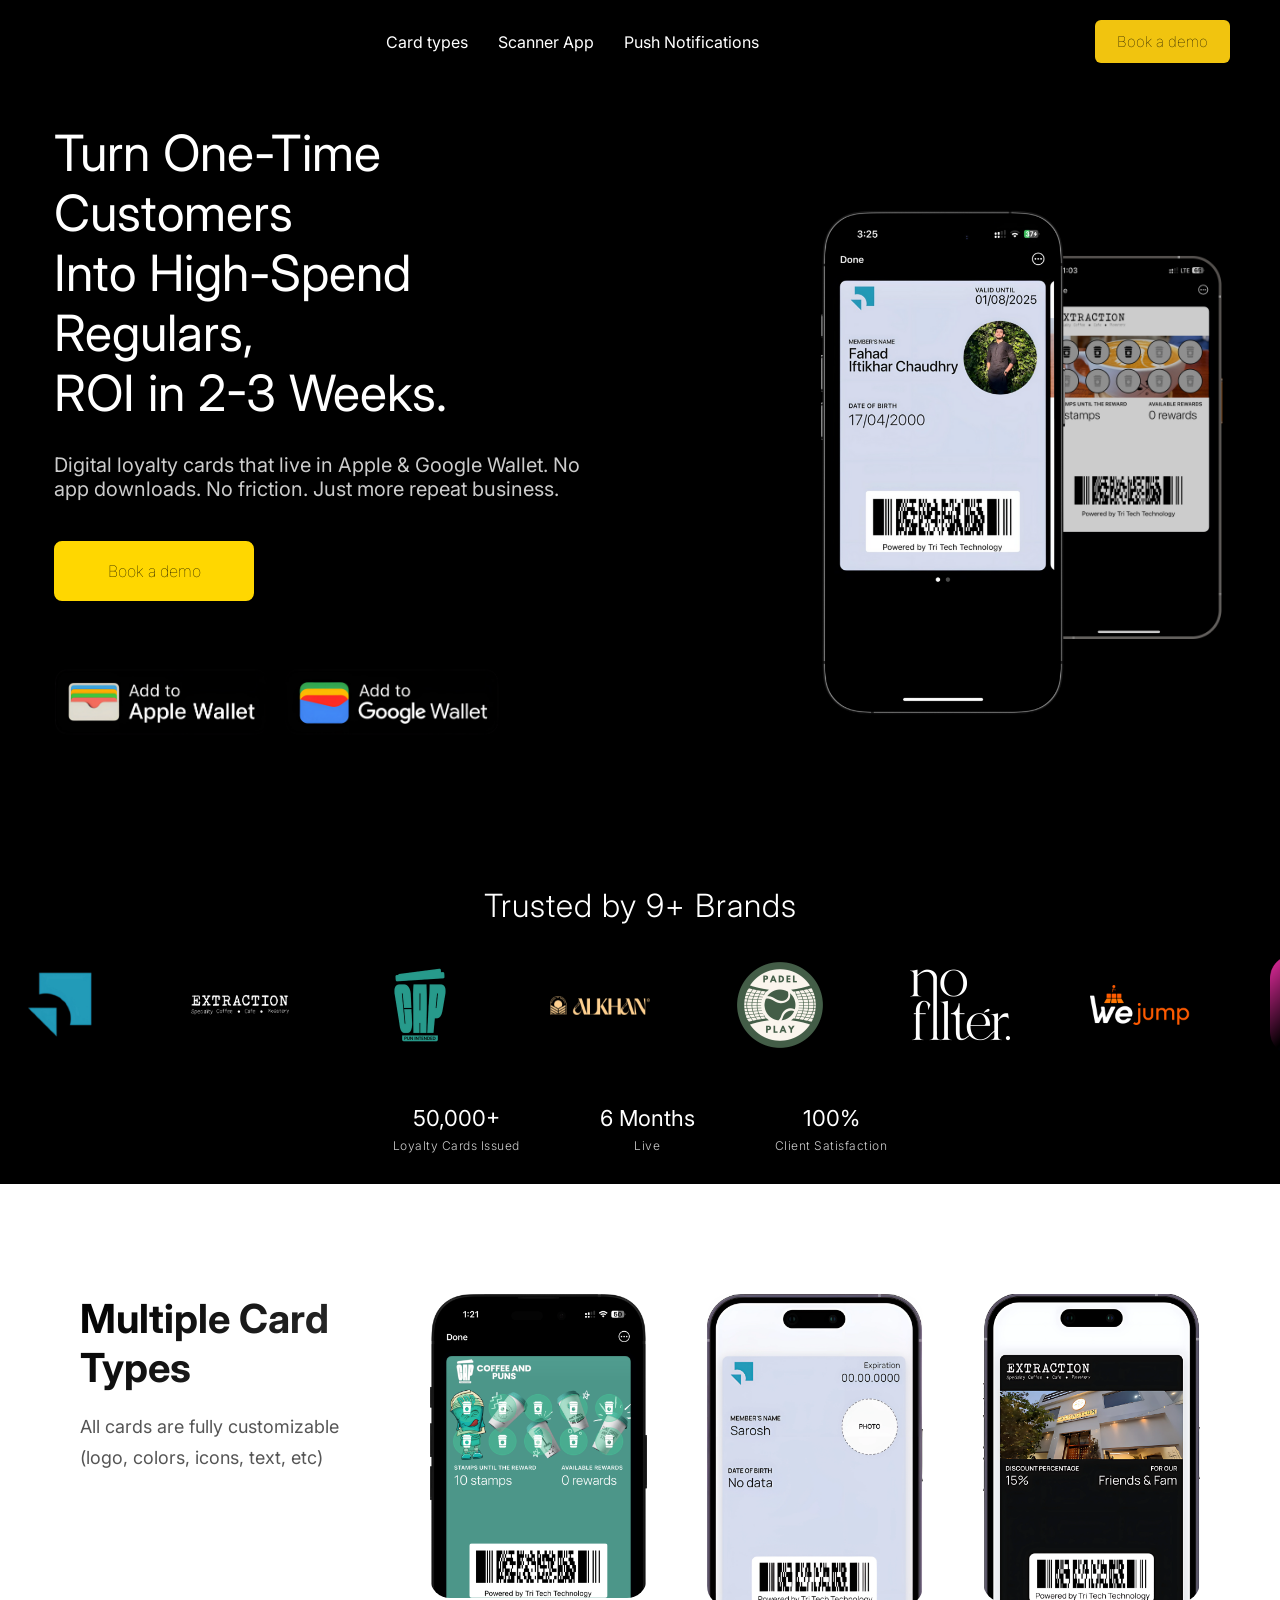
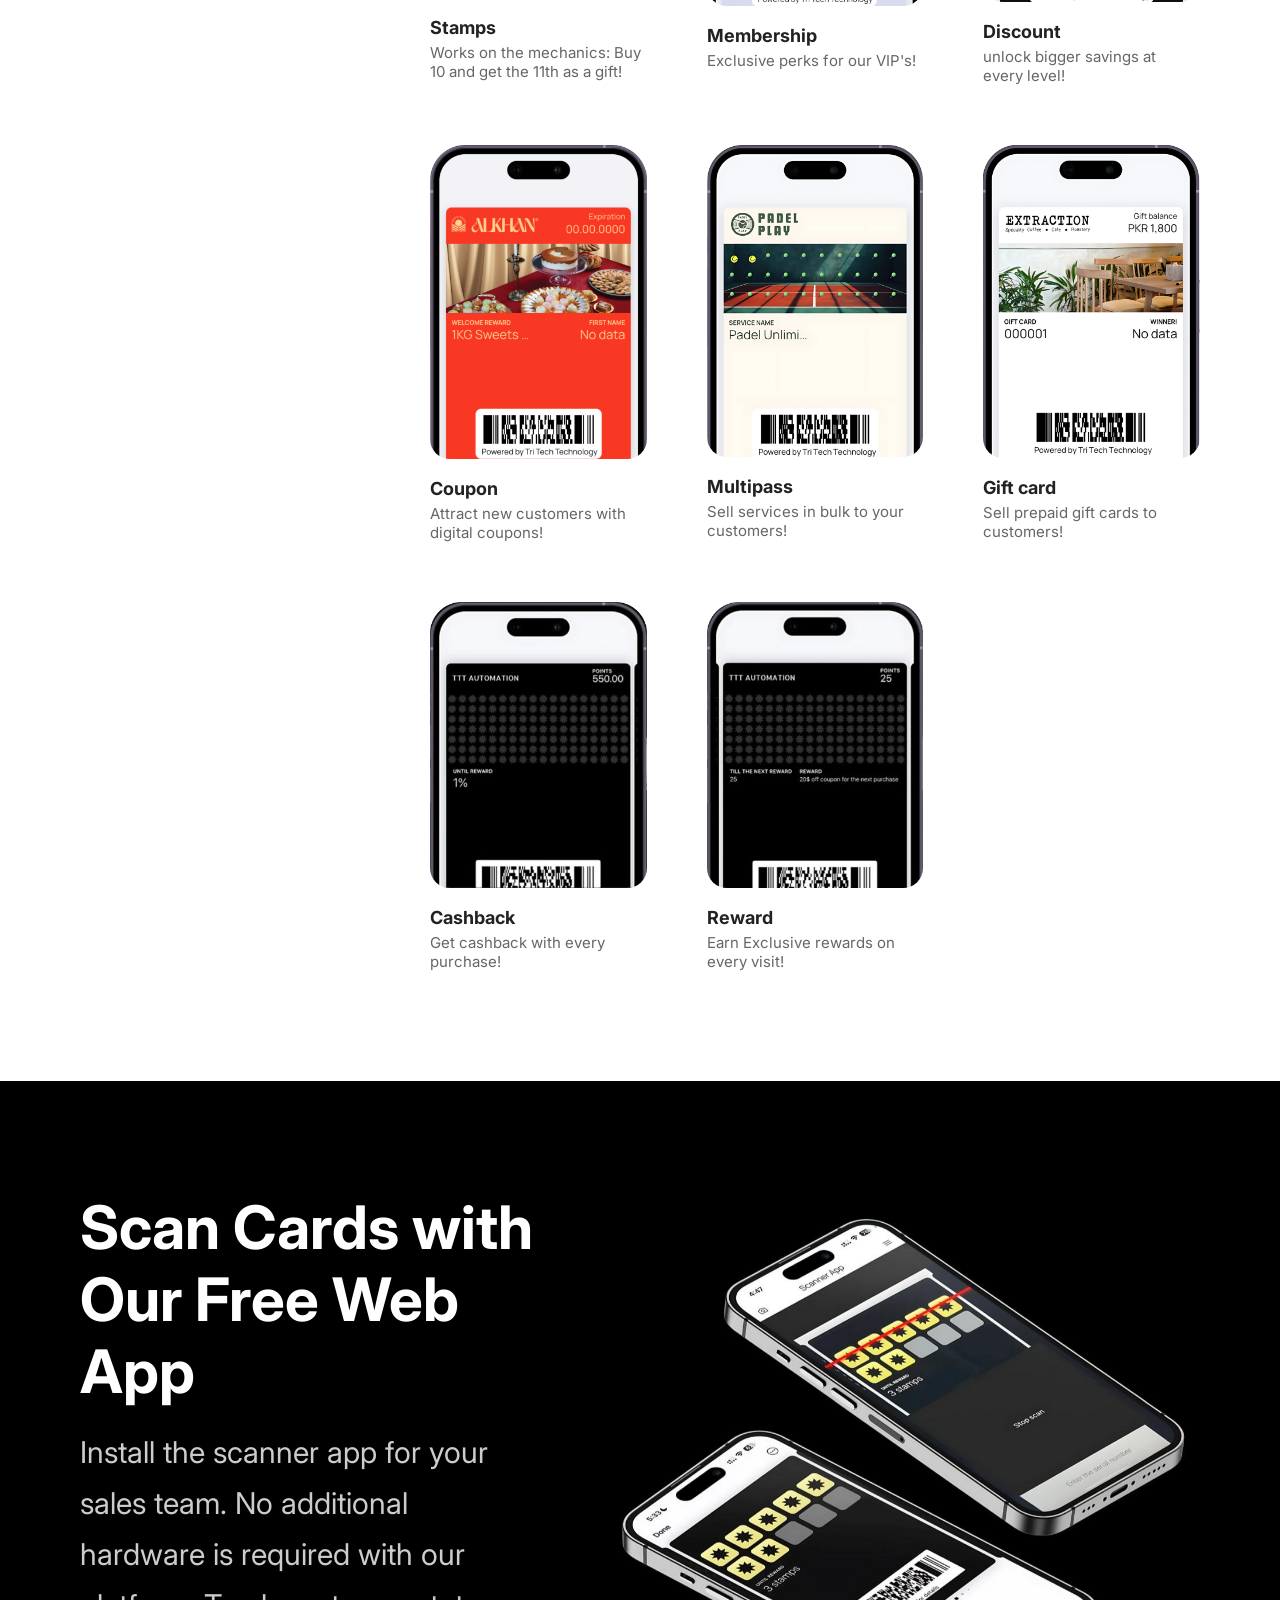
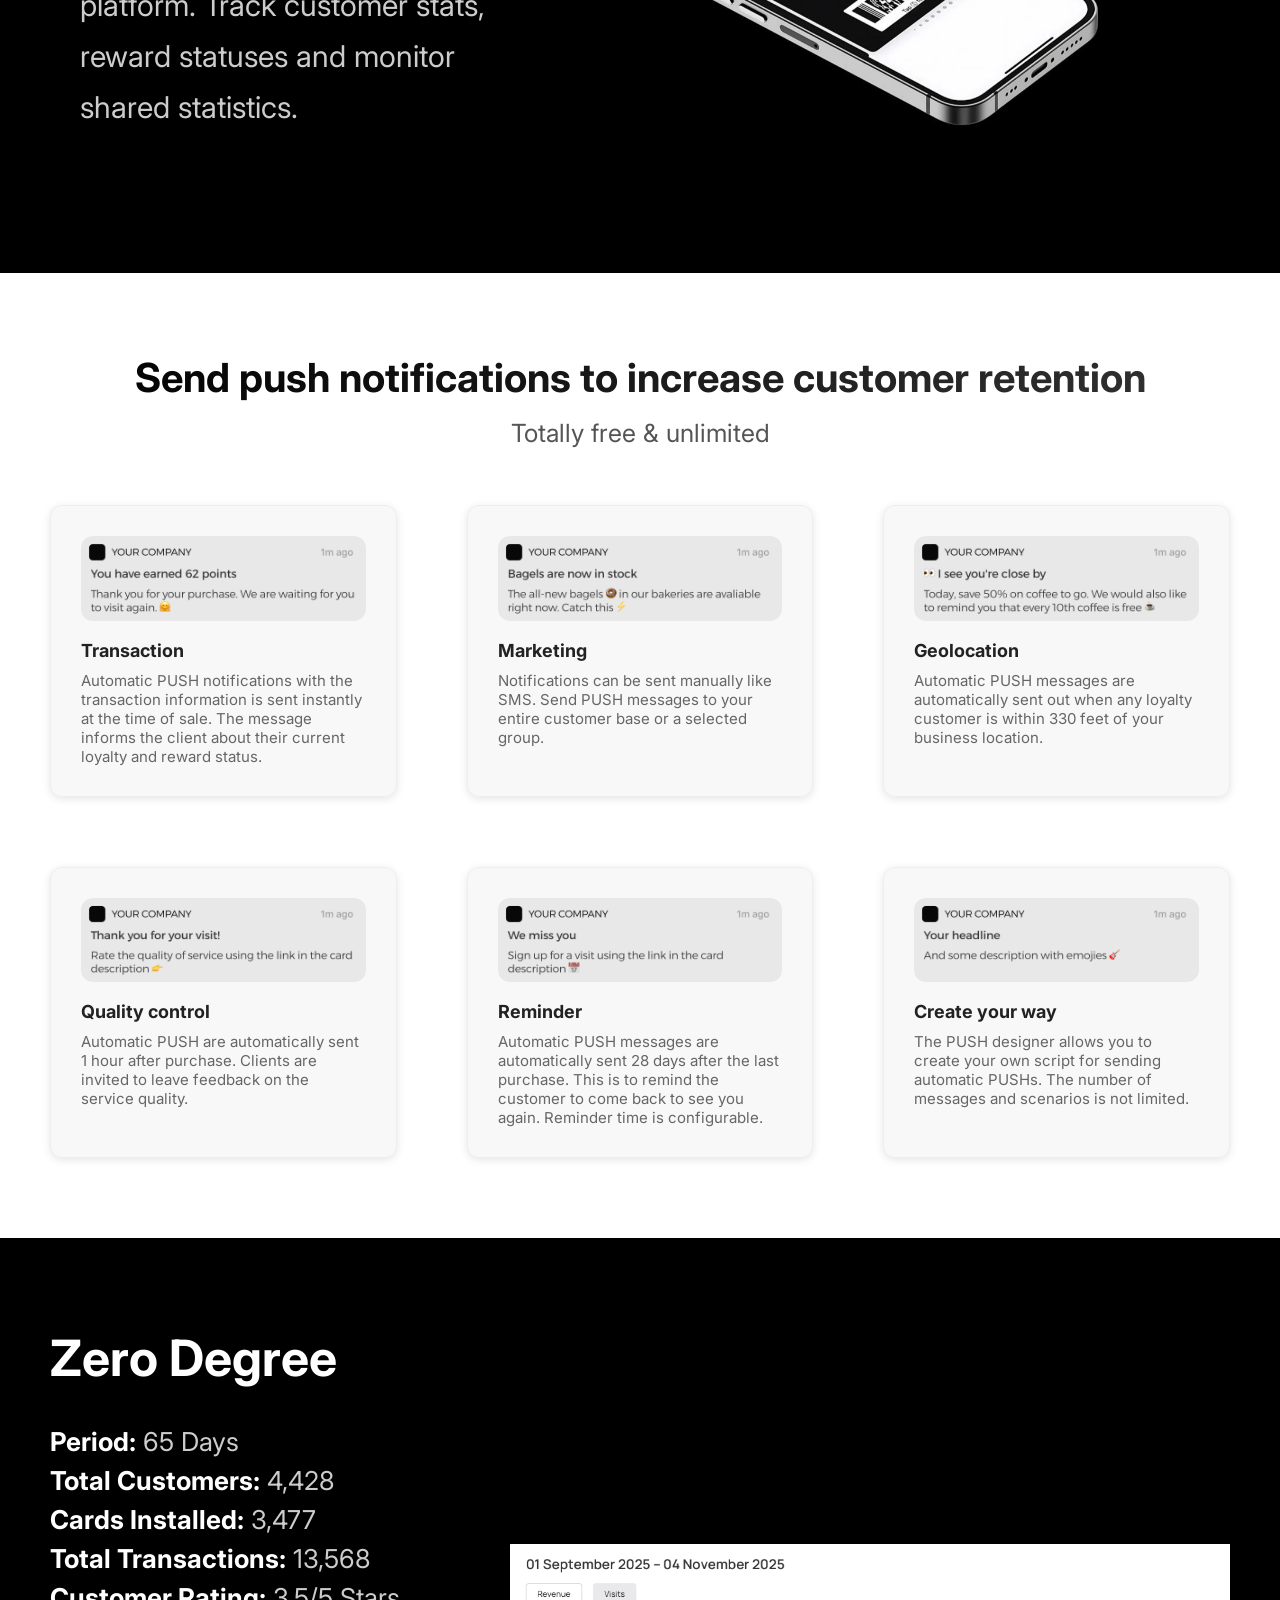
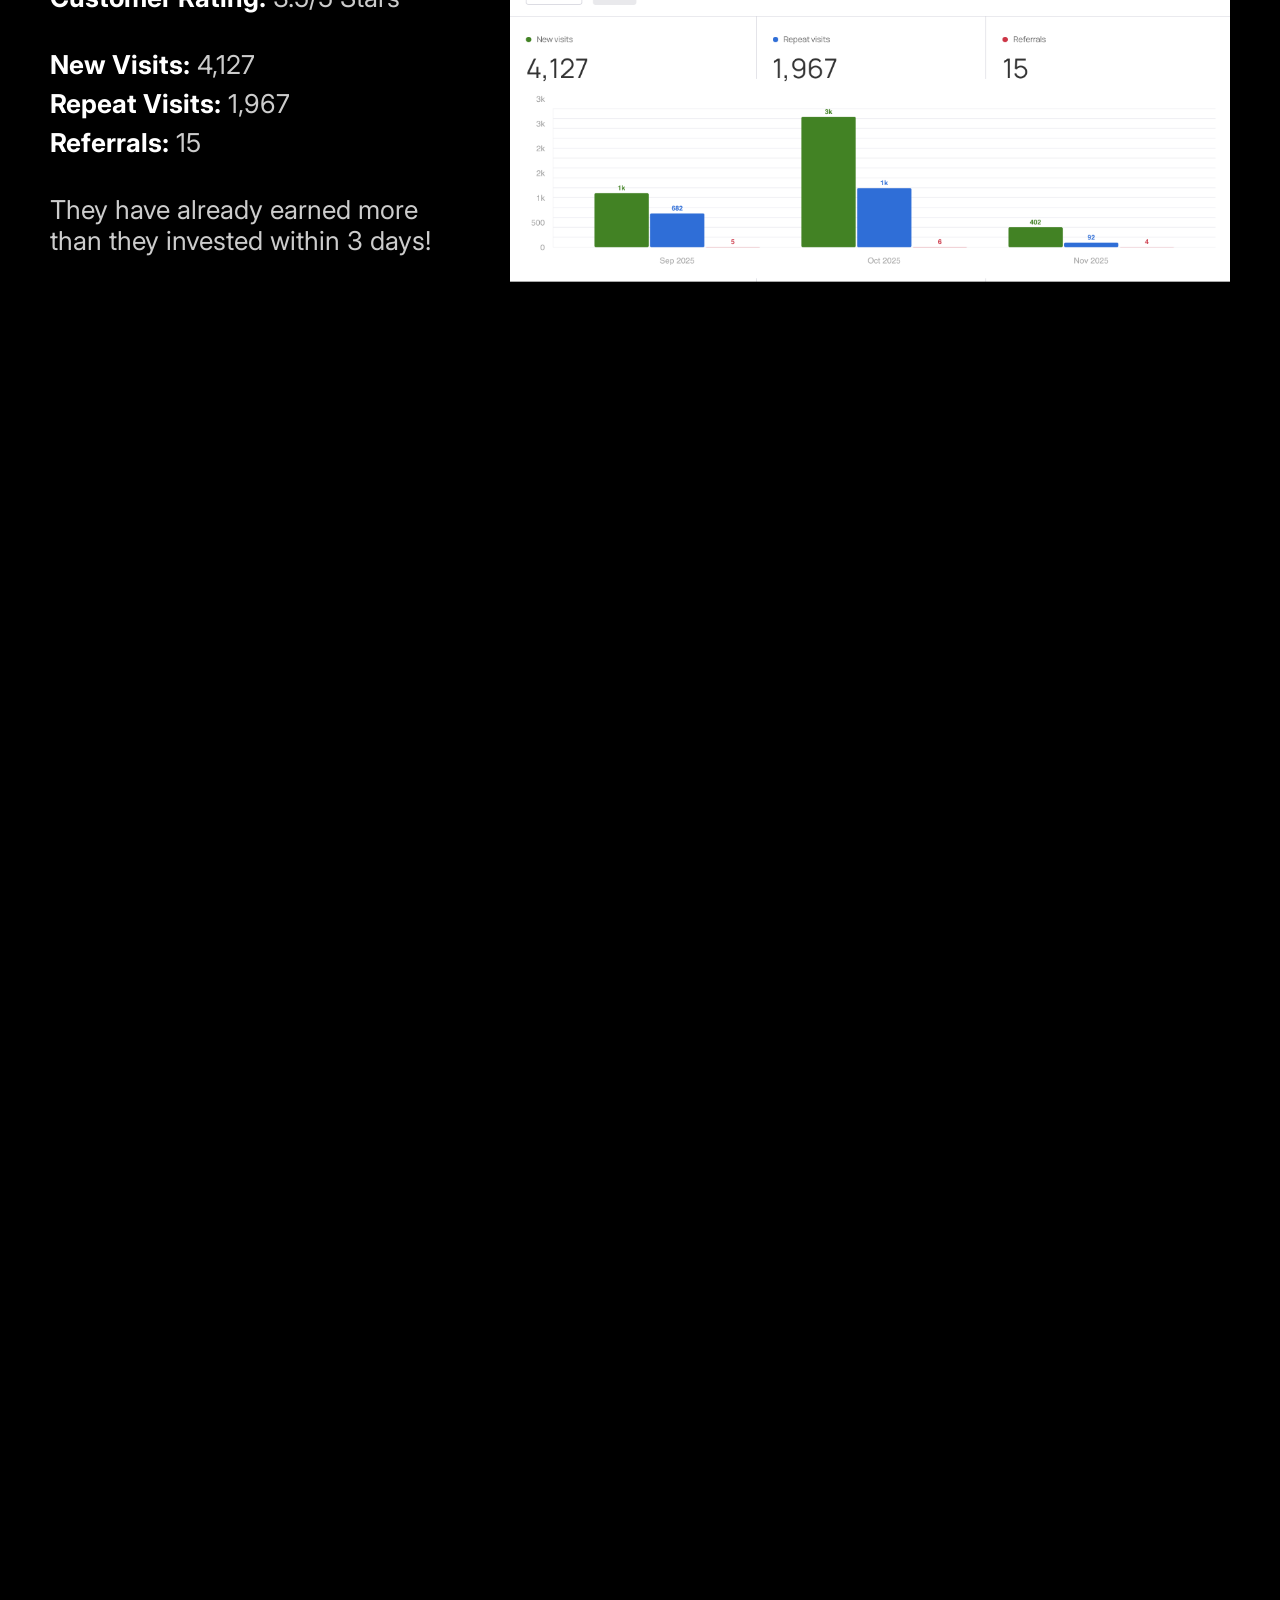
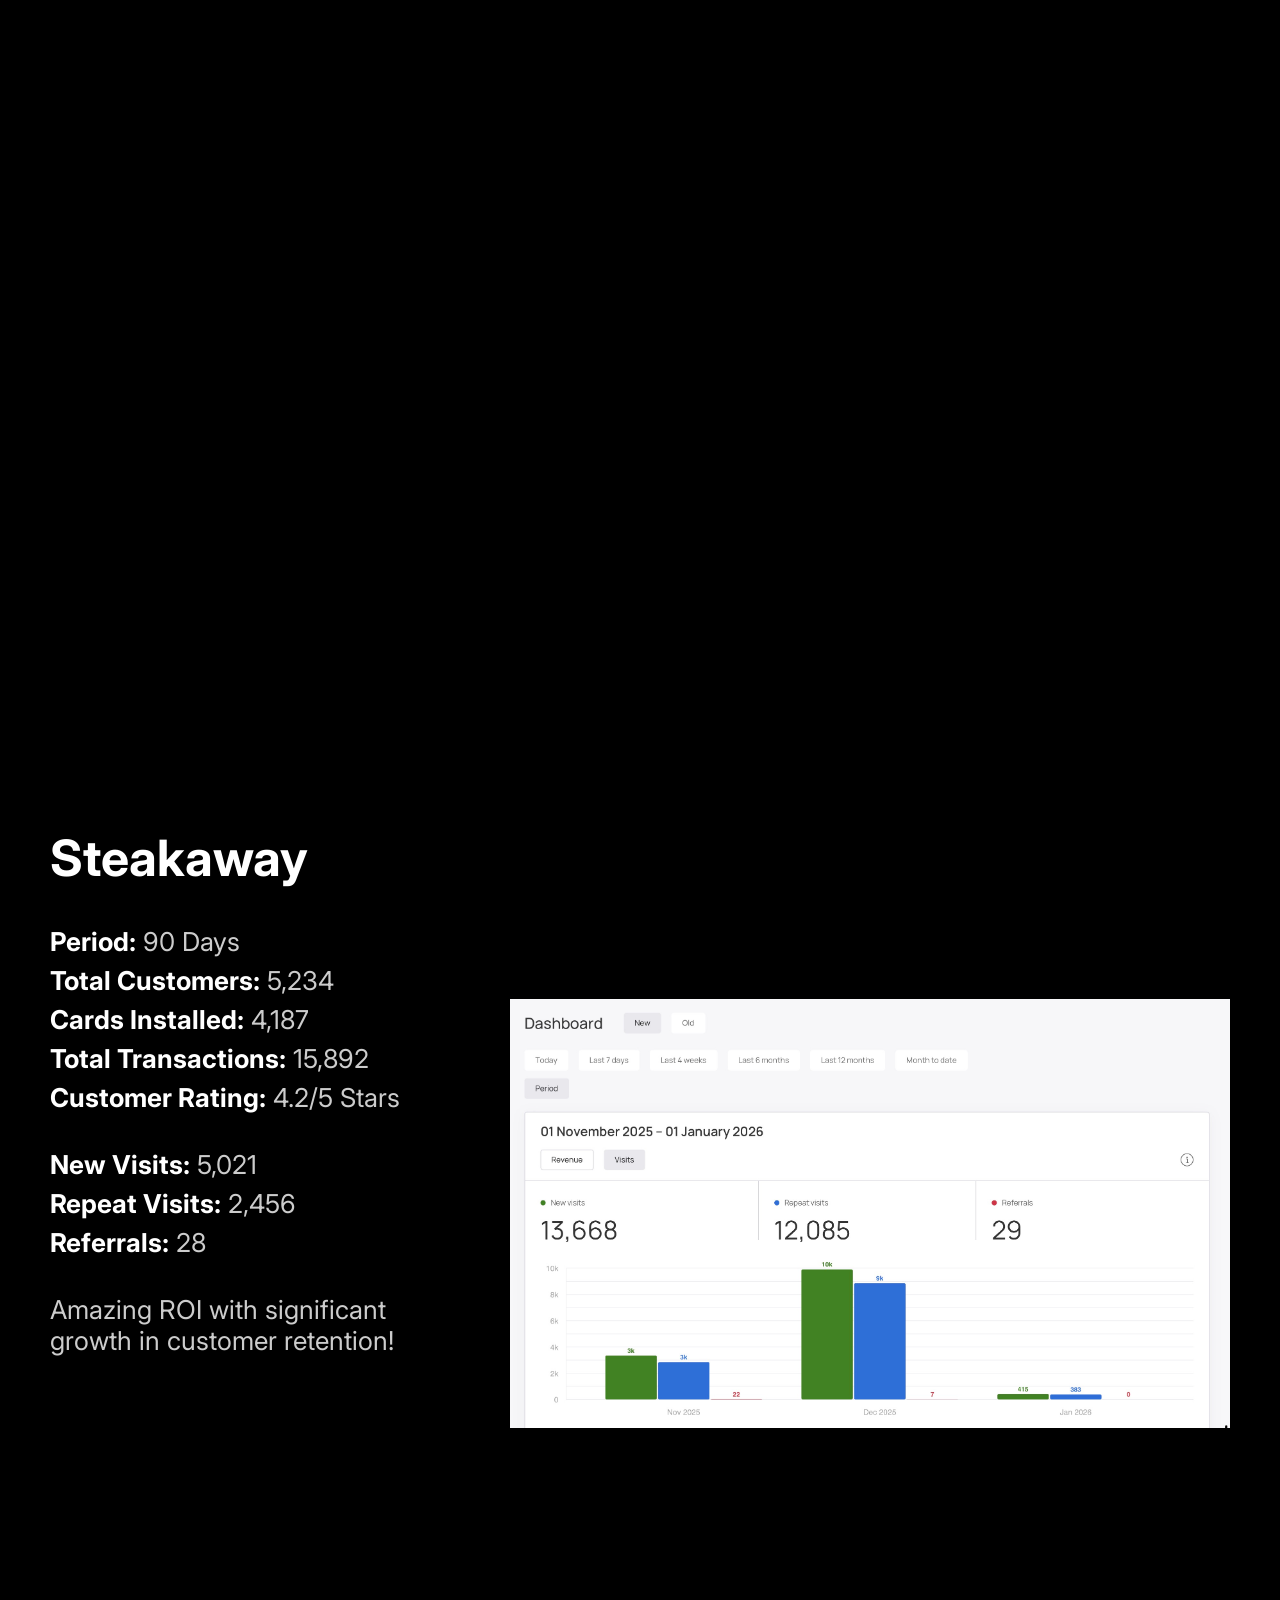
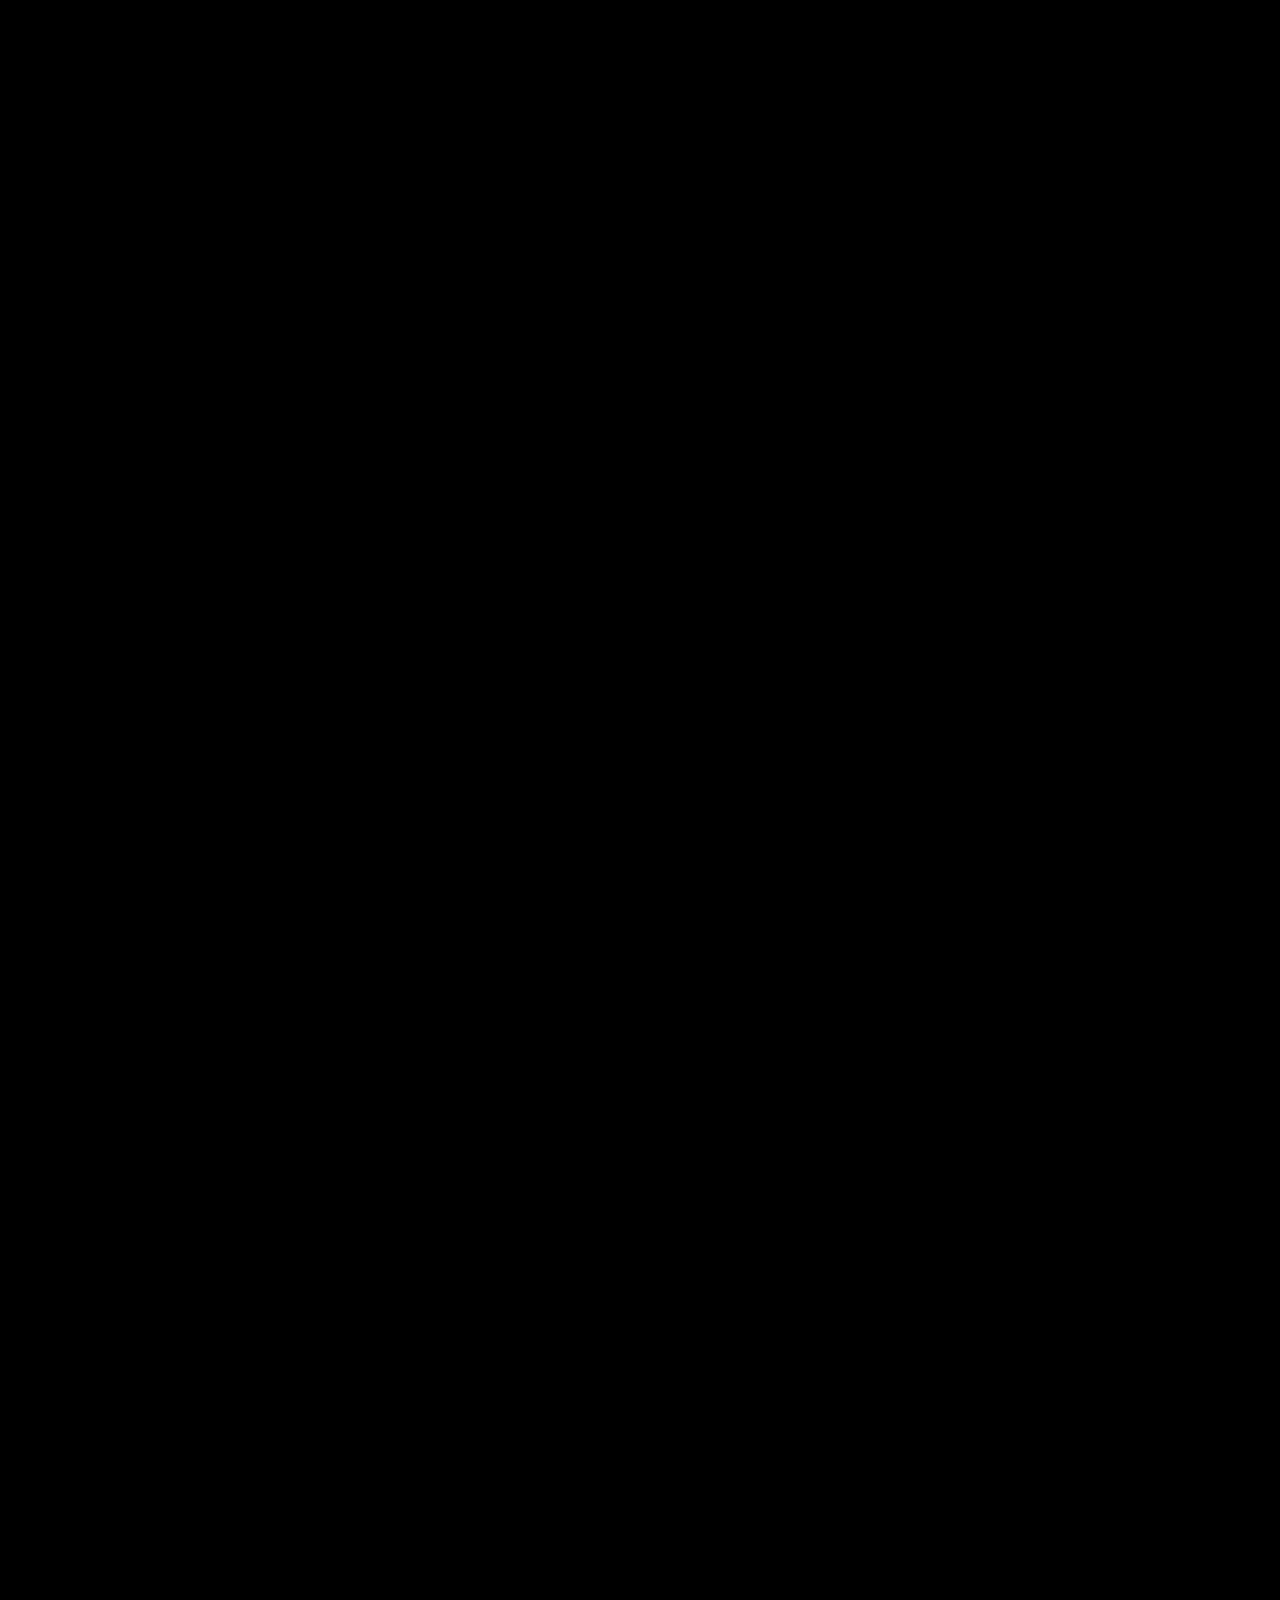
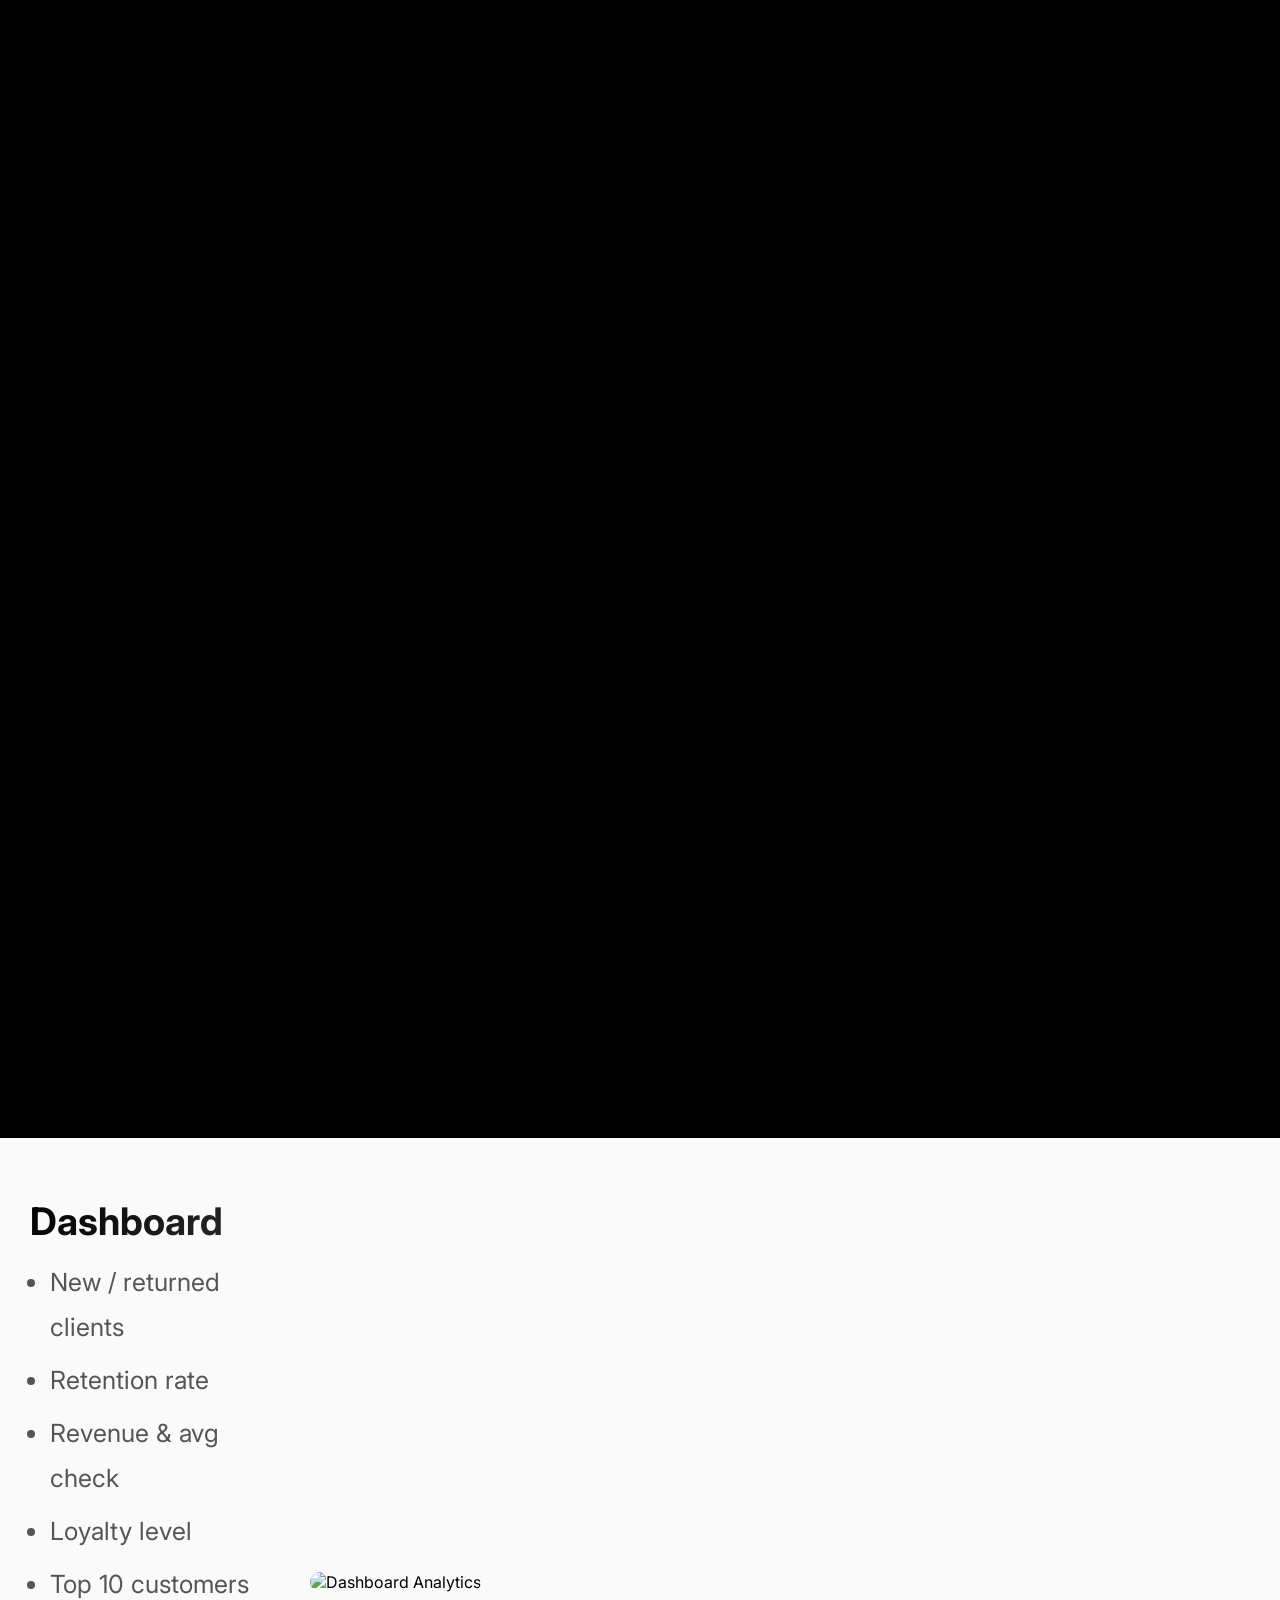
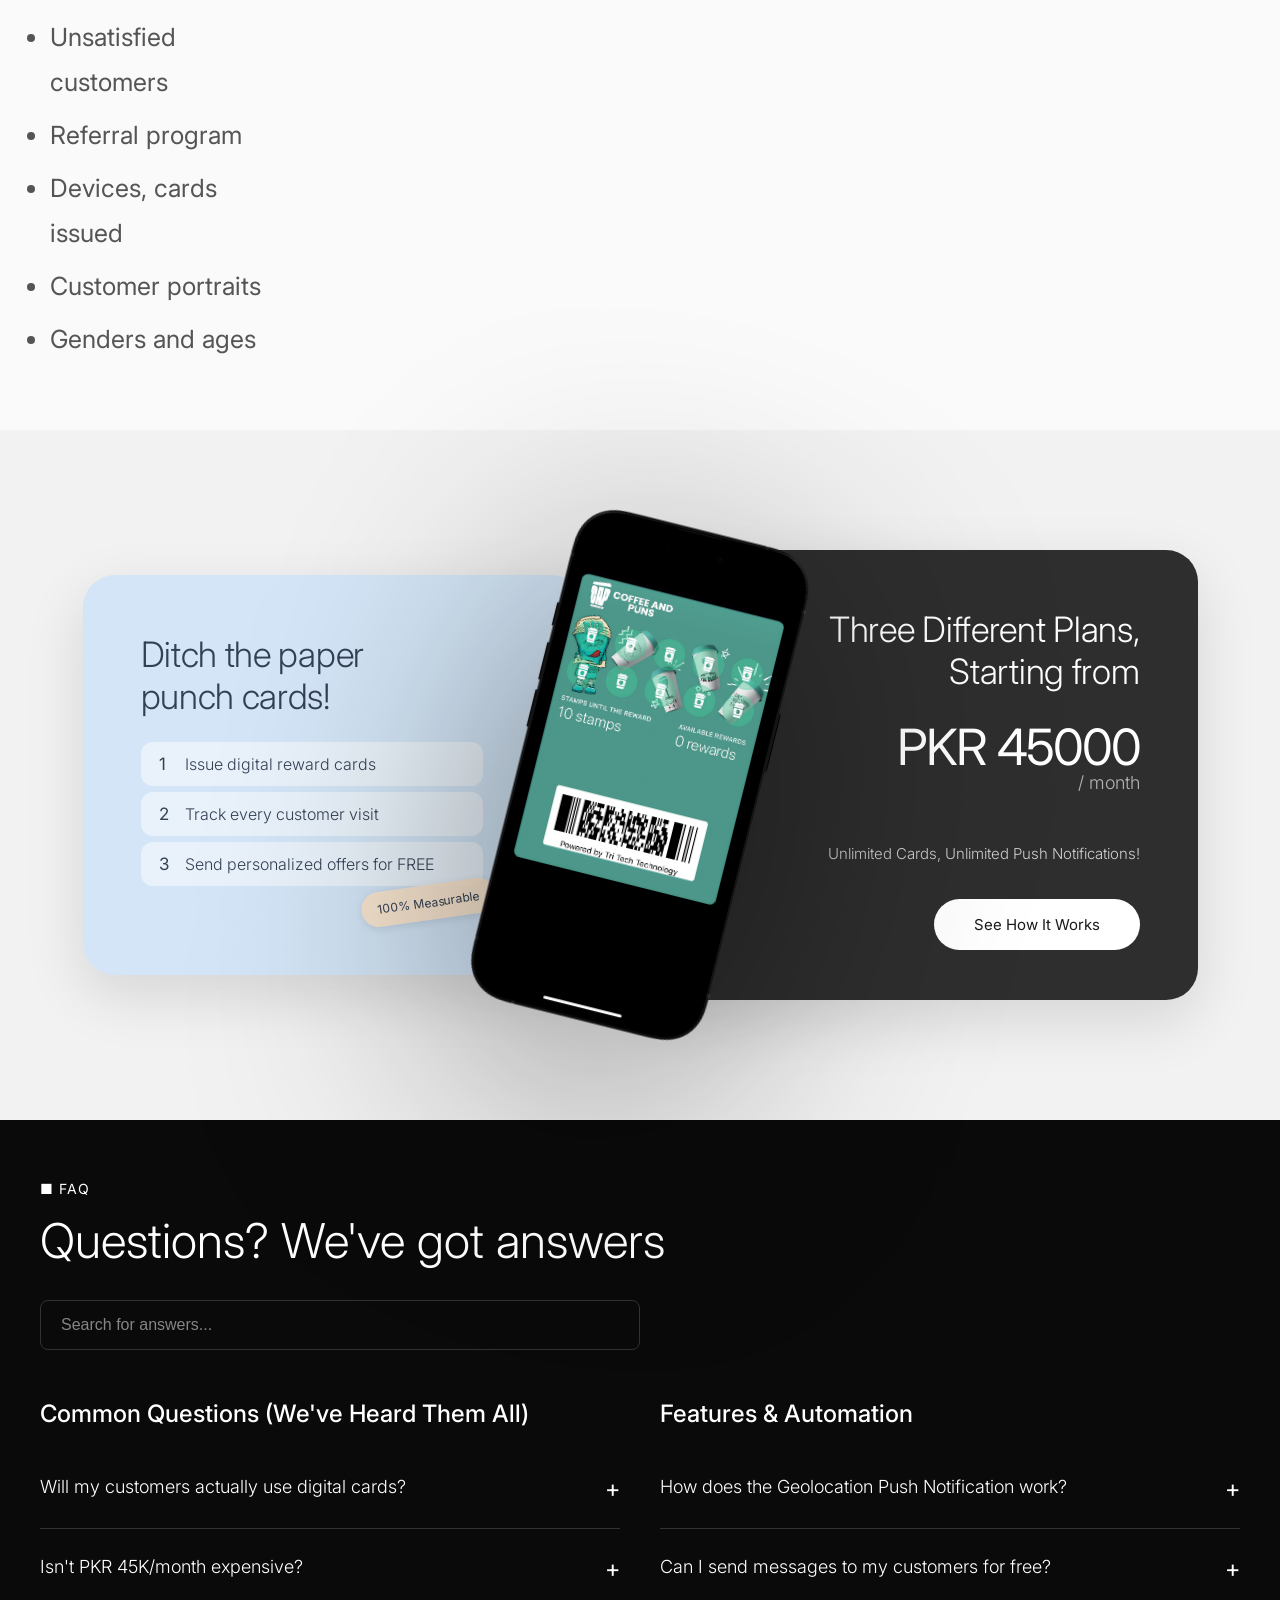
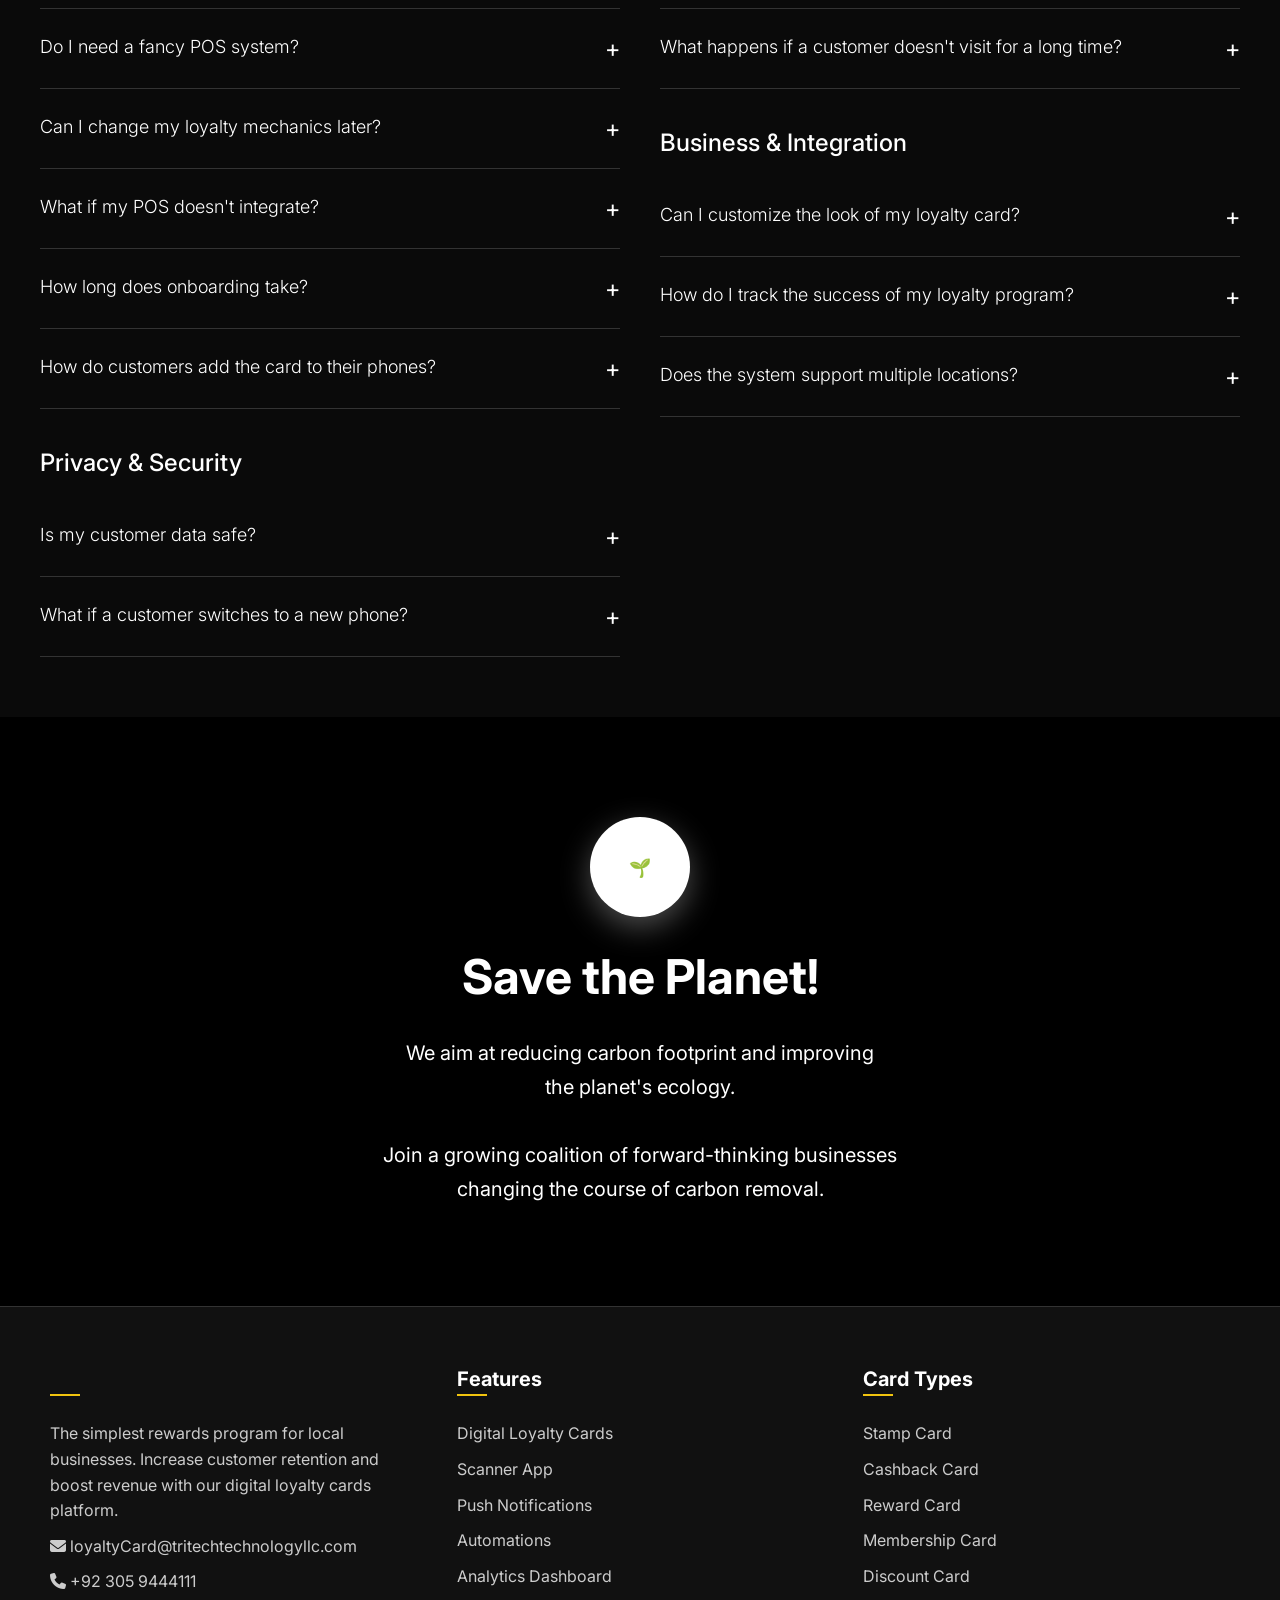
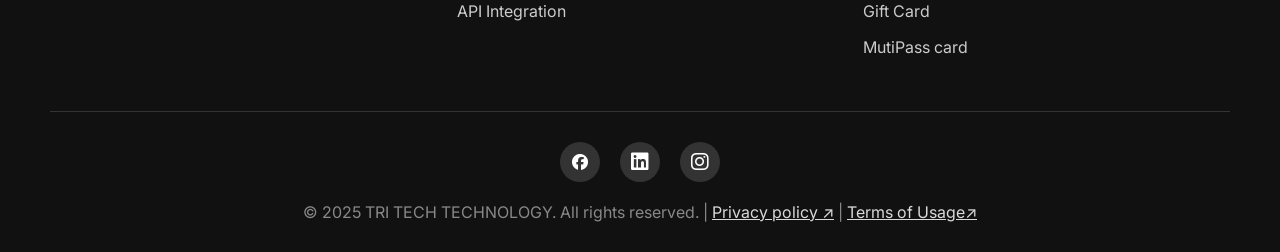
==== Index.html @ 8b678156 "ok" ====
<!DOCTYPE html>
<html lang="en">

<head>
    <meta charset="UTF-8" />
    <meta name="viewport" content="width=device-width, initial-scale=1.0" />
<meta property="og:type" content="website">
<meta property="og:url" content="https://loyalty.tritechtechnologyllc.com/">
<meta property="og:title" content="TTT LOYALTY - Digital Rewards Program">
<meta property="og:description" content="The simplest rewards program for local businesses. 2X return rates and 30% more revenue with our digital reward cards.">
<meta property="og:image" content="https://loyalty.tritechtechnologyllc.com/logo/loyalty.jpg">
<meta property="og:image:secure_url" content="https://loyalty.tritechtechnologyllc.com/logo/loyalty.jpg">
<meta property="og:image:width" content="1200">
<meta property="og:image:height" content="630">
<meta property="og:image:type" content="image/jpeg">
<meta property="og:image:alt" content="TTT Loyalty - Digital Rewards Program">
    <link rel="stylesheet" href="https://cdnjs.cloudflare.com/ajax/libs/font-awesome/6.5.0/css/all.min.css">
    <link rel="preconnect" href="https://fonts.googleapis.com">
    <link rel="preconnect" href="https://fonts.gstatic.com" crossorigin>
    <link href="https://fonts.googleapis.com/css2?family=Inter:wght@300;400;500;600;700&display=swap" rel="stylesheet">
    <title>TTT LOYALTY</title>
    <link rel="icon" type="image/png" href="logo\tritech-logo.png" />
    <style>
        * {
            margin: 0;
            padding: 0;
            box-sizing: border-box;
        }

        body {
            font-family: 'Inter', sans-serif;
            background-color: #000;
            color: #fff;
            overflow-x: hidden;
        }

        /* ANIMATIONS */
        @keyframes fadeInUp {
            from {
                opacity: 0;
                transform: translateY(30px);
            }

            to {
                opacity: 1;
                transform: translateY(0);
            }
        }

        @keyframes fadeInLeft {
            from {
                opacity: 0;
                transform: translateX(-30px);
            }

            to {
                opacity: 1;
                transform: translateX(0);
            }
        }

        @keyframes fadeInRight {
            from {
                opacity: 0;
                transform: translateX(30px);
            }

            to {
                opacity: 1;
                transform: translateX(0);
            }
        }

        @keyframes float {

            0%,
            100% {
                transform: translateY(0px);
            }

            50% {
                transform: translateY(-10px);
            }
        }

        @keyframes pulse {

            0%,
            100% {
                transform: scale(1);
            }

            50% {
                transform: scale(1.05);
            }
        }

        @keyframes slideInHeader {
            from {
                transform: translateY(-100%);
                opacity: 0;
            }

            to {
                transform: translateY(0);
                opacity: 1;
            }
        }

        .animate-on-scroll {
            opacity: 1;
            transform: none;
        }

        /* HEADER */
        .header {
            position: sticky;
            top: 0;
            background: #000000;
            backdrop-filter: blur(10px);
            padding: 20px 50px;
            display: flex;
            justify-content: space-between;
            align-items: center;
            z-index: 1000;
            animation: slideInHeader 1s ease-out;
            transition: all 0.3s ease;
        }

        .header:hover {
            background: #000000;
        }

        .header .logo {
            font-size: 22px;
            font-weight: bold;
            letter-spacing: 2px;
            animation: fadeInLeft 1s ease-out 0.2s both;
        }

        .nav-links {
            display: flex;
            gap: 30px;
            animation: fadeInUp 1s ease-out 0.4s both;
        }

        .nav-links a {
            color: #fff;
            text-decoration: none;
            font-size: 16px;
            transition: all 0.3s ease;
            position: relative;
        }

        .nav-links a::after {
            content: '';
            position: absolute;
            width: 0;
            height: 2px;
            bottom: -5px;
            left: 0;
            background-color: #f1c40f;
            transition: width 0.3s ease;
        }

        .nav-links a:hover::after {
            width: 100%;
        }

        .nav-links a:hover {
            color: #f1c40f;
            transform: translateY(-2px);
        }

        .signup-btn {
            background-color: #f1c40f;
            color: #000;
            padding: 12px 22px;     
            border-radius: 6px;
            font-weight: lighter;
            font-size: 15px;
            text-decoration: none;
            transition: all 0.3s ease;
            animation: fadeInRight 1s ease-out 0.6s both;
        }

        .signup-btn:hover {
            background-color: #e1b00f;
            transform: translateY(-2px);
            box-shadow: 0 5px 15px rgba(241, 196, 15, 0.4);
        }




        /* GET CONNECTED SECTION */
        .get-connected-section {
            background: #f2f2f2;
            padding: 120px 40px;
            display: flex;
            justify-content: center;
            align-items: center;
            overflow: visible;
        }

        .get-connected-container {
            display: flex;
            align-items: center;
            justify-content: center;
            gap: 65px;
            max-width: 1500px;
            width: 100%;
            flex-wrap: nowrap;
            position: relative;
        }

        .steps-box,
        .pricing-box {
            background: #000;
            border-radius: 32px;
            padding: 58px 58px 68px 58px;
            flex: 1;
            box-shadow: 0 20px 60px rgba(0, 0, 0, 0.12);
            transition: all 0.3s ease;
            position: relative;
            display: flex;
            flex-direction: column;
            justify-content: flex-start;
            z-index: 1;
        }

        .steps-box {
            background: #d3e5f6;
            color: #000;
            max-width: 500px;
            min-width: 370px;
            height: 400px;
            padding-right: 100px;
        }

        .pricing-box {
            max-width: 550px;
            min-width: 450px;
            height: 450px;
            padding-left: 100px;
            padding-right: 58px;
        }

        .steps-box h2 {
            font-size: 35px;
            font-weight: 300;
            margin-bottom: 25px;
            line-height: 1.2;
            color: #334155;
            letter-spacing: -0.3px;
            font-family: 'Inter', sans-serif;
        }

        .step-item {
            display: flex;
            align-items: center;
            gap: 6px;
            padding: 12px 18px;
            margin-bottom: 6px;
            background: rgba(255, 255, 255, 0.5);
            border-radius: 12px;
            transition: all 0.3s ease;
        }

        .step-item:hover {
            background: rgba(255, 255, 255, 0.8);
            transform: translateX(5px);
        }

        .step-number {
            font-size: 17px;
            font-weight: 400;
            color: #334155;
            min-width: 20px;
        }

        .step-text {
            font-size: 16px;
            font-weight: 300;
            color: #334155;
        }

        .success-badge {
            padding: 10px 16px;
            background: rgba(255, 230, 200, 0.85);
            border-radius: 20px;
            display: inline-block;
            font-size: 12px;
            color: #334155;
            font-weight: 400;
            position: absolute;
            bottom: 55px;
            right: 87px;
            transform: rotate(-8deg);
            box-shadow: 0 2px 8px rgba(0, 0, 0, 0.1);
        }

        .phone-display {
            flex: 0 0 auto;
            display: flex;
            align-items: center;
            justify-content: center;
            position: absolute;
            z-index: 25;
            left: 50%;
            transform: translateX(-50%);
            margin: 0;
            pointer-events: none;
        }

        .phone-display img {
            width: 100%;
            max-width: 400px;
            height: auto;
            filter: drop-shadow(0 60px 120px rgba(0, 0, 0, 0.45));
            transition: all 0.3s ease;
            transform: rotate(14deg) scale(1.1);
            animation: floatTilt 6s ease-in-out infinite;
            pointer-events: auto;
        }

        .phone-display img:hover {
            transform: rotate(14deg) scale(1.12);
        }

        @keyframes floatTilt {
            0%, 100% {
                transform: rotate(14deg) scale(1.1);
            }
            50% {
                transform: rotate(14deg) scale(1.1) translateY(-20px);
            }
        }

        .pricing-box {
            background: #2e2e2e;
            color: #fff;
            align-items: flex-end;
            text-align: right;
        }

        .pricing-box h2 {
            font-size: 35px;
            font-weight: 300;
            margin-bottom: 30px;
            line-height: 1.2;
            color: #fff;
            letter-spacing: -0.3px;
            font-family: 'Inter', sans-serif;
        }

        .price-tag {
            margin-bottom: 50px;
        }

        .price {
            font-size: 50px;
            font-weight: 400;
            color: #fff;
            display: block;
            line-height: 1;
            letter-spacing: -2px;
        }

        .price-period {
            font-size: 18px;
            color: #b5b5b5;
            font-weight: 300;
            display: inline;
            margin-left: 8px;
        }

        .price-subtext {
            font-size: 15px;
            color: #d0d0d0;
            font-weight: 300;
            margin-bottom: 35px;
            line-height: 1.4;
        }

        .pricing-red-dot {
            position: absolute;
            top: 55px;
            right: 80px;
            width: 8px;
            height: 8px;
            background: #ff3333;
            border-radius: 50%;
        }

        .signup-form {
            display: flex;
            justify-content: flex-end;
        }

        .see-how-btn {
            padding: 16px 40px;
            background: #fff;
            color: #1a1a1a;
            border: none;
            border-radius: 50px;
            font-size: 15px;
            font-weight: 400;
            cursor: pointer;
            transition: all 0.3s ease;
            font-family: 'Inter', sans-serif;
            white-space: nowrap;
        }

        .see-how-btn:hover {
            background: #f0f0f0;
            transform: scale(1.02);
        }

        /* Responsive for Get Connected Section */
        @media (max-width: 1200px) {
            .get-connected-container {
                flex-direction: column;
                gap: 10px;
                position: relative;
                padding-top: 0;
            }

            .steps-box {
                max-width: 100%;
                width: 100%;
                min-width: 100%;
                height: auto;
                padding: 40px 30px 150px 30px;
                margin-bottom: 0;
                z-index: 1;
                order: 1;
            }

            .pricing-box {
                max-width: 100%;
                width: 100%;
                min-width: 100%;
                height: auto;
                padding: 150px 30px 40px 30px;
                margin-top: 0;
                z-index: 1;
                align-items: flex-start;
                text-align: left;
                order: 3;
            }

            .phone-display {
                position: absolute;
                left: 60%;
                top: 50%;
                transform: translate(-50%, -50%);
                z-index: 10;
                margin: 0;
                order: 2;
            }

            .phone-display img {
                max-width: 450px;
            }

            .success-badge {
                bottom: 140px;
                right: 30px;
            }

            .pricing-red-dot {
                top: 160px;
                right: 30px;
            }

            .signup-form {
                justify-content: flex-start;
            }
        }

        @media (max-width: 768px) {
            .get-connected-section {
                padding: 40px 20px;
                overflow-x: hidden;
            }

            .get-connected-container {
                gap: 10px;
            }

            .steps-box {
                height: auto;
                min-height: auto;
                min-width: 0;
                width: 100%;
                padding: 40px 25px 150px 25px;
                margin-bottom: 0;
            }

            .pricing-box {
                height: auto;
                min-height: auto;
                min-width: 0;
                width: 100%;
                padding: 150px 25px 40px 25px;
                margin-top: 0;
            }

            .phone-display {
                position: absolute;
                top: 50%;
                left: 60%;
                transform: translate(-50%, -50%);
                margin: 0;
                width: 220px;
            }

            .phone-display img {
                margin: 0 auto;
                display: block;
                width: 100%;
                max-width: 220px;
            }

            .steps-box h2,
            .pricing-box h2 {
                font-size: 28px;
            }

            .price {
                font-size: 50px;
            }

            .step-text {
                font-size: 15px;
            }

            .success-badge {
                bottom: 140px;
                right: 20px;
                font-size: 11px;
                padding: 8px 14px;
            }

            .pricing-red-dot {
                top: 160px;
                right: 20px;
            }

            .signup-form {
                flex-direction: column;
                padding: 0;
                gap: 10px;
            }

            .see-how-btn {
                width: 100%;
                padding: 14px;
                text-align: center;
            }

            /* Fix: reset large min-widths that cause right-side overflow on mobile */
            .left-hero,
            .case-text,
            .case-right,
            .steakaway-slide .case-right,
            .zerodegree-slide .case-right,
            .card-types-left,
            .scanner-left,
            .scanner-right,
            .dashboard-left,
            .dashboard-right {
                min-width: 0;
                width: 100%;
            }
        }

        /*QA Section */
        .faq-container {
            width: 100%;
            max-width: 100%;
            margin: 0;
            font-family: 'Inter', sans-serif;
            background-color: #0a0a0a;
            color: #fff;
            padding: 60px 40px;
            text-align: left;
        }

        .faq-header {
            margin-bottom: 40px;
        }

        .faq-label {
            font-size: 14px;
            color: #fff;
            margin-bottom: 15px;
            text-transform: uppercase;
            letter-spacing: 1px;
        }

        .faq-title {
            font-size: 48px;
            font-weight: 300;
            line-height: 1.2;
            margin-bottom: 30px;
        }

        .search-container {
            max-width: 600px;
            margin-bottom: 50px;
        }

        .search-box {
            position: relative;
            width: 100%;
        }

        .search-box input {
            width: 100%;
            padding: 15px 50px 15px 20px;
            font-size: 16px;
            background-color: transparent;
            border: 1px solid #333;
            border-radius: 8px;
            color: #fff;
            outline: none;
            transition: border-color 0.3s ease;
        }

        .search-box input::placeholder {
            color: #fff;
            opacity: 0.5;
        }

        .search-box input:focus {
            border-color: #fff;
        }

        .search-icon {
            position: absolute;
            right: 20px;
            top: 50%;
            transform: translateY(-50%);
            color: #fff;
            font-size: 18px;
        }

        .faq-main-grid {
            display: grid;
            grid-template-columns: repeat(2, 1fr);
            gap: 40px;
            align-items: start;
        }

        .faq-column {
            display: flex;
            flex-direction: column;
            gap: 40px;
        }

        .faq-section {
            margin: 0;
            padding: 0;
            display: flex;
            flex-direction: column;
        }

        .section-title {
            font-size: 24px;
            font-weight: 500;
            margin-bottom: 20px;
            margin-top: 0;
            color: #fff;
            line-height: 1.2;
        }

        .faq-list {
            display: flex;
            flex-direction: column;
        }

        .faq-item {
            background-color: transparent;
            border-bottom: 1px solid #333;
            padding: 25px 0;
            margin: 0;
            cursor: pointer;
            transition: all 0.3s cubic-bezier(0.4, 0, 0.2, 1);
        }

        .faq-item:hover {
            border-bottom-color: #fff;
        }

        .faq-question {
            display: flex;
            justify-content: space-between;
            align-items: flex-start;
            gap: 20px;
        }

        .faq-question h3 {
            font-size: 18px;
            font-weight: 300;
            line-height: 1.4;
            flex: 1;
            text-align: left;
        }

        .faq-toggle {
            font-size: 24px;
            color: #fff;
            transition: transform 0.4s cubic-bezier(0.4, 0, 0.2, 1);
            flex-shrink: 0;
        }

        .faq-item.active .faq-toggle {
            transform: rotate(45deg);
        }

        .faq-answer {
            display: grid;
            grid-template-rows: 0fr;
            overflow: hidden;
            transition: grid-template-rows 0.4s cubic-bezier(0.4, 0, 0.2, 1);
        }

        .faq-answer-inner {
            overflow: hidden;
        }

        .faq-item.active .faq-answer {
            grid-template-rows: 1fr;
        }

        .faq-answer p {
            font-size: 16px;
            line-height: 1.6;
            color: #fff;
            opacity: 0;
            transform: translateY(-10px);
            transition: opacity 0.3s cubic-bezier(0.4, 0, 0.2, 1) 0.1s,
                        transform 0.3s cubic-bezier(0.4, 0, 0.2, 1) 0.1s;
            text-align: left;
            padding-top: 15px;
        }

        .faq-item.active .faq-answer p {
            opacity: 0.7;
            transform: translateY(0);
        }

        .faq-cta {
            margin-top: 60px;
            text-align: center;
            padding: 40px;
            background-color: transparent;
            border-radius: 8px;
        }

        .faq-cta p {
            font-size: 18px;
            margin-bottom: 20px;
            color: #fff;
            opacity: 0.7;
        }

        .cta-buttons {
            display: flex;
            gap: 15px;
            justify-content: center;
            flex-wrap: wrap;
        }

        .btn {
            padding: 12px 30px;
            font-size: 16px;
            border: none;
            border-radius: 6px;
            cursor: pointer;
            transition: all 0.3s ease;
            text-decoration: none;
            display: inline-block;
        }

        .btn-primary {
            background-color: #fff;
            color: #0a0a0a;
        }

        .btn-primary:hover {
            background-color: #e0e0e0;
        }

        .btn-secondary {
            background-color: transparent;
            color: #fff;
            border: 1px solid #fff;
        }

        .btn-secondary:hover {
            background-color: #222;
        }

        @media (max-width: 768px) {
            .faq-title {
                font-size: 32px;
            }

            .faq-container {
                padding: 40px 20px;
            }

            .faq-main-grid {
                grid-template-columns: 1fr;
                gap: 20px;
            }

            .faq-column {
                width: 100%;
                min-width: 0;
            }

            .faq-section {
                width: 100%;
            }

            .faq-question h3 {
                font-size: 16px;
            }

            .cta-buttons {
                flex-direction: column;
            }

            .btn {
                width: 100%;
            }
        }
        
        
        
        
        

        .phone1,
        .phone2 {
            margin: 0%;
            position: absolute;
            max-width: 100%;
            transition: all 0.3s ease;
        }

        .phone1 {
            position: relative;
            z-index: 2;
        }

        .phone2 {
            position: absolute;
            top: 40px;
            left: 40px;
            z-index: 1;
            opacity: 0.8;
            transform: scale(0.95);
        }

        








        /* HERO SECTION */
        .hero-container {
            display: flex;
            flex-wrap: wrap;
            justify-content: center;
            align-items: center;
            padding: 30px 50px;
            /* max-width: 1400px; */
            margin: auto;
            min-height: 80vh;
        }

        .left-hero {
            flex: 1;
            min-width: 400px;
            /* max-width: 650px; */
            padding: 10px;
            animation: fadeInLeft 1s ease-out 0.8s both;
        }

        .left-hero h1 {
            font-size: 50px;
            font-weight: 400;
            margin-bottom: 30px;
            line-height: 1.2;
            background: white;
            -webkit-background-clip: text;
            -webkit-text-fill-color: transparent;
            background-clip: text;
        }

        .left-hero p {
            font-size: 20px;
            margin-bottom: 40px;
            color: #ccc;
            animation: fadeInUp 1s ease-out 1.2s both;
        }

        .buttons {
            display: flex;
            align-items: left;
            justify-content: left;
            animation: fadeInUp 1s ease-out 1.4s both;
        }

        .buttons a {
            padding: 18px 36px;
            margin-right: 15px;
            border-radius: 8px;
            font-size: 16px;
            font-weight: lighter;
            text-decoration: none;
            display: inline-block;
            transition: all 0.3s ease;
            margin-bottom: 1px;
        }

        .signup {
            background-color: #ffd700;
            border: 2px solid #ffd700;
            color: #000;
        }

        .signup:hover {
            background-color: #e1b00f;
            transform: translateY(-3px);
            box-shadow: 0 8px 25px rgba(255, 215, 0, 0.4);
        }

        .demo {
            background-color: transparent;
            border: 2px solid #fff;
            color: #fff;
        }

        .demo:hover {
            background-color: #fff;
            color: #000;
            transform: translateY(-3px);
            box-shadow: 0 8px 25px rgba(255, 255, 255, 0.2);
        }

        .signup,
        .demo {
            width: 200px;
            text-align: center;
        }


        .payments {
            animation: fadeInUp 1s ease-out 1.6s both;

        }

        .payments img {
            height: 200px;
            margin-right: 15px;
            justify-content: left;
            transition: all 0.3s ease;
        }

        .right-hero {
            position: relative;
            flex: 2;
            min-width: 50px;
            /* max-width: 700px; */
            text-align: center;
            animation: fadeInRight 1s ease-out 1s both;
        }

        .right-hero img {
            width: 100%;
            max-width: 790px;
            border-radius: 20px;
            animation: float 6s ease-in-out infinite;
            transition: all 0.3s ease;
        }

        .right-hero img:hover {
            transform: scale(1.05);
        }

        /* CARD TYPES SECTION */
        .card-types-container {
            background-color: #fff;
            color: #000;
            padding: 80px 50px;
            /* max-width: 1400px; */
            margin: auto;
            display: flex;
            flex-wrap: wrap;
        }

        .card-types-left {
            flex: 1;
            min-width: 350px;
            max-width: 400px;
            padding: 30px;
        }

        .card-types-left h1 {
            font-size: 40px;
            margin-bottom: 20px;
            background: linear-gradient(135deg, #000, #333);
            -webkit-background-clip: text;
            -webkit-text-fill-color: transparent;
            background-clip: text;
        }

        .card-types-left p {
            font-size: 18px;
            line-height: 1.7;
            color: #555;
        }

        .cards-grid {
            flex: 3;
            display: grid;
            grid-template-columns: repeat(auto-fit, minmax(200px, 1fr));
            gap: 60px;
            padding: 30px;
        }

        .card img {
            width: 100%;
            max-width: 680px;
            border-radius: 20px;
            margin-bottom: 15px;
            transition: all 0.3s ease;
        }

        .card:hover img {
            transform: scale(1.05);
        }

        .card-title {
            font-size: 18px;
            font-weight: bold;
            margin-bottom: 5px;
            color: #222;
        }

        .card-desc {
            font-size: 15px;
            color: #666;
        }

        /* SCANNER APP SECTION */
        .scanner-container {
            background-color: #000;
            color: #fff;
            padding: 80px 50px;
            /* max-width: 1400px; */
            margin: auto;
            display: flex;
            flex-wrap: wrap;
            align-items: center;
        }

        .scanner-left {
            flex: 1;
            min-width: 350px;
            max-width: 600px;
            padding: 30px;
        }

        .scanner-right {
            flex: 1.3;
            min-width: 350px;
            max-width: 750px;
            padding: 30px;
        }

        .scanner-left h1 {
            font-size: 60px;
            margin-bottom: 20px;
            background: white;
            -webkit-background-clip: text;
            -webkit-text-fill-color: transparent;
            background-clip: text;
        }

        .scanner-left p {
            font-size: 30px;
            line-height: 1.7;
            color: #ccc;
            margin-bottom: 30px;
        }

        .scanner-button {
            padding: 18px 36px;
            background-color: #ffd700;
            color: #000;
            font-weight: bold;
            border-radius: 8px;
            font-size: 16px;
            text-decoration: none;
            transition: all 0.3s ease;
            display: inline-block;
        }

        .scanner-button:hover {
            background-color: #e1b00f;
            transform: translateY(-3px);
            box-shadow: 0 8px 25px rgba(255, 215, 0, 0.4);
        }

        .scanner-right img {
            /* width: 100%; */
            max-width: 100%;
            border-radius: 20px;
            transition: all 0.3s ease;
        }

        .scanner-right img:hover {
            transform: scale(1.02);
        }

        /* PUSH NOTIFICATIONS SECTION */
        .notifications-section {
            background: #fff;
            color: #000;
            padding: 80px 50px;
            /* max-width: 1400px; */
            margin: auto;
        }

        .notifications-header {
            text-align: center;
            margin-bottom: 50px;
        }

        .notifications-header h2 {
            font-size: 40px;
            margin-bottom: 10px;
            background: linear-gradient(135deg, #000, #333);
            -webkit-background-clip: text;
            -webkit-text-fill-color: transparent;
            background-clip: text;
        }

        .notifications-header p {
            font-size: 25px;
            line-height: 1.7;
            color: #555;
        }

        .push-grid {
            display: grid;
            grid-template-columns: repeat(auto-fit, minmax(300px, 1fr));
            gap: 70px;
        }

        .push-card {
            background: #f8f8f8;
            padding: 30px;
            border-radius: 12px;
            box-shadow: 0 2px 8px rgba(0, 0, 0, 0.1);
            transition: all 0.3s ease;
            border: 1px solid #eee;
        }

        .push-card:hover {
            transform: translateY(-5px);
            box-shadow: 0 15px 30px rgba(0, 0, 0, 0.15);
            background: #fff;
        }

        .push-card img {
            width: 100%;
            border-radius: 12px;
            margin-bottom: 15px;
            transition: all 0.3s ease;
        }

        .push-card:hover img {
            transform: scale(1.02);
        }

        .push-card strong {
            font-size: 18px;
            color: #222;
        }

        .push-card p {
            font-size: 15px;
            color: #666;
            margin-top: 10px;
        }

        /* CASE STUDY SECTION */
        .case-section {
            position: relative;
        }

        /* Each wrapper is tall — gives scroll room for image cycling */
        .case-wrapper {
            position: relative;
            height: 400vh;
        }

        /* Steakaway rises over Zero Degree during its freeze phase */
        .steakaway-wrapper {
            margin-top: -100vh;
        }

        .case-slide {
            position: sticky;
            top: 0;
            height: 100vh;
            display: flex;
            flex-wrap: nowrap;
            gap: 60px;
            align-items: center;
            padding: 90px 50px 40px;
            box-sizing: border-box;
            width: 100%;
            background: #000;
            overflow: hidden;
        }

        .zerodegree-slide {
            z-index: 1;
        }

        .steakaway-slide {
            z-index: 2;
        }

        .case-text {
            flex: 0 0 400px;
            max-width: 400px;
            min-width: 300px;
            align-self: flex-start;
        }

        .case-text h2 {
            font-size: 50px;
            margin-bottom: 10px;
            background: white;
            -webkit-background-clip: text;
            -webkit-text-fill-color: transparent;
            background-clip: text;
        }

        .case-text p {
            font-size: 26px;
            margin: 8px 0;
            color: #ccc;
        }

        .case-text p strong {
            color: #fff;
        }

        /* Image display area — one image shown at a time via JS */
        .case-right {
            position: relative;
            flex: 1;
            height: calc(100vh - 130px);
            overflow: hidden;
        }

        .case-right img {
            position: absolute;
            top: 0;
            left: 0;
            width: 100%;
            height: 100%;
            object-fit: contain;
            opacity: 0;
            transition: opacity 0.5s ease;
            display: block;
        }

        .case-right img.active {
            opacity: 1;
        }



        /* DASHBOARD SECTION */
        .dashboard-section {
            background: #fafafa;
            color: #000;
            padding: 80px 50px;
            /* max-width: 1400px; */
            margin: auto;
            display: flex;
            flex-wrap: wrap;
            gap: 40px;
            align-items: center;
        }

        .dashboard-left {
            flex: 1;
            min-width: 350px;
            max-width: 400px;
        }

        .dashboard-left h2 {
            font-size: 50px;
            margin-bottom: 16px;
            background: linear-gradient(135deg, #000, #333);
            -webkit-background-clip: text;
            -webkit-text-fill-color: transparent;
            background-clip: text;
        }

        .dashboard-left ul {
            font-size: 16px;
            line-height: 1.8;
            padding-left: 20px;
            color: #555;
        }

        .dashboard-left li {
            font-size: 25px;
            margin-bottom: 8px;
            transition: all 0.3s ease;
            cursor: pointer;
        }

        .dashboard-left li:hover {
            color: #000;
            transform: translateX(5px);
        }

        .dashboard-right {
            flex: 2;
            min-width: 350px;
        }

        .dashboard-right img {
            width: 100%;
            border-radius: 12px;
            transition: all 0.3s ease;
            overflow-x: hidden;
        }

        .dashboard-right img:hover {
            transform: scale(1.02);
        }

        @media (min-width: 768px) and (max-width: 1300px) {
            .dashboard-section {
                display: grid !important;
                grid-template-columns: 260px 1fr !important;
                flex-wrap: unset !important;
                align-items: center !important;
                gap: 20px !important;
                padding: 60px 30px !important;
            }

            .dashboard-left {
                width: auto !important;
                min-width: 0 !important;
                max-width: none !important;
                flex: unset !important;
            }

            .dashboard-left h2 {
                font-size: 38px !important;
            }

            .dashboard-right {
                width: auto !important;
                min-width: 0 !important;
                max-width: none !important;
                flex: unset !important;
            }

            .hero-container {
                flex-wrap: nowrap !important;
                gap: 20px !important;
                padding: 30px 30px !important;
            }

            .left-hero {
                flex: 0 0 48% !important;
                min-width: 0 !important;
                max-width: 48% !important;
            }

            .right-hero {
                flex: 0 0 48% !important;
                min-width: 0 !important;
                max-width: 48% !important;
            }

            .phone2 {
                left: 55px !important;
                width: calc(100% - 55px) !important;
            }
        }

        /* CLIMATE SECTION */
        .climate-section {
            background-image: url('assets/forest.jpg');
            background-size: cover;
            background-position: center;
            /*background-attachment: fixed;*/
            color: white;
            padding: 100px 30px;
            text-align: center;
            display: flex;
            flex-direction: column;
            align-items: center;
            justify-content: center;
            position: relative;
        }

        .climate-section::before {
            content: '';
            position: absolute;
            top: 0;
            left: 0;
            right: 0;
            bottom: 0;
            background: rgba(0, 0, 0, 0.5);
            z-index: 1;
        }

        .climate-section>* {
            position: relative;
            z-index: 2;
        }

        .climate-section h1 {
            font-size: 48px;
            font-weight: bold;
            margin-bottom: 30px;
            text-shadow: 2px 2px 4px rgba(0, 0, 0, 0.5);
        }

        .climate-section p {
            max-width: 600px;
            font-size: 20px;
            line-height: 1.7;
            text-shadow: 1px 1px 2px rgba(0, 0, 0, 0.5);
        }

        .climate-icon {
            width: 100px;
            height: 100px;
            background: white;
            color: green;
            font-weight: bold;
            border-radius: 50%;
            display: flex;
            align-items: center;
            justify-content: center;
            margin-bottom: 30px;
            font-size: 18px;
            animation: pulse 3s ease-in-out infinite;
            box-shadow: 0 10px 30px rgba(255, 255, 255, 0.3);
        }

        /* FOOTER */
        .footer {
            background: #111;
            color: #fff;
            padding: 60px 50px 30px;
            border-top: 1px solid #333;
        }

        .footer-content {
            max-width: 100%;
            margin: auto;
            display: grid;
            grid-template-columns: repeat(auto-fit, minmax(250px, 1fr));
            gap: 40px;
            margin-bottom: 40px;
        }

        .footer-section h3 {
            font-size: 20px;
            margin-bottom: 30px;
            color: #ffffff;
            position: relative;
        }

        .footer-section h3::after {
            content: '';
            position: absolute;
            bottom: -5px;
            left: 0;
            width: 30px;
            height: 2px;
            background: #f1c40f;
        }

        .footer-section p,
        .footer-section li {
            color: #ccc;
            line-height: 1.6;
            margin-bottom: 10px;
        }

        .footer-section ul {
            list-style: none;
        }

        .footer-section a {
            color: #ccc;
            text-decoration: none;
            transition: all 0.3s ease;
        }

        .footer-section a:hover {
            color: #f1c40f;
            transform: translateX(5px);
        }

        .footer-bottom {
            max-width: 100%;
            margin: auto;
            text-align: center;
            padding-top: 30px;
            border-top: 1px solid #333;
            color: #888;
        }

        .social-links {
            display: flex;
            justify-content: center;
            gap: 20px;
            margin-bottom: 20px;
        }

        .social-links a {
            width: 40px;
            height: 40px;
            background: #333;
            border-radius: 50%;
            display: flex;
            align-items: center;
            justify-content: center;
            color: #fff;
            transition: all 0.3s ease;
            text-decoration: none;
        }

        .social-links a:hover {
            background: #f1c40f;
            color: #000;
            transform: translateY(-3px);
        }

        /* RESPONSIVE */
        @media (max-width: 768px) {
            .header {
                max-width: 100%;
                height: auto;
                padding: 15px 20px;
                flex-direction: column;
                gap: 15px;
            }

            .right-hero img,
            .scanner-right img,
            .dashboard-right img,
            .case-right img,
            .payments img {
                width: 100%;
                max-width: 100%;
            }

            .payments {
                display: flex;
                flex-wrap: wrap;
                justify-content: center;
                gap: 10px;
            }

            .payments img {
                height: auto;
                max-width: 100%;
                margin-right: 0;
            }

            .nav-links {
                flex-wrap: wrap;
                justify-content: center;
                gap: 15px;
            }

            .left-hero h1 {
                font-size: 40px;
            }

            .hero-container,
            .card-types-container,
            .scanner-container,
            .notifications-section {
                width: 100%;
                overflow-x: hidden;
                padding: 40px 20px;
            }

            .dashboard-section {
                width: 100%;
                overflow-x: hidden;
                padding: 40px 5px;
            }

            .footer {
                padding: 40px 20px 20px;
            }

            .footer-content {
                grid-template-columns: 1fr;
                gap: 30px;
            }

            /* Case study - clean cards on mobile */
            .case-section {
                height: auto !important;
                min-height: auto !important;
                position: relative !important;
                display: flex !important;
                flex-direction: row !important;
                overflow-x: auto !important;
                overflow-y: hidden !important;
                scroll-snap-type: x mandatory;
                -webkit-overflow-scrolling: touch;
                gap: 16px;
                padding: 20px 16px !important;
            }

            .case-wrapper {
                height: auto !important;
            }

            .case-slide {
                position: relative !important;
                top: auto !important;
                height: auto !important;
                flex-direction: column !important;
                padding: 40px 20px !important;
                gap: 20px !important;
                overflow: visible !important;
            }

            .steakaway-wrapper {
                margin-top: 0 !important;
            }

            .case-text {
                flex: none !important;
                min-width: 0 !important;
                max-width: 100% !important;
            }

            .case-text h2 {
                font-size: 24px;
                margin-bottom: 12px;
                -webkit-text-fill-color: #f1c40f !important;
            }

            .case-text p {
                font-size: 14px;
                margin: 4px 0;
                line-height: 1.5;
            }

            .case-text br {
                display: none;
            }

            .case-right {
                position: relative !important;
                height: auto !important;
                display: flex !important;
                flex-direction: row !important;
                overflow-x: auto !important;
                overflow-y: visible !important;
                gap: 10px !important;
                -webkit-overflow-scrolling: touch;
            }

            .case-right img {
                position: relative !important;
                opacity: 1 !important;
                width: auto !important;
                height: 220px !important;
                object-fit: contain !important;
                flex-shrink: 0 !important;
                border-radius: 10px;
            }
        }
        
.logo-slider-container {
            width: 100%;
            overflow: hidden;
            background: #000000;
            padding: 40px 0;
        }

        .logo-slider {
            width: 100%;
            position: relative;
        }

        .logo-track {
            display: flex;
            align-items: center;
            gap: 60px;
            /* Animation that moves exactly half the width for seamless loop */
            animation: scroll 30s linear infinite;
            /* Width needs to accommodate all logos plus gap */
            width: max-content;
        }

        .logo-item {
            flex-shrink: 0;
            display: flex;
            align-items: center;
            justify-content: center;
            min-width: 120px;
            height: 80px;
        }

        .logo-item img {
            max-width: 100px;
            max-height: 60px;
            width: auto;
            height: auto;
            object-fit: contain;
            /* filter: grayscale(100%) opacity(0.7); */
            transition: all 0.3s ease;
        }

        .logo-item img:hover {
            /* filter: grayscale(0%) opacity(1); */
            transform: scale(1.05);
        }

        @keyframes scroll {
            0% {
                transform: translateX(0);
            }
            100% {
                /* Move exactly the width of half the logos (9 logos + gaps) */
                transform: translateX(calc(-9 * (120px + 60px)));
            }
        }
        /* Performance optimizations for faster loading */
        .logo-item img {
            max-width: 100px;
            max-height: 100px;
            width: auto;
            height: auto;
            object-fit: contain;
            /* filter: grayscale(100%) opacity(0.7); */
            transition: all 0.3s ease;
            /* Add performance optimizations */
            will-change: transform, filter;
            backface-visibility: hidden;
            transform: translateZ(0);
        }

        .logo-track {
            display: flex;
            align-items: center;
            gap: 60px;
            animation: scroll 30s linear infinite;
            width: max-content;
            /* Performance optimizations */
            will-change: transform;
            backface-visibility: hidden;
            transform: translateZ(0);
        }

        /* Respect user's motion preferences */
        @media (prefers-reduced-motion: reduce) {
            .logo-track {
                animation-duration: 60s;
            }
        }

        .trusted-heading {
            text-align: center;
            padding: 40px 0 0;
            background: #000;
        }

        .trusted-heading h2 {
            font-size: 32px;
            font-weight: 300;
            color: #fff;
            letter-spacing: 1px;
        }

        .stats-bar {
            display: flex;
            justify-content: center;
            align-items: center;
            gap: 80px;
            background: #000;
            padding: 20px 30px 30px;
            flex-wrap: wrap;
        }

        .stat-item {
            text-align: center;
            color: #fff;
        }

        .stat-number {
            font-size: 22px;
            font-weight: 400;
            color: #fff;
            display: block;
            margin-bottom: 3px;
        }

        .stat-label {
            font-size: 12px;
            color: #ccc;
            font-weight: 300;
            letter-spacing: 0.5px;
        }
     
        


        @media screen and (max-width: 480px) {
    .phone1,
    .phone2 {
        width: 100%;
        margin: 0%;
        position: absolute;
        max-width: 100%;
        transition: all 0.3s ease;
    }

    .phone1 {
        position: relative;
        z-index: 2;
        left: -40px;
    }

    .phone2 {
        position: absolute;
        top: 40px;
        left: -40px;
        z-index: 1;
        opacity: 0.8;
        transform: scale(0.95);
    }
}
    </style>
</head>

<body>

    <!-- HEADER -->
    <div class="header">
        <div class="logo"> <img src="logo\TTT-LOYALTY-LOGO-White (2).png" alt=""> </div>
        <div class="nav-links">
            <a href="#card-types">Card types</a>
            <a href="#scanner">Scanner App</a>
            <a href="#push">Push Notifications</a>
        </div>
        <a href="https://wa.me/923059444111" class="signup-btn">Book a demo</a>
    </div>

    <!-- HERO -->
    <div class="hero-container">
        <div class="left-hero">
            <h1>Turn One-Time Customers<br> Into High-Spend Regulars,<br> ROI in 2-3 Weeks.</h1>
            <p>Digital loyalty cards that live in Apple & Google Wallet.
No app downloads. No friction. Just more repeat business.</p>
            <div class="buttons">
                <a href="http://wa.me/+923059444111" class="signup">Book a demo</a>
                <!--<a href="tel:+923059444111" class="demo">Book a demo</a>-->
            </div>
            <div class="payments">

                <img src="logo\TTT_Apple_google.png" alt="Apple">
            </div>
        </div>
        <div class="right-hero">
            <img src="assets\Kite_Phone_png.png" class="phone1" alt="TTT Automation Dashboard" />
            <img src="assets\Extraction-loyalty.png" class="phone2" alt="TTT Automation Dashboard" />
        </div>
    </div>
    
    
    <div class="trusted-heading">
        <h2>Trusted by 9+ Brands</h2>
    </div>

<div class="logo-slider-container">
        <div class="logo-slider">
            <div class="logo-track">
                <!-- First set of logos -->
                <div class="logo-item">
                    <img src="clients-logo/Clients/KITE-logo.png" alt="KITE Logo" loading="eager" decoding="async">
                </div>
                <div class="logo-item">
                    <img src="clients-logo/Clients/1Extraction-logo.png" alt="Extraction Logo" loading="eager" decoding="async">
                </div>
                <div class="logo-item">
                    <img src="clients-logo/Clients/CAP-logo.png" alt="CAP Logo" loading="eager" decoding="async">
                </div>
                <div class="logo-item">
                    <img src="clients-logo/Clients/1alkhan-Logo.png" alt="Alkhan Logo" loading="eager" decoding="async">
                </div>
                <div class="logo-item">
                    <img src="clients-logo/Clients/Padel-logo.png" alt="Padel Logo" loading="eager" decoding="async">
                </div>
                <div class="logo-item">
                    <img src="clients-logo/Clients/NoFilter-logo.PNG" alt="NoFilter Logo" loading="eager" decoding="async">
                </div>
                <div class="logo-item">
                    <img src="clients-logo/Clients/Wejump-logo.png" alt="Wejump Logo" loading="eager" decoding="async">
                </div>
                <div class="logo-item">
                    <img src="clients-logo/Clients/Zero-degree.png" alt="Zero Degree Logo" loading="eager" decoding="async">
                </div>
                <div class="logo-item">
                    <img src="clients-logo/Clients/weplay-logo-final.png" alt="Weplay Logo" loading="eager" decoding="async">
                </div>
                <div class="logo-item">
                    <img src="clients-logo/Clients/Steakaway-logo.png" alt="Steakaway Logo" loading="eager" decoding="async">
                </div>
                
                <!-- Duplicate set for seamless loop -->
                <div class="logo-item">
                    <img src="clients-logo/Clients/KITE-logo.png" alt="KITE Logo" loading="lazy" decoding="async">
                </div>
                <div class="logo-item">
                    <img src="clients-logo/Clients/1Extraction-logo.png" alt="Extraction Logo" loading="lazy" decoding="async">
                </div>
                <div class="logo-item">
                    <img src="clients-logo/Clients/CAP-logo.png" alt="CAP Logo" loading="lazy" decoding="async">
                </div>
                <div class="logo-item">
                    <img src="clients-logo/Clients/1alkhan-Logo.png" alt="Alkhan Logo" loading="lazy" decoding="async">
                </div>
                <div class="logo-item">
                    <img src="clients-logo/Clients/Padel-logo.png" alt="Padel Logo" loading="lazy" decoding="async">
                </div>
                <div class="logo-item">
                    <img src="clients-logo/Clients/NoFilter-logo.PNG" alt="NoFilter Logo" loading="lazy" decoding="async">
                </div>
                <div class="logo-item">
                    <img src="clients-logo/Clients/Wejump-logo.png" alt="Wejump Logo" loading="lazy" decoding="async">
                </div>
                <div class="logo-item">
                    <img src="clients-logo/Clients/Zero-degree.png" alt="Zero Degree Logo" loading="lazy" decoding="async">
                </div>
                <div class="logo-item">
                    <img src="clients-logo/Clients/weplay-logo-final.png" alt="Weplay Logo" loading="lazy" decoding="async">
                </div>
                <div class="logo-item">
                    <img src="clients-logo/Clients/Steakaway-logo" alt="Steakaway Logo" loading="lazy" decoding="async">
                </div>
            </div>
        </div>
    </div>

    <div class="stats-bar">
        <div class="stat-item">
            <span class="stat-number">50,000+</span>
            <span class="stat-label">Loyalty Cards Issued</span>
        </div>
        <div class="stat-item">
            <span class="stat-number">6 Months</span>
            <span class="stat-label">Live</span>
        </div>
        <div class="stat-item">
            <span class="stat-number">100%</span>
            <span class="stat-label">Client Satisfaction</span>
        </div>
    </div>

    <!-- CARD TYPES -->
    <div class="card-types-container animate-on-scroll" id="card-types">
        <div class="card-types-left">
            <h1>Multiple Card Types</h1>
            <p>All cards are fully customizable (logo, colors, icons, text, etc)
            </p>
        </div>
        <div class="cards-grid">
             <div class="card"><img src="cards/Stamp_Card.png" alt="Stamps">
                <div class="card-title">Stamps</div>
                <div class="card-desc">Works on the mechanics: Buy 10 and get the 11th as a gift!</div>
            </div>
            <div class="card"><img src="cards/Membership_card.png" alt="Membership">
                <div class="card-title">Membership</div>
                <div class="card-desc">Exclusive perks for our VIP's!</div>
            </div>
            <div class="card"><img src="cards/Discount_card.png" alt="Discount">
                <div class="card-title">Discount</div>
                <div class="card-desc">unlock bigger savings at every level!</div>
            </div>
            <div class="card"><img src="cards/Coupon_Card.png" alt="Coupon">
                <div class="card-title">Coupon</div>
                <div class="card-desc">Attract new customers with digital coupons!</div>
            </div>
            <div class="card"><img src="cards/Multipass_card.png" alt="Multipass">
                <div class="card-title">Multipass</div>
                <div class="card-desc">Sell services in bulk to your customers!</div>
            </div>
            <div class="card"><img src="cards/Gift_card.png" alt="Gift card">
                <div class="card-title">Gift card</div>
                <div class="card-desc">Sell prepaid gift cards to customers!</div>
            </div>
            <div class="card"><img src="assets/44.png" alt="Cashback">
                <div class="card-title">Cashback</div>
                <div class="card-desc">Get cashback with every purchase!</div>
            </div>
            <div class="card"><img src="assets/66.png" alt="Reward">
                <div class="card-title">Reward</div>
                <div class="card-desc">Earn Exclusive rewards on every visit!</div>
            </div>
        </div>
    </div>

    <!-- SCANNER APP -->
    <div class="scanner-container animate-on-scroll" id="scanner">
        <div class="scanner-left">
            <h1>Scan Cards with Our Free Web App</h1>
            <p>Install the scanner app for your sales team. No additional hardware is required with our platform. Track customer stats, reward statuses and monitor shared statistics.</p>

        </div>
        <div class="scanner-right">
            <img src="assets/scanner_app.JPG " alt="Scanner App Interface" />
        </div>
    </div>

    <!-- PUSH NOTIFICATIONS -->
    <div class="notifications-section animate-on-scroll" id="push">
        <div class="notifications-header">
            <h2>Send push notifications to increase customer retention</h2>
            <p>Totally free & unlimited</p>
        </div>
        <div class="push-grid">
            <div class="push-card">
                <img src="push notifications\Notifications.png" alt="">
                <strong>Transaction</strong>
                <p>Automatic PUSH notifications with the transaction information is sent instantly at the time of sale.
                    The message informs the client about their current loyalty and reward status.</p>
            </div>
            <div class="push-card"> <img src="push notifications\Notifications(1).png" alt="">
                <strong>Marketing</strong>
                <p>Notifications can be sent manually like SMS. Send PUSH messages to your entire customer base or a
                    selected group.</p>
            </div>
            <div class="push-card"><img src="push notifications\Notifications(2).png"
                    alt=""><strong>Geolocation</strong>
                <p>Automatic PUSH messages are automatically sent out when any loyalty customer is within 330 feet of
                    your business location.</p>
            </div>
            <div class="push-card"><img src="push notifications\Notifications(3).png" alt=""><strong>Quality
                    control</strong>
                <p>Automatic PUSH are automatically sent 1 hour after purchase. Clients are invited to leave feedback on
                    the service quality.</p>
            </div>
            <div class="push-card"><img src="push notifications\Notifications(4).png" alt=""><strong>Reminder</strong>
                <p>Automatic PUSH messages are automatically sent 28 days after the last purchase. This is to remind the
                    customer to come back to see you again. Reminder time is configurable.</p>
            </div>
            <div class="push-card"><img src="push notifications\Notifications(5).png" alt=""><strong>Create your
                    way</strong>
                <p>The PUSH designer allows you to create your own script for sending automatic PUSHs. The number of
                    messages and scenarios is not limited.</p>
            </div>
        </div>
    </div>

    <!-- CASE STUDY -->
    <div class="case-section">

        <!-- Zero Degree: 400vh wrapper, slide sticks at top -->
        <div class="case-wrapper zerodegree-wrapper">
            <div class="case-slide zerodegree-slide">
                <div class="case-text">
                    <h2>Zero Degree</h2>
                    <br>
                    <p><strong>Period:</strong> 65 Days</p>
                    <p><strong>Total Customers:</strong> 4,428</p>
                    <p><strong>Cards Installed:</strong> 3,477</p>
                    <p><strong>Total Transactions:</strong> 13,568</p>
                    <p><strong>Customer Rating:</strong> 3.5/5 Stars</p>
                    <br>
                    <p><strong>New Visits:</strong> 4,127</p>
                    <p><strong>Repeat Visits:</strong> 1,967</p>
                    <p><strong>Referrals:</strong> 15</p>
                    <br>
                    <p>They have already earned more than they invested within 3 days!</p>
                </div>
                <div class="case-right">
                    <img src="zero-degree/Zero-stat-1.png" alt="Zero Degree Case Study" class="active" />
                    <img src="zero-degree/Zero-stat-2.png" alt="Zero Degree Case Study" />
                    <img src="zero-degree/Zero-stat-3.png" alt="Zero Degree Case Study" />
                </div>
            </div>
        </div>

        <!-- Steakaway: rises over Zero Degree's freeze phase -->
        <div class="case-wrapper steakaway-wrapper">
            <div class="case-slide steakaway-slide">
                <div class="case-text">
                    <h2>Steakaway</h2>
                    <br>
                    <p><strong>Period:</strong> 90 Days</p>
                    <p><strong>Total Customers:</strong> 5,234</p>
                    <p><strong>Cards Installed:</strong> 4,187</p>
                    <p><strong>Total Transactions:</strong> 15,892</p>
                    <p><strong>Customer Rating:</strong> 4.2/5 Stars</p>
                    <br>
                    <p><strong>New Visits:</strong> 5,021</p>
                    <p><strong>Repeat Visits:</strong> 2,456</p>
                    <p><strong>Referrals:</strong> 28</p>
                    <br>
                    <p>Amazing ROI with significant growth in customer retention!</p>
                </div>
                <div class="case-right">
                    <img src="steak away stats/IMG_1193.PNG" alt="Steakaway Case Study" class="active" />
                    <img src="steak away stats/IMG_1195.PNG" alt="Steakaway Case Study" />
                    <img src="steak away stats/IMG_1196.PNG" alt="Steakaway Case Study" />
                </div>
            </div>
        </div>

    </div>

    <!-- DASHBOARD -->
    <div class="dashboard-section animate-on-scroll">
        <div class="dashboard-left">
            <h2>Dashboard</h2>
            <ul>
                <li>New / returned clients</li>
                <li>Retention rate</li>
                <li>Revenue & avg check</li>
                <li>Loyalty level</li>
                <li>Top 10 customers</li>
                <li>Unsatisfied customers</li>
                <li>Referral program</li>
                <li>Devices, cards issued</li>
                <li>Customer portraits</li>
                <li>Genders and ages</li>
            </ul>
        </div>
        <div class="dashboard-right">
            <img src="assets\analytics.png" alt="Dashboard Analytics"
         loading="lazy" 
         decoding="async"
         onload="this.classList.add('loaded'); this.parentElement.querySelector('.image-skeleton').style.display='none';" />
        </div>
    </div>

    <!-- GET CONNECTED SECTION -->
    <div class="get-connected-section">
        <div class="get-connected-container">
            <!-- Left Box: Steps -->
            <div class="steps-box">
                <h2>Ditch the paper<br>punch cards!</h2>
                <div class="step-item">
                    <span class="step-number">1</span>
                    <span class="step-text">Issue digital reward cards</span>
                </div>
                <div class="step-item">
                    <span class="step-number">2</span>
                    <span class="step-text">Track every customer visit</span>
                </div>
                <div class="step-item">
                    <span class="step-number">3</span>
                    <span class="step-text">Send personalized offers for FREE</span>
                </div>
                <div class="success-badge">
                    100% Measurable
                </div>
            </div>

            <!-- Center: Phone Image -->
            <div class="phone-display">
                <img src="assets/Website price card.png" alt="Mobile App Display">
            </div>

            <!-- Right Box: Pricing -->
            <div class="pricing-box">
                <h2>Three Different Plans,<br>Starting from</h2>
                <div class="price-tag">
                    <span class="price">PKR 45000</span>
                    <span class="price-period">/ month</span>
                </div>
                <div class="price-subtext">
                    Unlimited Cards, Unlimited Push Notifications!
                </div>
                <div class="signup-form">
                    <a href="https://wa.me/923059444111" class="see-how-btn" style="text-decoration: none;">See How It Works</a>
                </div>
            </div>
        </div>
    </div>

    <!--QA section -->
    <div class="faq-container">
        <div class="faq-header">
            <p class="faq-label">■ FAQ</p>
            <h1 class="faq-title">Questions? We've got answers</h1>
            
            <div class="search-container">
                <div class="search-box">
                    <input type="text" id="faqSearch" placeholder="Search for answers...">
                </div>
            </div>
        </div>

        <div class="faq-main-grid">
            <!-- Left Column -->
            <div class="faq-column">
                <!-- Common Questions -->
                <div class="faq-section">
                    <h2 class="section-title">Common Questions (We've Heard Them All)</h2>
                    <div class="faq-list">
                        <div class="faq-item">
                            <div class="faq-question">
                                <h3>Will my customers actually use digital cards?</h3>
                                <span class="faq-toggle">+</span>
                            </div>
                            <div class="faq-answer">
                                <div class="faq-answer-inner">
                                    <p>Yes. No app download = 8x faster adoption. Your card appears in the same place as Starbucks and McDonald's. Extraction Coffee went from 65 cards to 200+ in 30 days. Zero friction.</p>
                                </div>
                            </div>
                        </div>

                        <div class="faq-item">
                            <div class="faq-question">
                                <h3>Isn't PKR 45K/month expensive?</h3>
                                <span class="faq-toggle">+</span>
                            </div>
                            <div class="faq-answer">
                                <div class="faq-answer-inner">
                                    <p>Not when your break-even is Week 2-3. By Month 2, you're running a loyalty system for free. Most clients see PKR 180K+ extra revenue in Month 1 alone.</p>
                                </div>
                            </div>
                        </div>

                        <div class="faq-item">
                            <div class="faq-question">
                                <h3>Do I need a fancy POS system?</h3>
                                <span class="faq-toggle">+</span>
                            </div>
                            <div class="faq-answer">
                                <div class="faq-answer-inner">
                                    <p>Nope. Our PWA scanner app works on any smartphone. 10-second training. No hardware needed. (TTT POS launching soon for full integration.)</p>
                                </div>
                            </div>
                        </div>

                        <div class="faq-item">
                            <div class="faq-question">
                                <h3>Can I change my loyalty mechanics later?</h3>
                                <span class="faq-toggle">+</span>
                            </div>
                            <div class="faq-answer">
                                <div class="faq-answer-inner">
                                    <p>Yes. Change anytime. No developer fees. No waiting. Changes update instantly on all customer cards.</p>
                                </div>
                            </div>
                        </div>

                        <div class="faq-item">
                            <div class="faq-question">
                                <h3>What if my POS doesn't integrate?</h3>
                                <span class="faq-toggle">+</span>
                            </div>
                            <div class="faq-answer">
                                <div class="faq-answer-inner">
                                    <p>Our scanner app works standalone. Takes 10 seconds to award points manually.</p>
                                </div>
                            </div>
                        </div>

                        <div class="faq-item">
                            <div class="faq-question">
                                <h3>How long does onboarding take?</h3>
                                <span class="faq-toggle">+</span>
                            </div>
                            <div class="faq-answer">
                                <div class="faq-answer-inner">
                                    <p>4 weeks from first call to going live. We handle: card design, portal setup, staff training, day-1 support.</p>
                                </div>
                            </div>
                        </div>

                        <div class="faq-item">
                            <div class="faq-question">
                                <h3>How do customers add the card to their phones?</h3>
                                <span class="faq-toggle">+</span>
                            </div>
                            <div class="faq-answer">
                                <div class="faq-answer-inner">
                                    <p>It's as simple as scanning a QR code at your checkout counter, clicking a link in an SMS, or via your social media profile. Once they scan, the card is added to their digital wallet in two taps.</p>
                                </div>
                            </div>
                        </div>
                    </div>
                </div>

                <!-- Privacy & Security -->
                <div class="faq-section">
                    <h2 class="section-title">Privacy & Security</h2>
                    <div class="faq-list">
                        <div class="faq-item">
                            <div class="faq-question">
                                <h3>Is my customer data safe?</h3>
                                <span class="faq-toggle">+</span>
                            </div>
                            <div class="faq-answer">
                                <div class="faq-answer-inner">
                                    <p>We take data privacy seriously. All customer information is encrypted and stored securely. We comply with standard data protection regulations to ensure that both your business and your customers are protected.</p>
                                </div>
                            </div>
                        </div>

                        <div class="faq-item">
                            <div class="faq-question">
                                <h3>What if a customer switches to a new phone?</h3>
                                <span class="faq-toggle">+</span>
                            </div>
                            <div class="faq-answer">
                                <div class="faq-answer-inner">
                                    <p>Because the cards are synced with Apple and Google accounts, their loyalty card and earned points will automatically transfer to their new device when they sign in.</p>
                                </div>
                            </div>
                        </div>
                    </div>
                </div>

            </div>

            <!-- Right Column -->
            <div class="faq-column">
                <!-- Features & Automation -->
                <div class="faq-section">
                    <h2 class="section-title">Features & Automation</h2>
                    <div class="faq-list">
                        <div class="faq-item">
                            <div class="faq-question">
                                <h3>How does the Geolocation Push Notification work?</h3>
                                <span class="faq-toggle">+</span>
                            </div>
                            <div class="faq-answer">
                                <div class="faq-answer-inner">
                                    <p>When a customer is within 330 feet (100 meters) of your business, their phone will automatically receive a lock-screen notification. This acts as a powerful "digital sign" to remind them to stop in while they are nearby.</p>
                                </div>
                            </div>
                        </div>

                        <div class="faq-item">
                            <div class="faq-question">
                                <h3>Can I send messages to my customers for free?</h3>
                                <span class="faq-toggle">+</span>
                            </div>
                            <div class="faq-answer">
                                <div class="faq-answer-inner">
                                    <p>Yes! Unlike SMS, which carries a per-message cost, our platform allows for unlimited, free Push Notifications. You can send updates about new promotions, holiday hours, or personalized offers directly to their lock screens.</p>
                                </div>
                            </div>
                        </div>

                        <div class="faq-item">
                            <div class="faq-question">
                                <h3>What happens if a customer doesn't visit for a long time?</h3>
                                <span class="faq-toggle">+</span>
                            </div>
                            <div class="faq-answer">
                                <div class="faq-answer-inner">
                                    <p>We have an automated "Reminder" feature. If a customer hasn't made a purchase within a set timeframe (e.g., 28 days), the system will automatically send them a personalized notification to encourage them to return.</p>
                                </div>
                            </div>
                        </div>
                    </div>
                </div>

                <!-- Business & Integration -->
                <div class="faq-section">
                    <h2 class="section-title">Business & Integration</h2>
                    <div class="faq-list">
                        <div class="faq-item">
                            <div class="faq-question">
                                <h3>Can I customize the look of my loyalty card?</h3>
                                <span class="faq-toggle">+</span>
                            </div>
                            <div class="faq-answer">
                                <div class="faq-answer-inner">
                                    <p>Absolutely. You can fully customize the colors, logo, images, and text to match your brand identity. You can also choose between various card types, including Stamps, Cashback, Membership, or Tiered Discount cards.</p>
                                </div>
                            </div>
                        </div>

                        <div class="faq-item">
                            <div class="faq-question">
                                <h3>How do I track the success of my loyalty program?</h3>
                                <span class="faq-toggle">+</span>
                            </div>
                            <div class="faq-answer">
                                <div class="faq-answer-inner">
                                    <p>You will have access to a comprehensive Analytics Dashboard. Here, you can track your total number of customers, retention rates, average check size, and even see who your "Top 10" most loyal customers are.</p>
                                </div>
                            </div>
                        </div>

                        <div class="faq-item">
                            <div class="faq-question">
                                <h3>Does the system support multiple locations?</h3>
                                <span class="faq-toggle">+</span>
                            </div>
                            <div class="faq-answer">
                                <div class="faq-answer-inner">
                                    <p>Yes. Our platform is built to scale. You can manage multiple branches from a single dashboard and see which locations are performing best.</p>
                                </div>
                            </div>
                        </div>
                    </div>
                </div>
            </div>
        </div>
    </div>
    
    
    <!-- CLIMATE -->
    <div class="climate-section">
        <div class="climate-icon">🌱</div>
        <h1>Save the Planet!</h1>
        <p>We aim at reducing carbon footprint and improving <br> the planet's ecology.<br><br>Join a growing coalition
            of
            forward-thinking businesses changing the course of carbon removal.</p>
    </div>

    <!-- FOOTER -->
    <footer class="footer">
        <div class="footer-content">
            <div class="footer-section">
                <h3> <img src="logo\TTT-LOYALTY-LOGO-White (2).png" alt=""> </h3>
                <p>The simplest rewards program for local businesses. Increase customer retention and boost revenue with
                    our digital loyalty cards platform.</p>
                <p><i class="fas fa-envelope"></i> loyaltyCard@tritechtechnologyllc.com</p>
                <p><i class="fas fa-phone"></i> +92 305 9444111 </p>
            </div>

            <div class="footer-section">
                <h3>Features</h3>
                <ul>
                    <li><a href="#card-types">Digital Loyalty Cards</a></li>
                    <li><a href="#scanner">Scanner App</a></li>
                    <li><a href="#push">Push Notifications</a></li>
                    <li><a href="#automations">Automations</a></li>
                    <li><a href="#">Analytics Dashboard</a></li>
                    <li><a href="#">API Integration</a></li>
                </ul>
            </div>

            <div class="footer-section">
                <h3>Card Types</h3>
                <ul>
                    <li><a href="#card-types">Stamp Card</a></li>
                    <li><a href="#card-types">Cashback Card</a></li>
                    <li><a href="#card-types">Reward Card</a></li>
                    <li><a href="#card-types">Membership Card</a></li>
                    <li><a href="#card-types">Discount Card</a></li>
                    <li><a href="#card-types">Gift Card</a></li>
                    <li><a href="#card-types">MutiPass card</a></li>
                </ul>
            </div>


        </div>

        <div class="footer-bottom">
            <div class="social-links">
                <a href="https://www.Facebook.com/tttechnologyllc" aria-label="Facebook"><i
                        class="fab fa-facebook"></i></a>
                <a href="https://www.linkedin.com/company/102941738/admin/dashboard/" aria-label="LinkedIn"><i
                        class="fab fa-linkedin fa-lg"></i></a>
                <a href="https://www.instagram.com/tttechnologyllc/profilecard/?igsh=MWJkM2xsc2ZscDE3Mg%3D%3D"
                    aria-label="Instagram"><i class="fab fa-instagram fa-lg"></i></a>
            </div>
            <p>&copy; 2025 TRI TECH TECHNOLOGY. All rights reserved. | <a
                    href="https://lc.tritechtechnologyllc.com/promo/gdpr/privacy-policy" style="color: #dadada;">Privacy
                    policy ↗</a>
                | <a href="https://lc.tritechtechnologyllc.com/promo/gdpr/subscription-agreement"
                    style="color: #dadada;">Terms of Usage↗</a>
        </div>
    </footer>

    <script>
        // Smooth scrolling for navigation links
        document.querySelectorAll('a[href^="#"]').forEach(anchor => {
            anchor.addEventListener('click', function (e) {
                e.preventDefault();
                const target = document.querySelector(this.getAttribute('href'));
                if (target) {
                    target.scrollIntoView({
                        behavior: 'smooth',
                        block: 'start'
                    });
                }
            });
        });


        // Add staggered animation to cards
        document.querySelectorAll('.card').forEach((card, index) => {
            card.style.animationDelay = `${index * 0.1}s`;
            card.style.animation = 'fadeInUp 0.6s ease-out forwards';
            card.style.opacity = '0';
            card.style.transform = 'translateY(30px)';
        });

        // Add staggered animation to push cards
        document.querySelectorAll('.push-card').forEach((card, index) => {
            card.style.animationDelay = `${index * 0.15}s`;
            card.style.animation = 'fadeInUp 0.8s ease-out forwards';
            card.style.opacity = '0';
            card.style.transform = 'translateY(30px)';
        });

        // No JavaScript needed - CSS sticky positioning handles the scroll stacking effect

        // Parallax effect for climate section
        // window.addEventListener('scroll', () => {
        //     const scrolled = window.pageYOffset;
        //     const climateSection = document.querySelector('.climate-section');
        //     if (climateSection) {
        //         const rate = scrolled * -0.5;
        //         climateSection.style.backgroundPosition = `center ${rate}px`;
        //     }
        // });
        const faqItems = document.querySelectorAll('.faq-item');
        const searchInput = document.getElementById('faqSearch');

        // FAQ accordion functionality
        faqItems.forEach(item => {
            const question = item.querySelector('.faq-question');
            
            question.addEventListener('click', () => {
                const isActive = item.classList.contains('active');
                
                // Close all items
                faqItems.forEach(faq => faq.classList.remove('active'));
                
                // Open clicked item if it wasn't active
                if (!isActive) {
                    item.classList.add('active');
                }
            });
        });

        // Search functionality
        searchInput.addEventListener('input', (e) => {
            const searchTerm = e.target.value.toLowerCase();
            
            faqItems.forEach(item => {
                const question = item.querySelector('.faq-question h3').textContent.toLowerCase();
                const answer = item.querySelector('.faq-answer p').textContent.toLowerCase();
                
                if (question.includes(searchTerm) || answer.includes(searchTerm)) {
                    item.style.display = 'block';
                } else {
                    item.style.display = 'none';
                }
            });

            // Hide section titles if no items are visible in that section
            document.querySelectorAll('.faq-section').forEach(section => {
                const visibleItems = section.querySelectorAll('.faq-item[style="display: block;"]');
                if (visibleItems.length === 0 && searchTerm !== '') {
                    section.style.display = 'none';
                } else {
                    section.style.display = 'block';
                }
            });
        });
        
        
        
        
        // Add hover effect to dashboard list items
        document.querySelectorAll('.dashboard-left li').forEach(item => {
            item.addEventListener('mouseenter', function () {
                this.style.background = 'linear-gradient(90deg, #f1c40f, transparent)';
                this.style.paddingLeft = '15px';
                this.style.borderLeft = '3px solid #f1c40f';
            });

            item.addEventListener('mouseleave', function () {
                this.style.background = 'none';
                this.style.paddingLeft = '0';
                this.style.borderLeft = 'none';
            });
        });

        // Case study: cycle images as user scrolls through each wrapper
        (function () {
            if (window.innerWidth < 768) return;

            document.querySelectorAll('.case-wrapper').forEach(function (wrapper) {
                var images = wrapper.querySelectorAll('.case-right img');
                if (!images.length) return;

                // Show first image by default
                images.forEach(function (img) { img.classList.remove('active'); });
                images[0].classList.add('active');

                window.addEventListener('scroll', function () {
                    var rect = wrapper.getBoundingClientRect();
                    var wrapperH = wrapper.offsetHeight;
                    var scrollable = wrapperH - window.innerHeight;
                    var scrolled = Math.max(0, -rect.top);

                    // Clamp to scrollable range
                    scrolled = Math.min(scrolled, scrollable);

                    var progress = scrolled / scrollable; // 0 → 1
                    var idx = Math.min(
                        Math.floor(progress * images.length),
                        images.length - 1
                    );

                    images.forEach(function (img, i) {
                        img.classList.toggle('active', i === idx);
                    });
                }, { passive: true });
            });
        })();

        // Add loading animation
        window.addEventListener('load', () => {
            document.body.style.opacity = '0';
            document.body.style.transition = 'opacity 0.5s ease-in-out';
            setTimeout(() => {
                document.body.style.opacity = '1';
            }, 100);
        });
    </script>
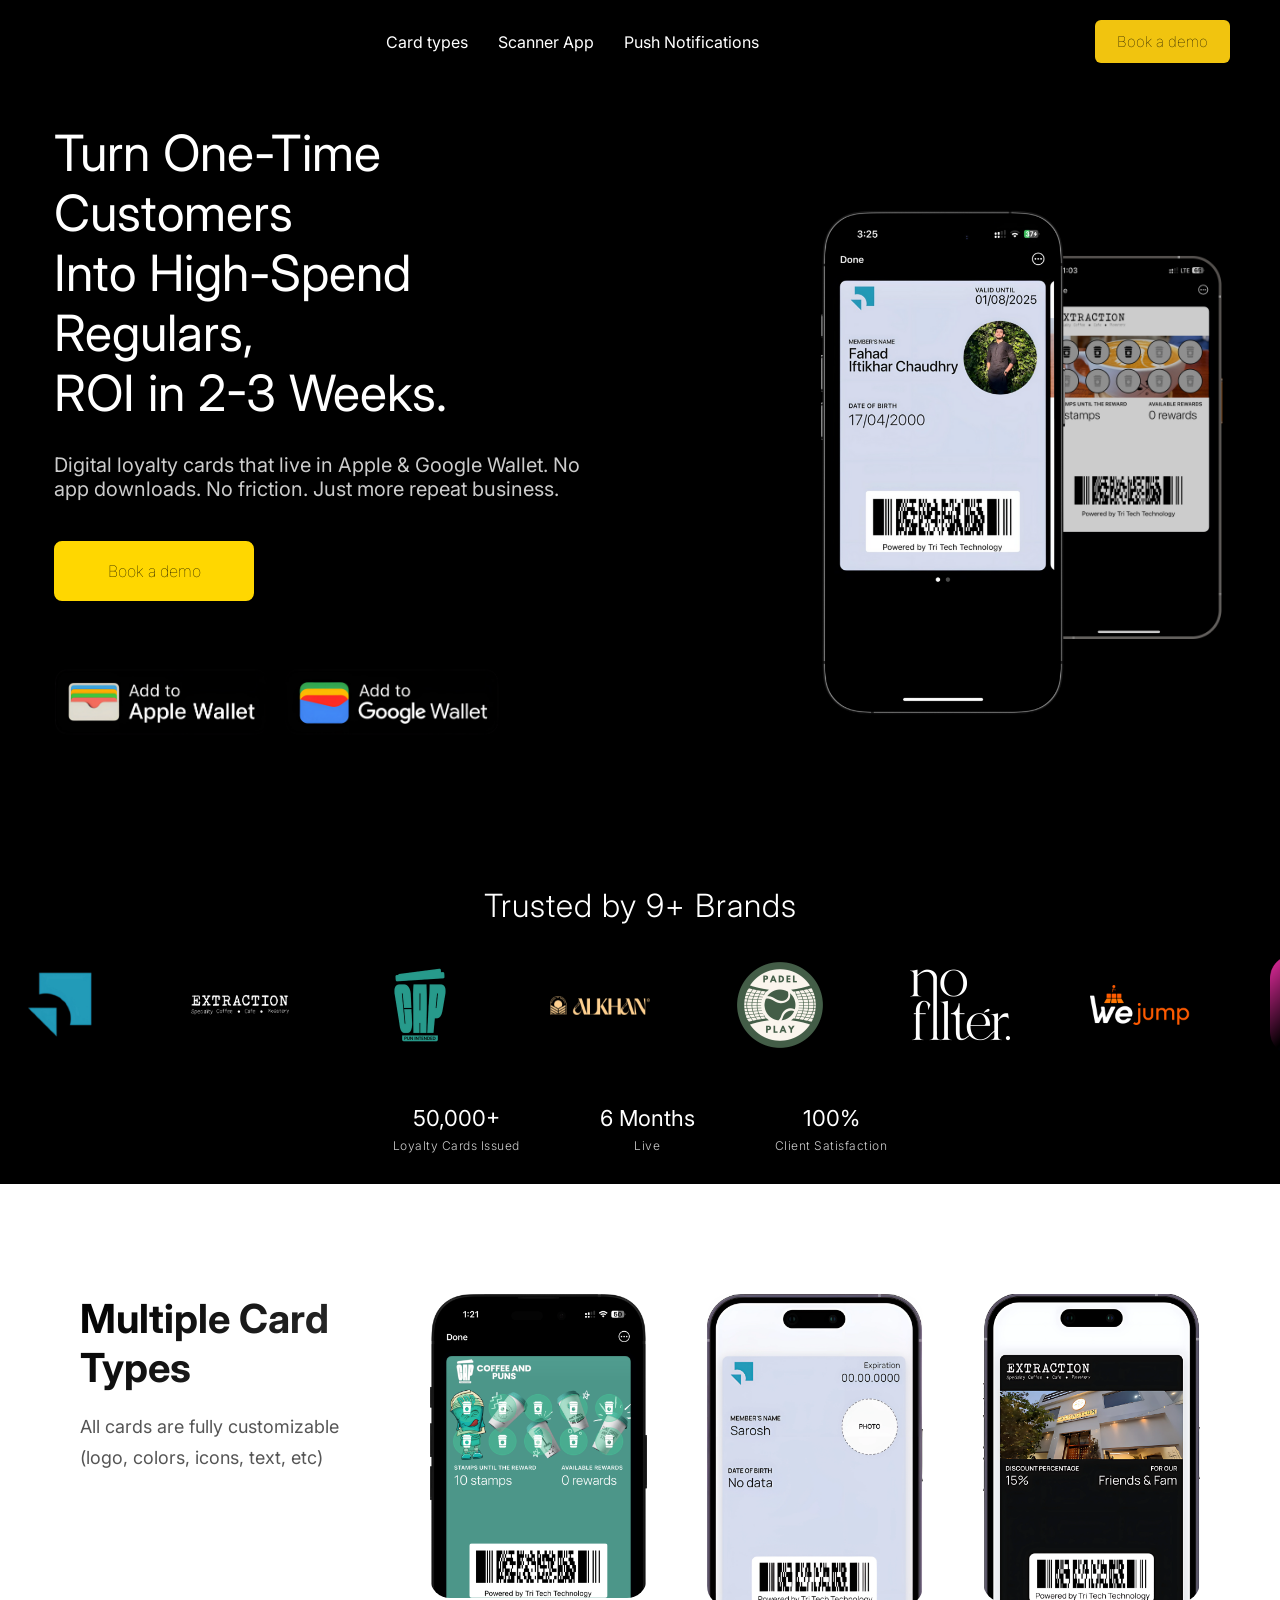
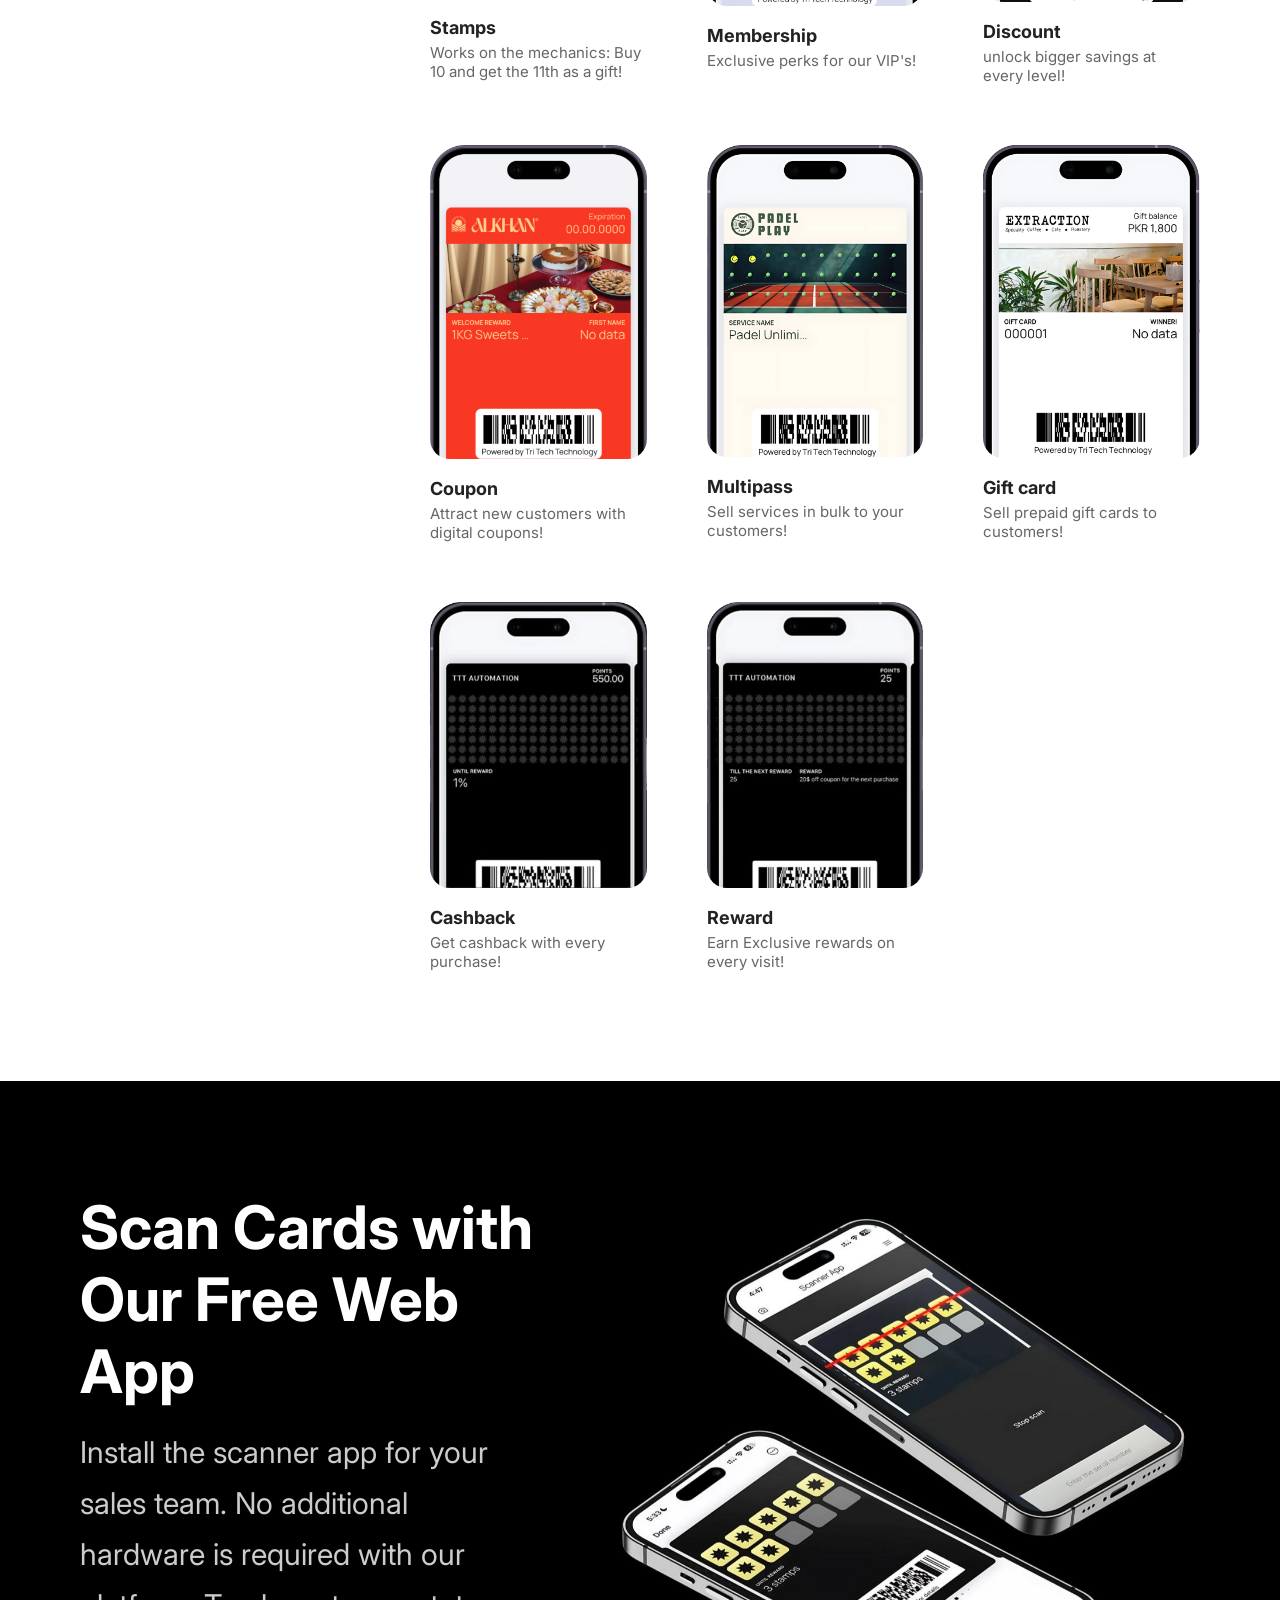
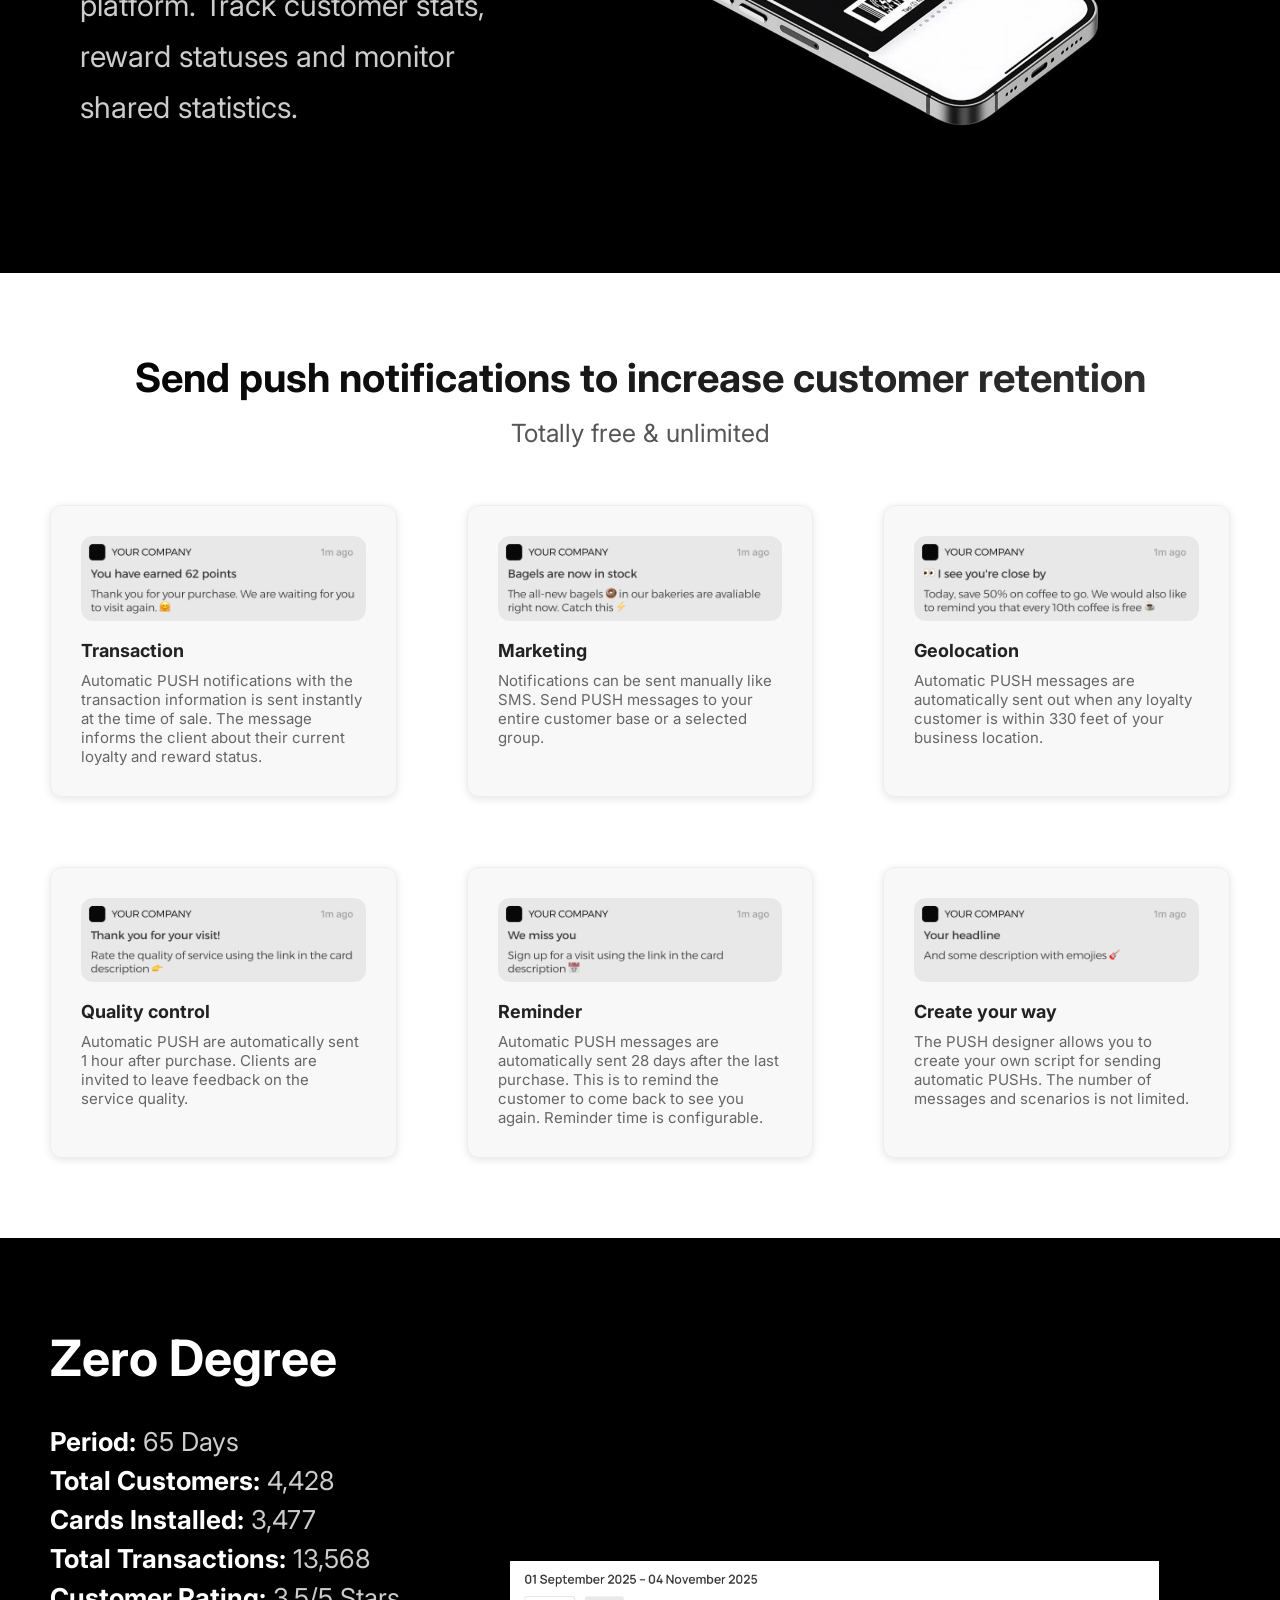
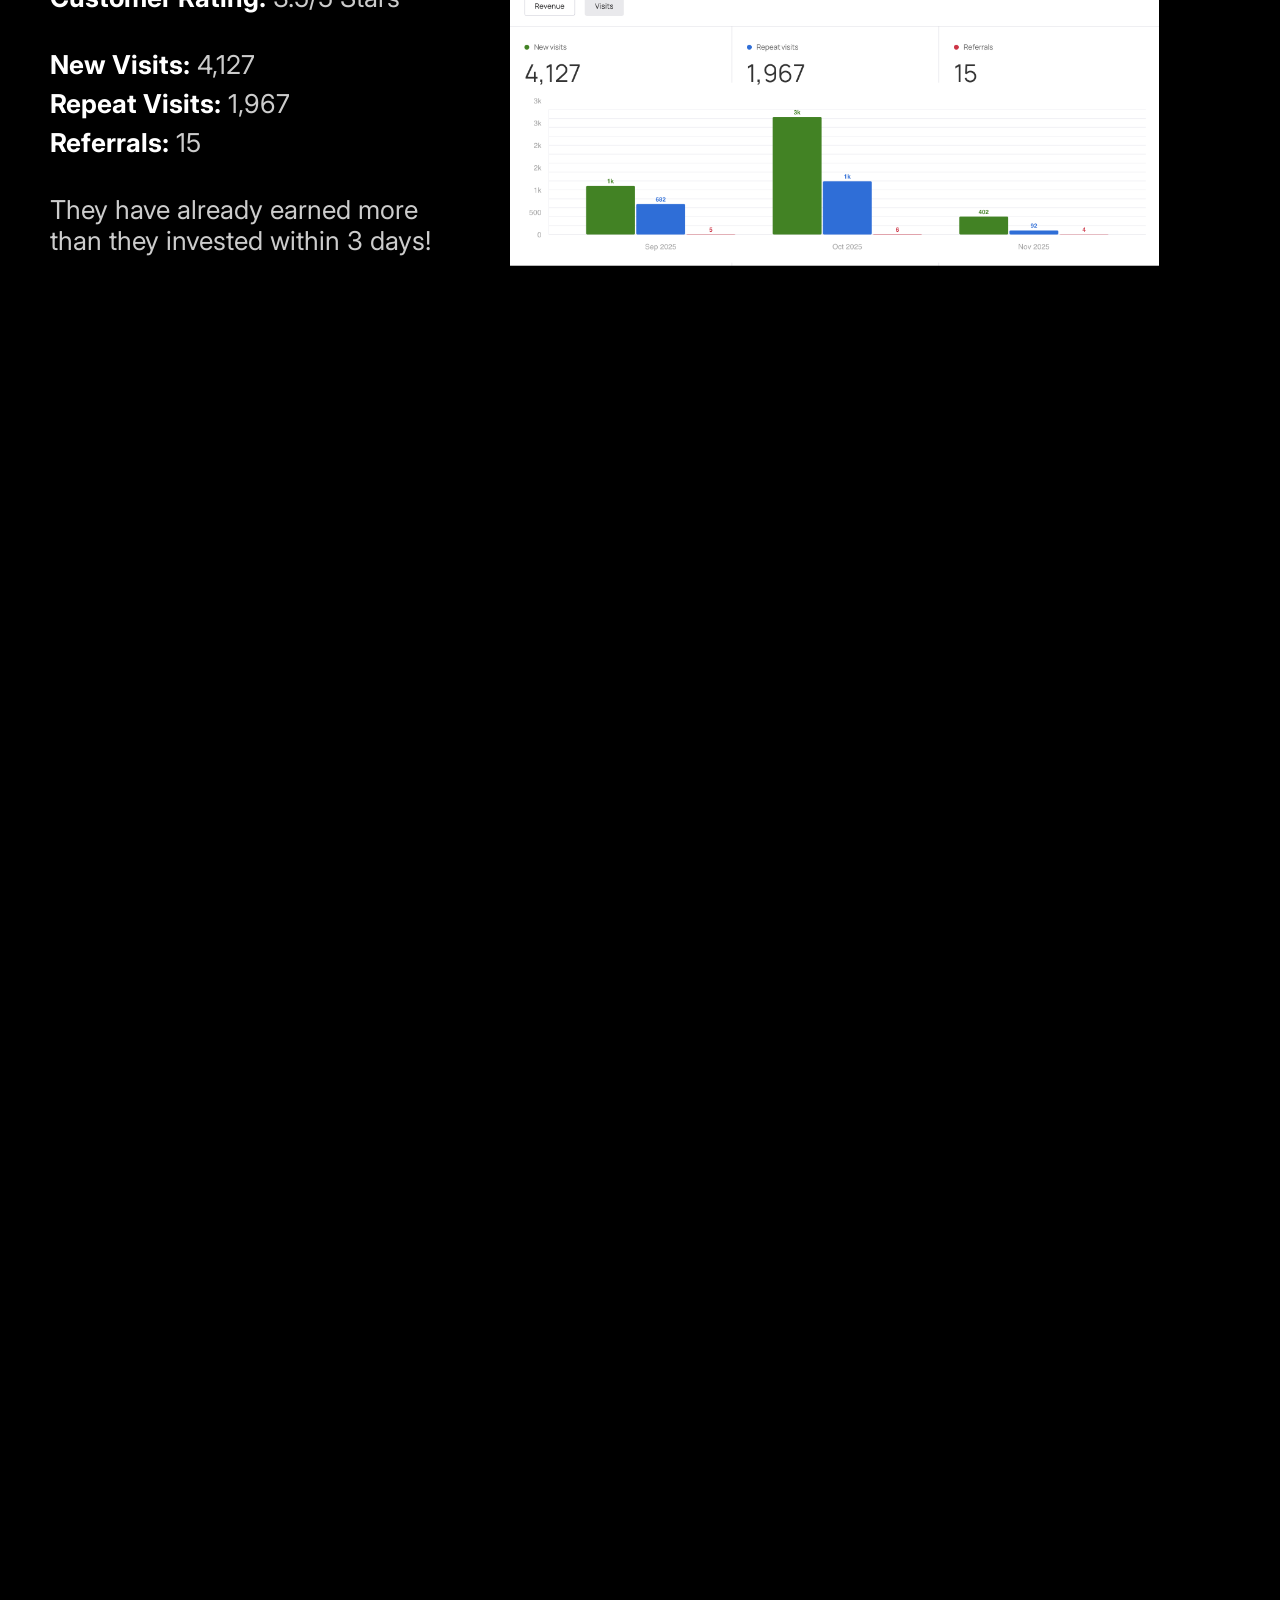
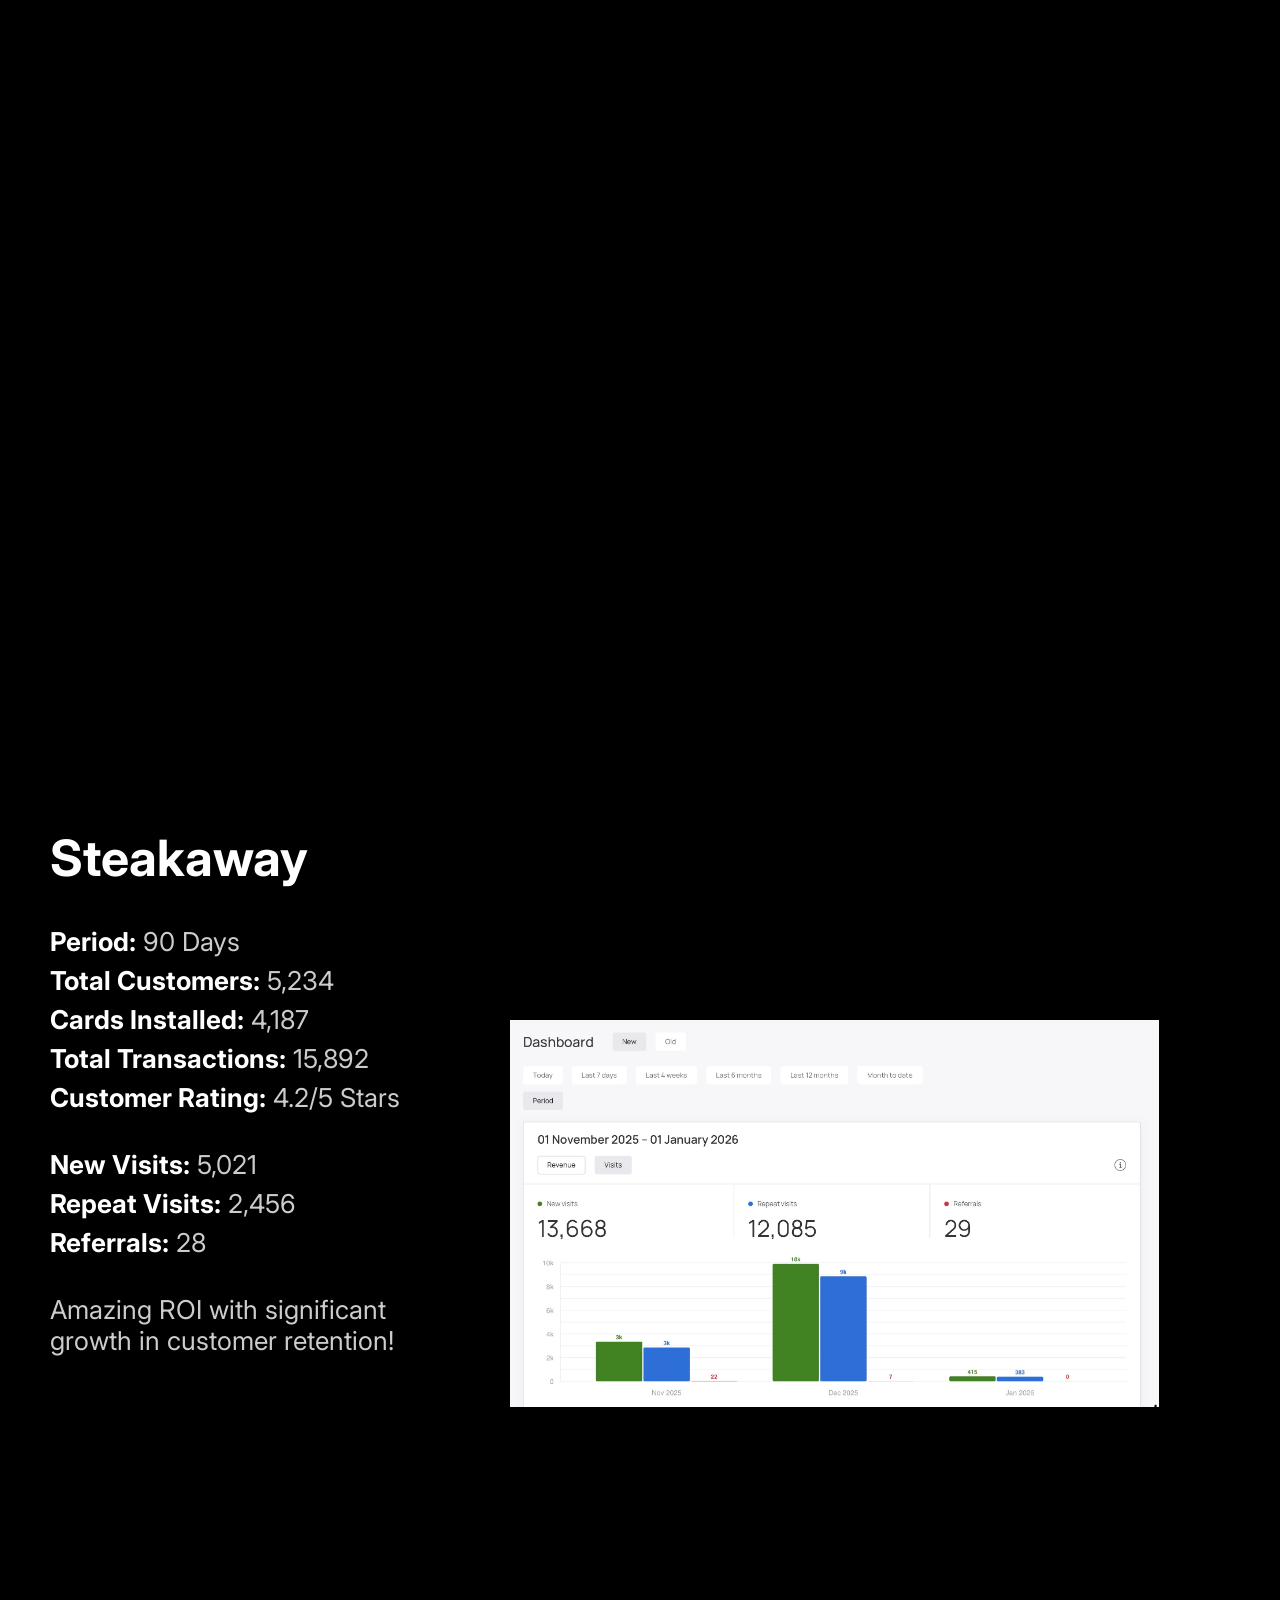
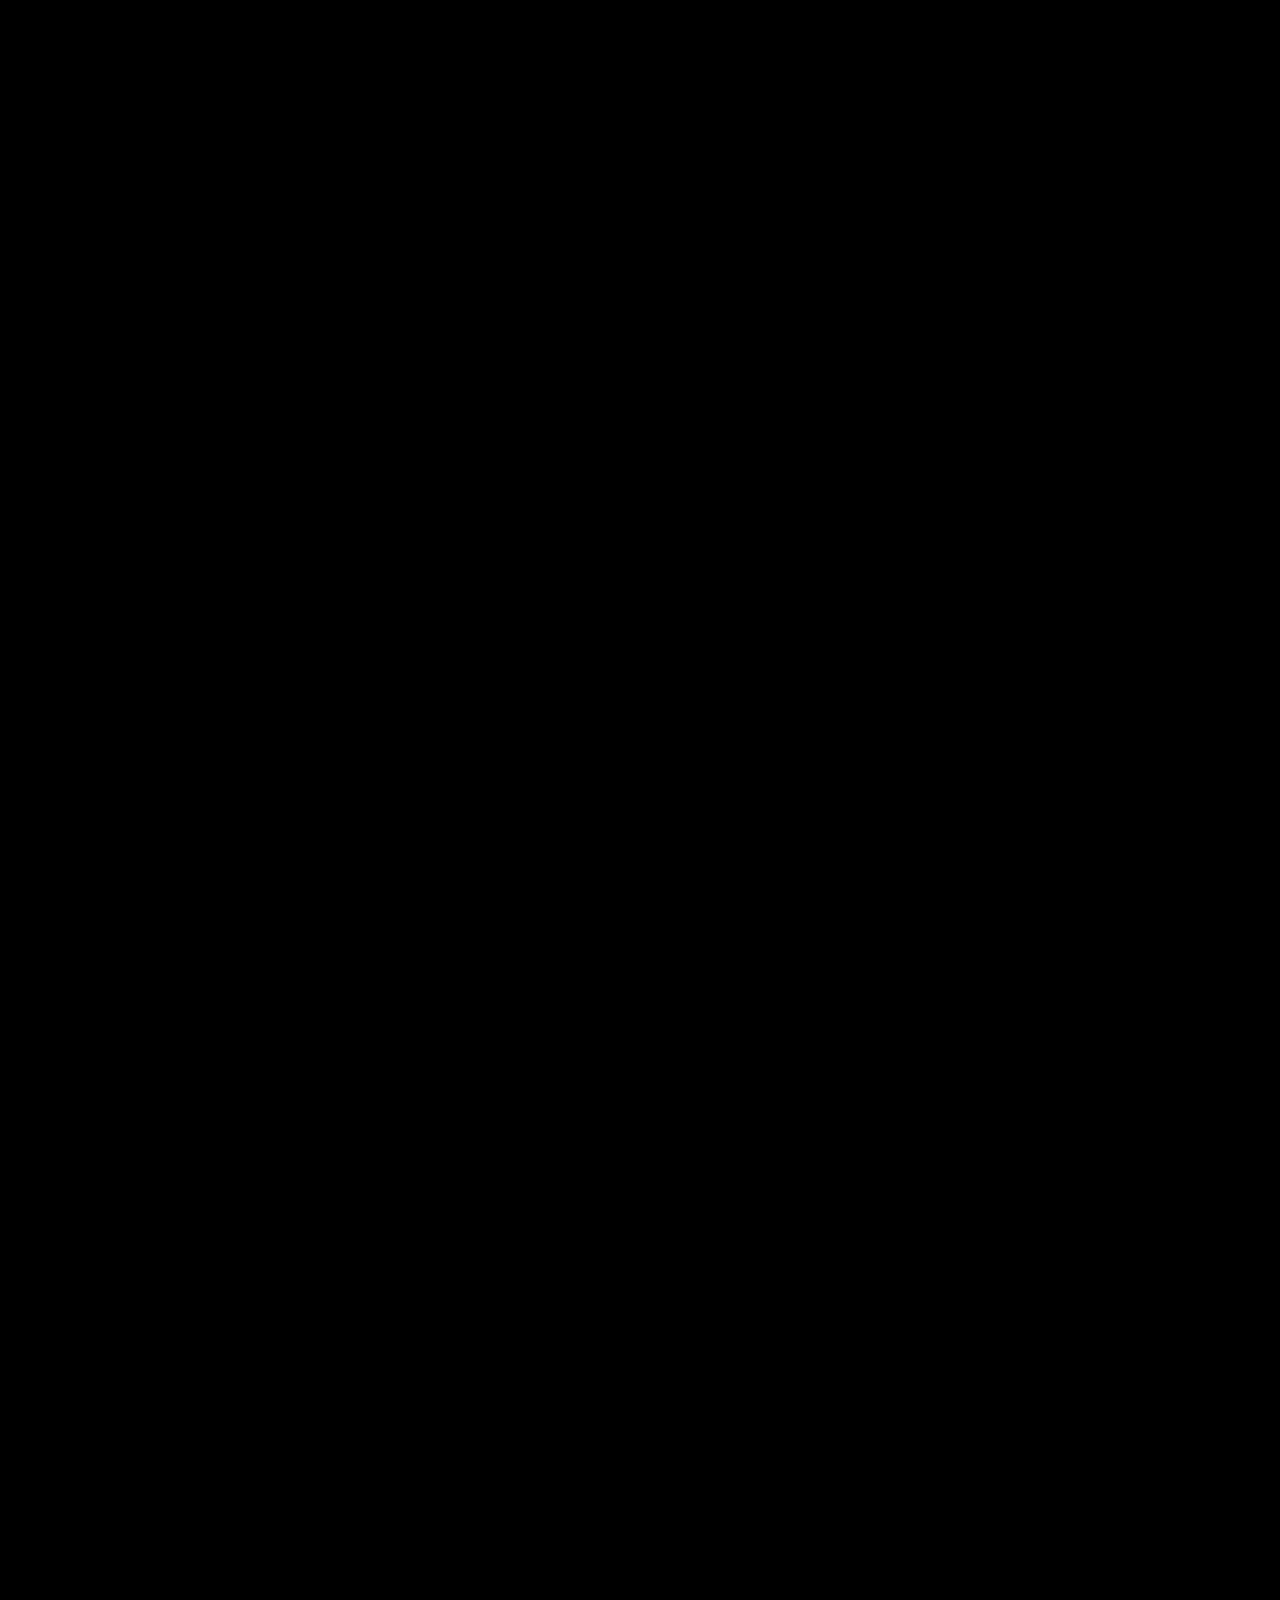
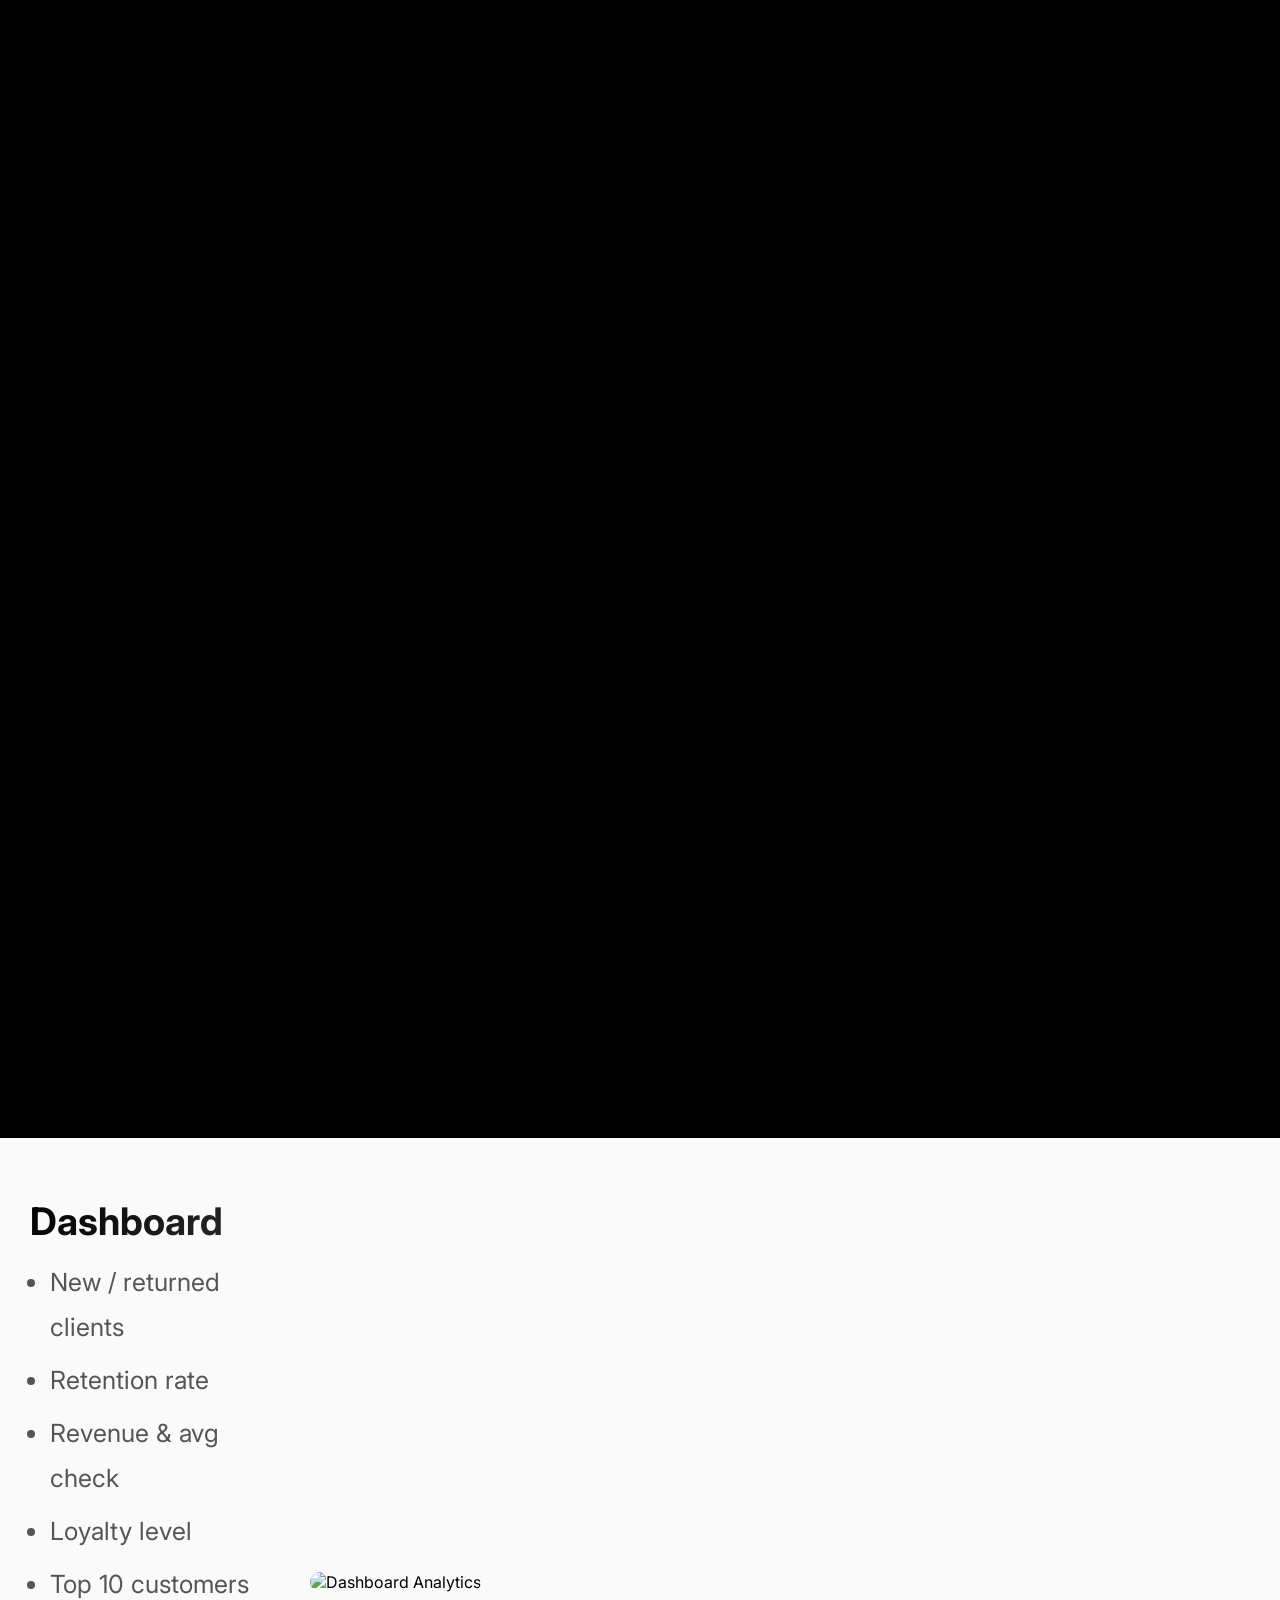
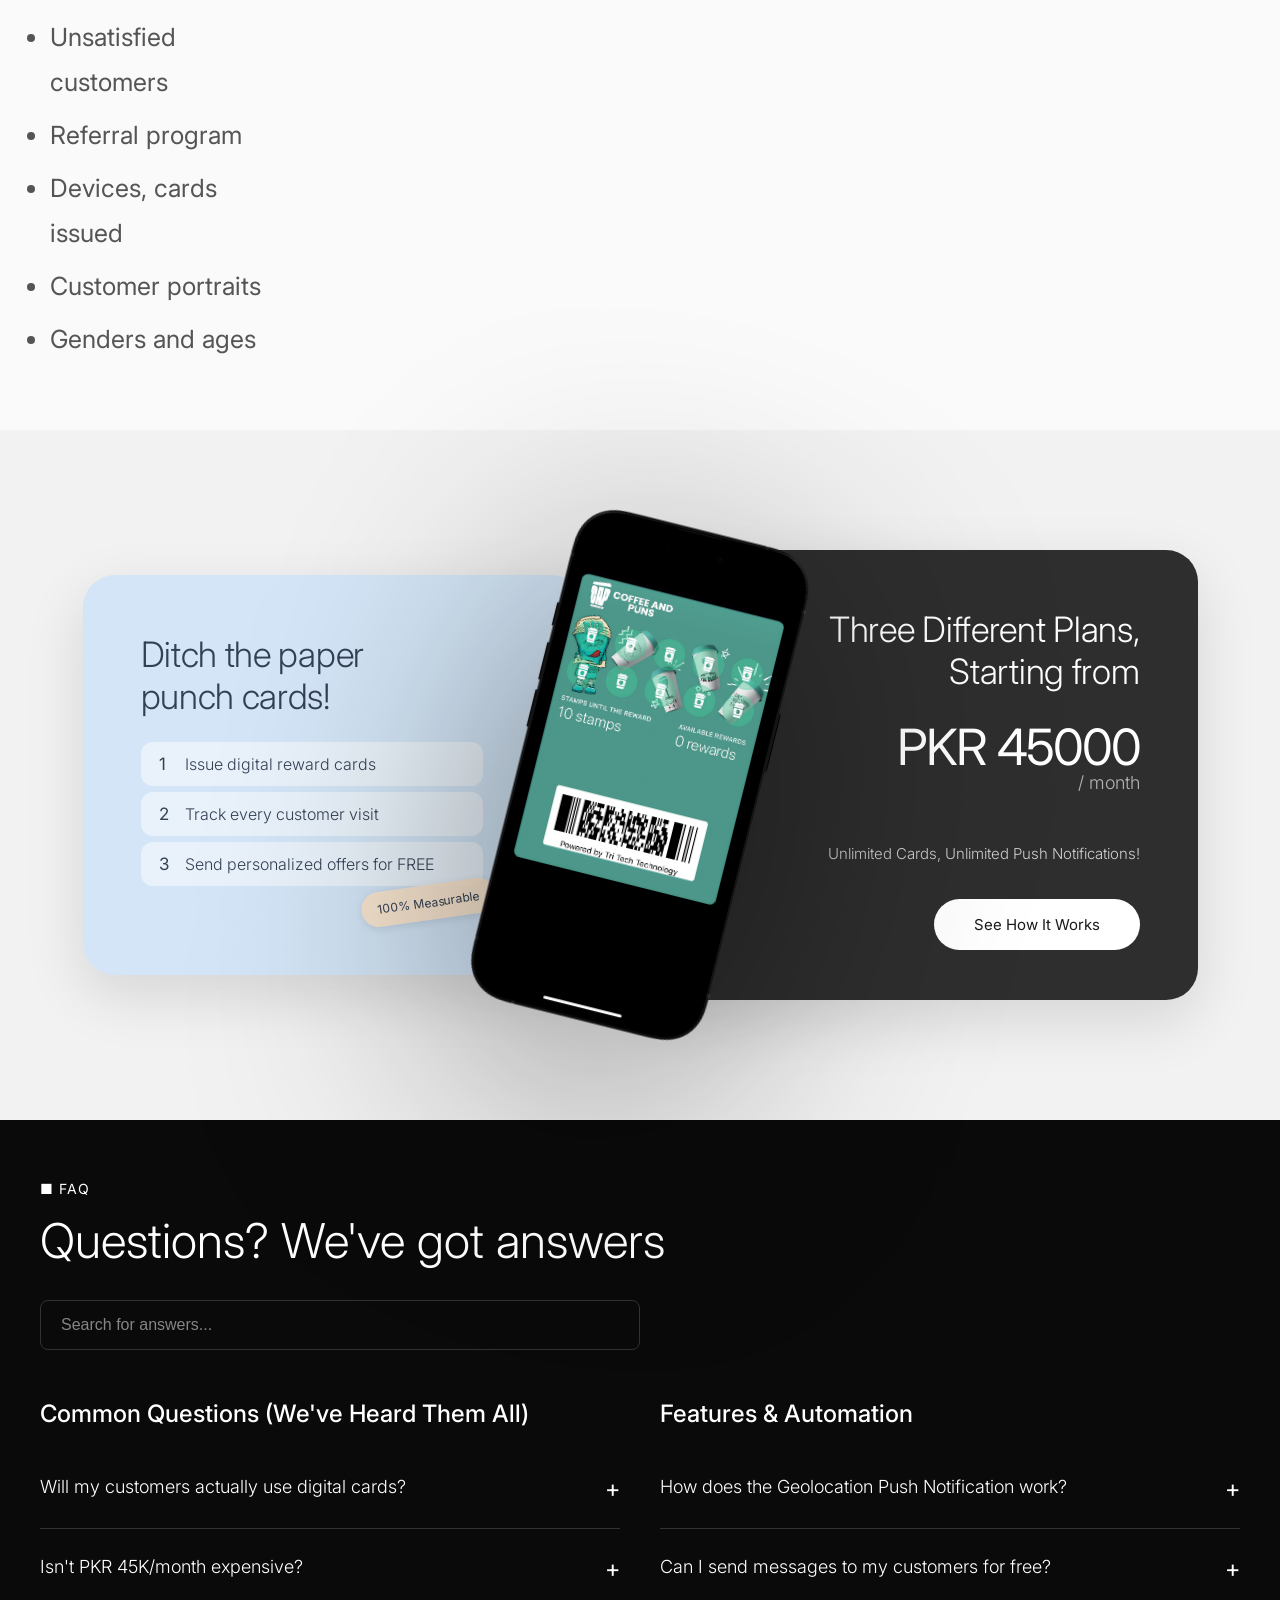
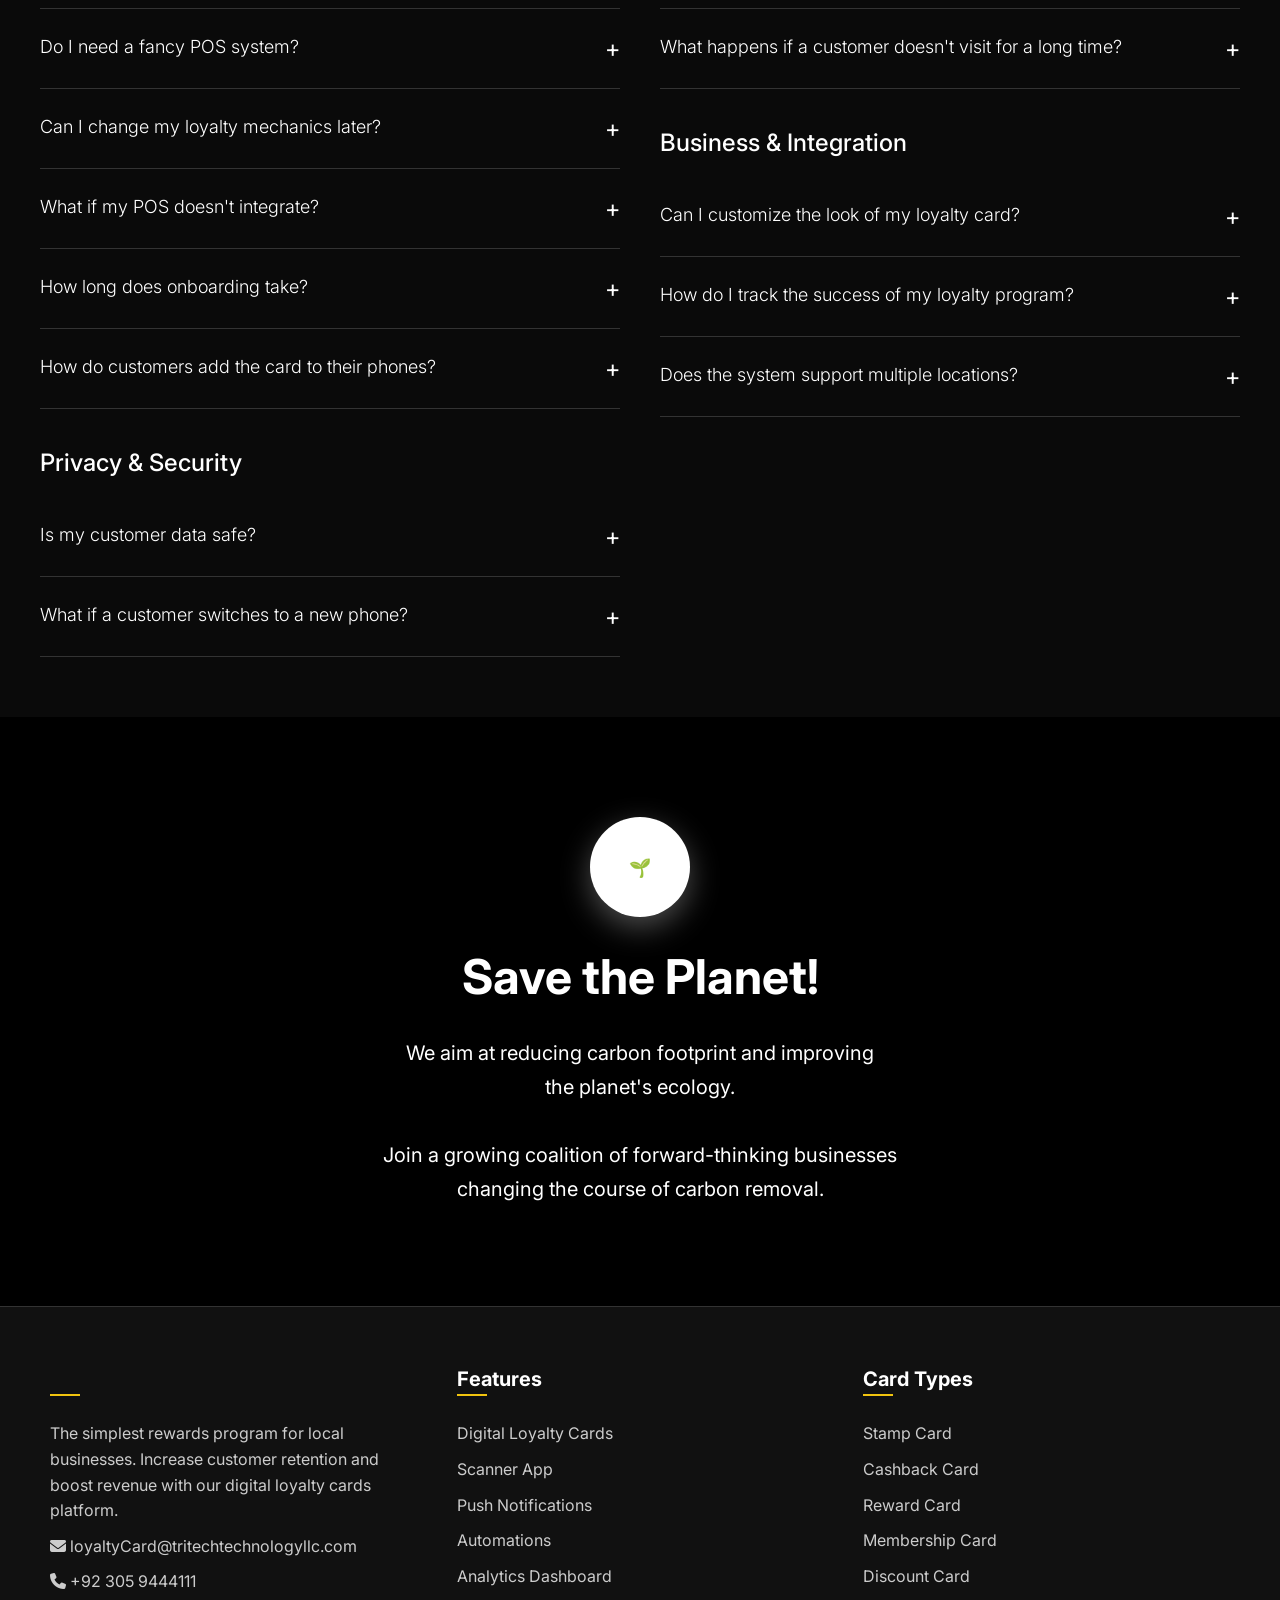
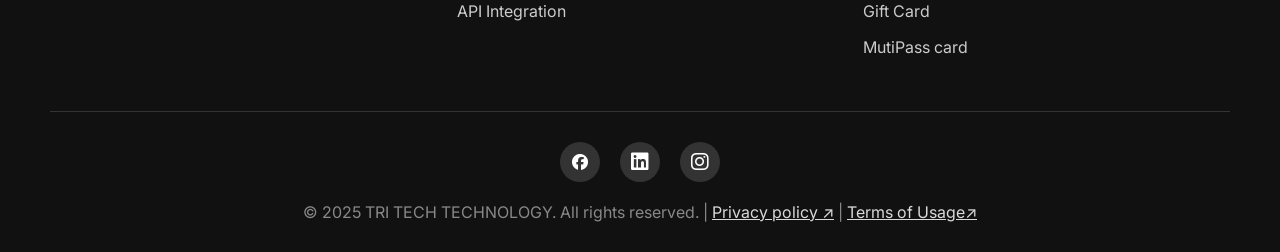
==== commit 6624bd3b: "ok stats" ====
--- a/Index.html
+++ b/Index.html
@@ -1274,9 +1274,13 @@
         /* Image display area — one image shown at a time via JS */
         .case-right {
             position: relative;
-            flex: 1;
+            flex: 0 0 auto;
+            width: 55%;
+            max-width: 680px;
+            min-width: 320px;
             height: calc(100vh - 130px);
             overflow: hidden;
+            align-self: center;
         }
 
         .case-right img {
@@ -1286,6 +1290,7 @@
             width: 100%;
             height: 100%;
             object-fit: contain;
+            object-position: center center;
             opacity: 0;
             transition: opacity 0.5s ease;
             display: block;
@@ -1631,37 +1636,48 @@
                 gap: 30px;
             }
 
-            /* Case study - clean cards on mobile */
+        }
+
+        /* Case study - phone only: swipeable brand cards, one image per view */
+        @media (max-width: 767px) {
             .case-section {
-                height: auto !important;
-                min-height: auto !important;
-                position: relative !important;
                 display: flex !important;
                 flex-direction: row !important;
                 overflow-x: auto !important;
                 overflow-y: hidden !important;
-                scroll-snap-type: x mandatory;
+                scroll-snap-type: x mandatory !important;
                 -webkit-overflow-scrolling: touch;
-                gap: 16px;
+                gap: 16px !important;
                 padding: 20px 16px !important;
             }
 
+            /* Each wrapper = one swipeable brand card */
             .case-wrapper {
                 height: auto !important;
-            }
-
+                min-width: 82vw !important;
+                max-width: 82vw !important;
+                flex-shrink: 0 !important;
+                scroll-snap-align: center;
+                background: #111 !important;
+                border: 1px solid #222;
+                border-radius: 16px !important;
+                overflow: hidden !important;
+            }
+
+            .steakaway-wrapper {
+                margin-top: 0 !important;
+            }
+
+            /* Slide fills the card, stacked vertically */
             .case-slide {
                 position: relative !important;
                 top: auto !important;
                 height: auto !important;
                 flex-direction: column !important;
-                padding: 40px 20px !important;
-                gap: 20px !important;
+                padding: 24px !important;
+                gap: 16px !important;
                 overflow: visible !important;
-            }
-
-            .steakaway-wrapper {
-                margin-top: 0 !important;
+                background: transparent !important;
             }
 
             .case-text {
@@ -1672,13 +1688,13 @@
 
             .case-text h2 {
                 font-size: 24px;
-                margin-bottom: 12px;
+                margin-bottom: 10px;
                 -webkit-text-fill-color: #f1c40f !important;
             }
 
             .case-text p {
-                font-size: 14px;
-                margin: 4px 0;
+                font-size: 13px;
+                margin: 3px 0;
                 line-height: 1.5;
             }
 
@@ -1686,25 +1702,32 @@
                 display: none;
             }
 
+            /* Images: scroll-snap one image at a time, full card width */
             .case-right {
                 position: relative !important;
                 height: auto !important;
                 display: flex !important;
                 flex-direction: row !important;
                 overflow-x: auto !important;
-                overflow-y: visible !important;
-                gap: 10px !important;
+                overflow-y: hidden !important;
+                gap: 0 !important;
                 -webkit-overflow-scrolling: touch;
+                scroll-snap-type: x mandatory !important;
+                padding-bottom: 6px;
             }
 
             .case-right img {
                 position: relative !important;
                 opacity: 1 !important;
-                width: auto !important;
-                height: 220px !important;
+                min-width: 100% !important;
+                width: 100% !important;
+                height: auto !important;
+                max-height: 280px !important;
+                max-width: 100% !important;
                 object-fit: contain !important;
                 flex-shrink: 0 !important;
                 border-radius: 10px;
+                scroll-snap-align: start;
             }
         }
         
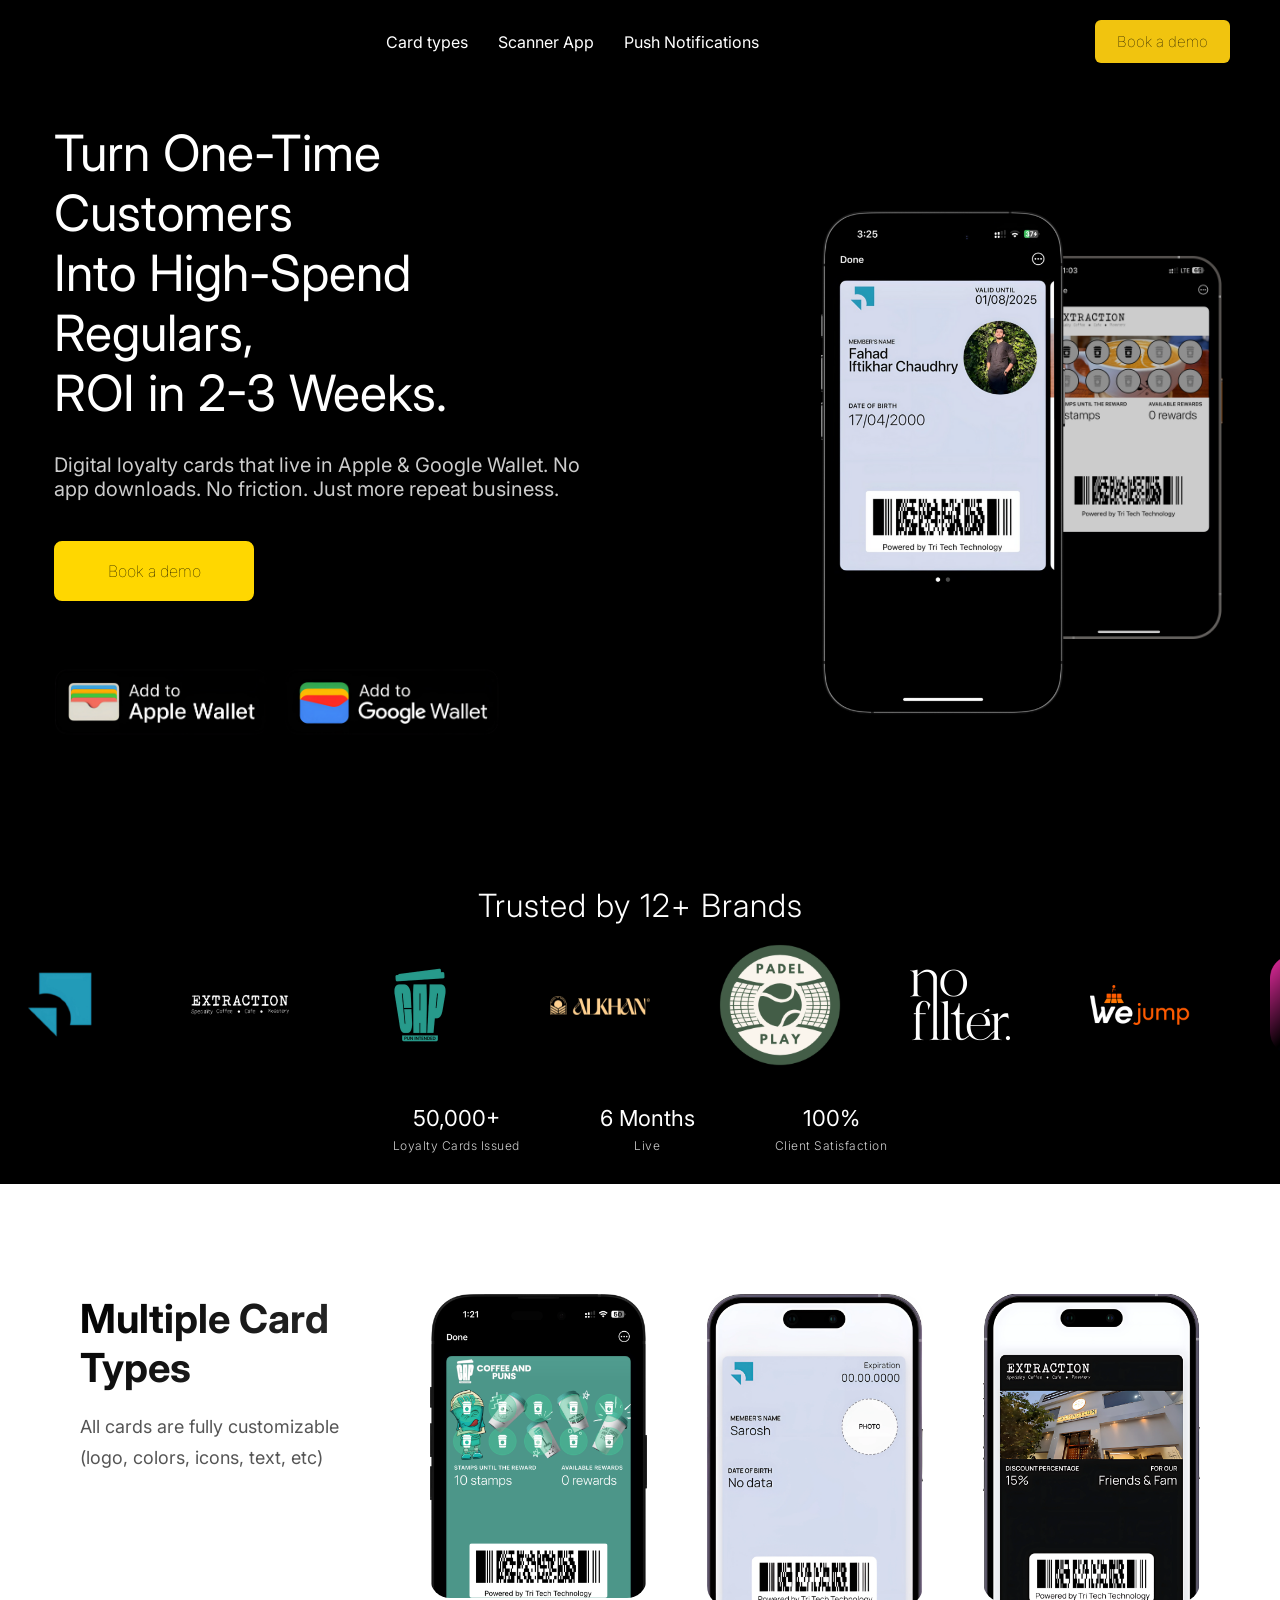
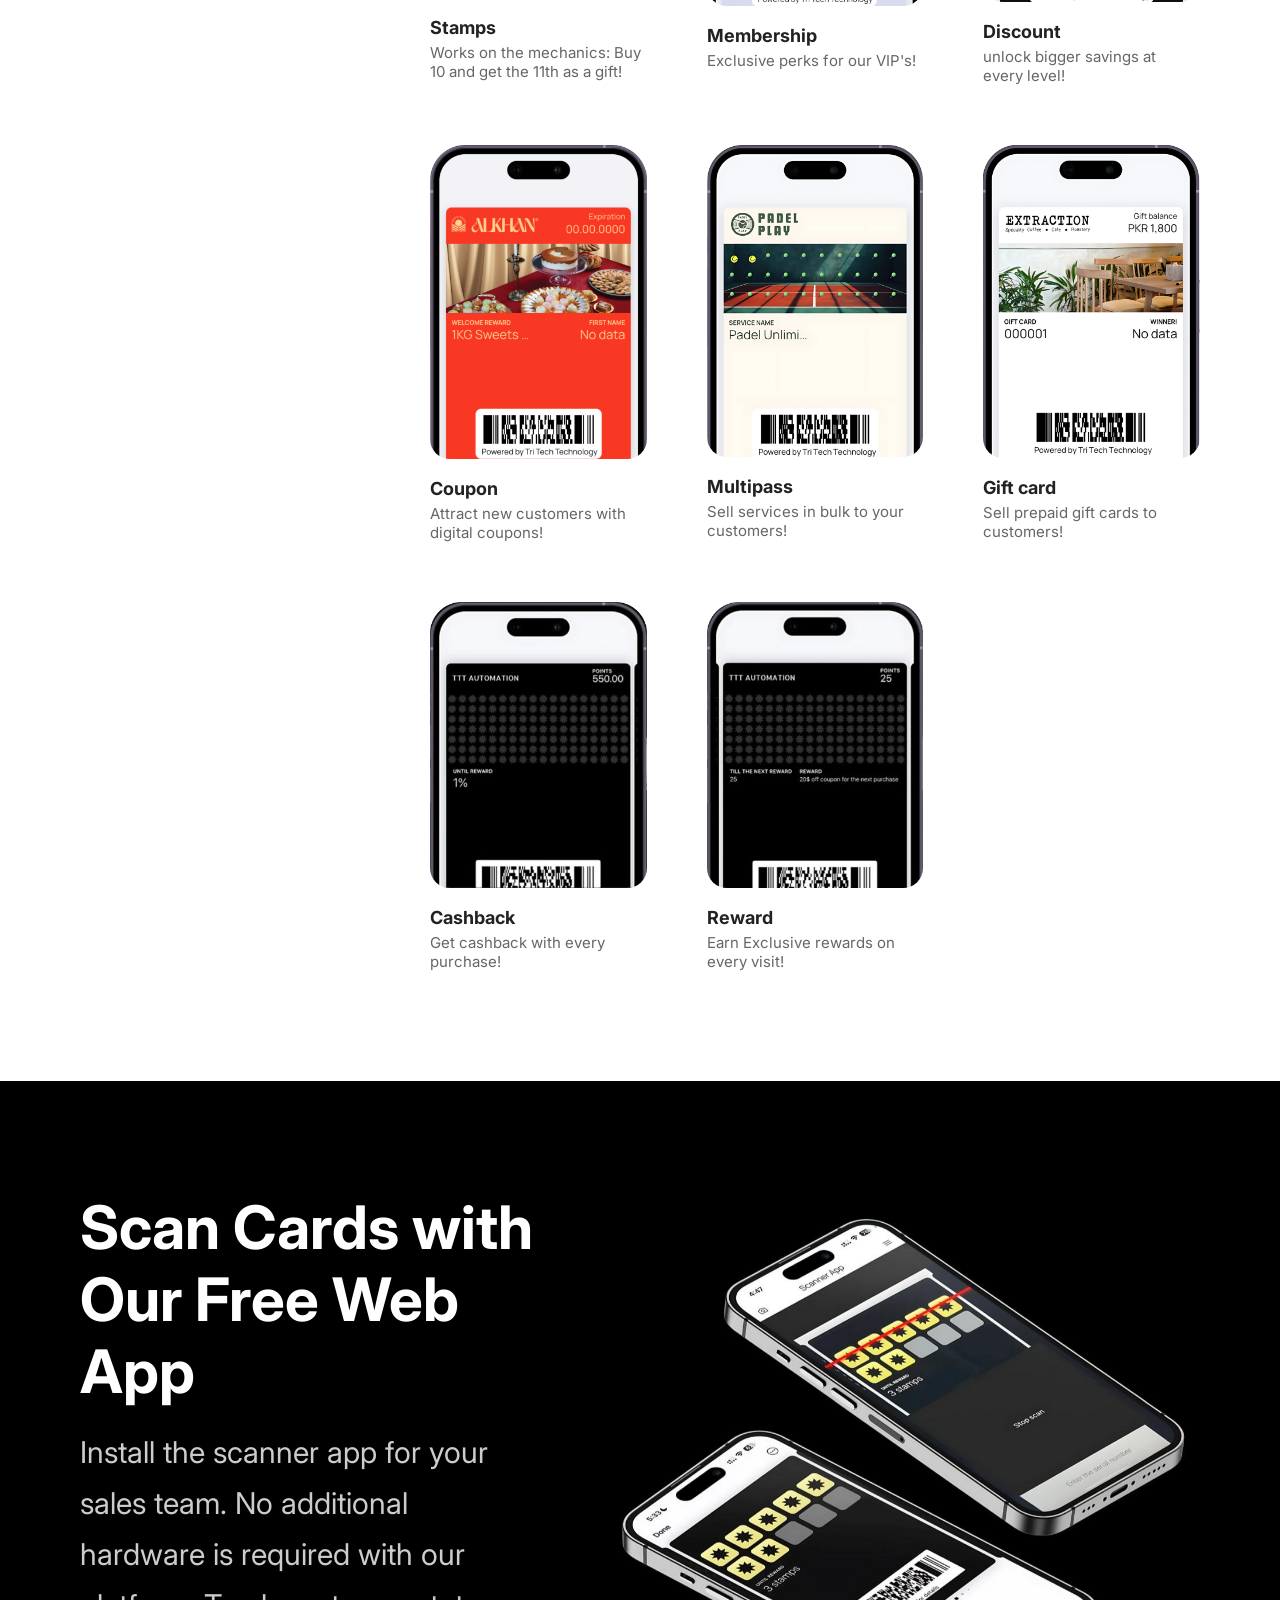
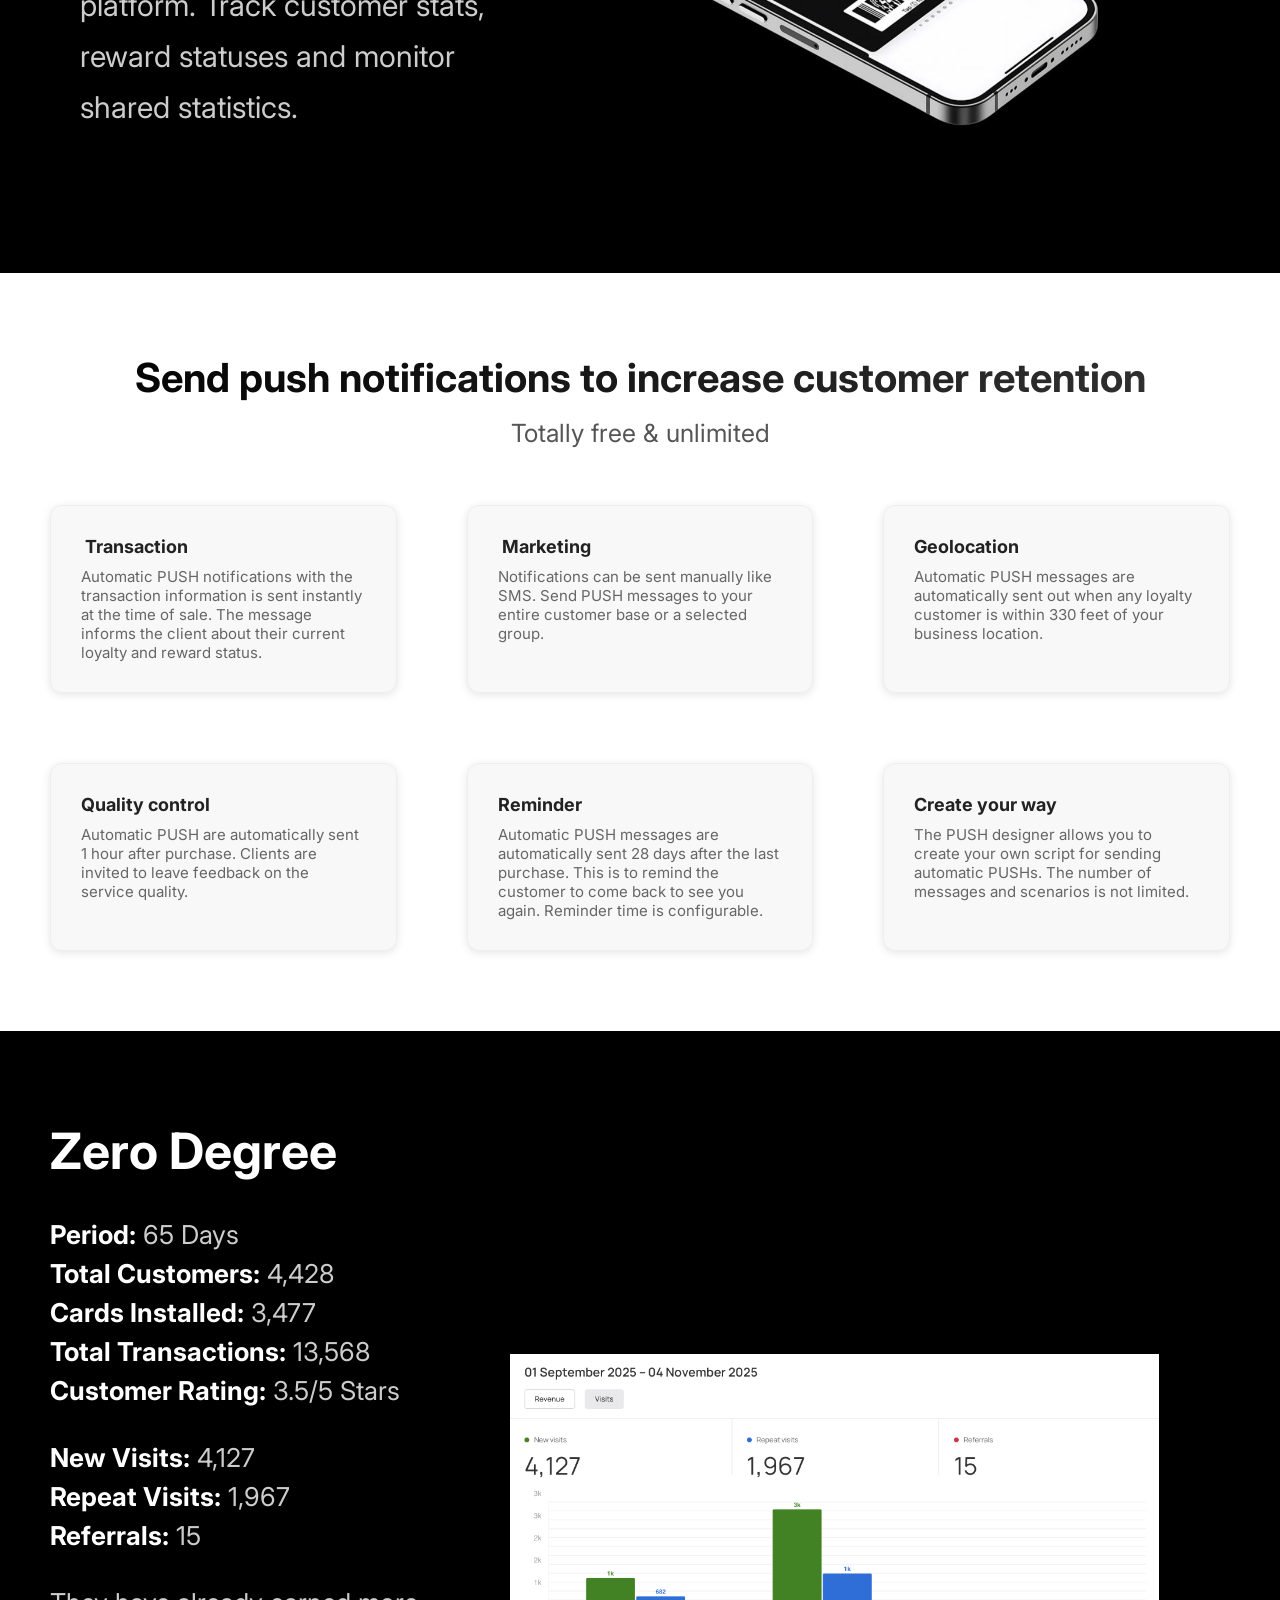
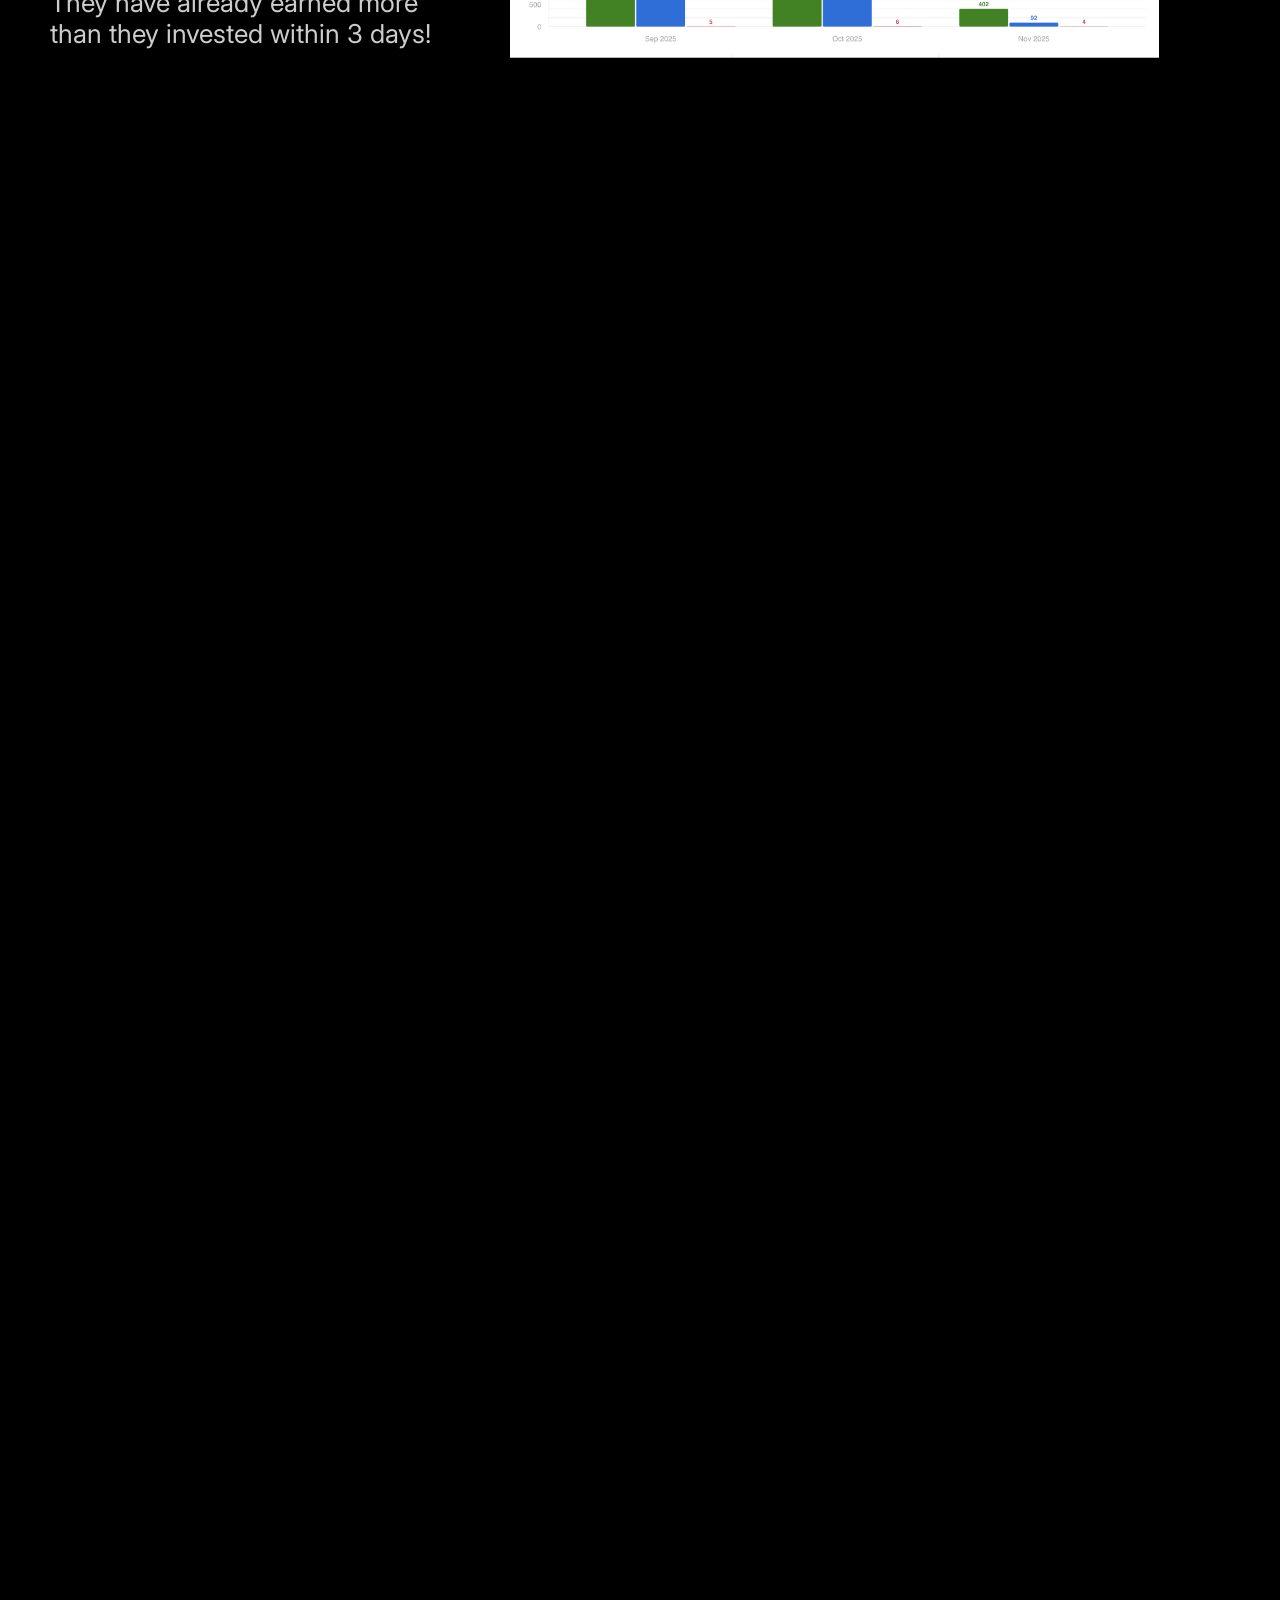
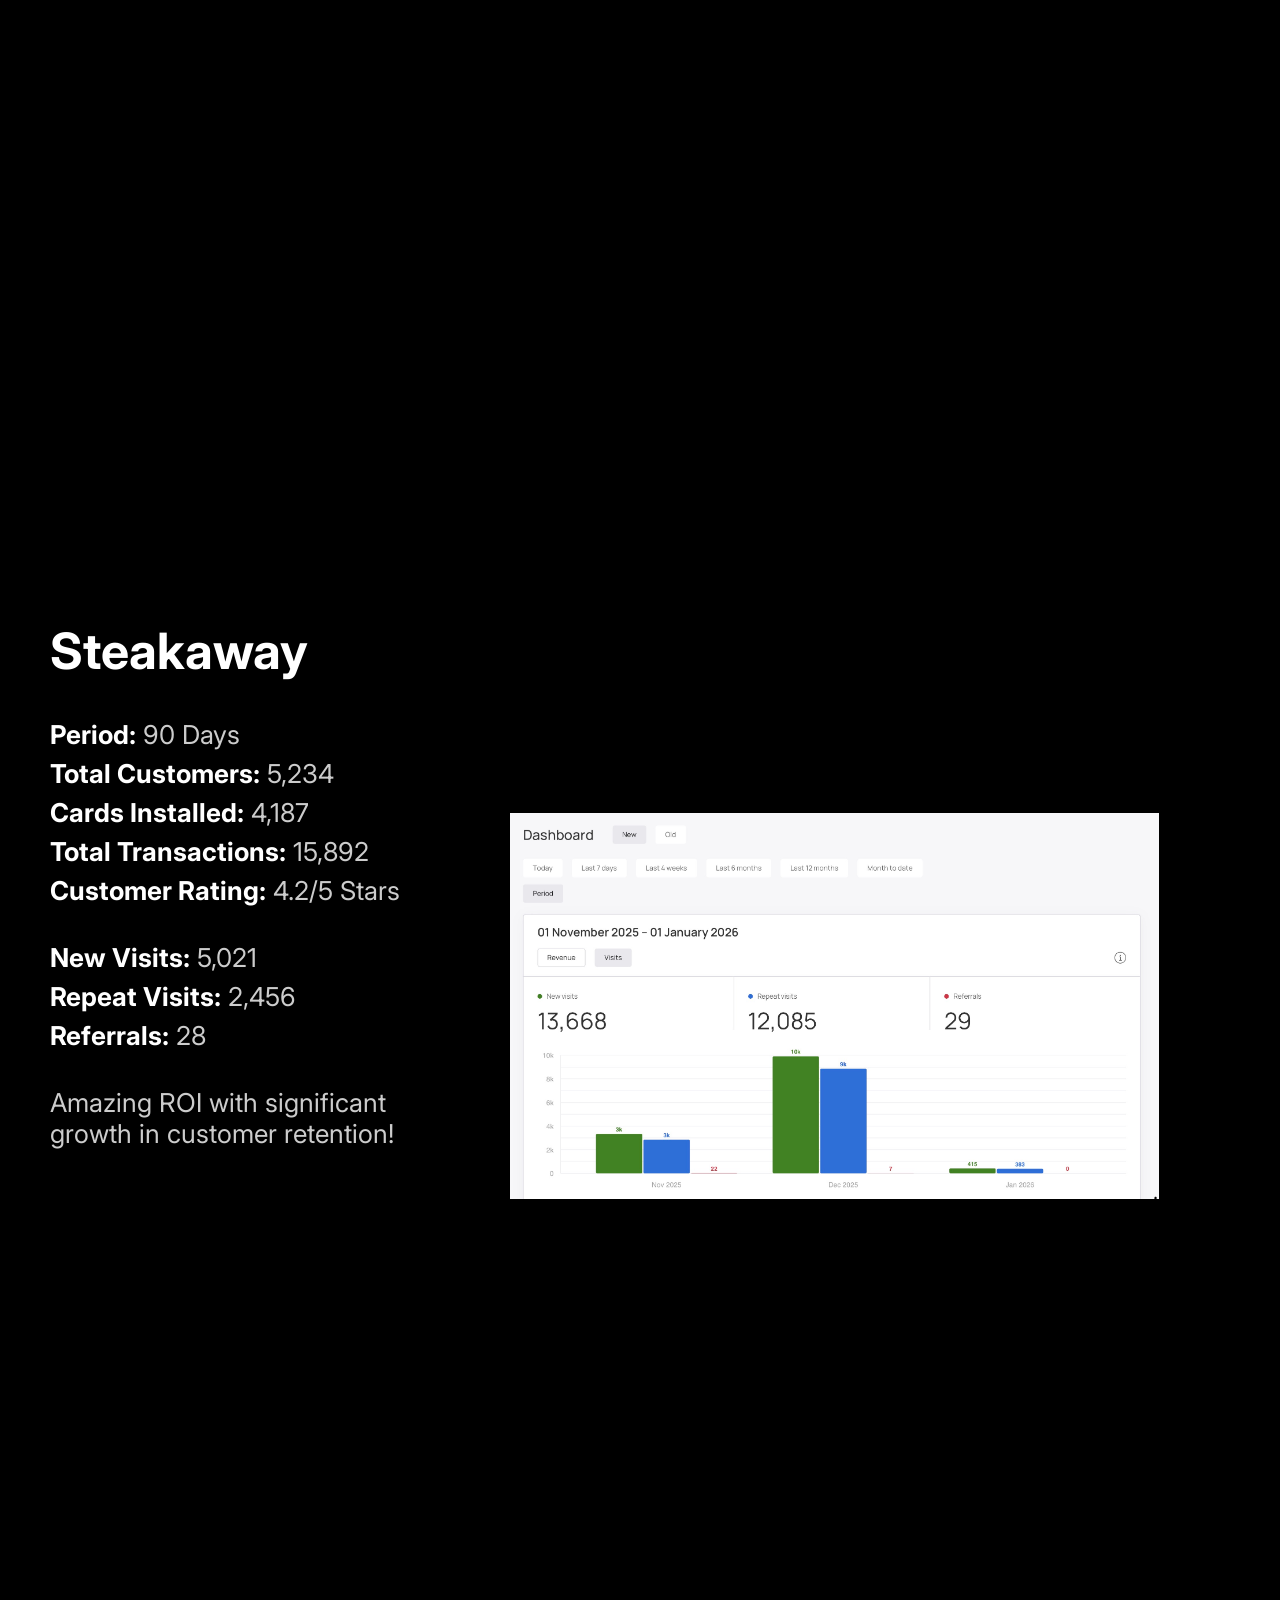
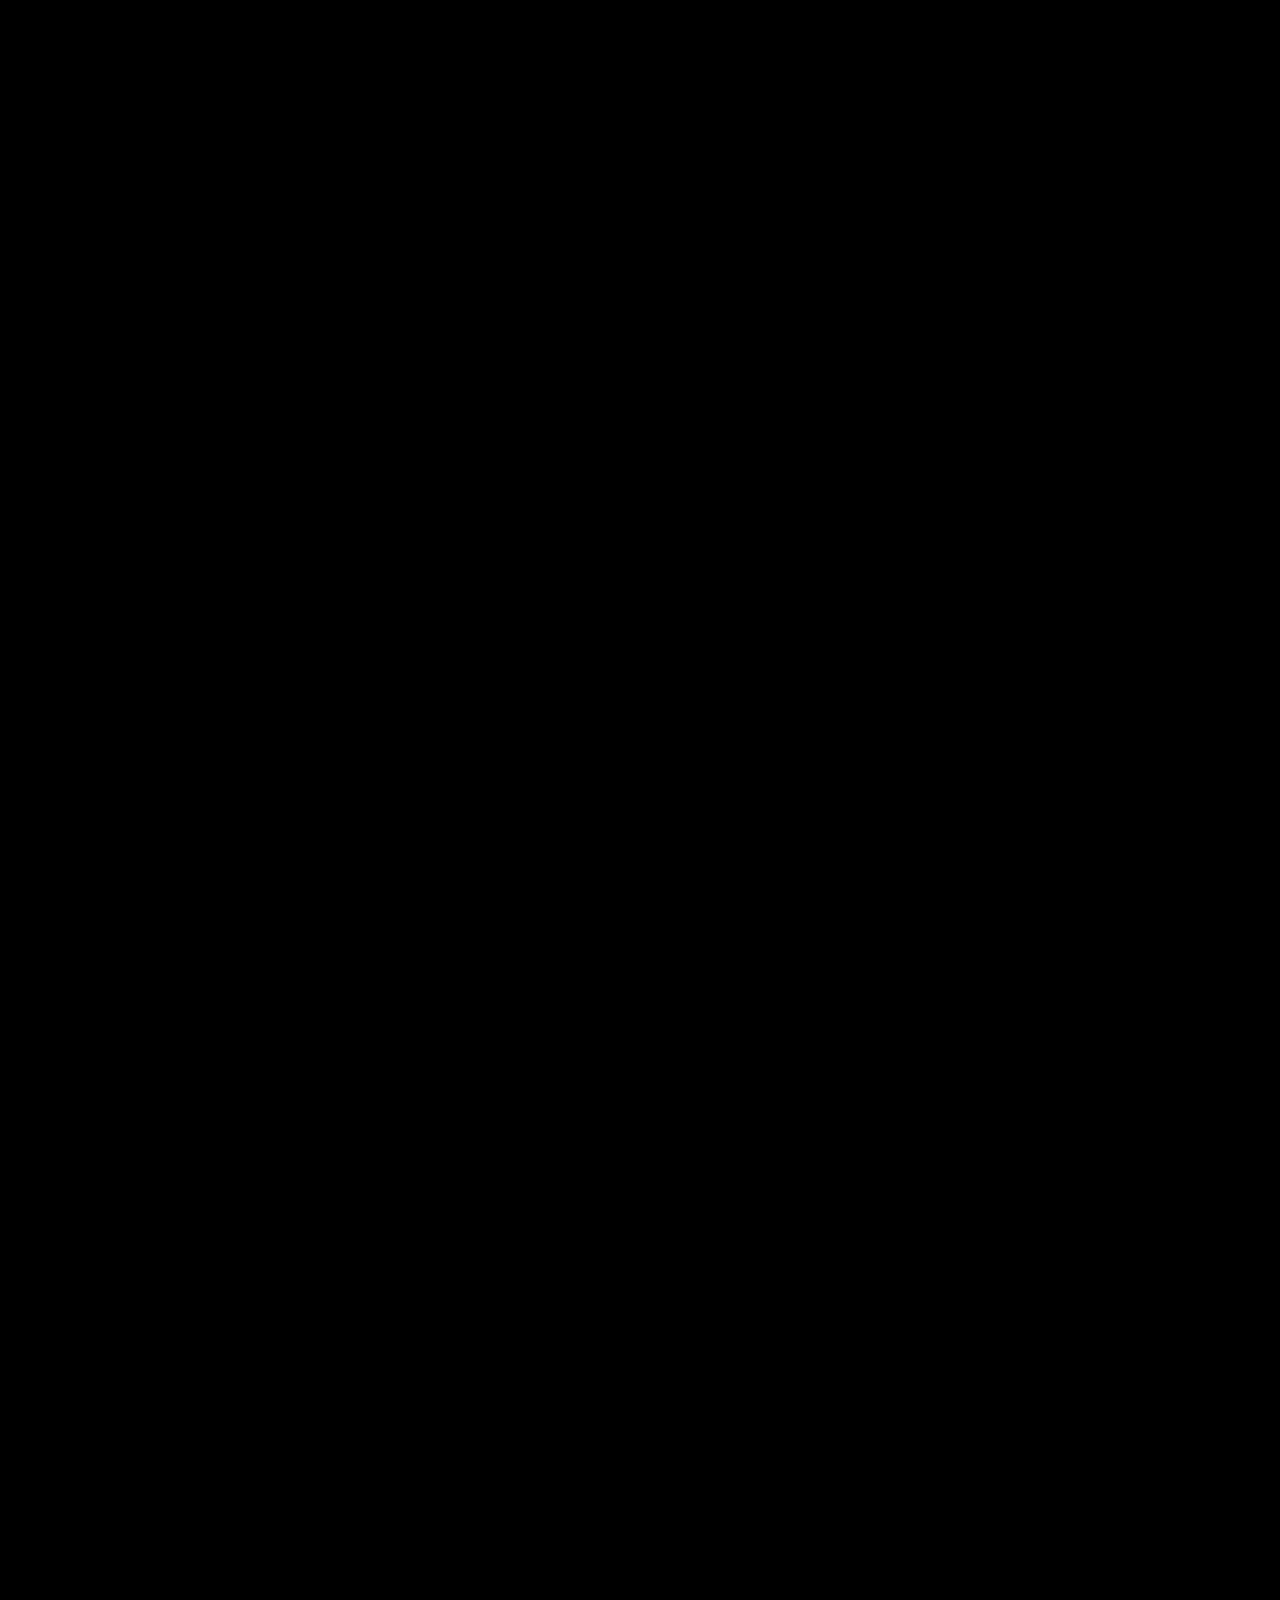
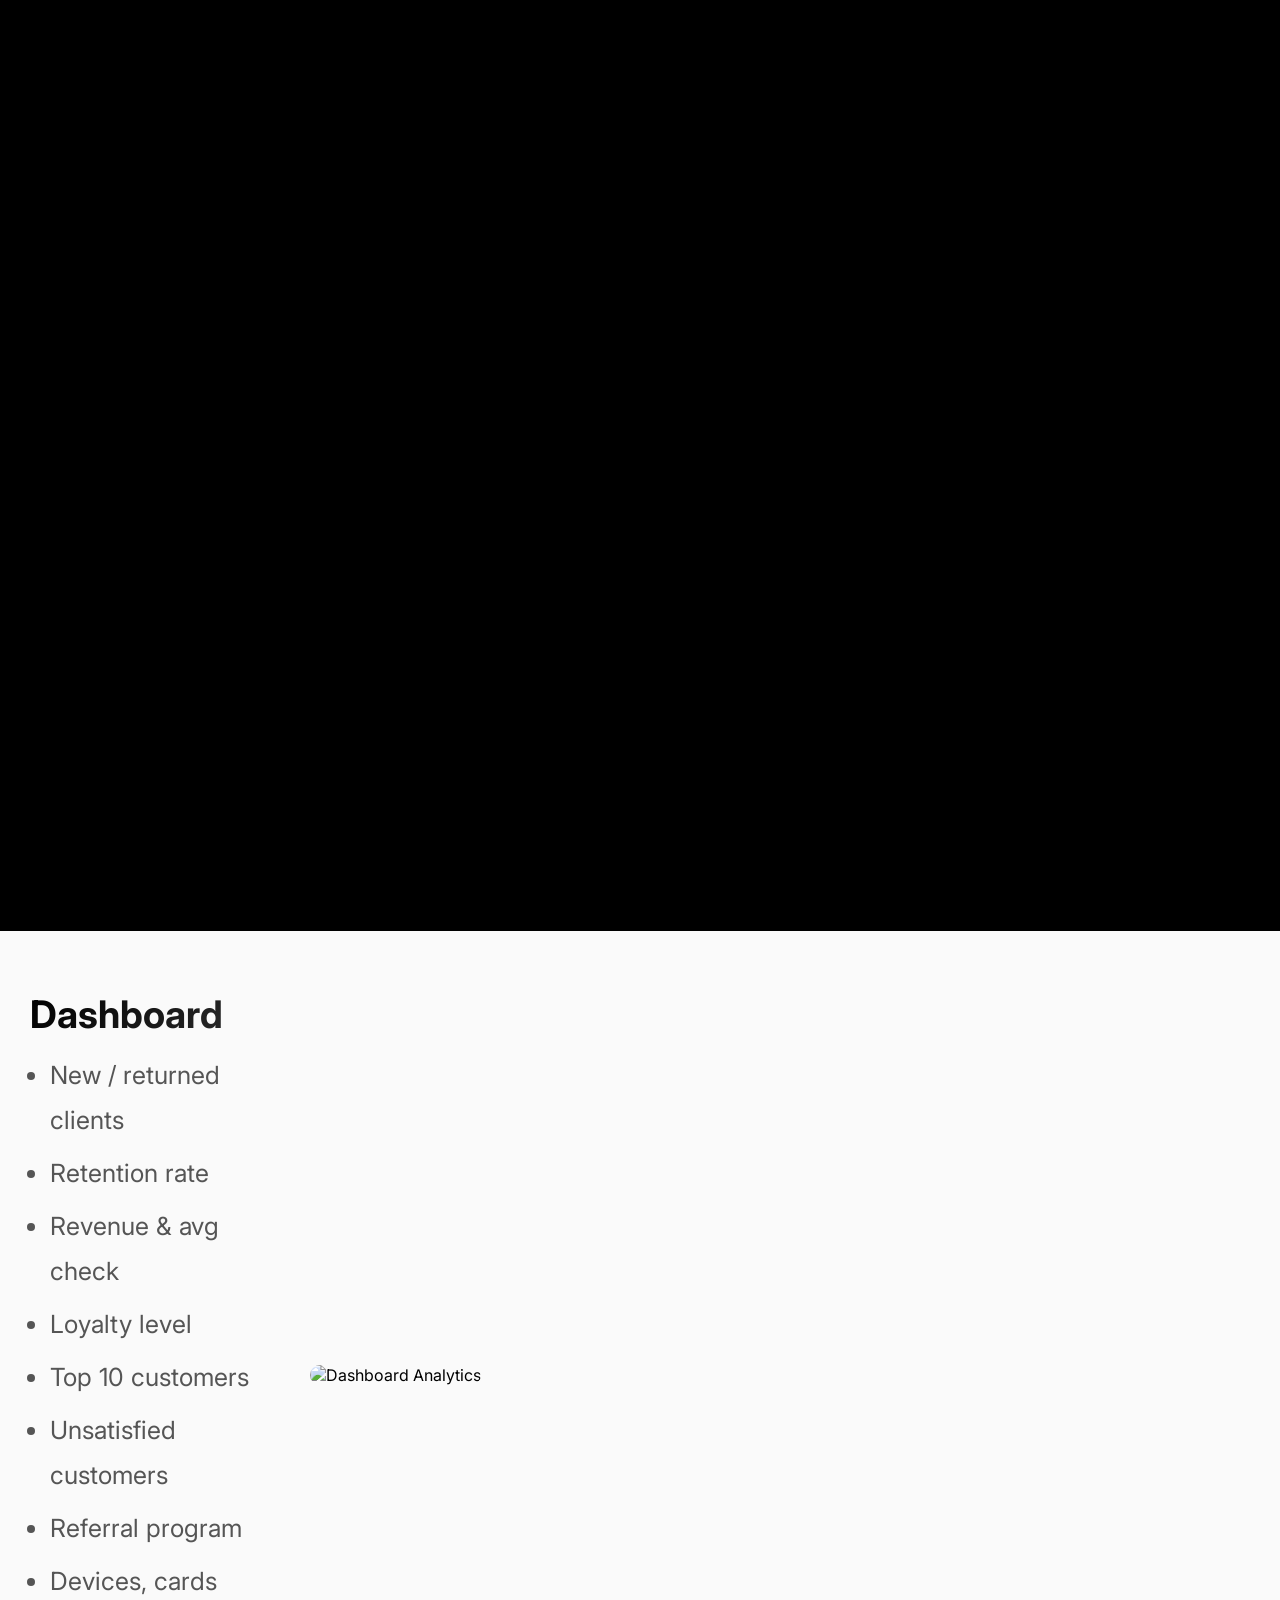
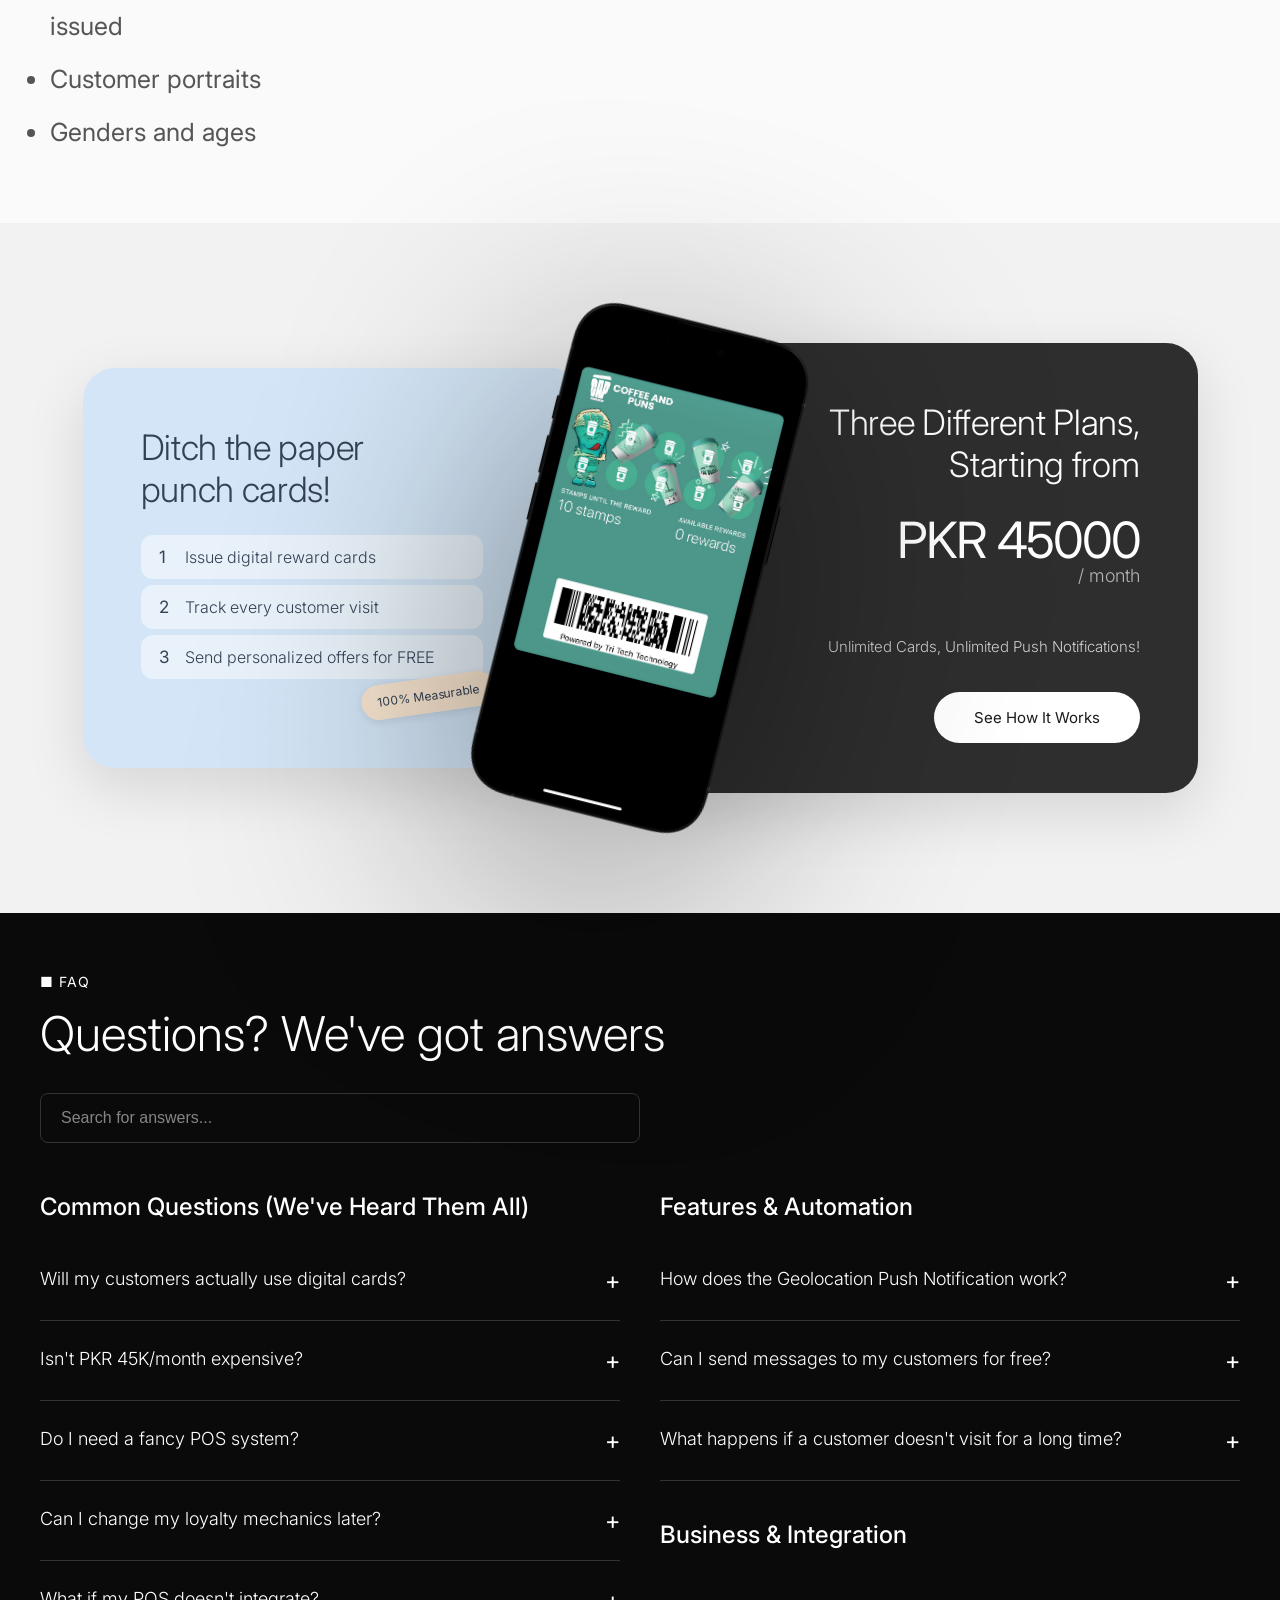
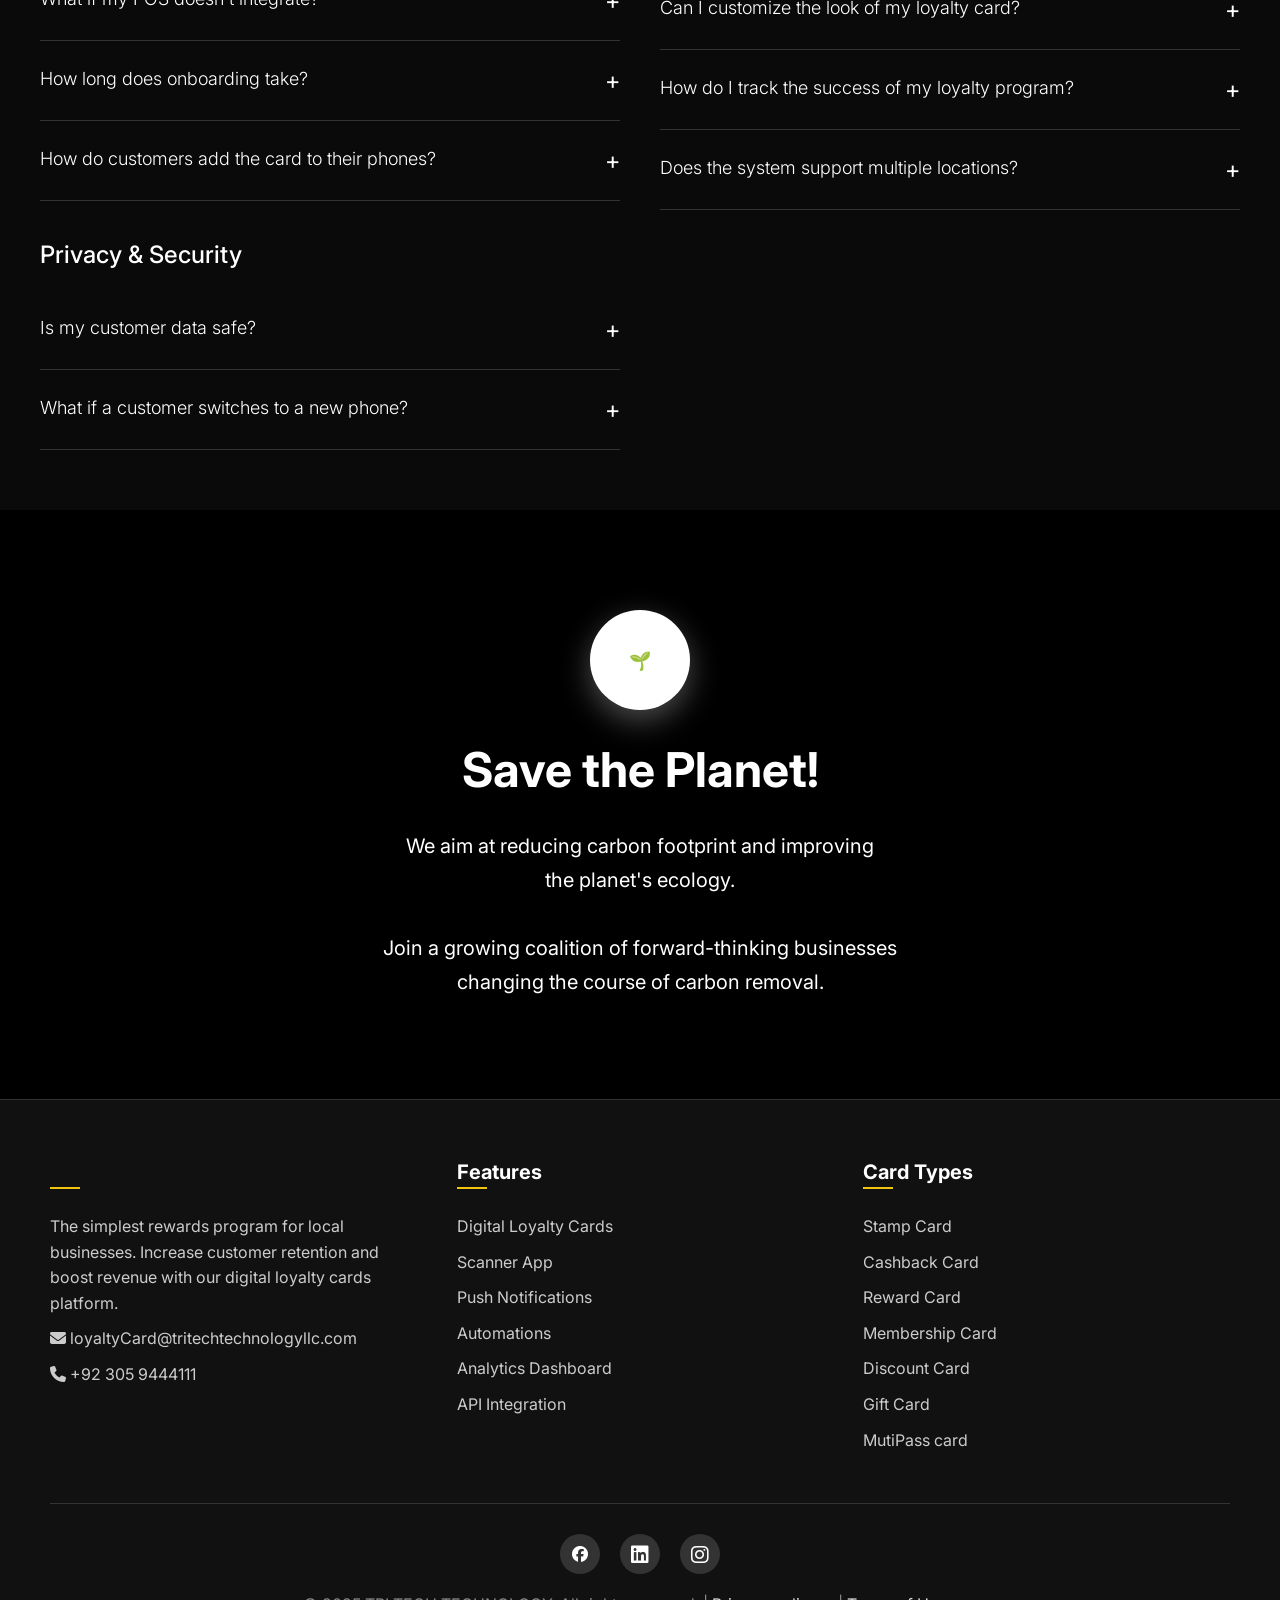
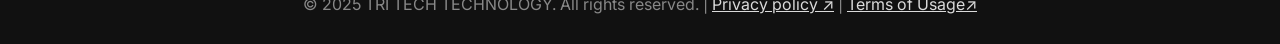
==== commit c6929669: "ok" ====
--- a/Index.html
+++ b/Index.html
@@ -1801,6 +1801,10 @@
             transform: translateZ(0);
         }
 
+        .logo-boost {
+            transform: scale(1.4) !important;
+        }
+
         .logo-track {
             display: flex;
             align-items: center;
@@ -1930,7 +1934,7 @@
     
     
     <div class="trusted-heading">
-        <h2>Trusted by 9+ Brands</h2>
+        <h2>Trusted by 12+ Brands</h2>
     </div>
 
 <div class="logo-slider-container">
@@ -1950,7 +1954,7 @@
                     <img src="clients-logo/Clients/1alkhan-Logo.png" alt="Alkhan Logo" loading="eager" decoding="async">
                 </div>
                 <div class="logo-item">
-                    <img src="clients-logo/Clients/Padel-logo.png" alt="Padel Logo" loading="eager" decoding="async">
+                    <img src="clients-logo/Clients/Padel-logo.png" alt="Padel Logo" loading="eager" decoding="async" class="logo-boost">
                 </div>
                 <div class="logo-item">
                     <img src="clients-logo/Clients/NoFilter-logo.PNG" alt="NoFilter Logo" loading="eager" decoding="async">
@@ -1966,6 +1970,15 @@
                 </div>
                 <div class="logo-item">
                     <img src="clients-logo/Clients/Steakaway-logo.png" alt="Steakaway Logo" loading="eager" decoding="async">
+                </div>
+                <div class="logo-item">
+                    <img src="clients-logo/Clients/mysa-logo.png" alt="mysa Logo" loading="eager" decoding="async" class="logo-boost">
+                </div>
+                <div class="logo-item">
+                    <img src="clients-logo/Clients/short -ogo.png" alt="short Logo" loading="eager" decoding="async">
+                </div>
+                <div class="logo-item">
+                    <img src="clients-logo/Clients/The-Slab-logo.png" alt="The Slab Logo" loading="eager" decoding="async" class="logo-boost">
                 </div>
                 
                 <!-- Duplicate set for seamless loop -->
@@ -1982,7 +1995,7 @@
                     <img src="clients-logo/Clients/1alkhan-Logo.png" alt="Alkhan Logo" loading="lazy" decoding="async">
                 </div>
                 <div class="logo-item">
-                    <img src="clients-logo/Clients/Padel-logo.png" alt="Padel Logo" loading="lazy" decoding="async">
+                    <img src="clients-logo/Clients/Padel-logo.png" alt="Padel Logo" loading="lazy" decoding="async" class="logo-boost">
                 </div>
                 <div class="logo-item">
                     <img src="clients-logo/Clients/NoFilter-logo.PNG" alt="NoFilter Logo" loading="lazy" decoding="async">
@@ -1998,6 +2011,15 @@
                 </div>
                 <div class="logo-item">
                     <img src="clients-logo/Clients/Steakaway-logo" alt="Steakaway Logo" loading="lazy" decoding="async">
+                </div>
+                <div class="logo-item">
+                    <img src="clients-logo/Clients/mysa-logo.png" alt="mysa Logo" loading="lazy" decoding="async" class="logo-boost">
+                </div>
+                <div class="logo-item">
+                    <img src="clients-logo/Clients/short -ogo.png" alt="short Logo" loading="lazy" decoding="async">
+                </div>
+                <div class="logo-item">
+                    <img src="clients-logo/Clients/The-Slab-logo.png" alt="The Slab Logo" loading="lazy" decoding="async" class="logo-boost">
                 </div>
             </div>
         </div>
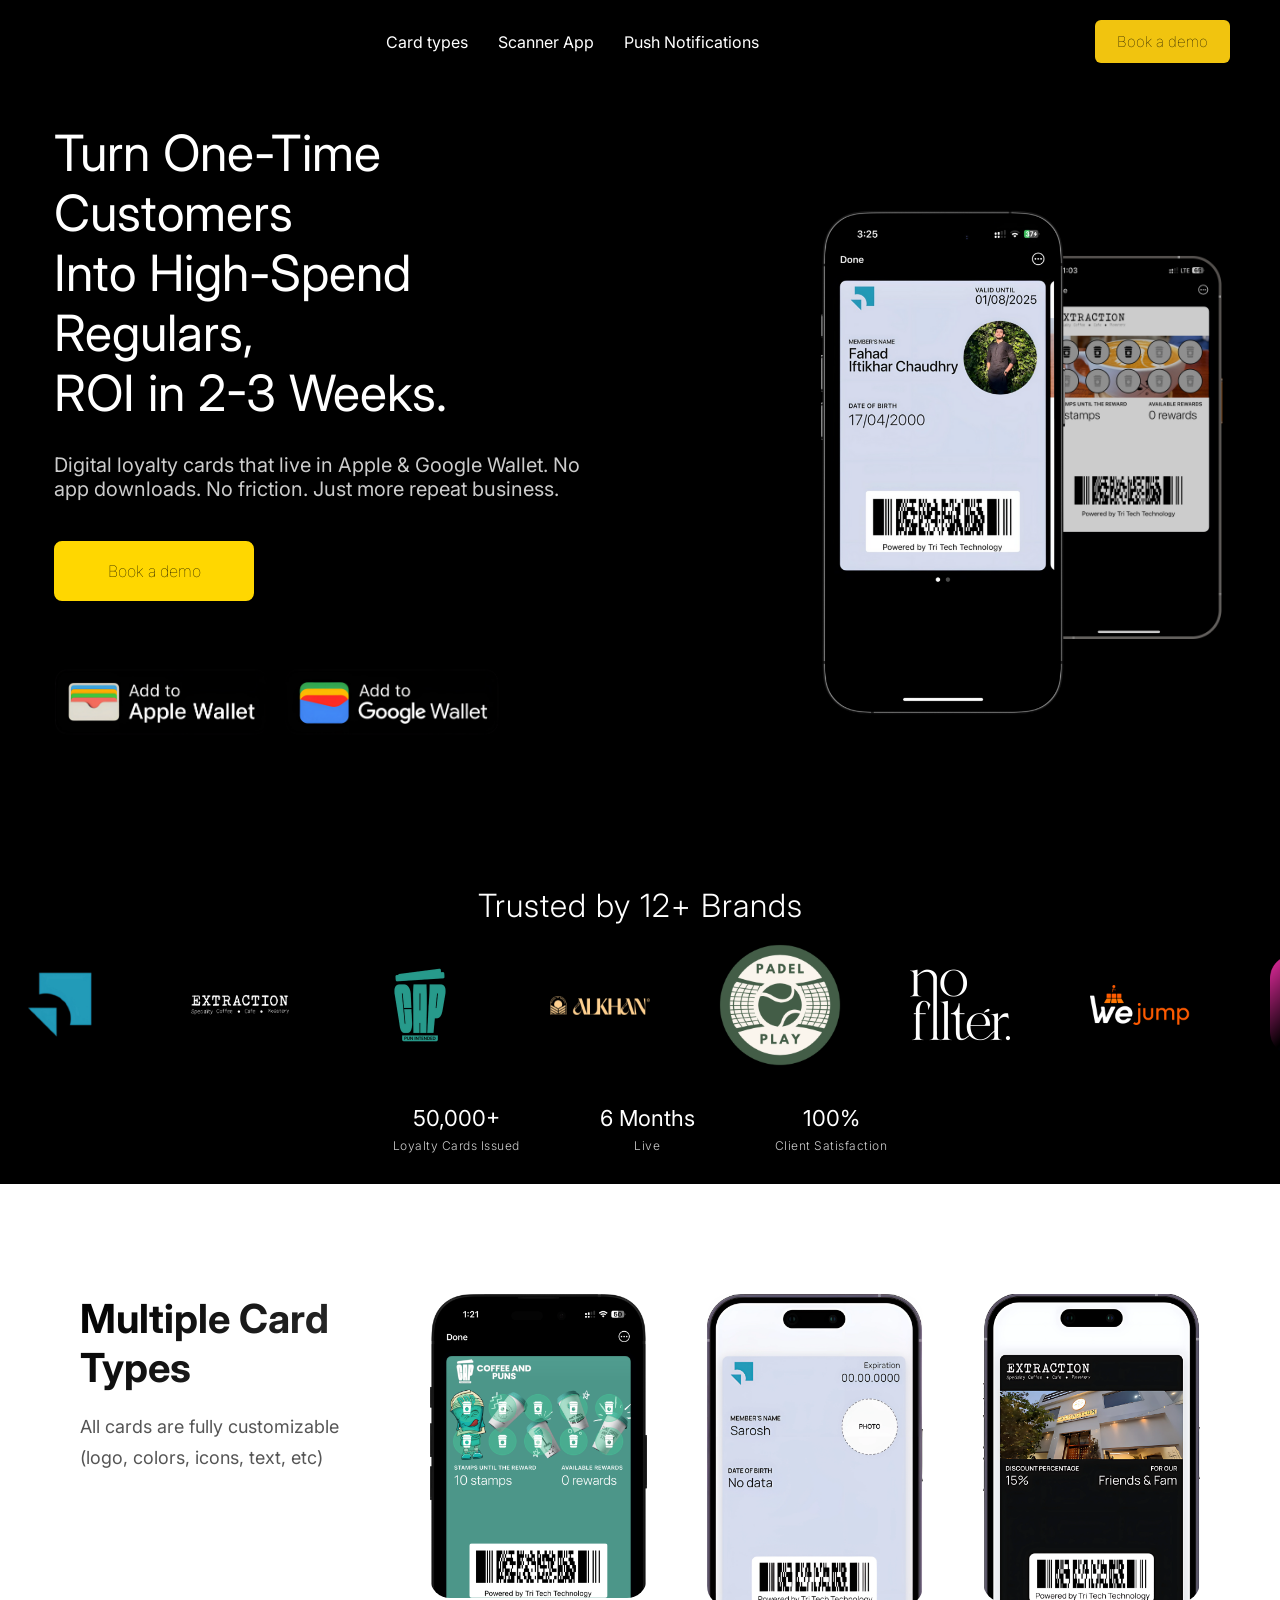
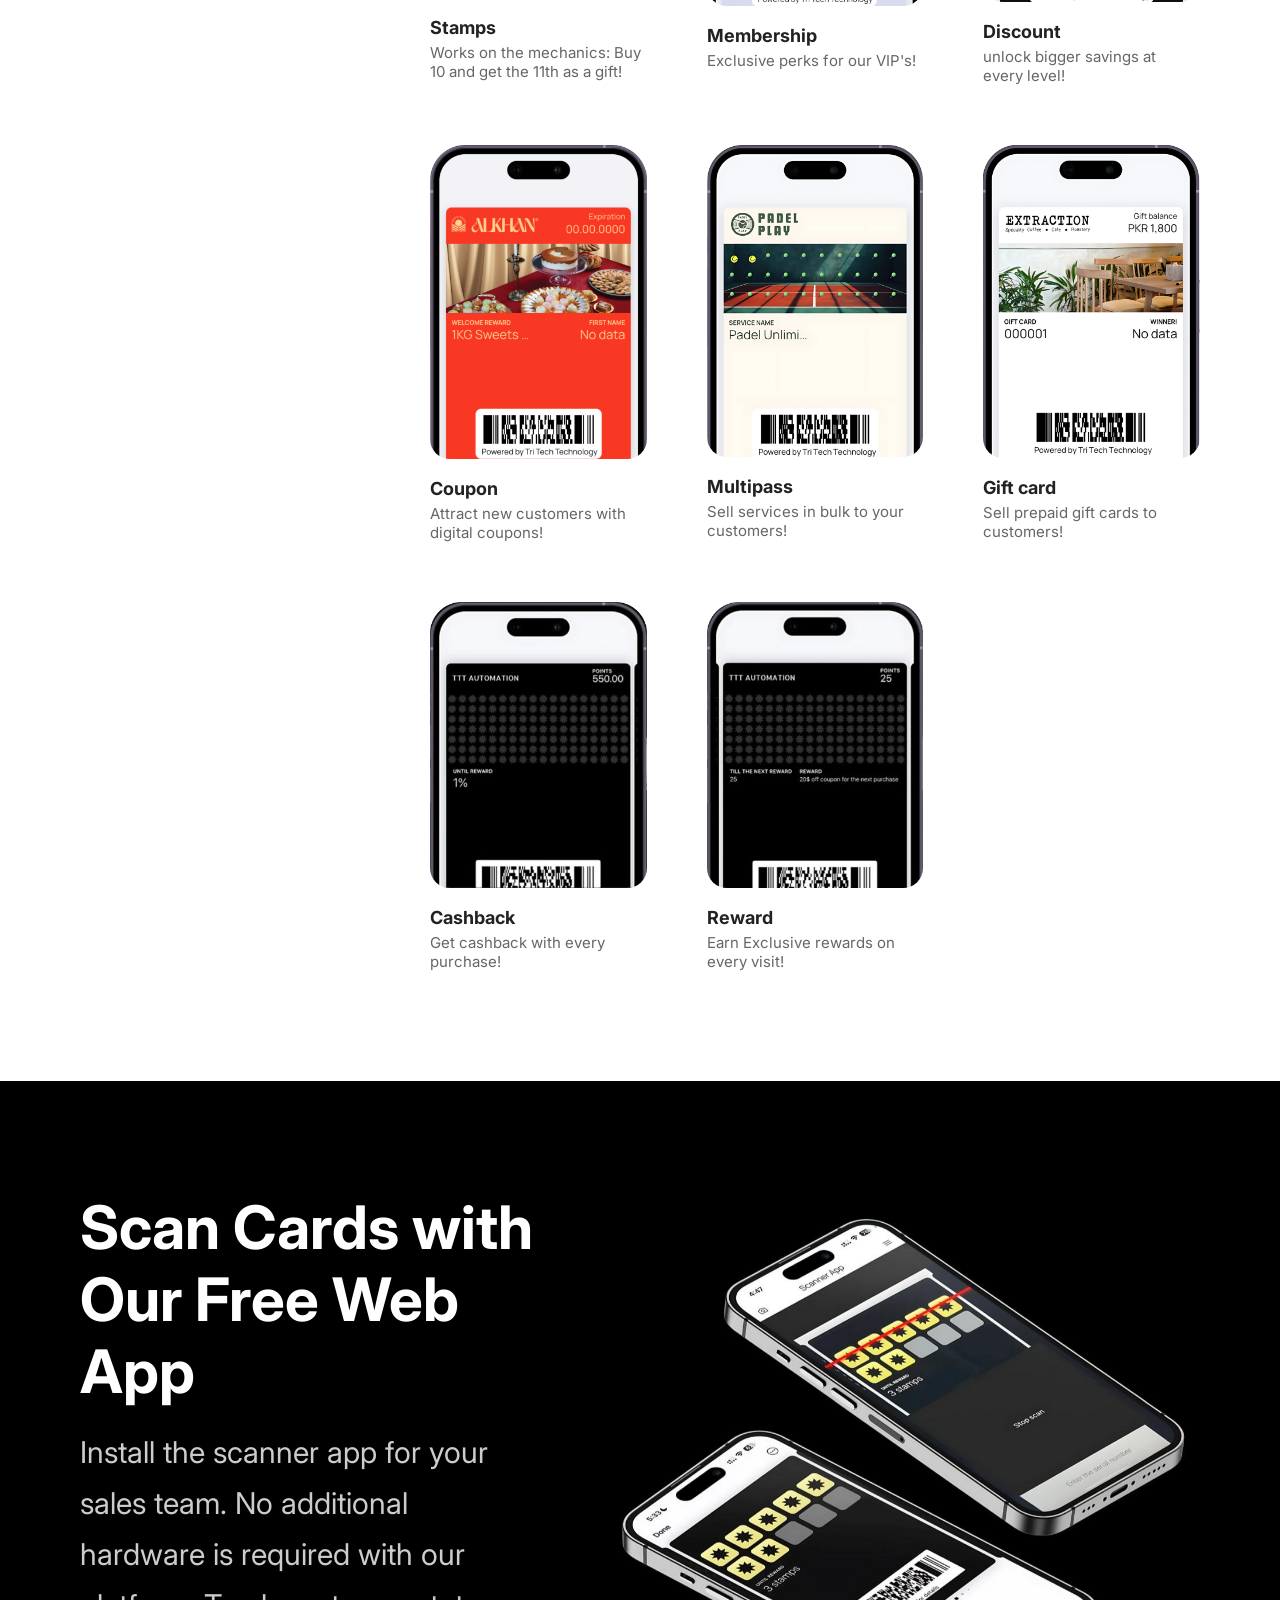
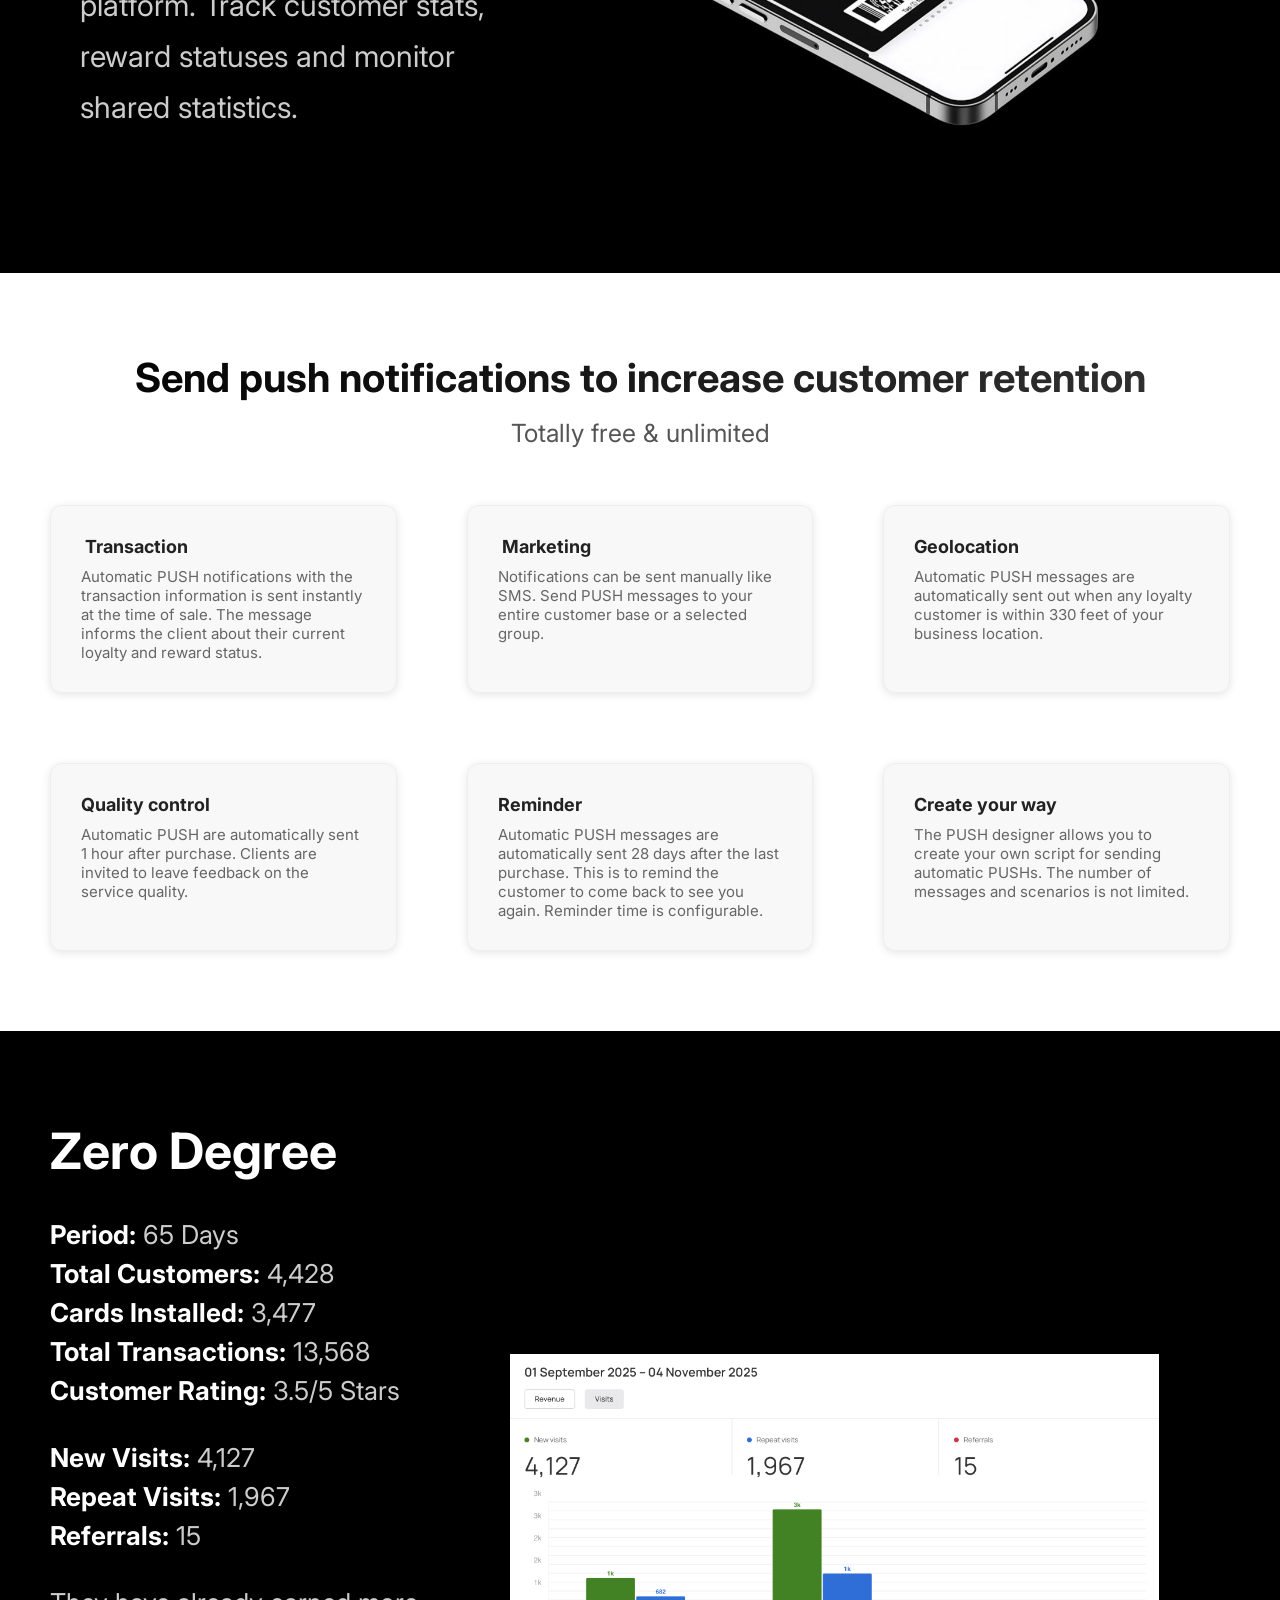
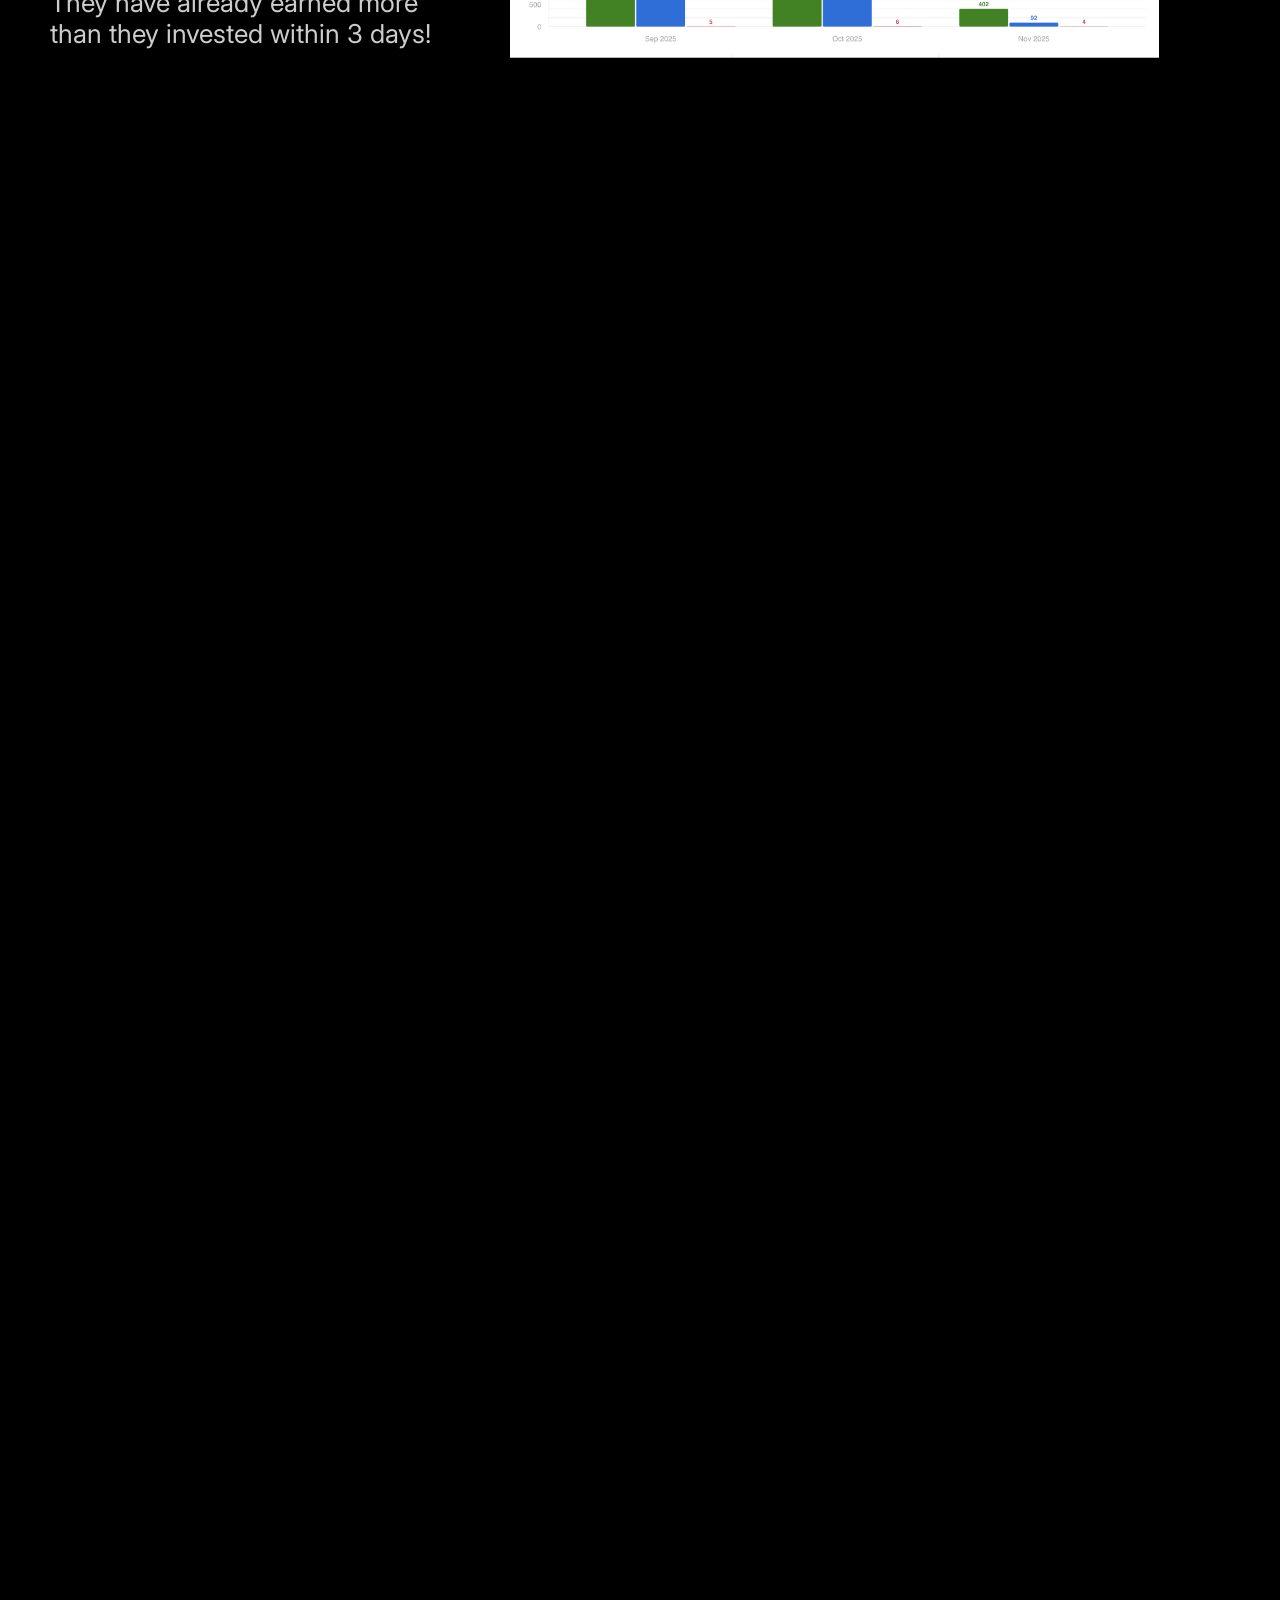
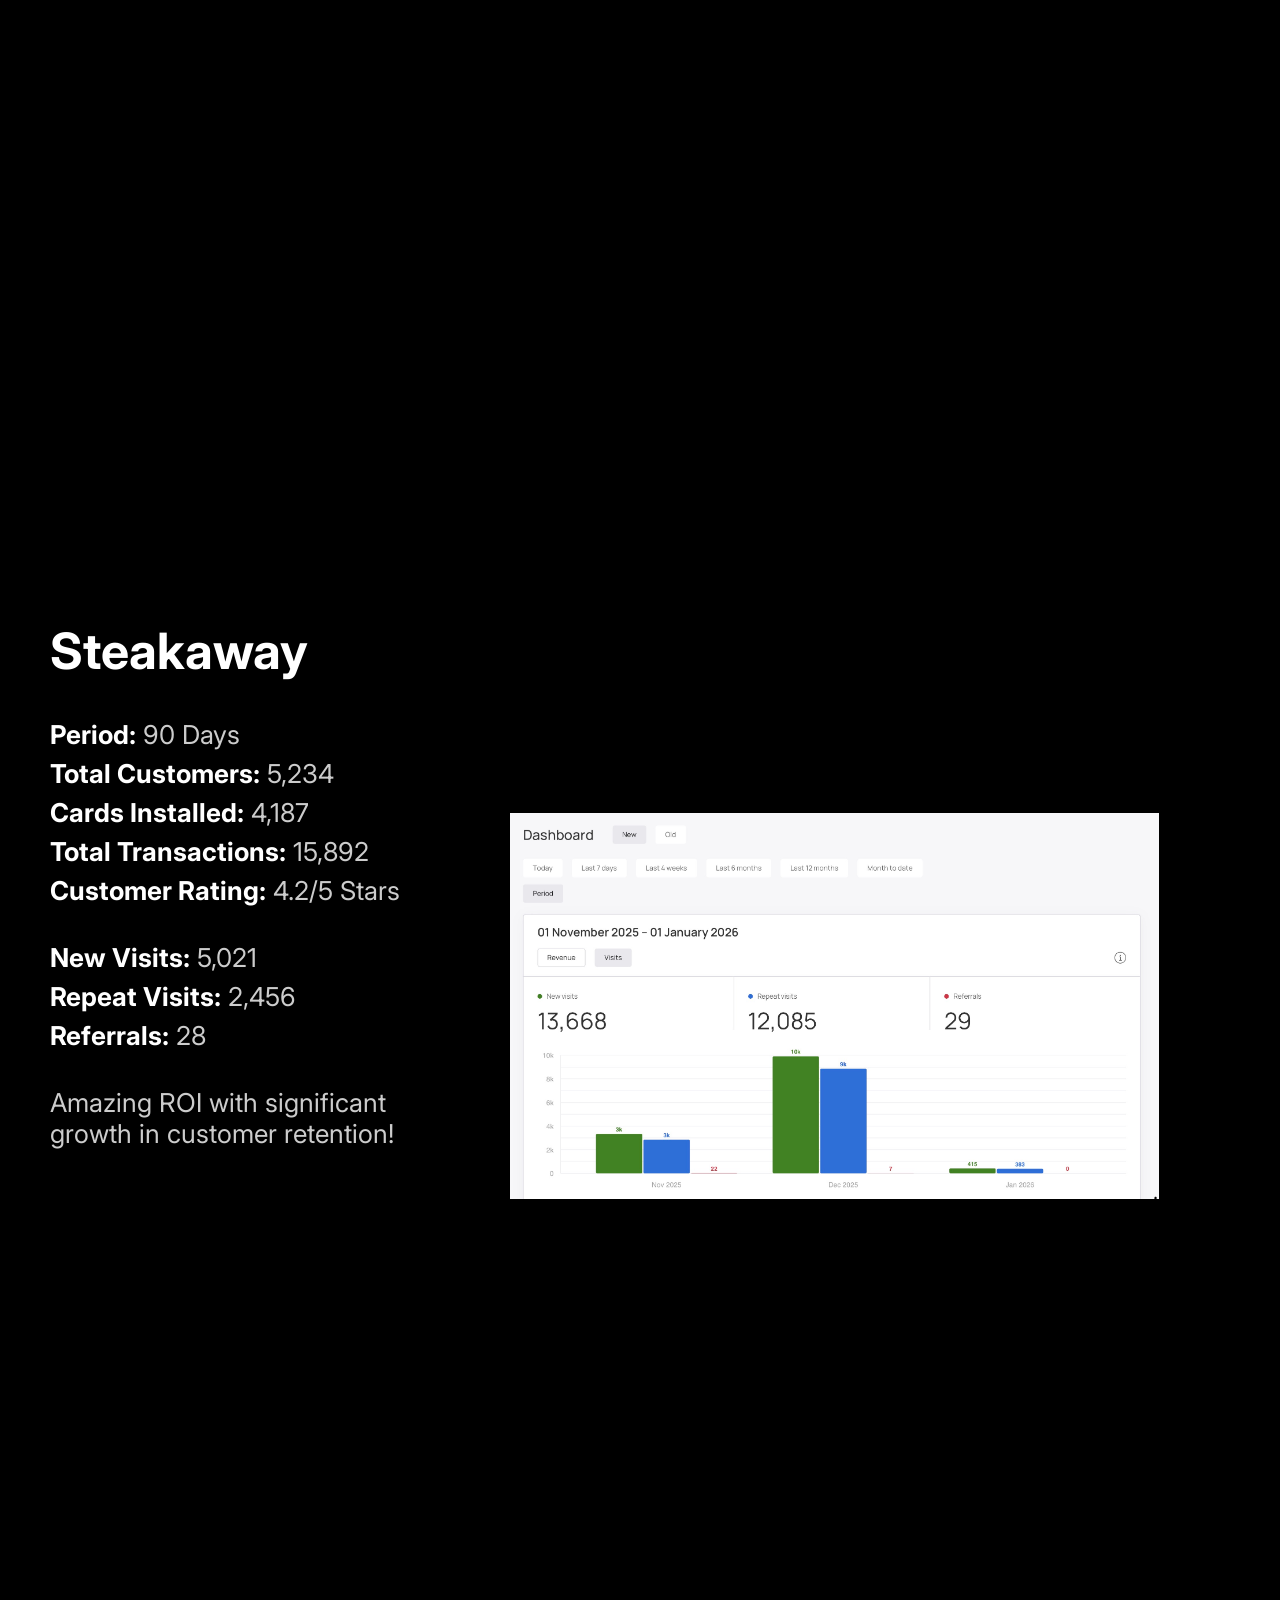
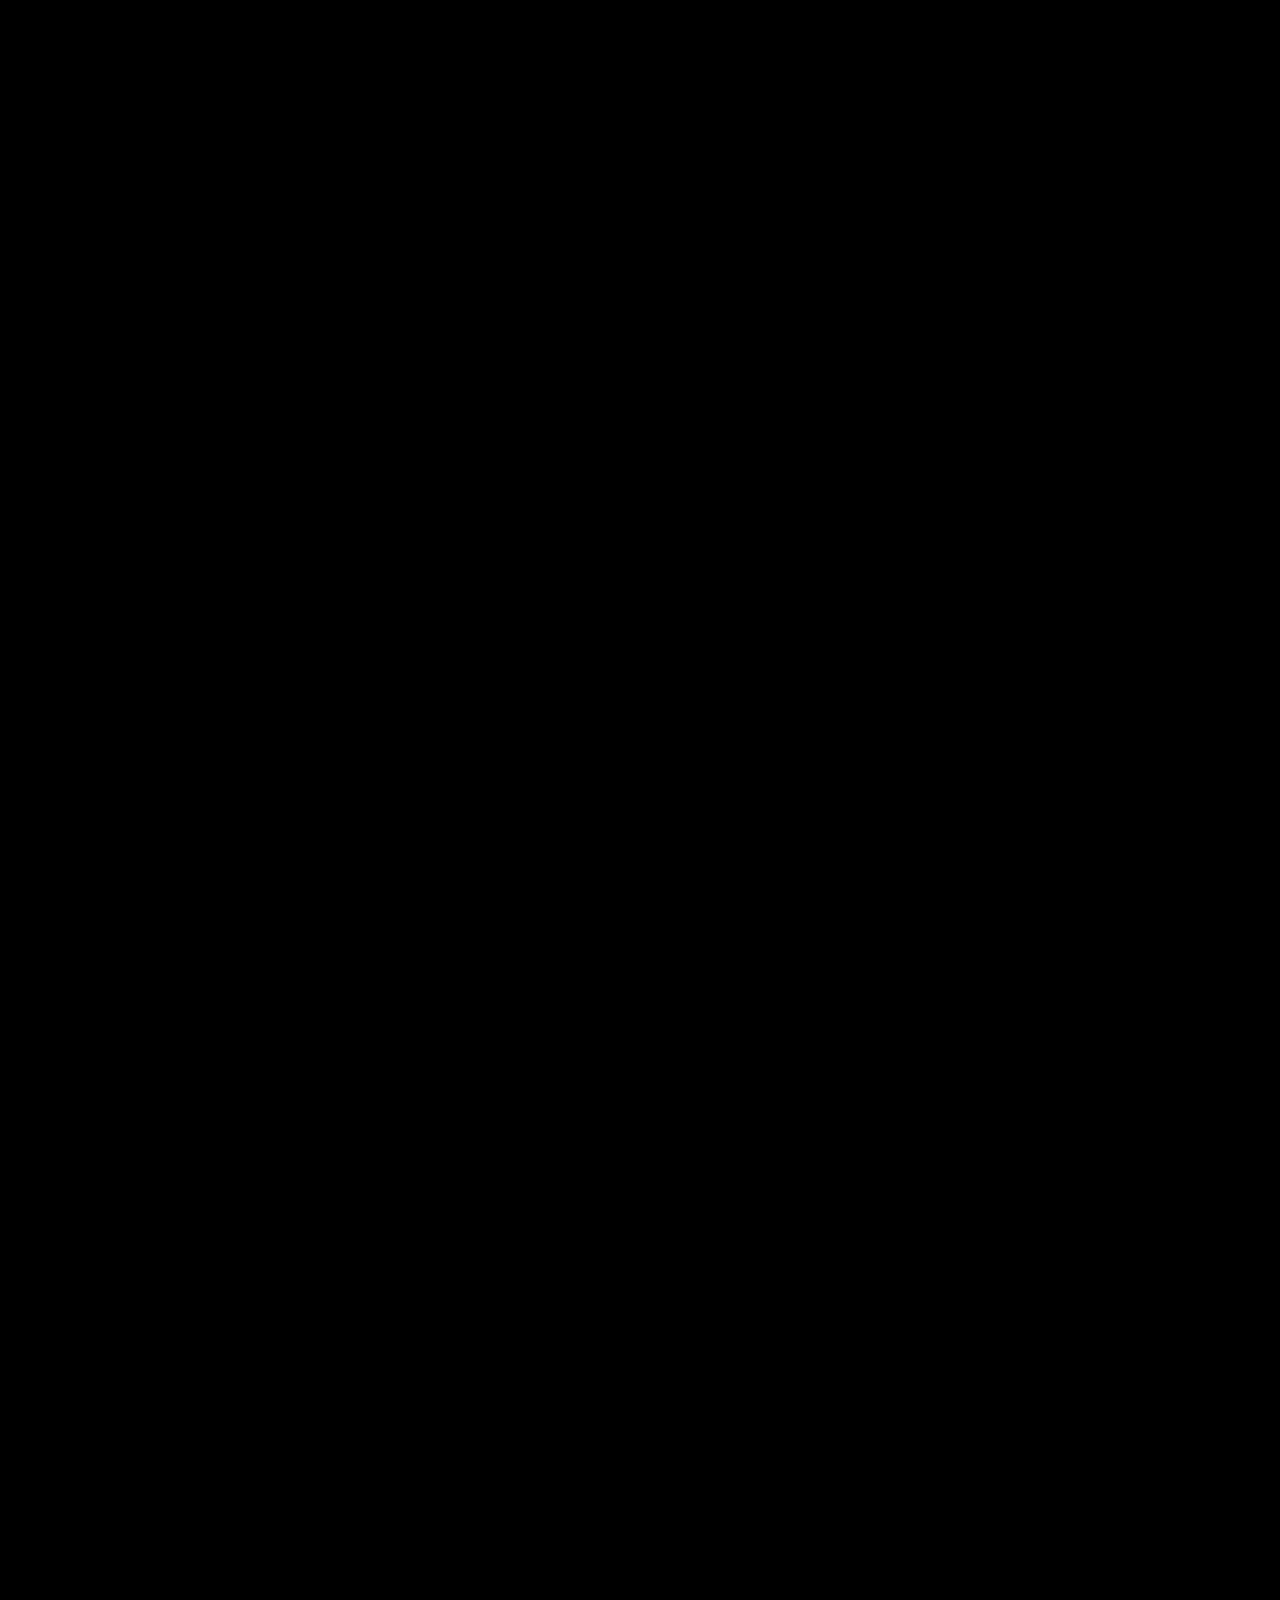
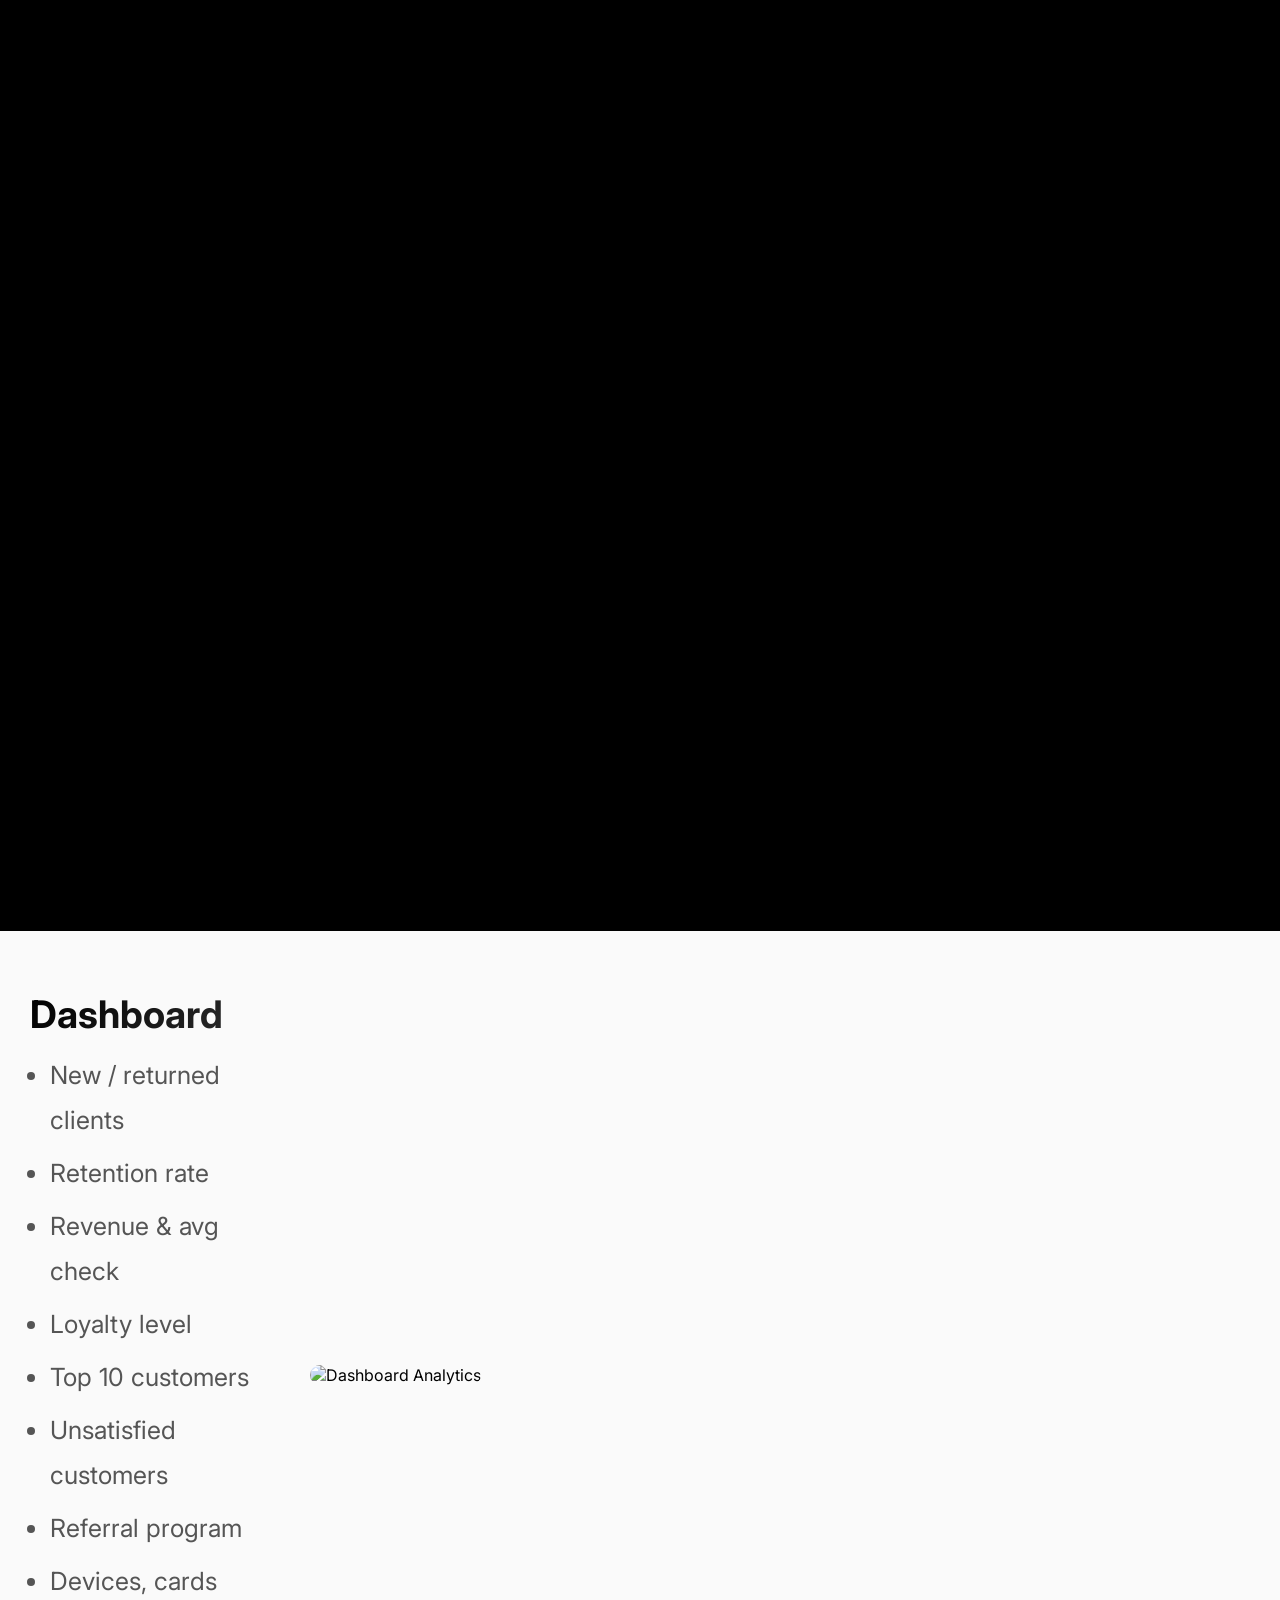
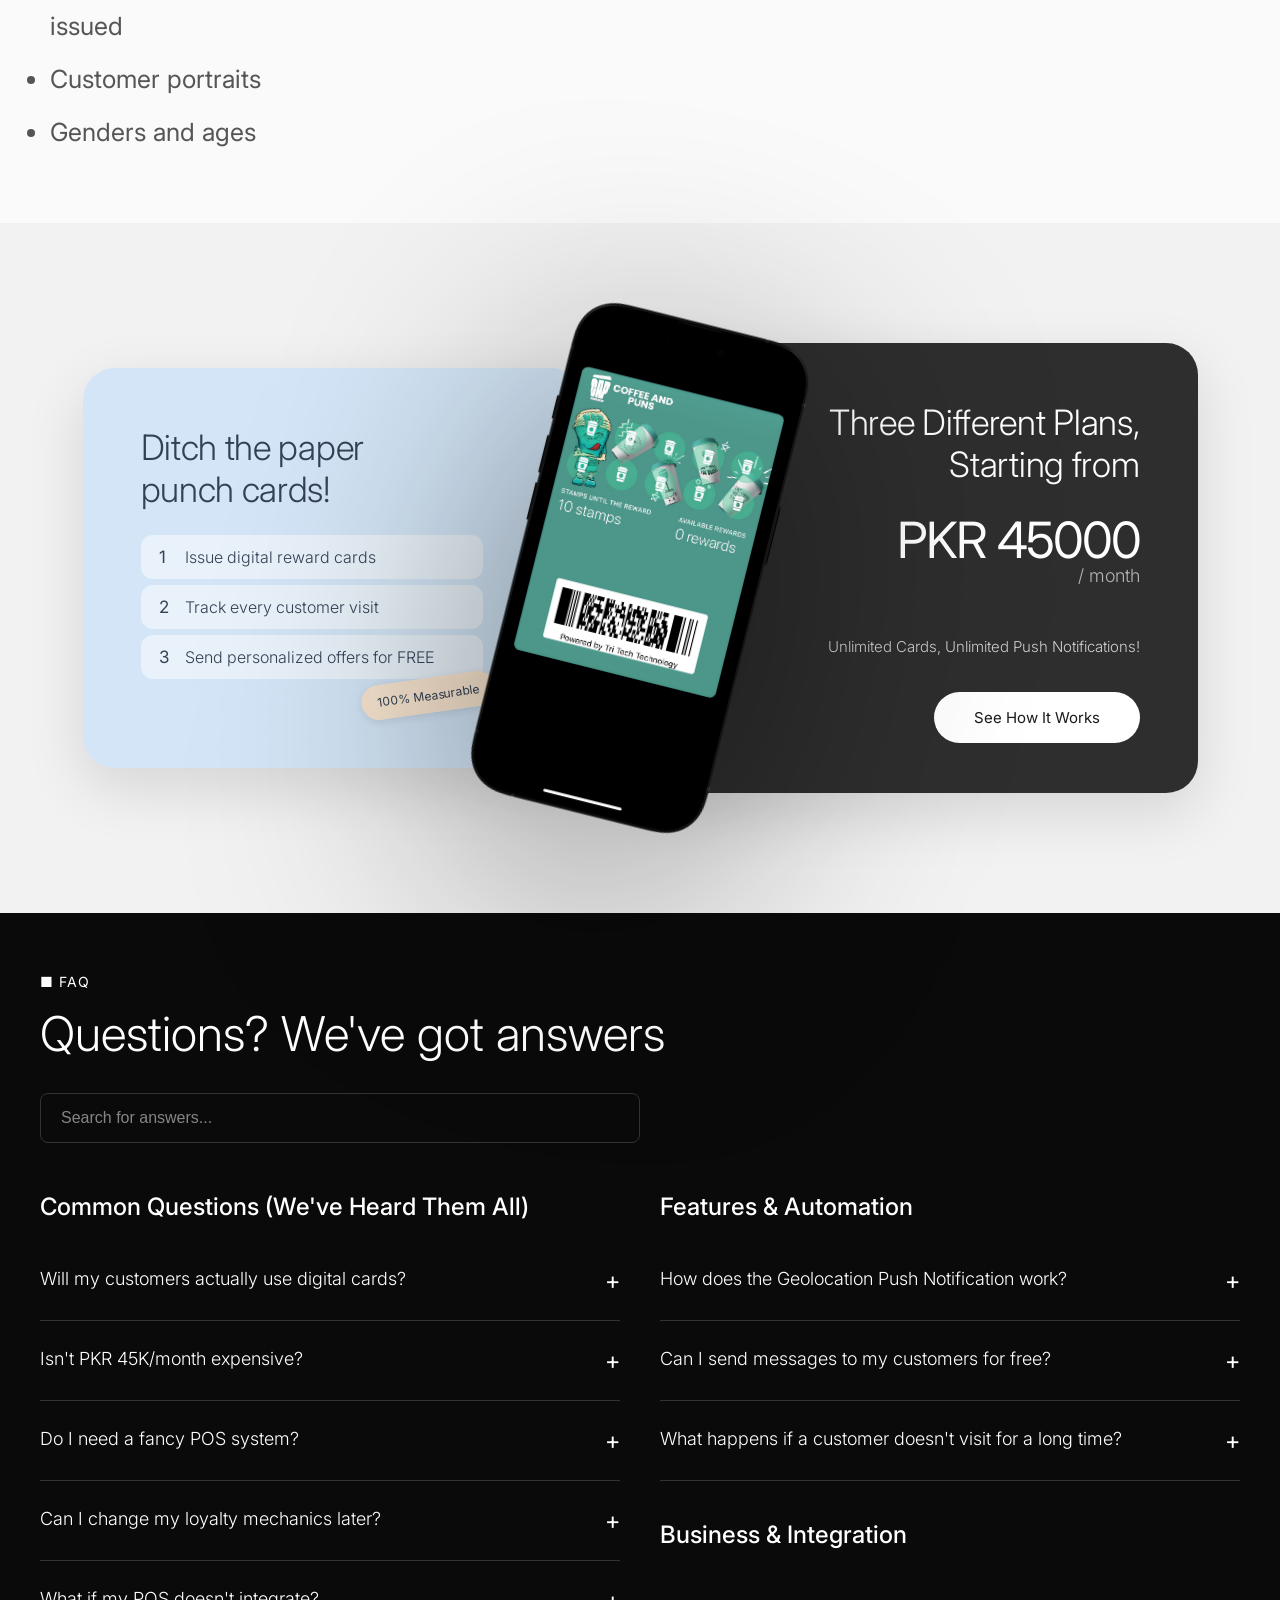
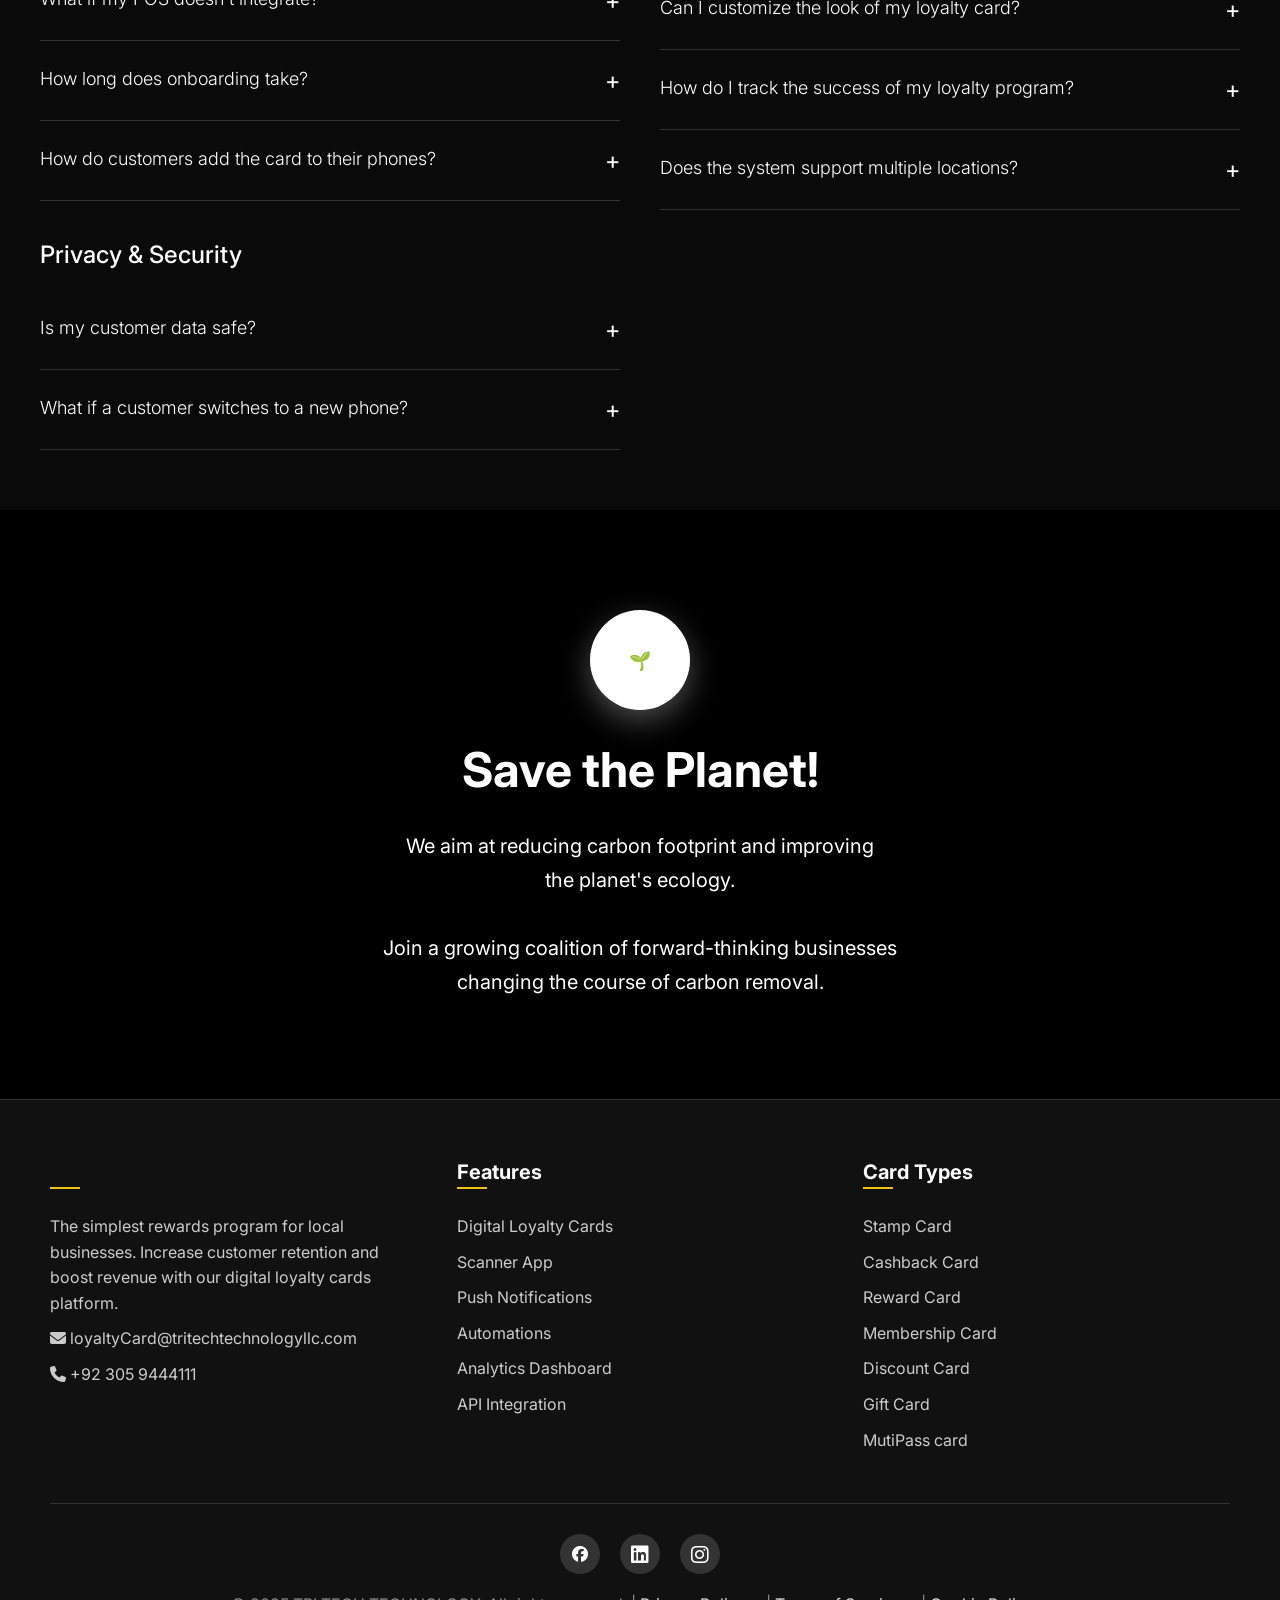
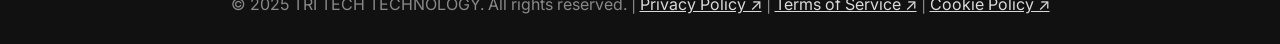
==== commit 8e029897: "Add Terms of Service page with comprehensive legal agreements and styling" ====
--- a/Index.html
+++ b/Index.html
@@ -2548,10 +2548,11 @@
                     aria-label="Instagram"><i class="fab fa-instagram fa-lg"></i></a>
             </div>
             <p>&copy; 2025 TRI TECH TECHNOLOGY. All rights reserved. | <a
-                    href="https://lc.tritechtechnologyllc.com/promo/gdpr/privacy-policy" style="color: #dadada;">Privacy
-                    policy ↗</a>
-                | <a href="https://lc.tritechtechnologyllc.com/promo/gdpr/subscription-agreement"
-                    style="color: #dadada;">Terms of Usage↗</a>
+                    href="privacy-policy.html" target="_blank" style="color: #dadada;">Privacy Policy ↗</a>
+                | <a href="terms-of-service.html" target="_blank"
+                    style="color: #dadada;">Terms of Service ↗</a>
+                | <a href="cookie-policy.html" target="_blank"
+                    style="color: #dadada;">Cookie Policy ↗</a>
         </div>
     </footer>
 
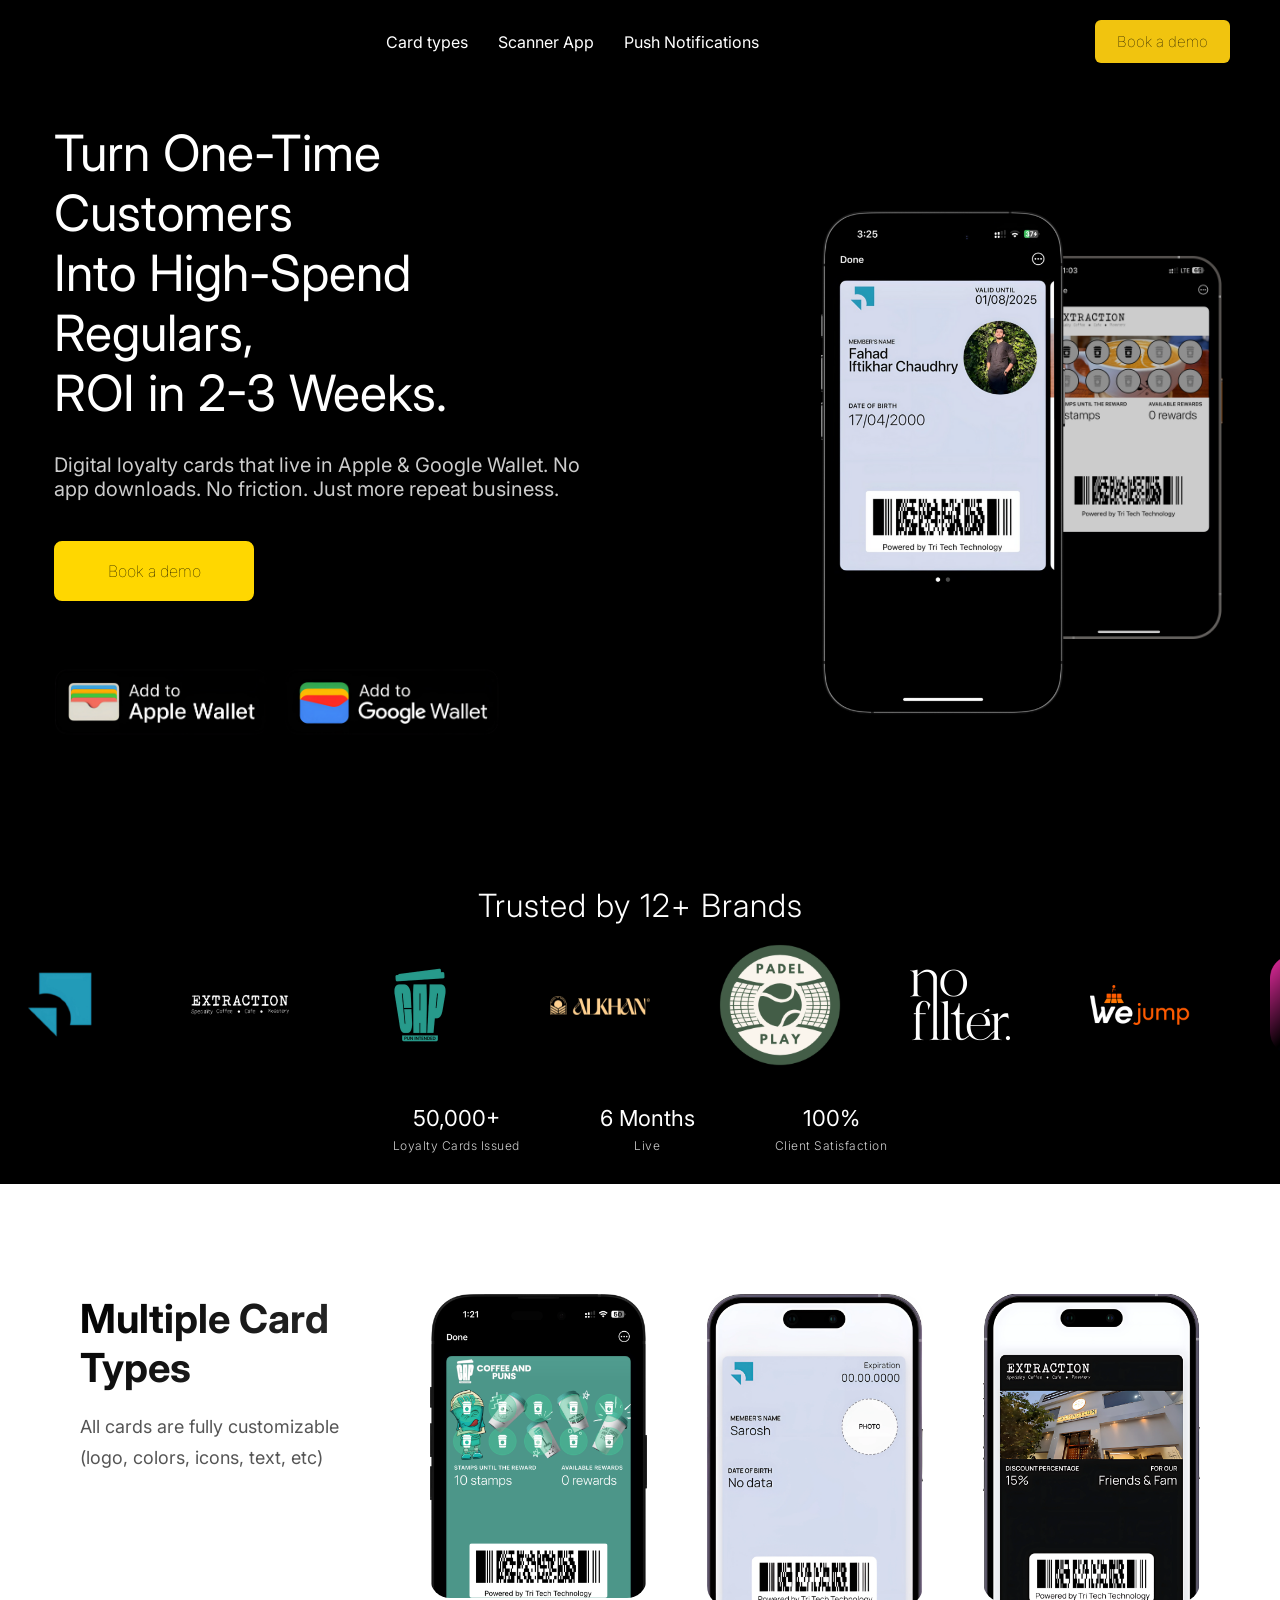
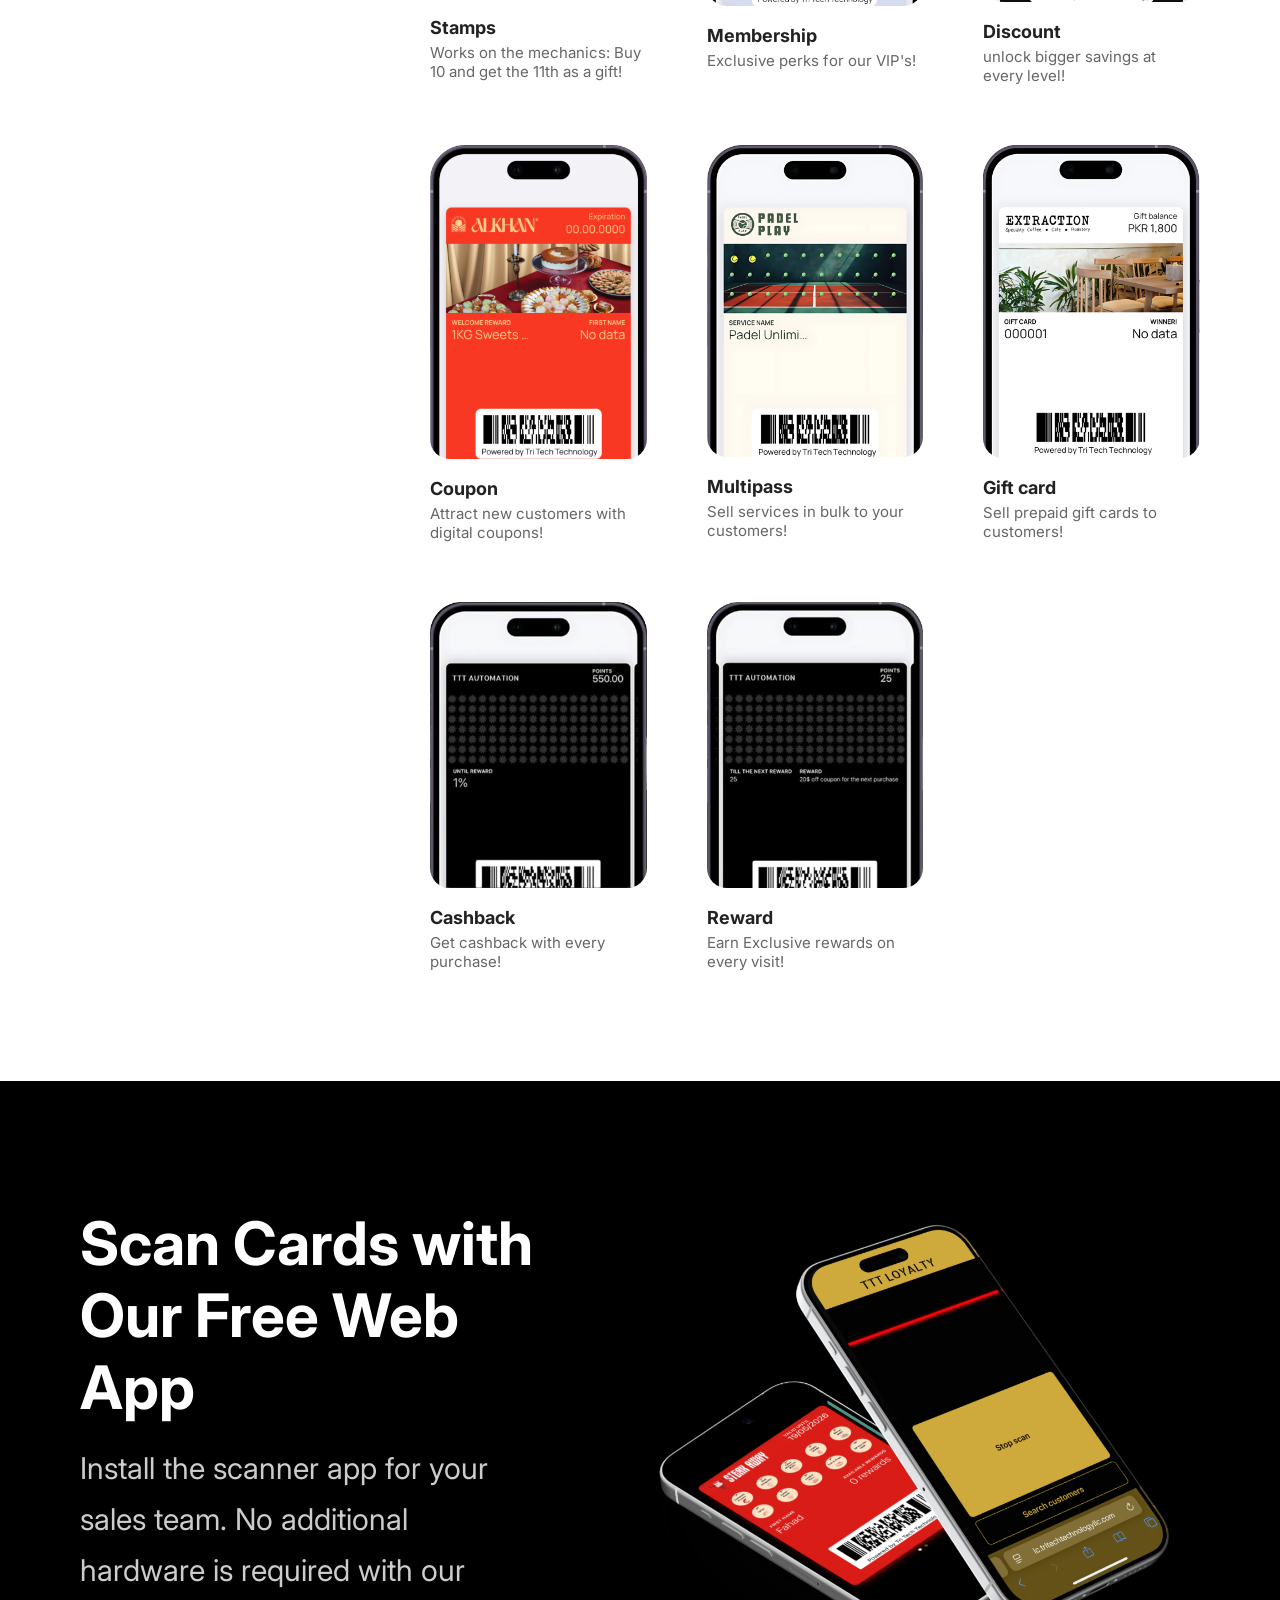
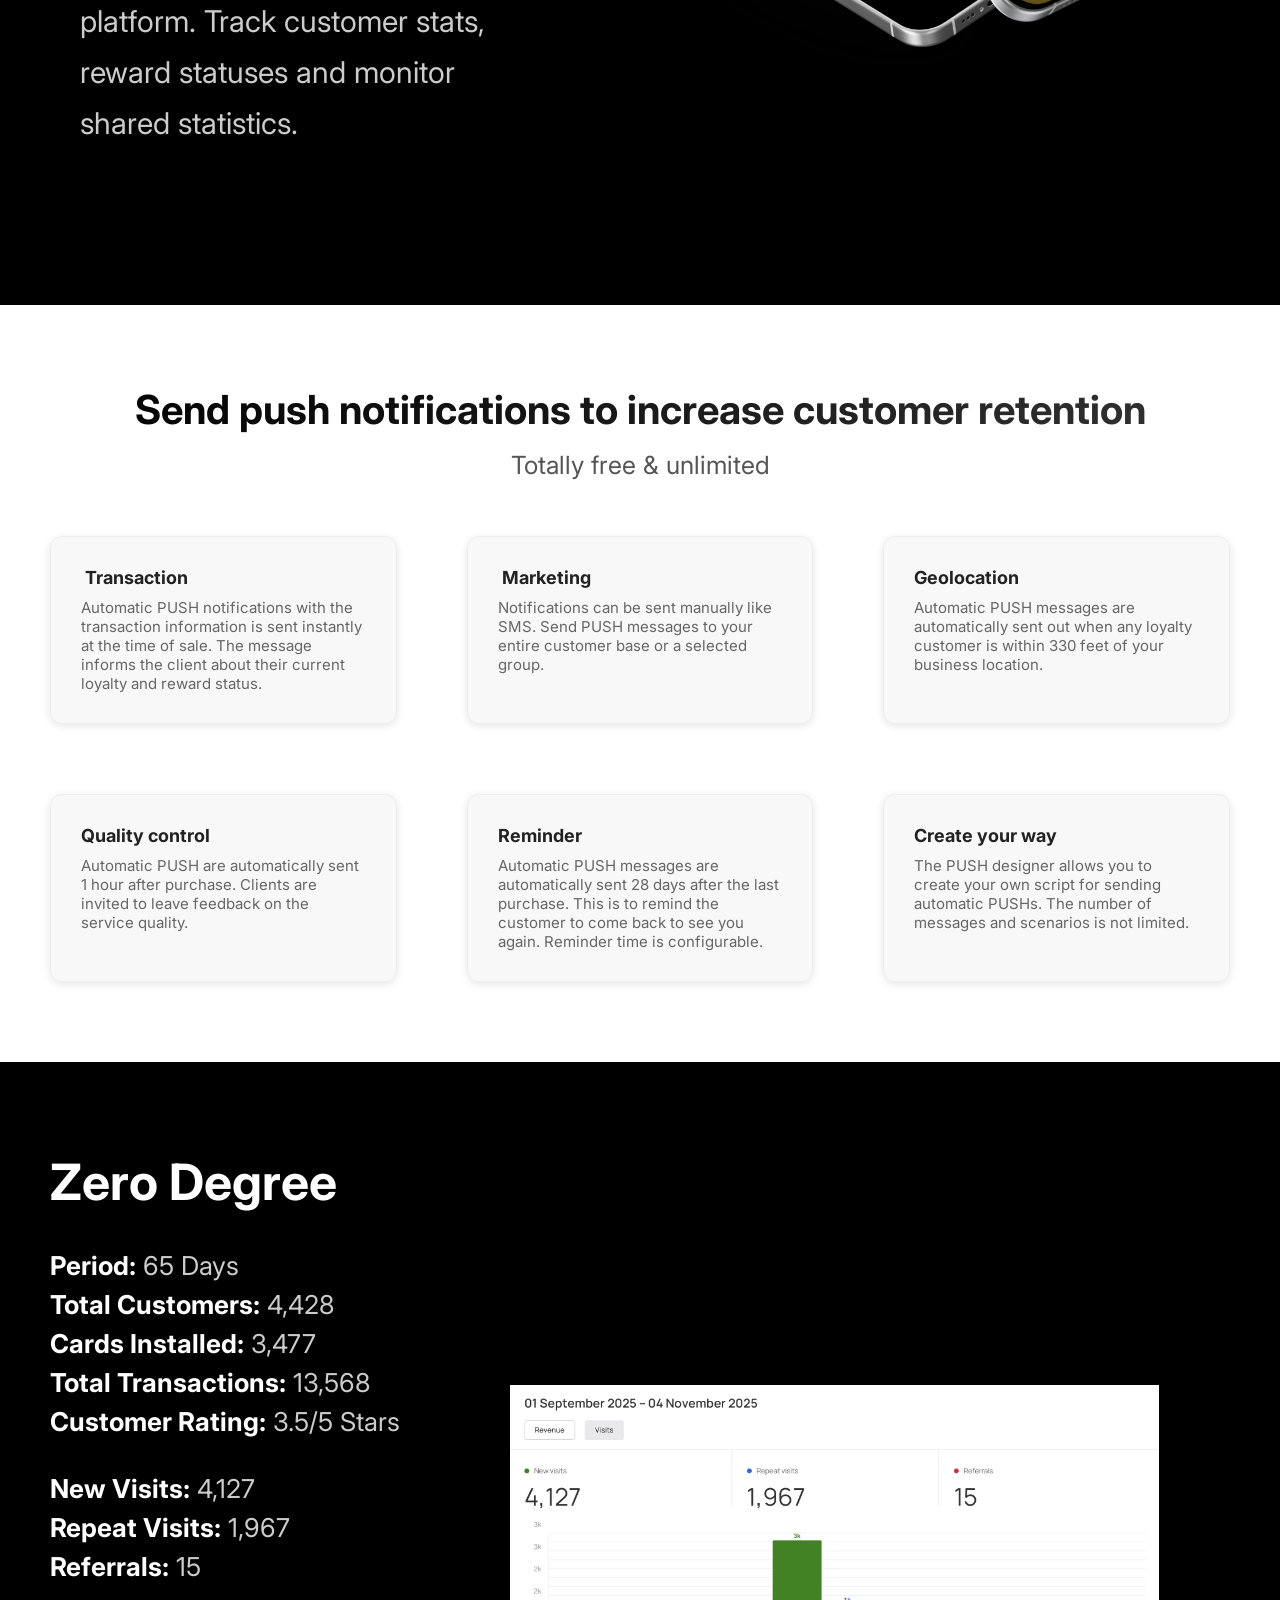
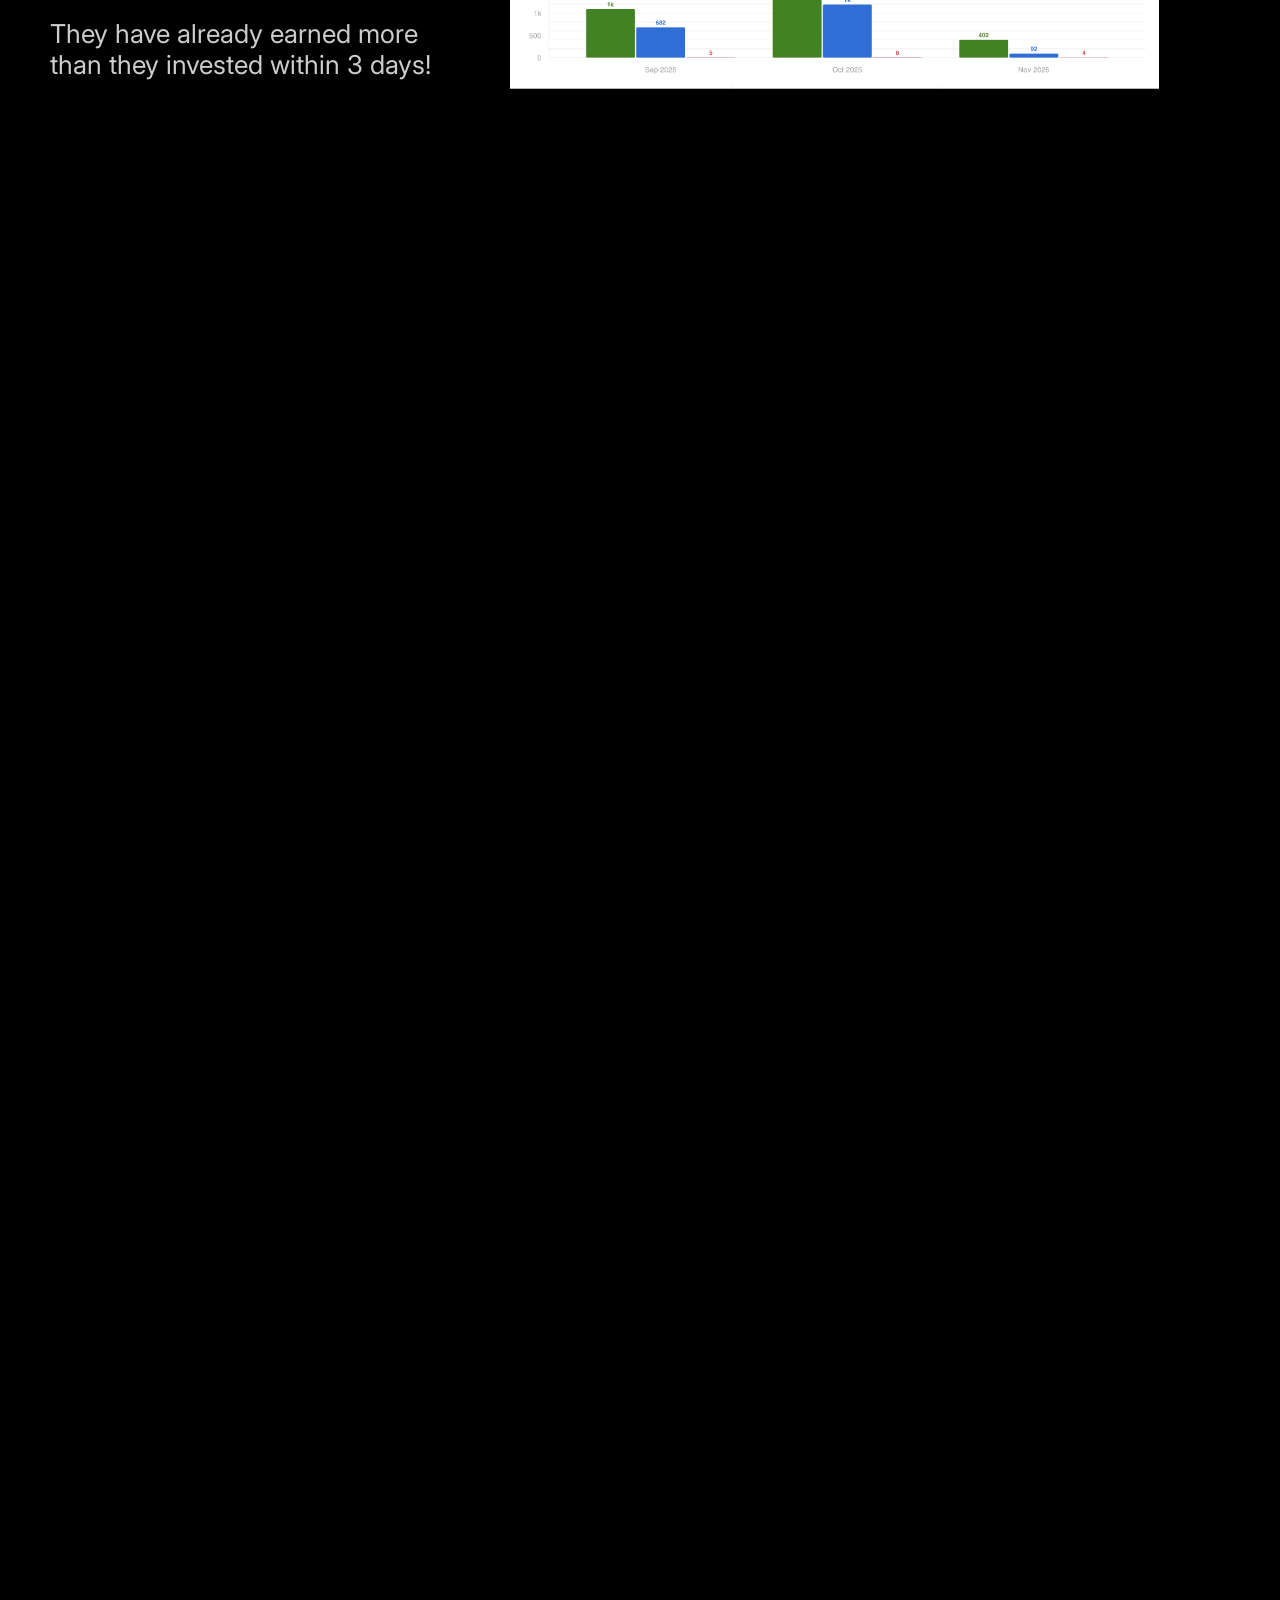
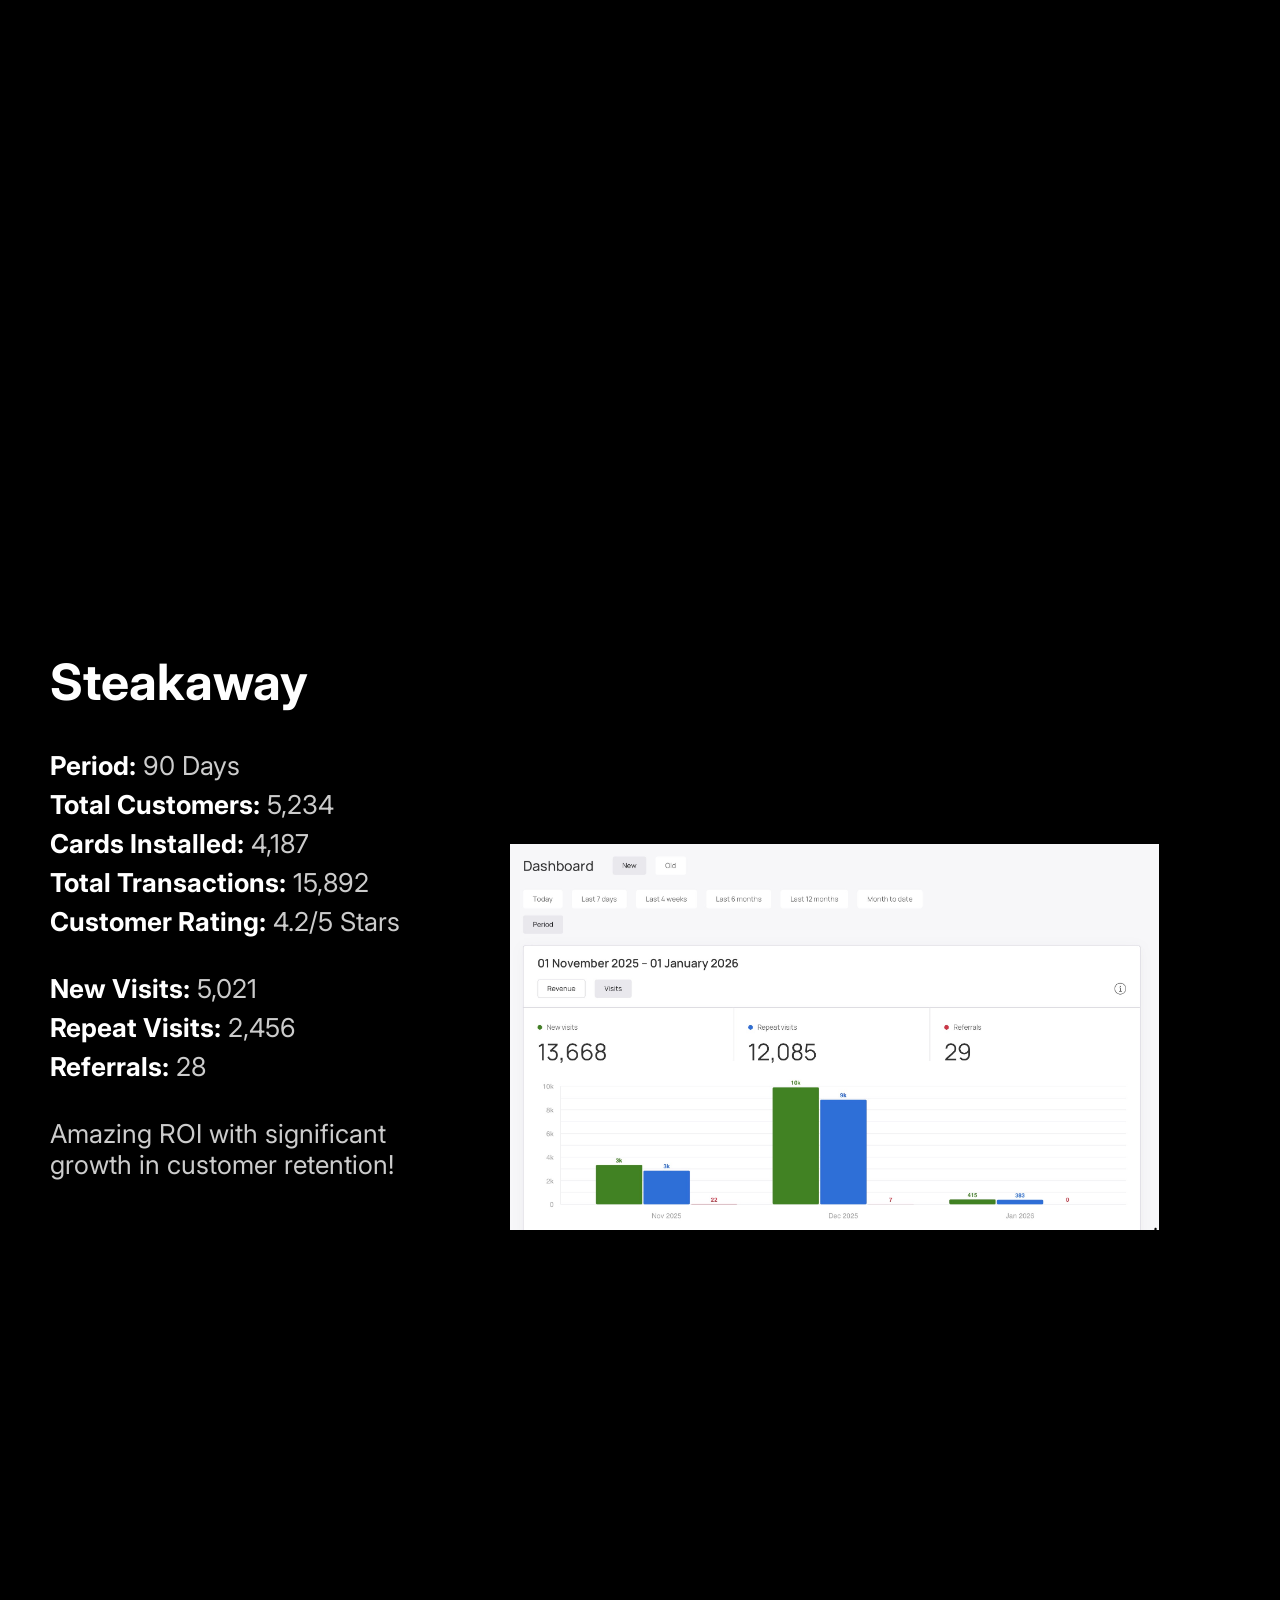
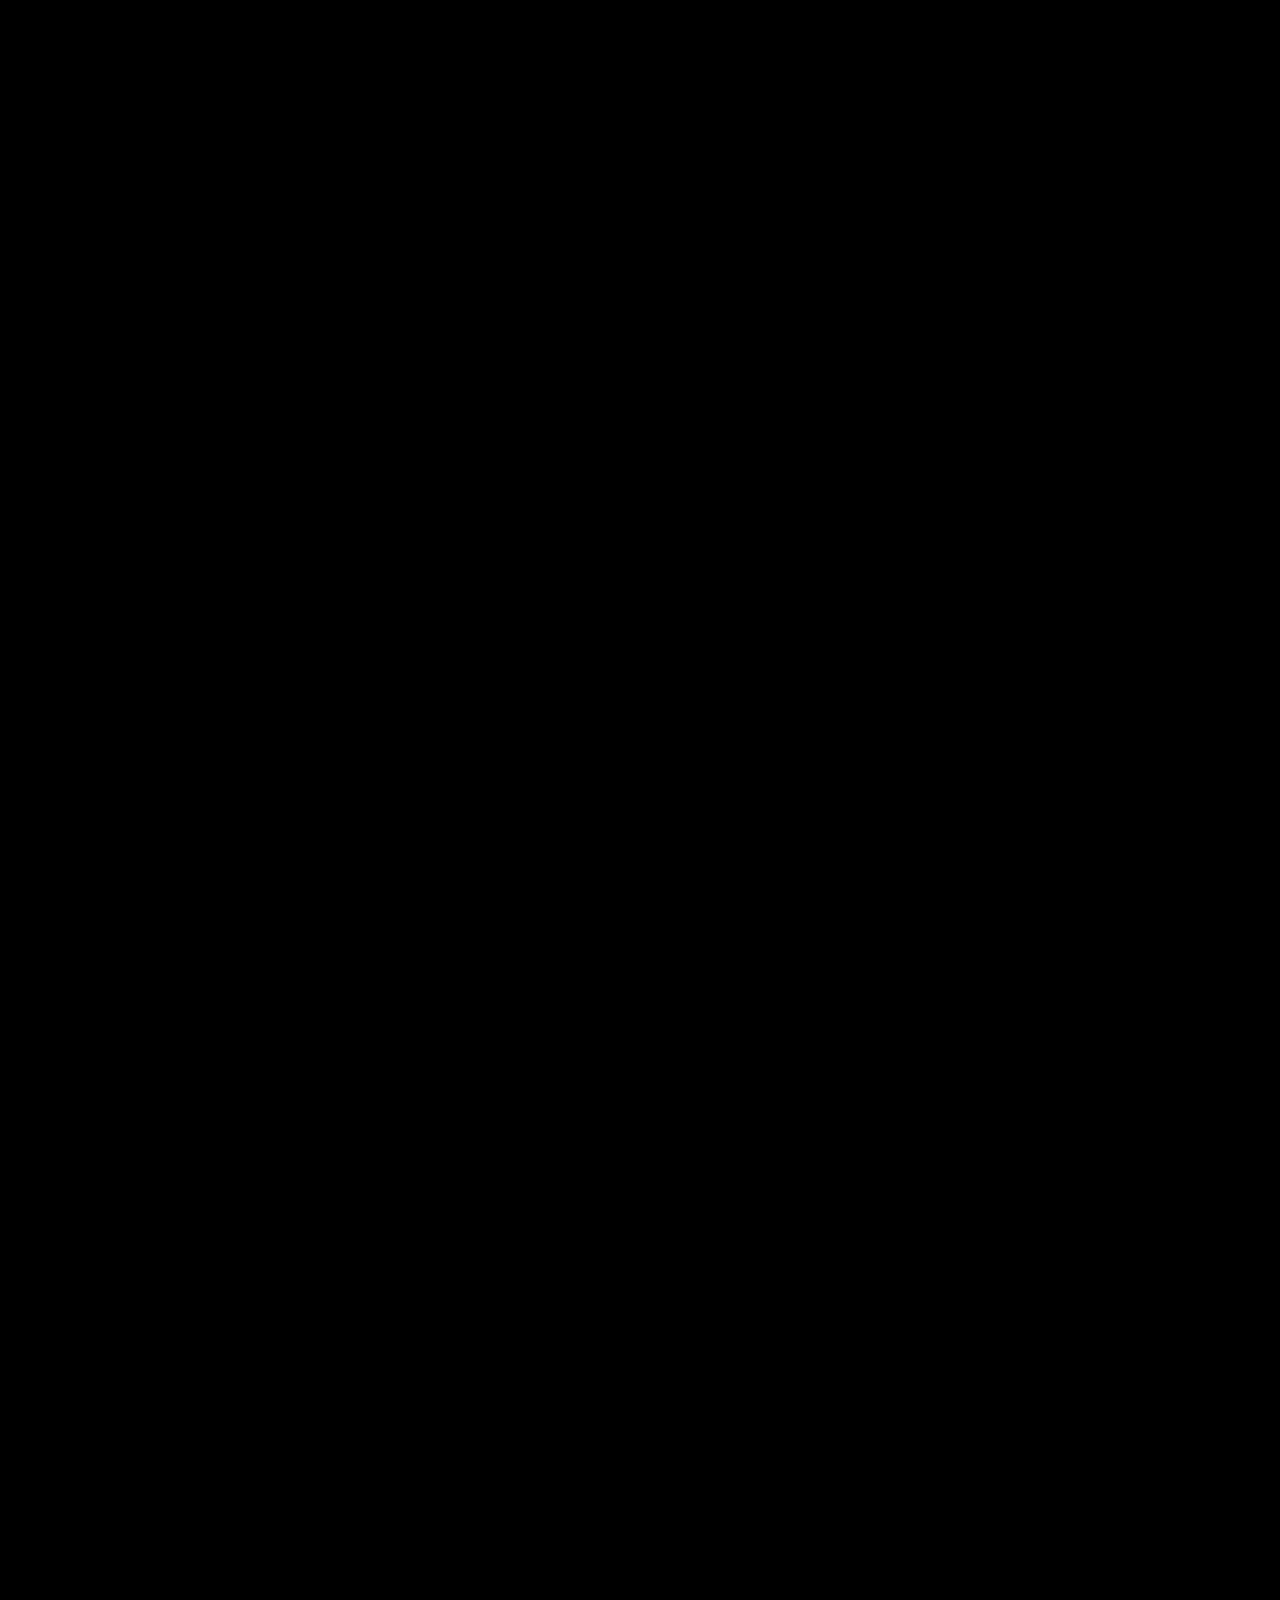
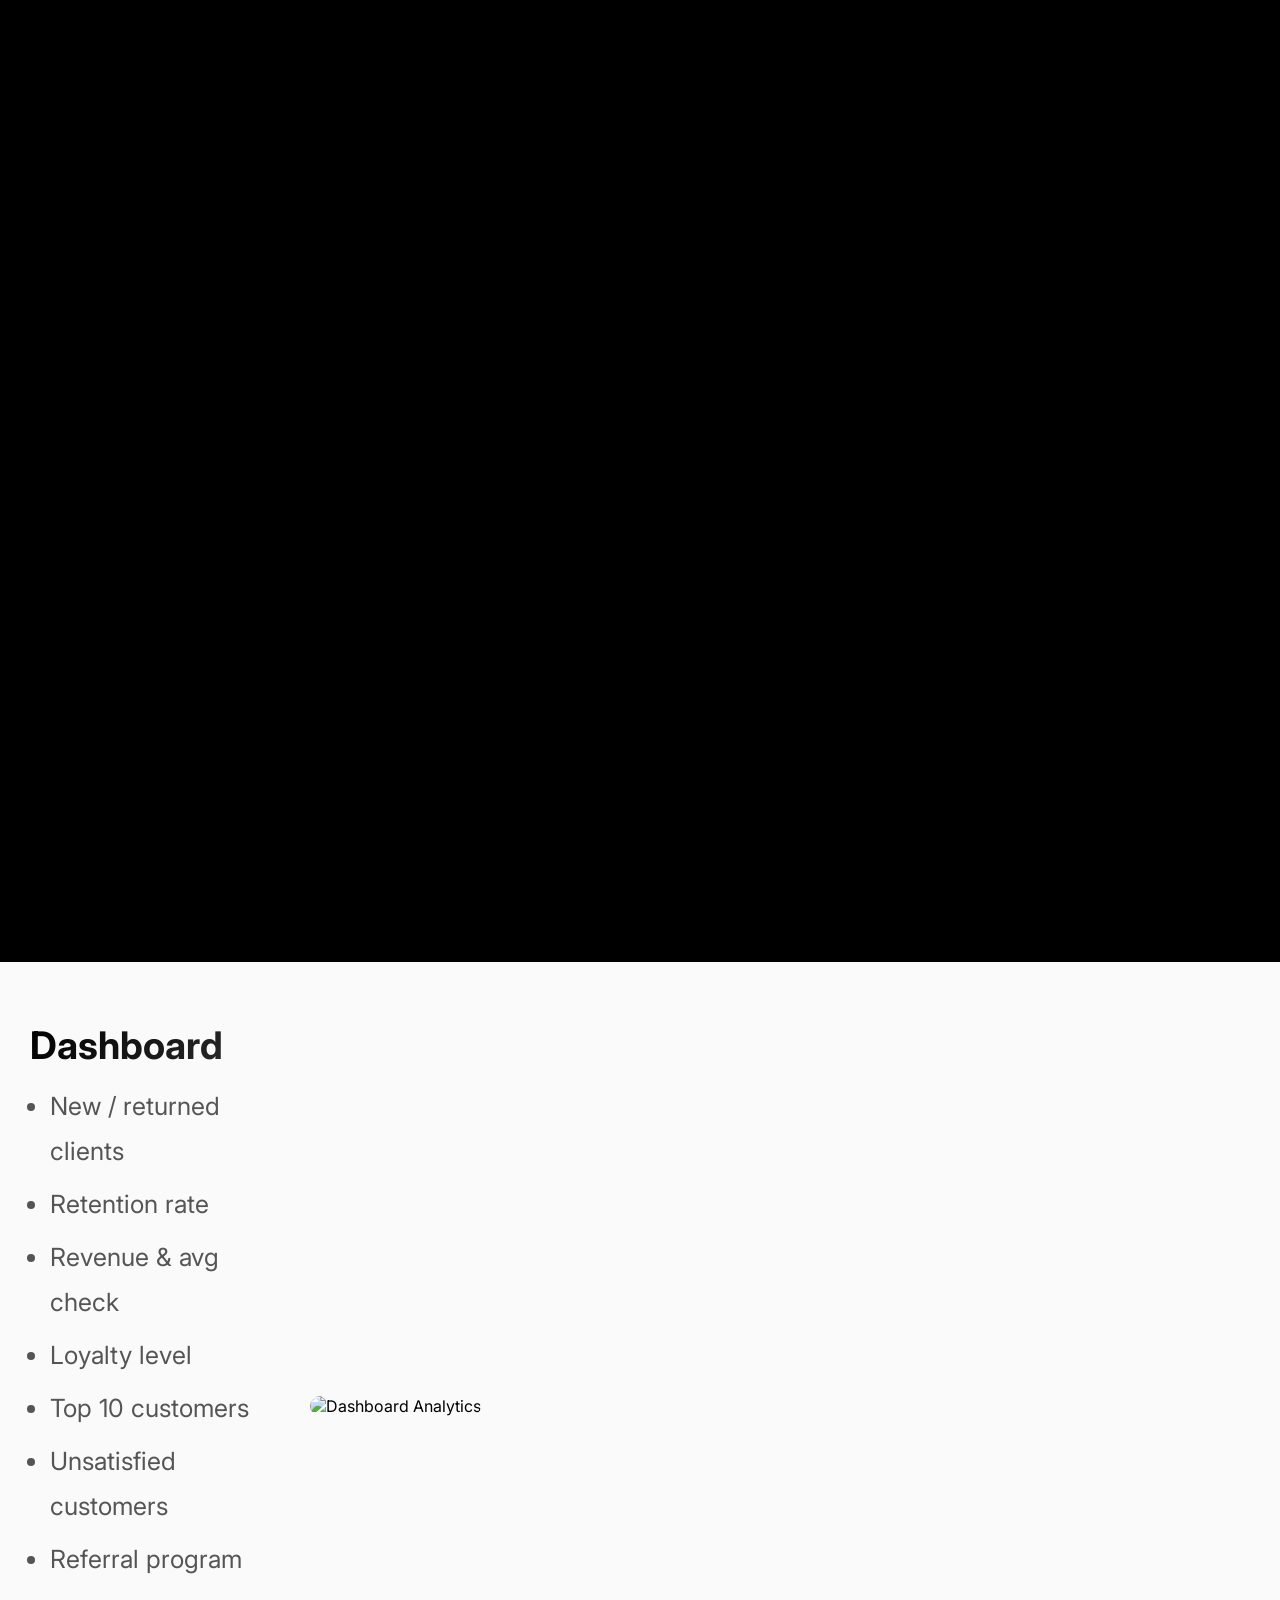
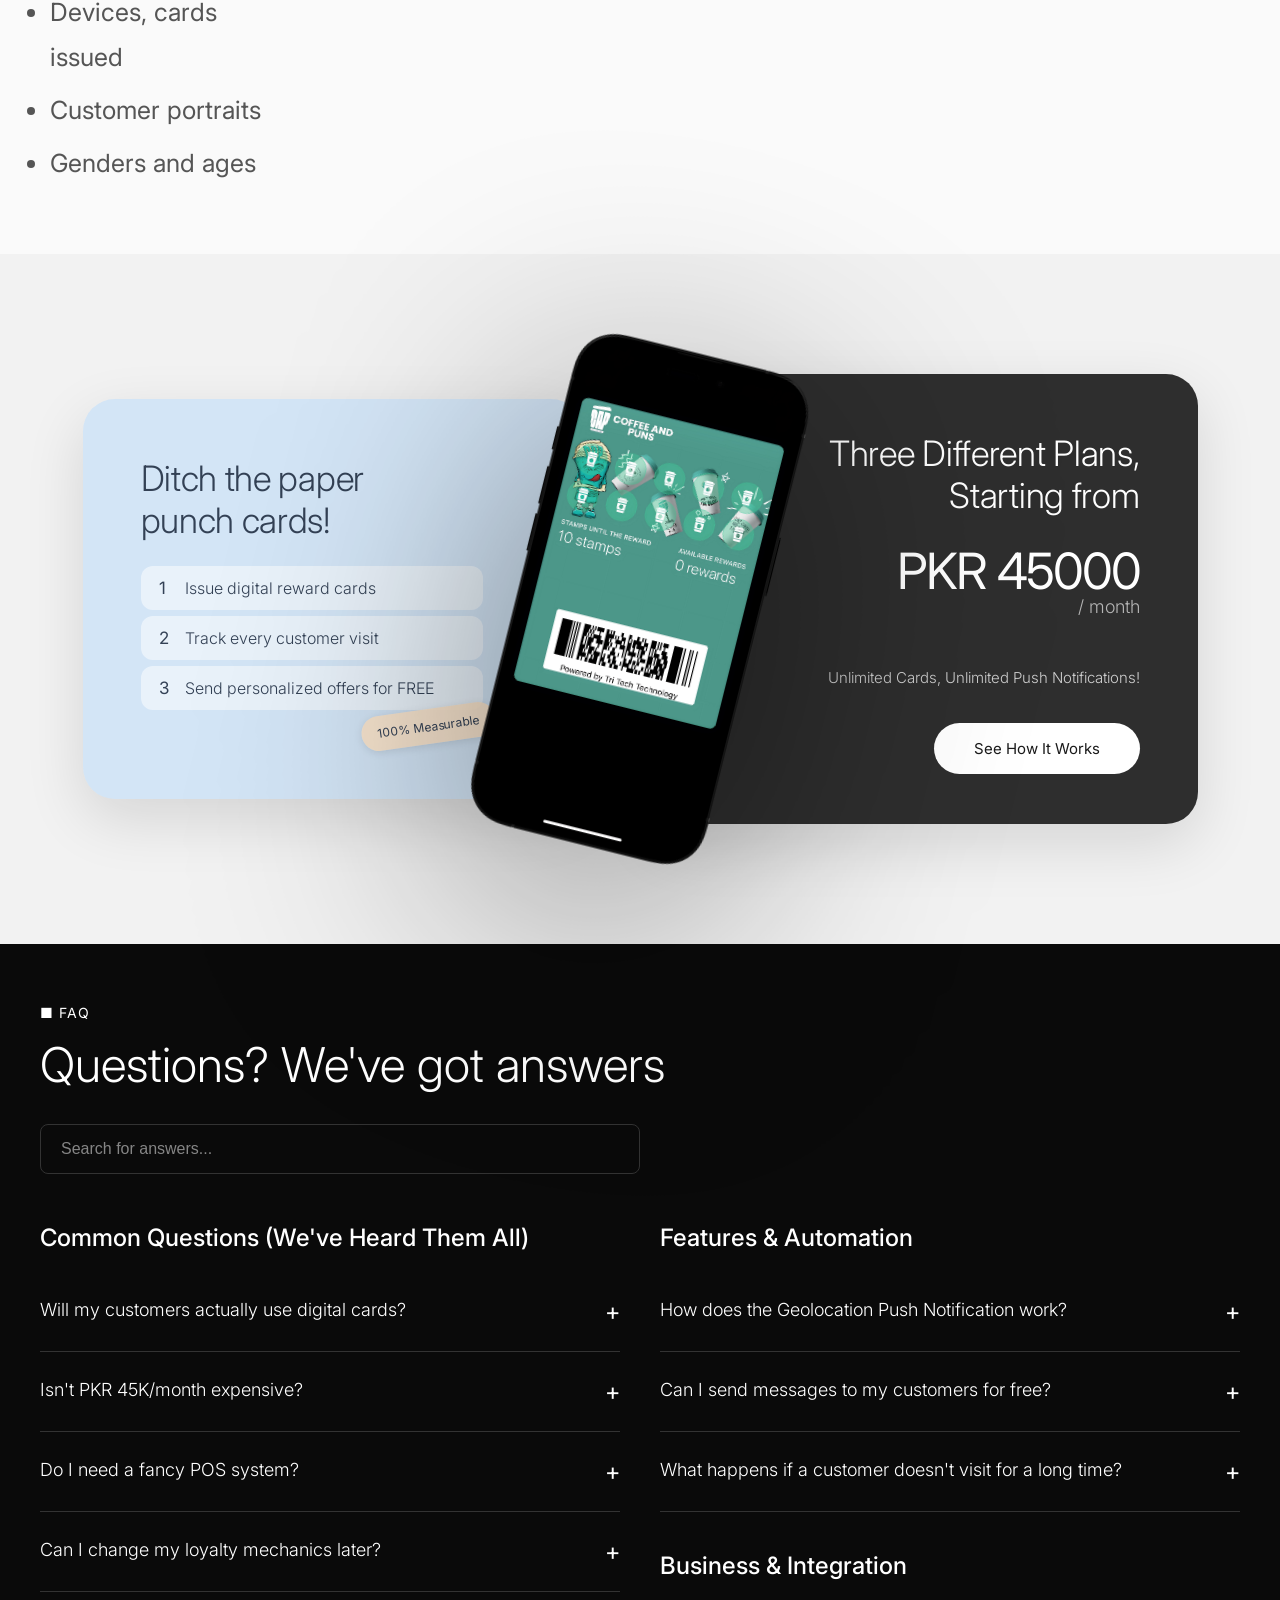
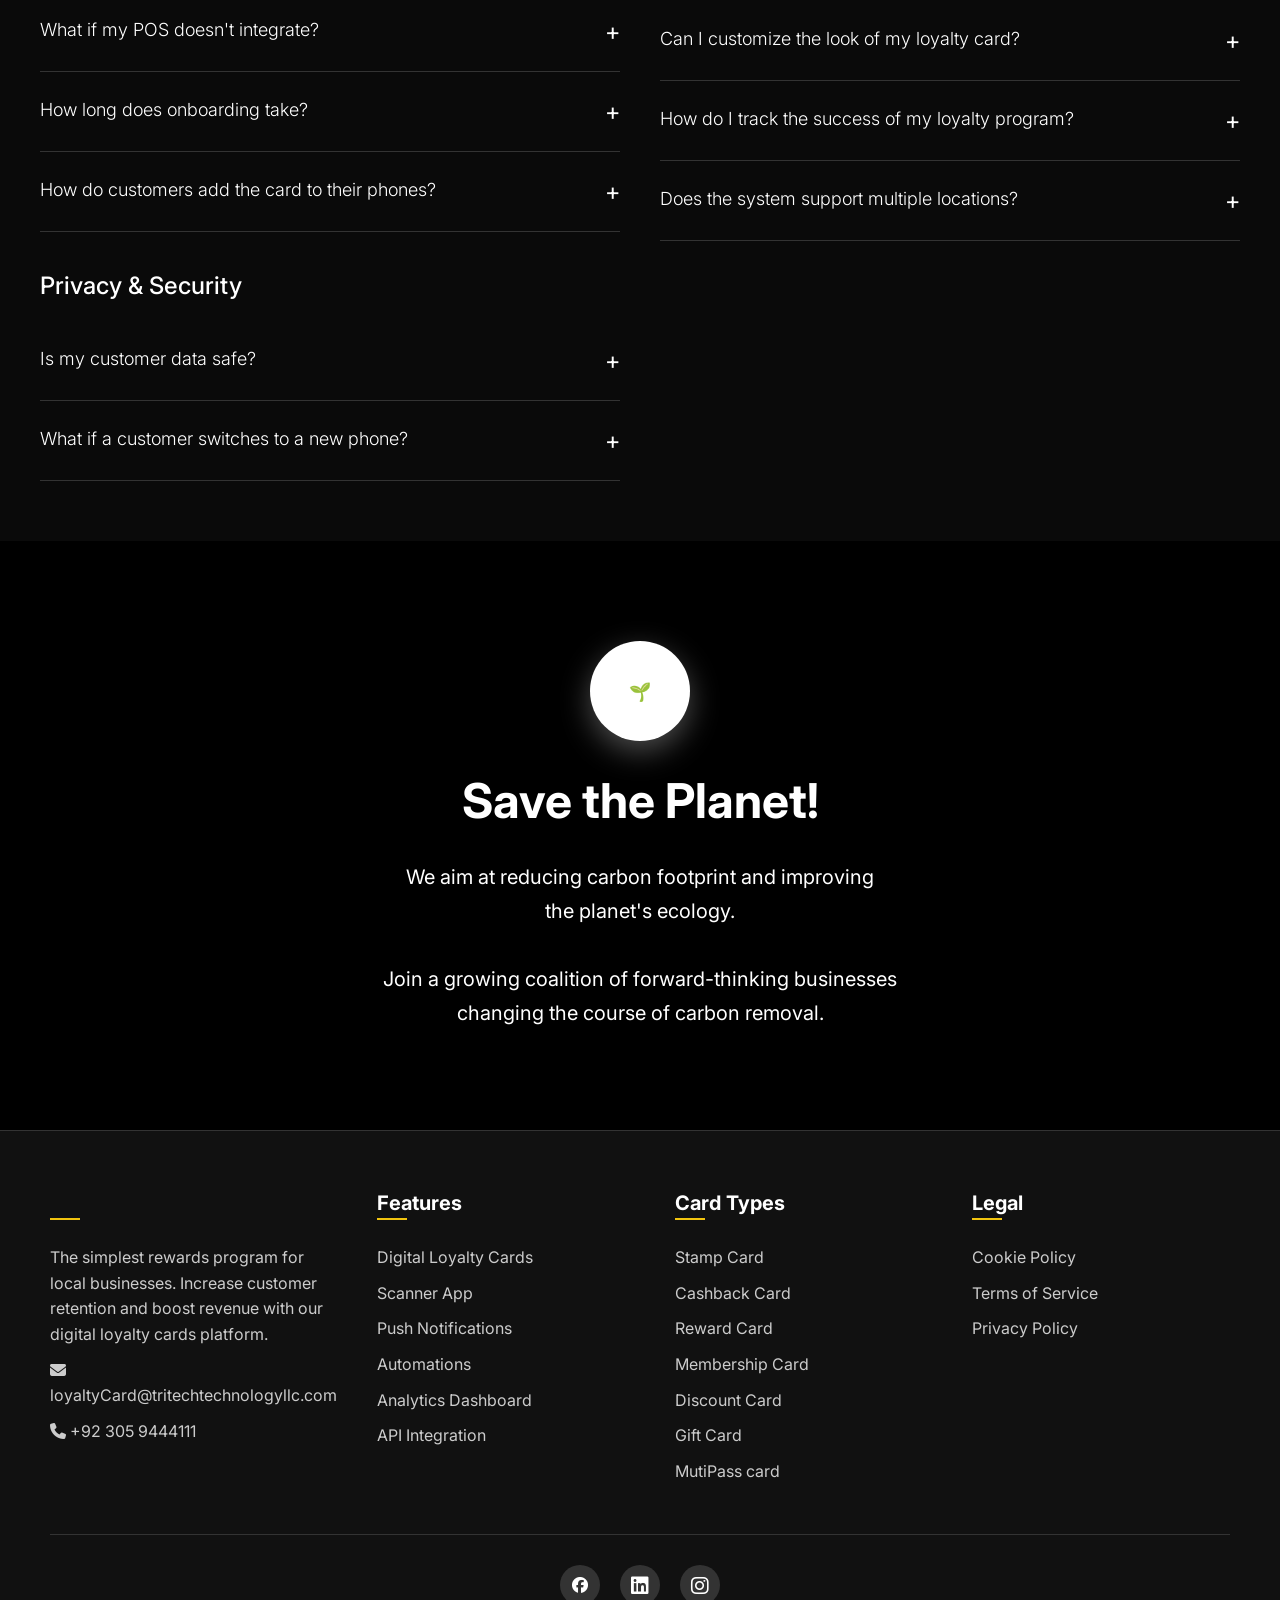
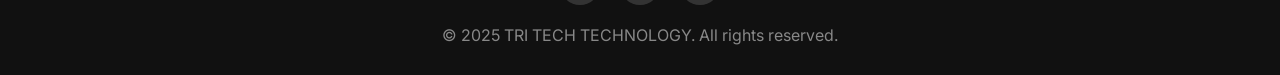
==== commit 6e71c156: "ok" ====
--- a/Index.html
+++ b/Index.html
@@ -1491,7 +1491,7 @@
             max-width: 100%;
             margin: auto;
             display: grid;
-            grid-template-columns: repeat(auto-fit, minmax(250px, 1fr));
+            grid-template-columns: repeat(4, 1fr);
             gap: 40px;
             margin-bottom: 40px;
         }
@@ -1632,7 +1632,7 @@
             }
 
             .footer-content {
-                grid-template-columns: 1fr;
+                grid-template-columns: 1fr 1fr;
                 gap: 30px;
             }
 
@@ -2091,7 +2091,7 @@
 
         </div>
         <div class="scanner-right">
-            <img src="assets/scanner_app.JPG " alt="Scanner App Interface" />
+            <img src="assets/scan.png" alt="Scanner App Interface" />
         </div>
     </div>
 
@@ -2535,6 +2535,14 @@
                 </ul>
             </div>
 
+            <div class="footer-section">
+                <h3>Legal</h3>
+                <ul>
+                    <li><a href="cookie-policy.html" target="_blank">Cookie Policy</a></li>
+                    <li><a href="terms-of-service.html" target="_blank">Terms of Service</a></li>
+                    <li><a href="privacy-policy.html" target="_blank">Privacy Policy</a></li>
+                </ul>
+            </div>
 
         </div>
 
@@ -2547,12 +2555,7 @@
                 <a href="https://www.instagram.com/tttechnologyllc/profilecard/?igsh=MWJkM2xsc2ZscDE3Mg%3D%3D"
                     aria-label="Instagram"><i class="fab fa-instagram fa-lg"></i></a>
             </div>
-            <p>&copy; 2025 TRI TECH TECHNOLOGY. All rights reserved. | <a
-                    href="privacy-policy.html" target="_blank" style="color: #dadada;">Privacy Policy ↗</a>
-                | <a href="terms-of-service.html" target="_blank"
-                    style="color: #dadada;">Terms of Service ↗</a>
-                | <a href="cookie-policy.html" target="_blank"
-                    style="color: #dadada;">Cookie Policy ↗</a>
+            <p>&copy; 2025 TRI TECH TECHNOLOGY. All rights reserved.</p>
         </div>
     </footer>
 
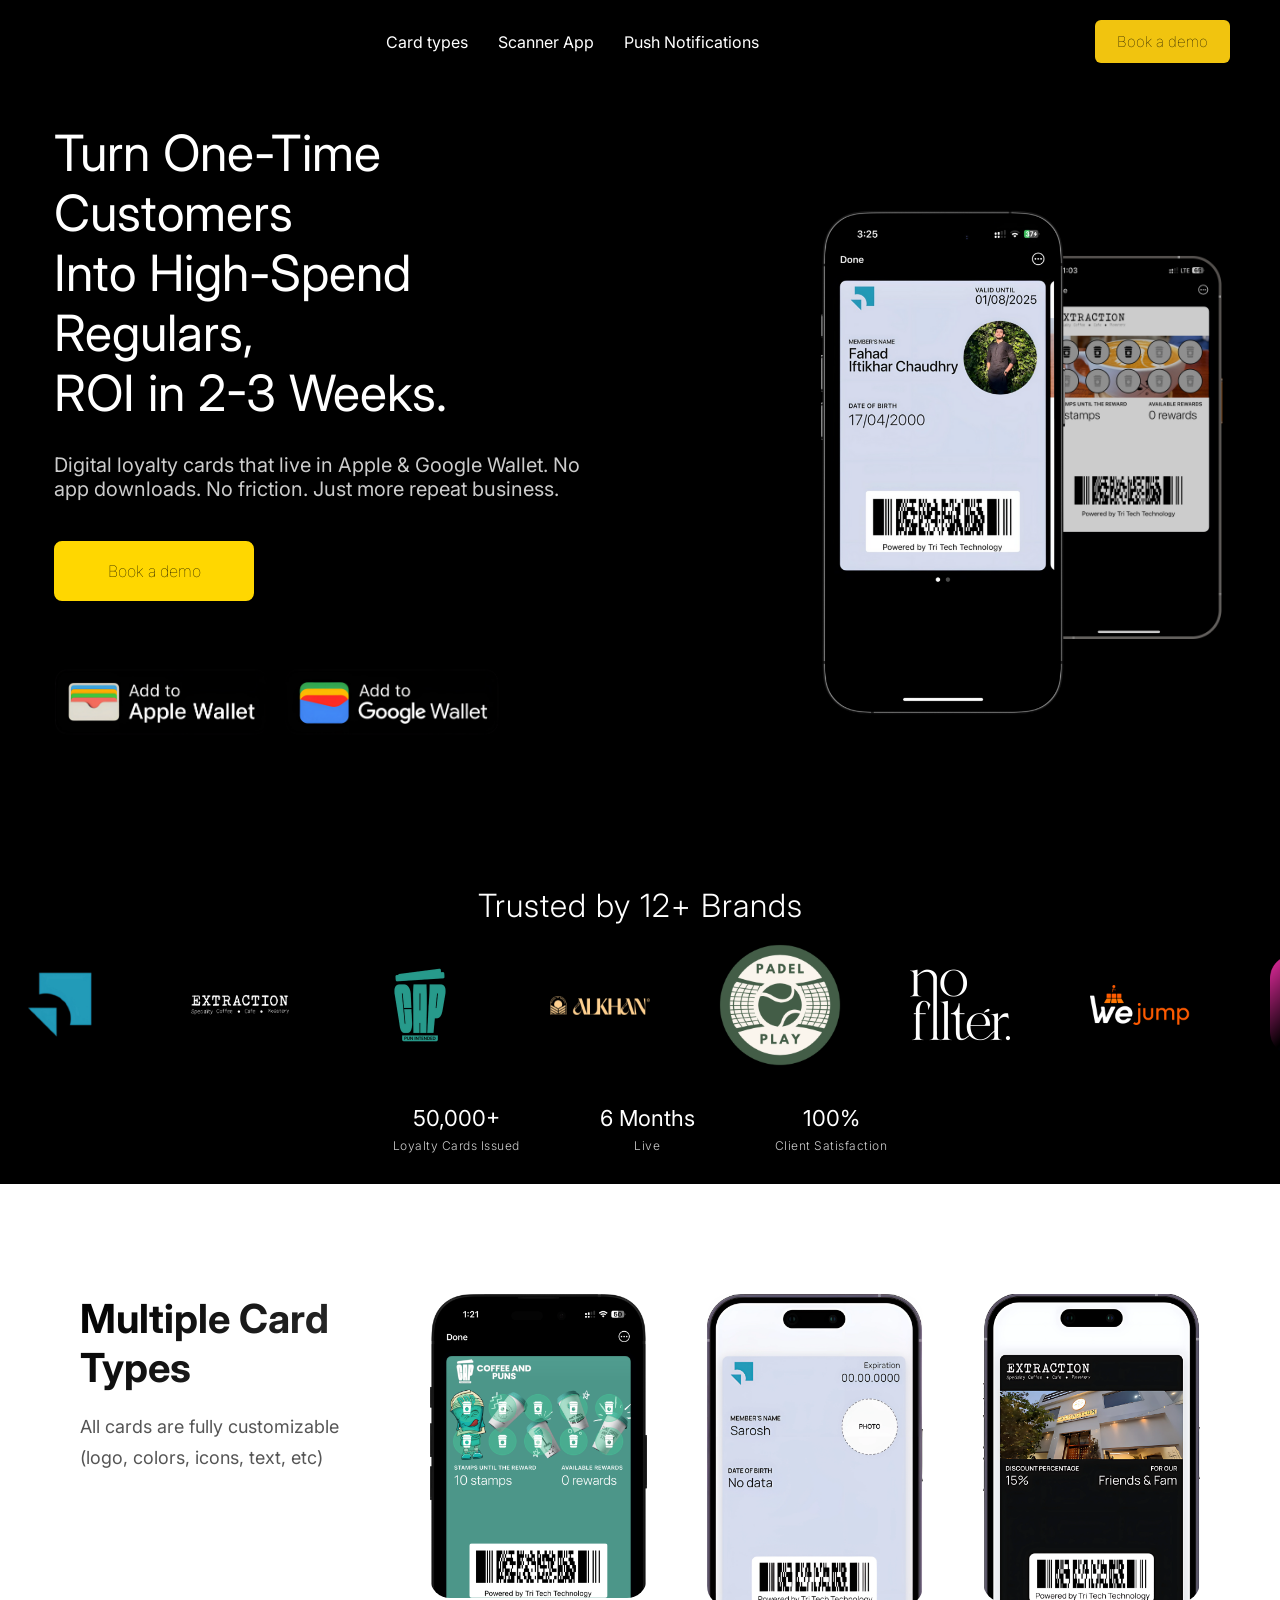
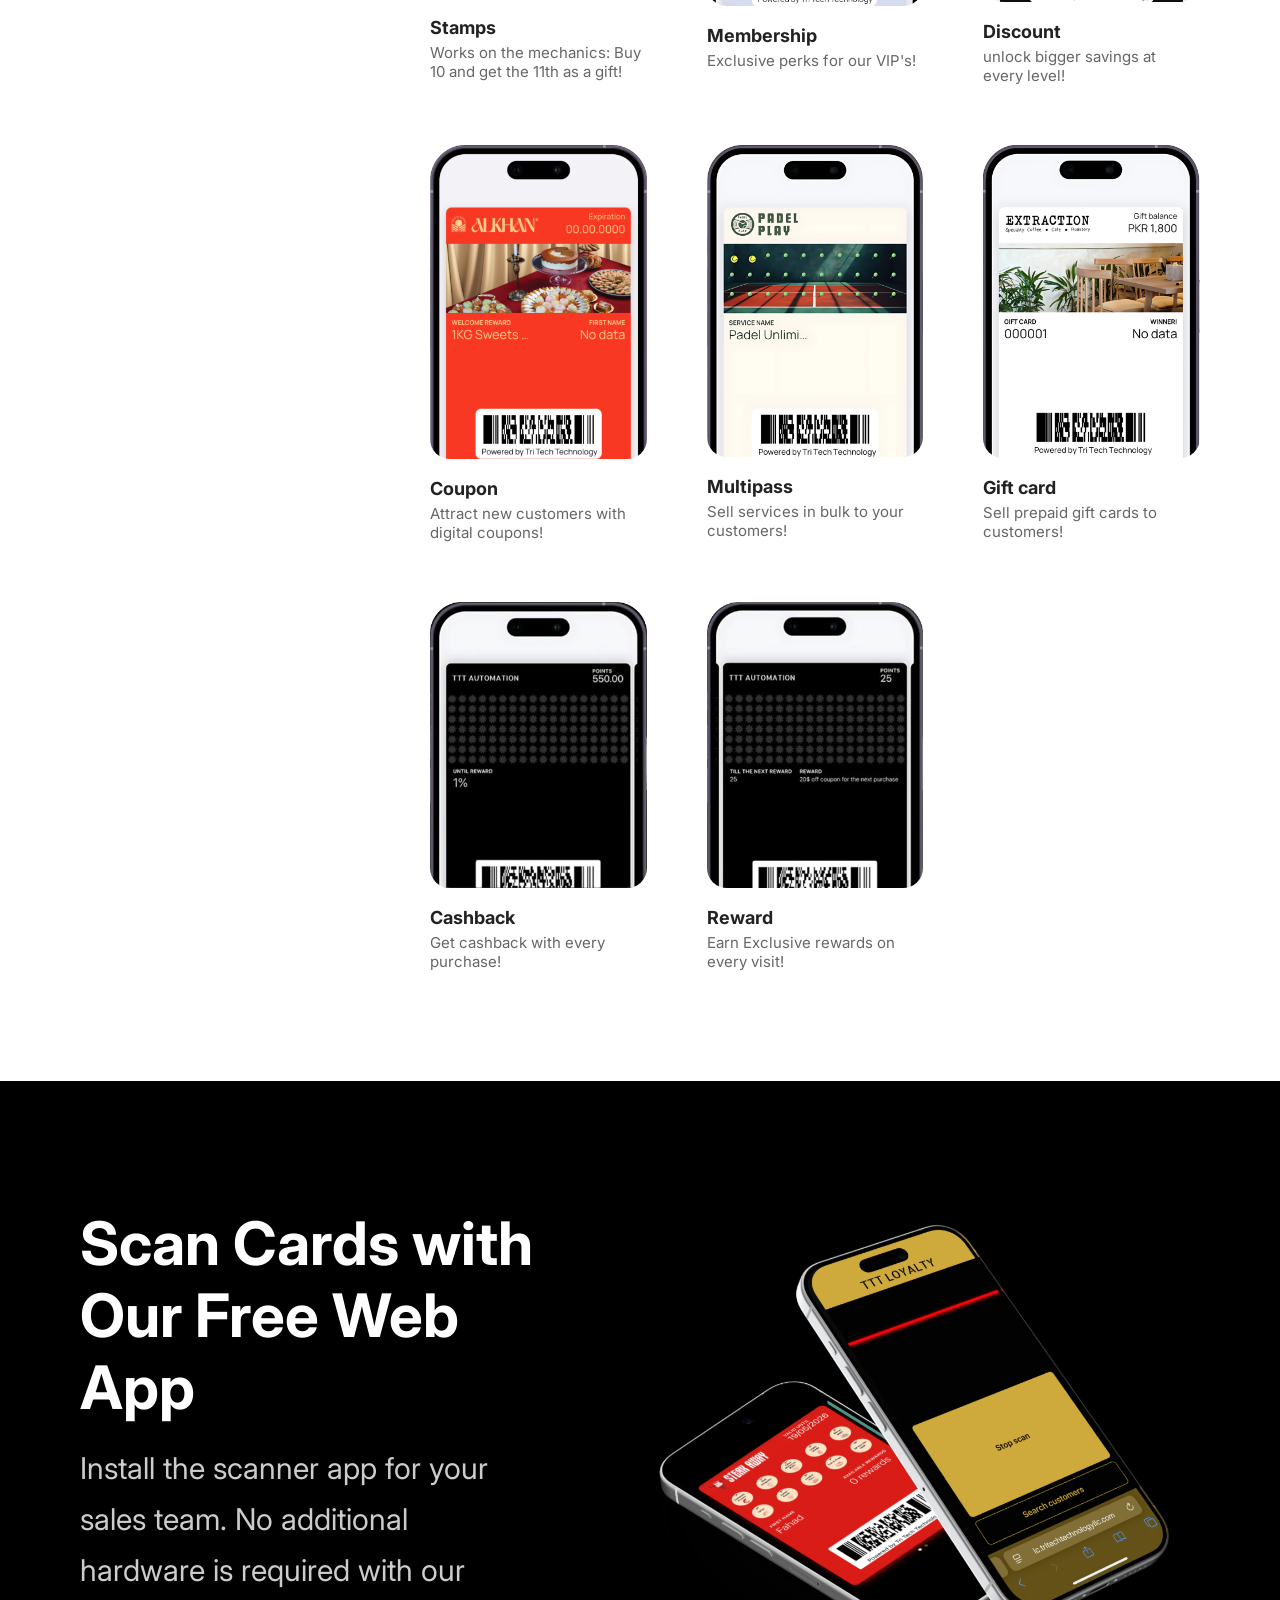
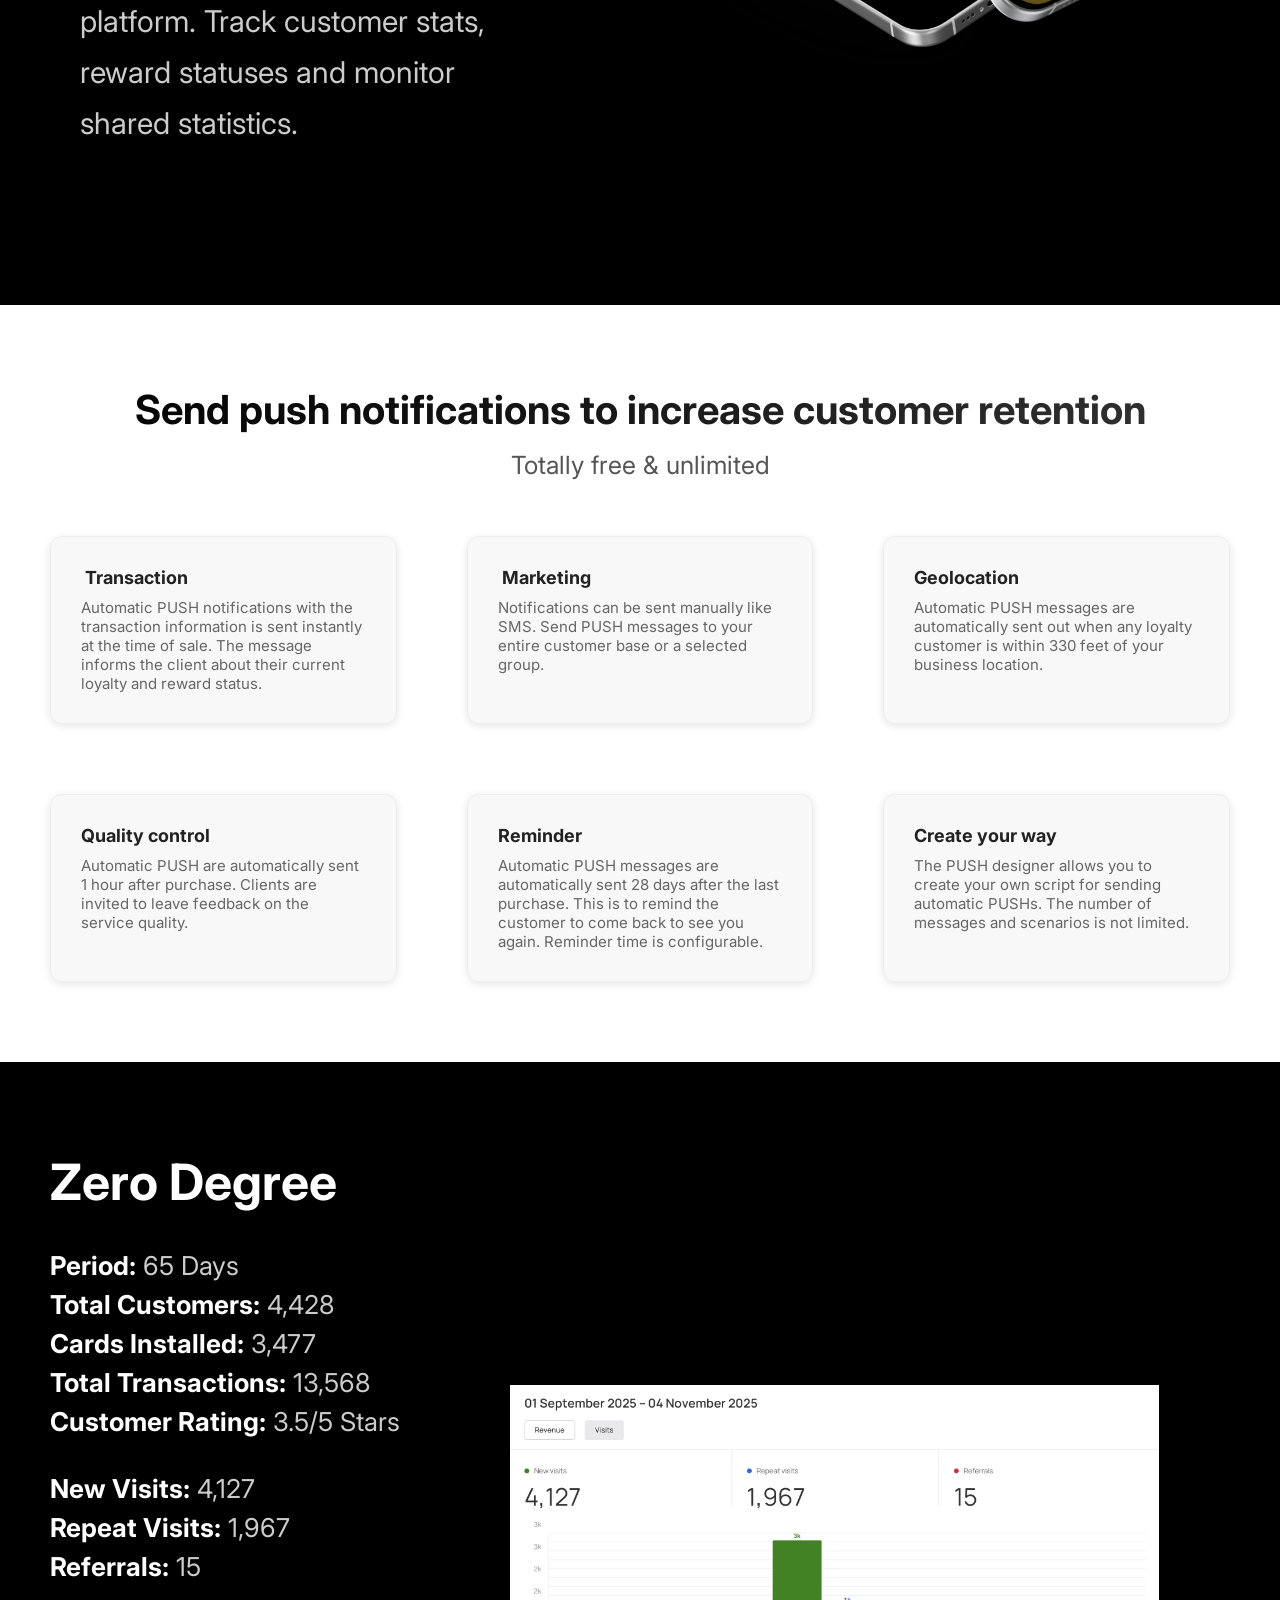
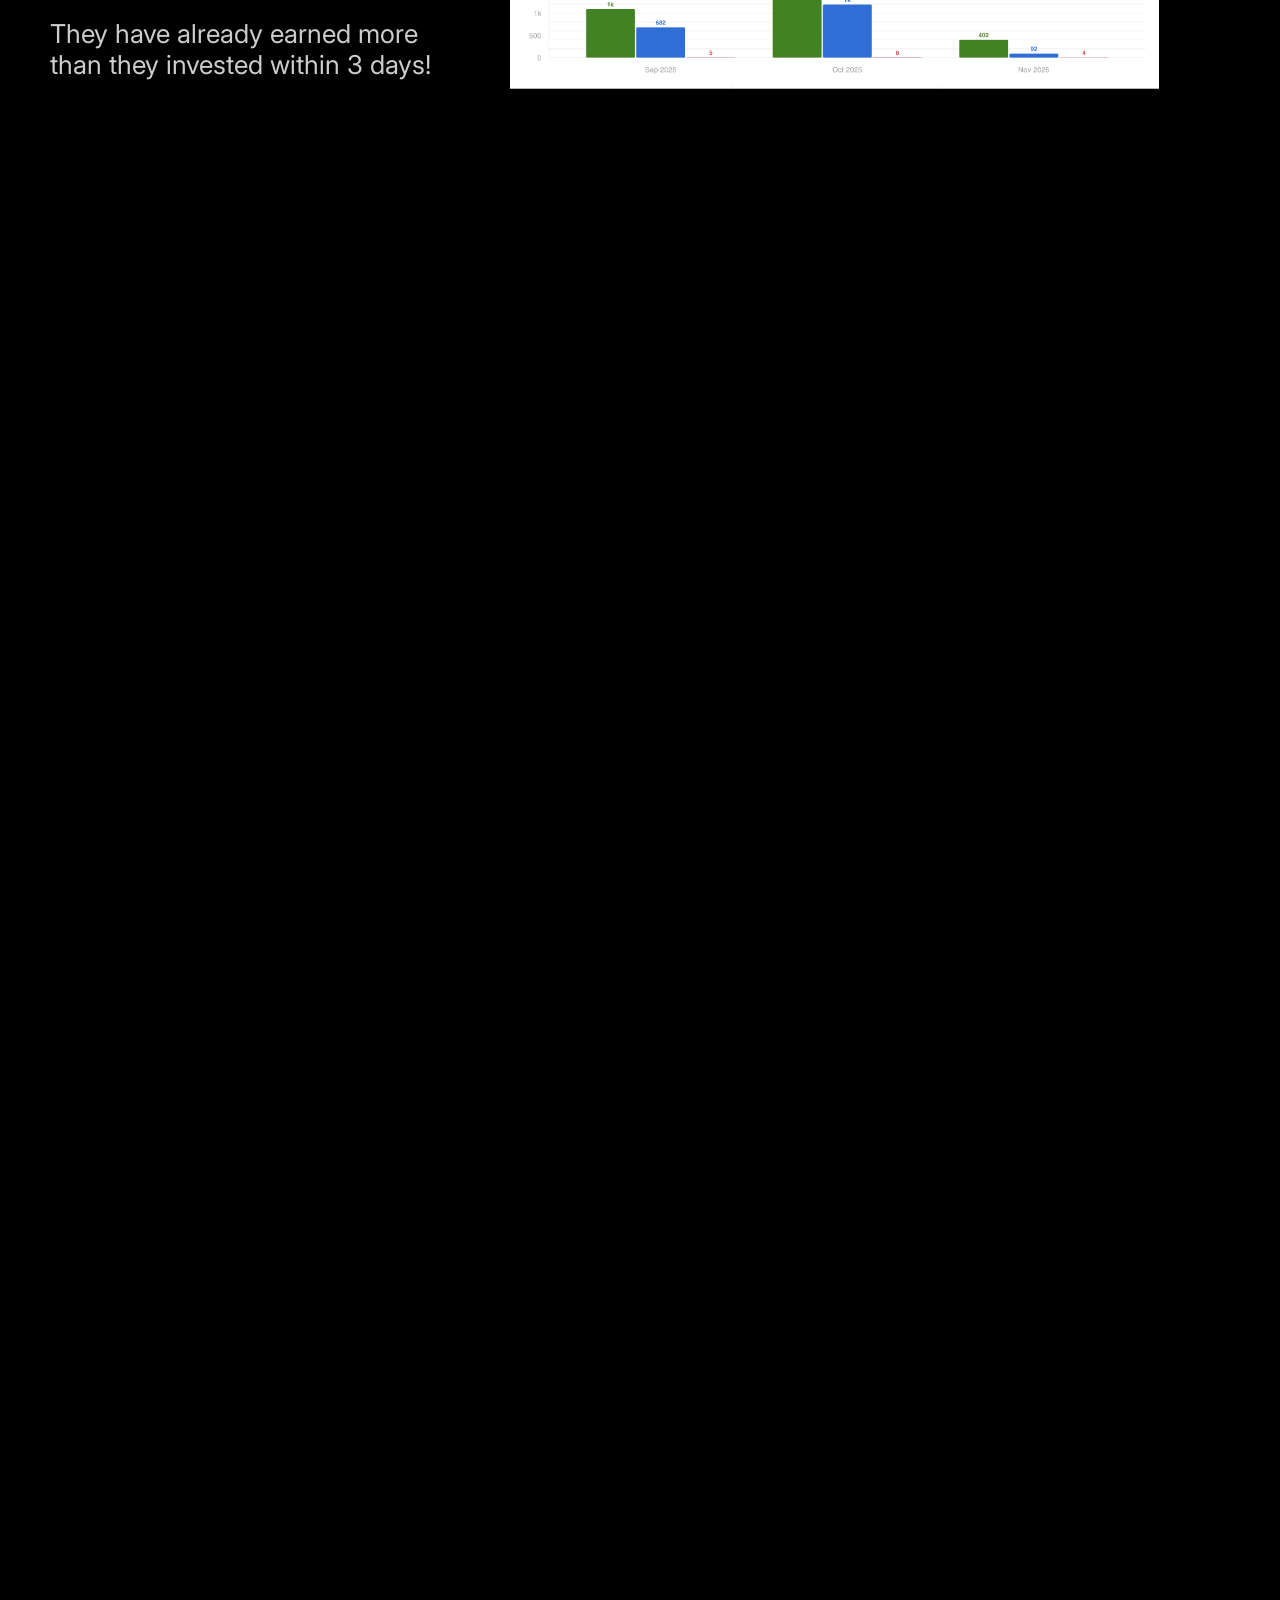
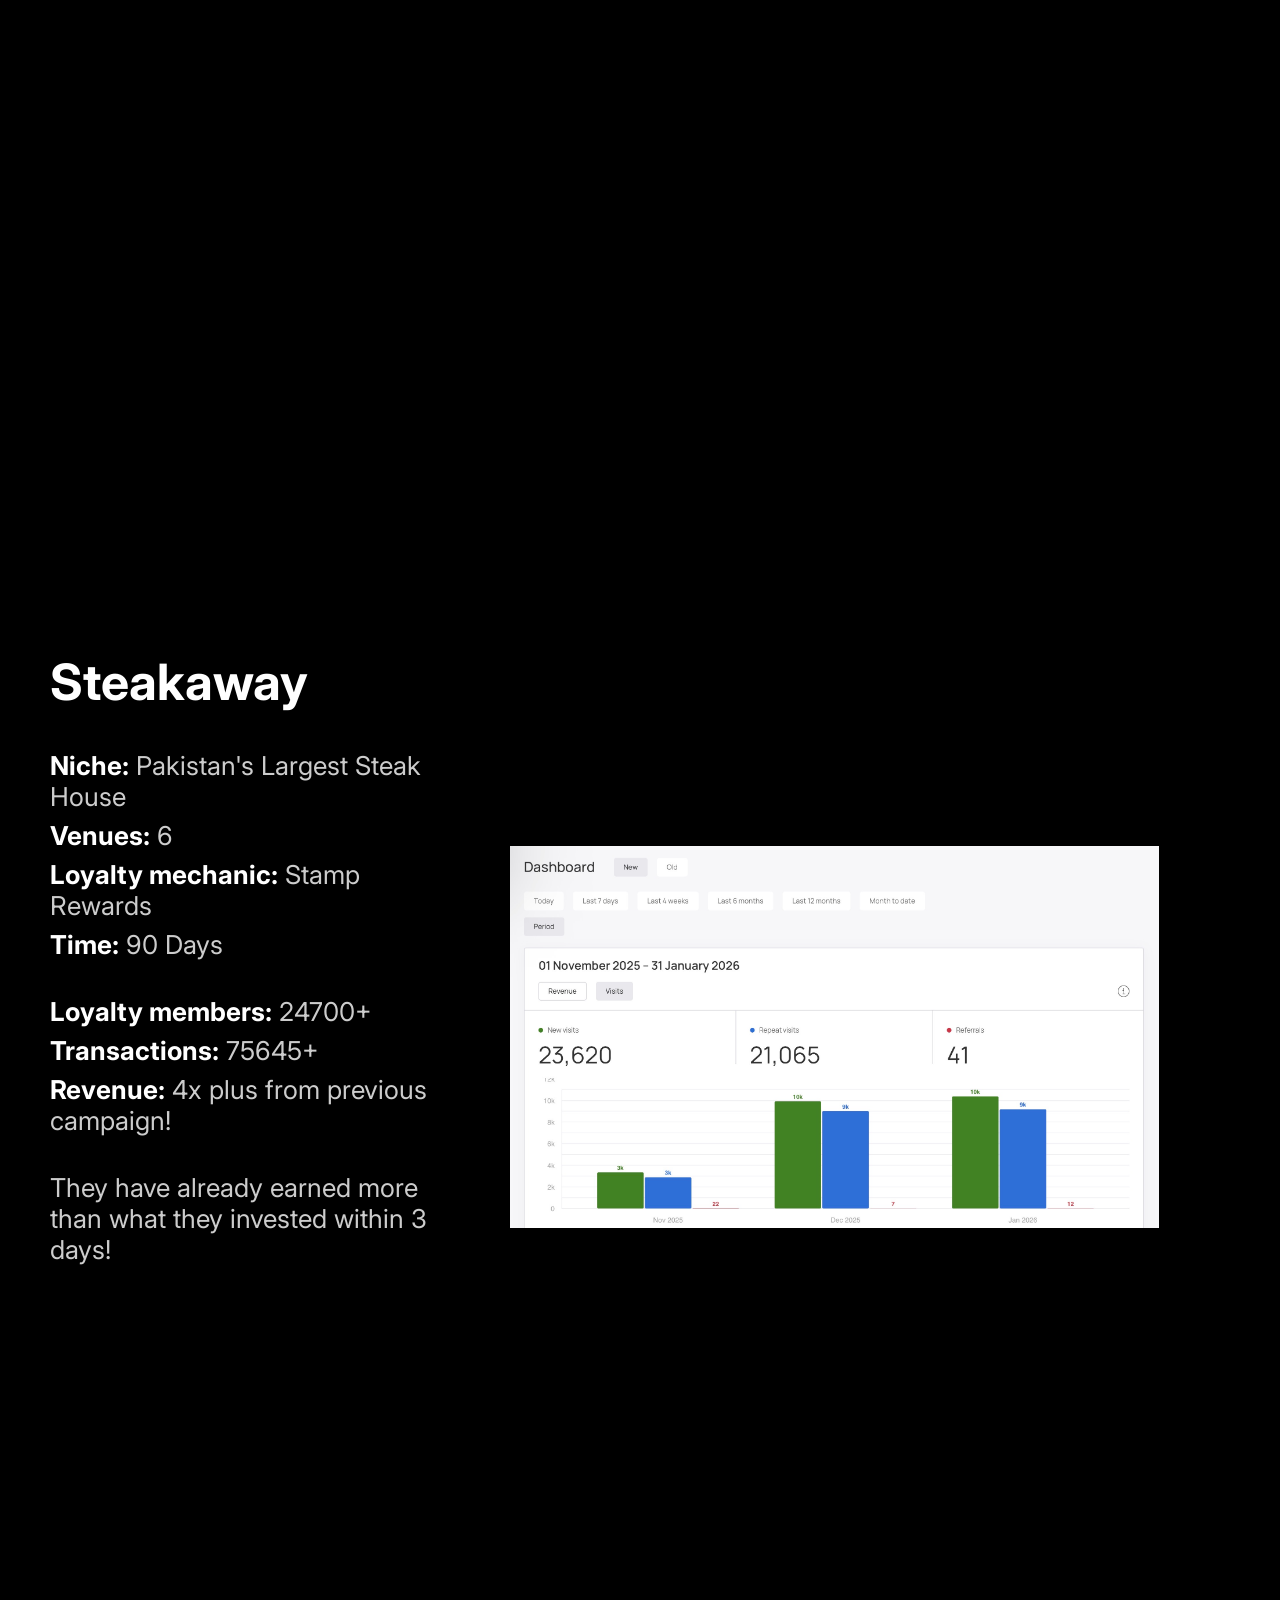
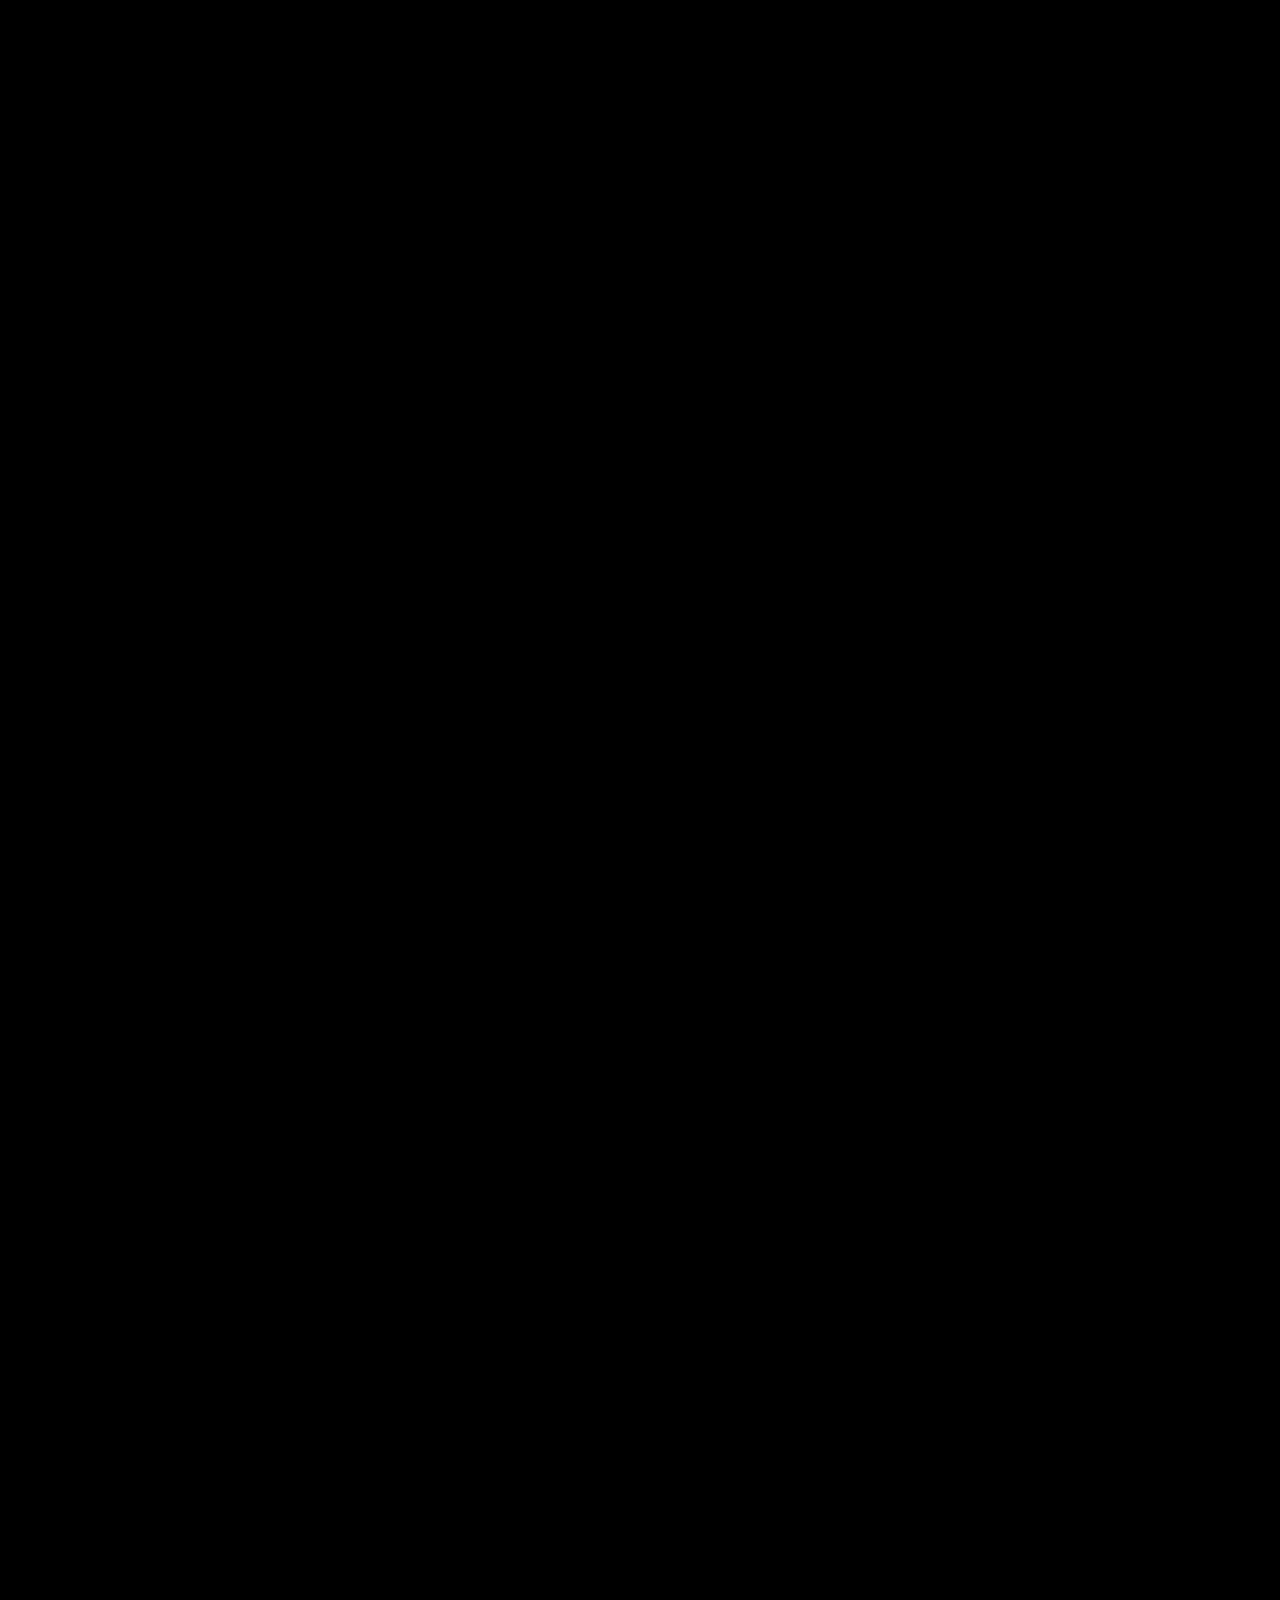
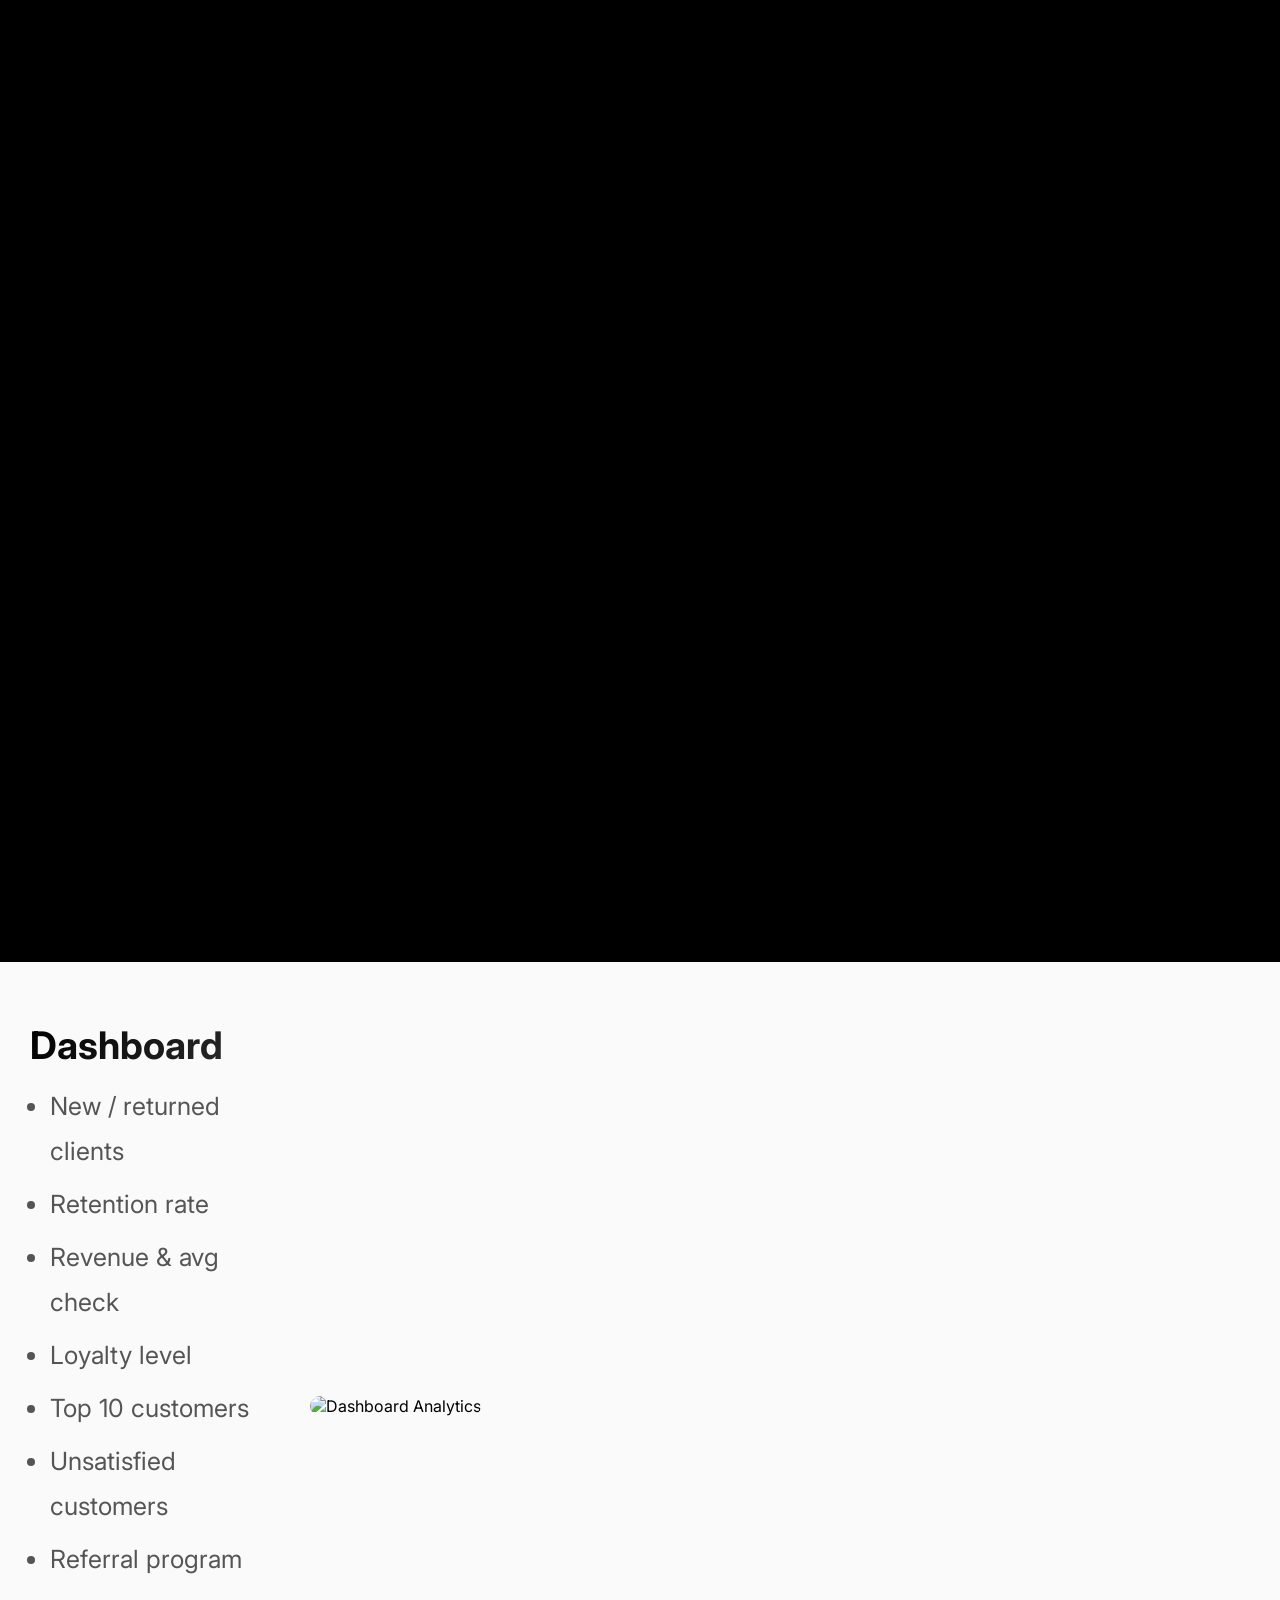
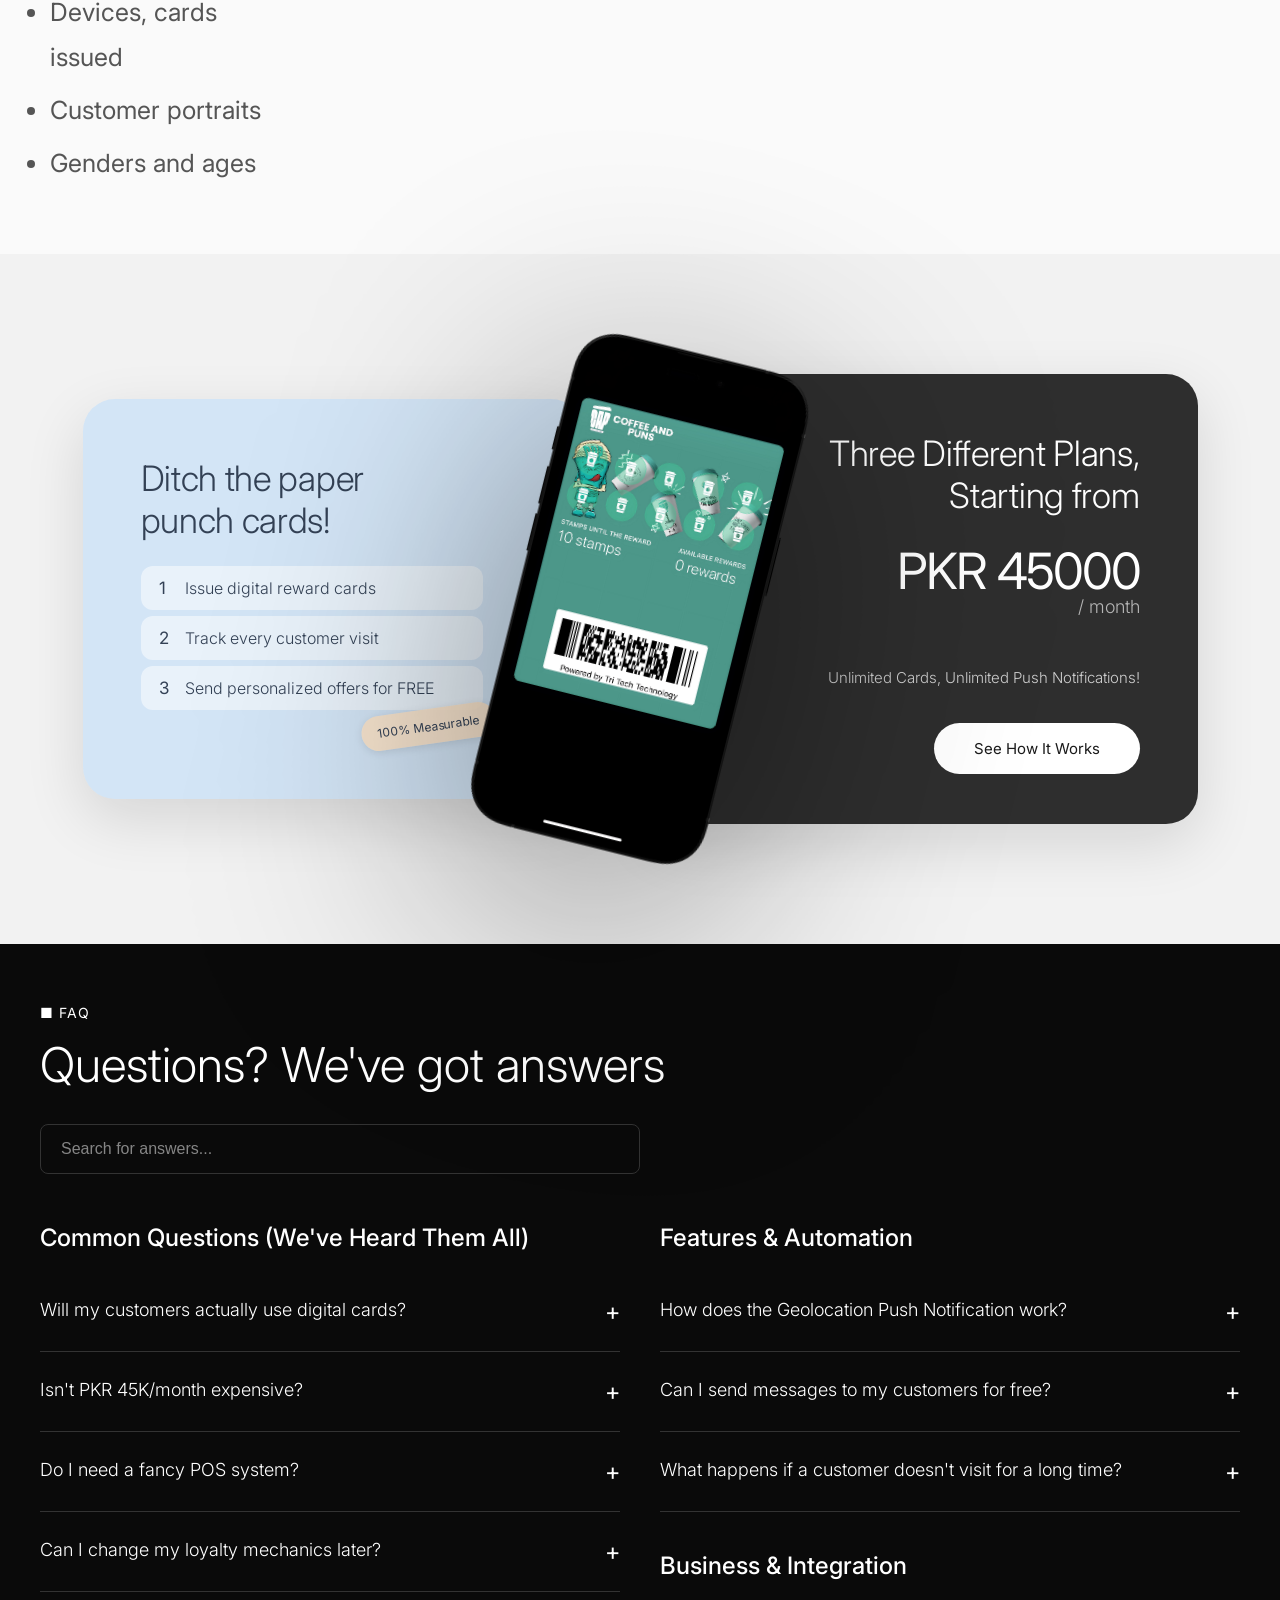
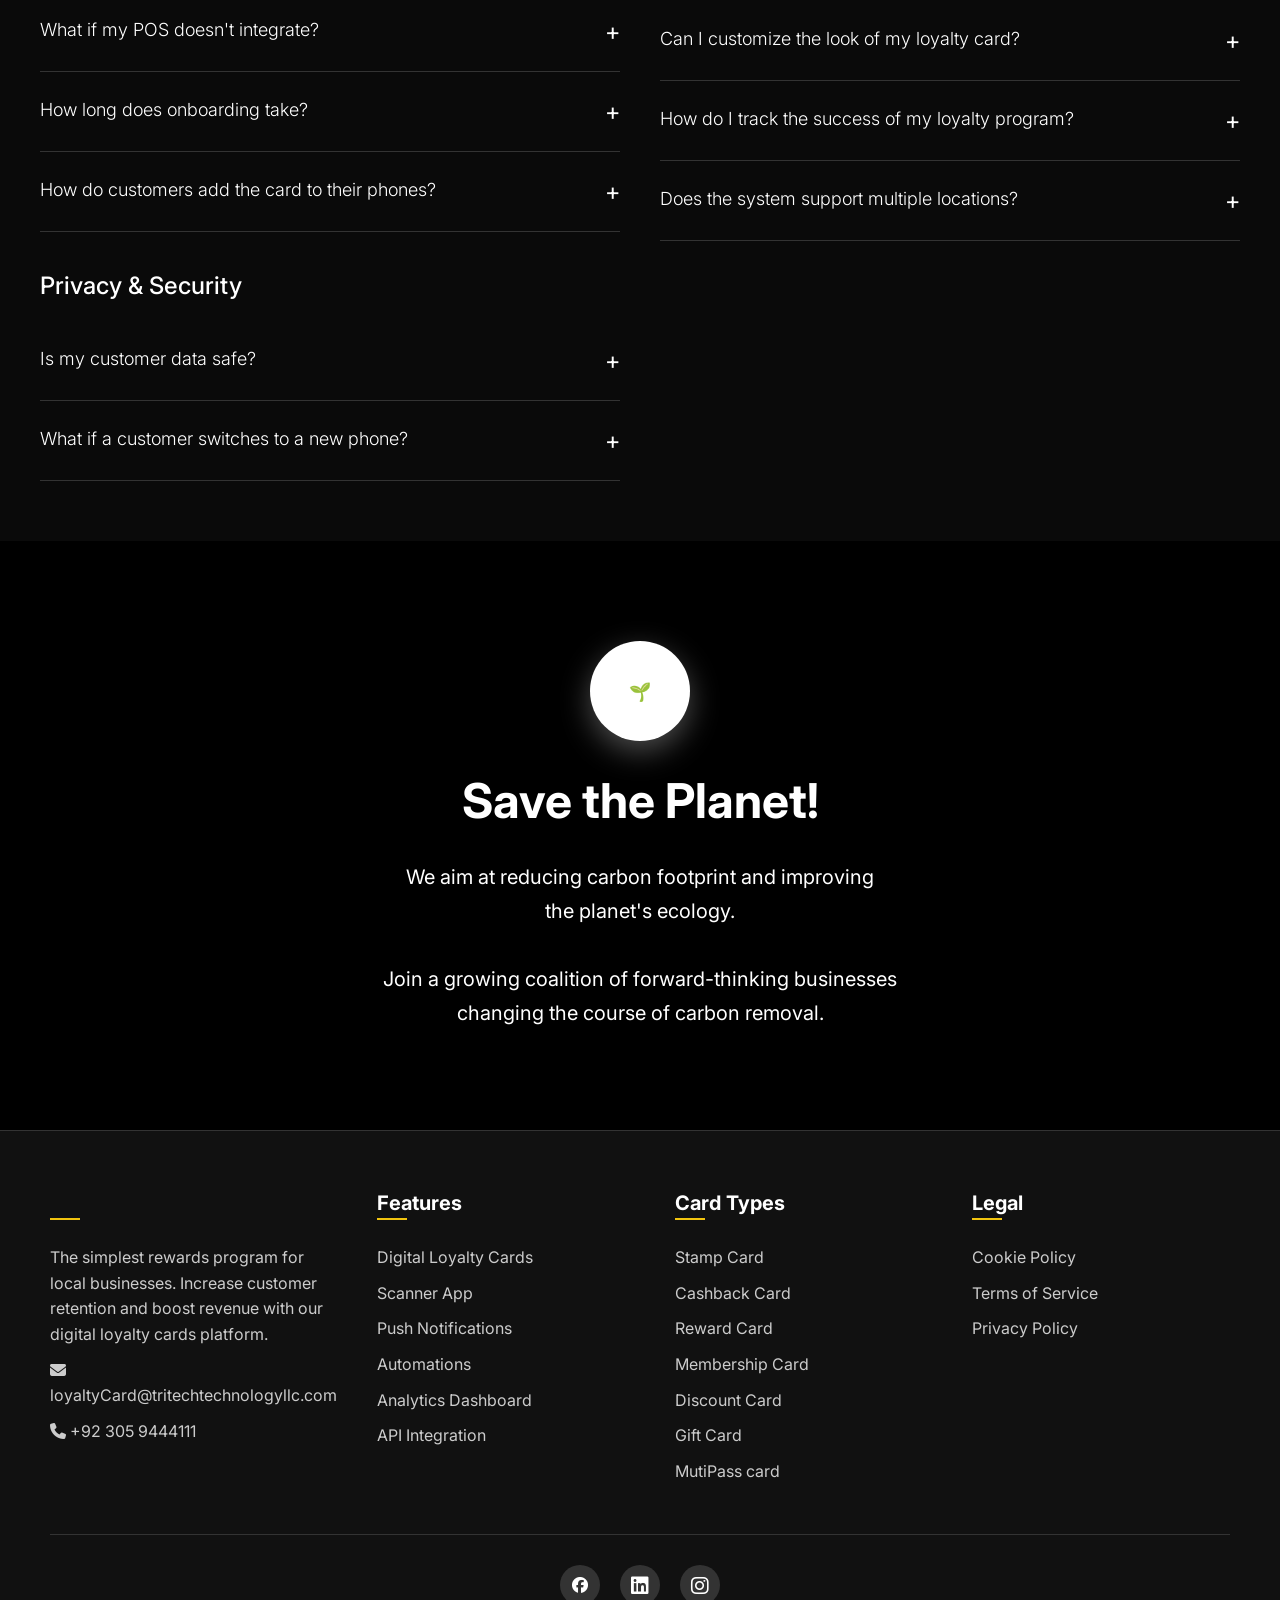
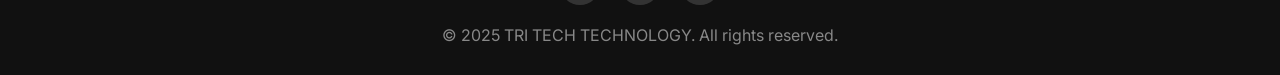
==== commit f085015f: "stats changed" ====
--- a/Index.html
+++ b/Index.html
@@ -1496,6 +1496,24 @@
             margin-bottom: 40px;
         }
 
+        @media (max-width: 1100px) and (min-width: 769px) {
+            .footer-content {
+                grid-template-columns: repeat(4, 1fr);
+                gap: 20px;
+            }
+            .footer {
+                padding: 40px 24px 24px;
+            }
+            .footer-section h3 {
+                font-size: 15px;
+                margin-bottom: 18px;
+            }
+            .footer-section p,
+            .footer-section li {
+                font-size: 13px;
+            }
+        }
+
         .footer-section h3 {
             font-size: 20px;
             margin-bottom: 30px;
@@ -2170,22 +2188,21 @@
                 <div class="case-text">
                     <h2>Steakaway</h2>
                     <br>
-                    <p><strong>Period:</strong> 90 Days</p>
-                    <p><strong>Total Customers:</strong> 5,234</p>
-                    <p><strong>Cards Installed:</strong> 4,187</p>
-                    <p><strong>Total Transactions:</strong> 15,892</p>
-                    <p><strong>Customer Rating:</strong> 4.2/5 Stars</p>
+                    <p><strong>Niche:</strong> Pakistan's Largest Steak House</p>
+                    <p><strong>Venues:</strong> 6</p>
+                    <p><strong>Loyalty mechanic:</strong> Stamp Rewards</p>
+                    <p><strong>Time:</strong> 90 Days</p>
                     <br>
-                    <p><strong>New Visits:</strong> 5,021</p>
-                    <p><strong>Repeat Visits:</strong> 2,456</p>
-                    <p><strong>Referrals:</strong> 28</p>
+                    <p><strong>Loyalty members:</strong> 24700+</p>
+                    <p><strong>Transactions:</strong> 75645+</p>
+                    <p><strong>Revenue:</strong> 4x plus from previous campaign!</p>
                     <br>
-                    <p>Amazing ROI with significant growth in customer retention!</p>
+                    <p>They have already earned more than what they invested within 3 days!</p>
                 </div>
                 <div class="case-right">
-                    <img src="steak away stats/IMG_1193.PNG" alt="Steakaway Case Study" class="active" />
-                    <img src="steak away stats/IMG_1195.PNG" alt="Steakaway Case Study" />
-                    <img src="steak away stats/IMG_1196.PNG" alt="Steakaway Case Study" />
+                    <img src="steak away stats/IMG_2289.jpeg" alt="Steakaway Case Study" class="active" />
+                    <img src="steak away stats/IMG_2290.jpeg" alt="Steakaway Case Study" />
+                    <img src="steak away stats/IMG_2291.jpeg" alt="Steakaway Case Study" />
                 </div>
             </div>
         </div>
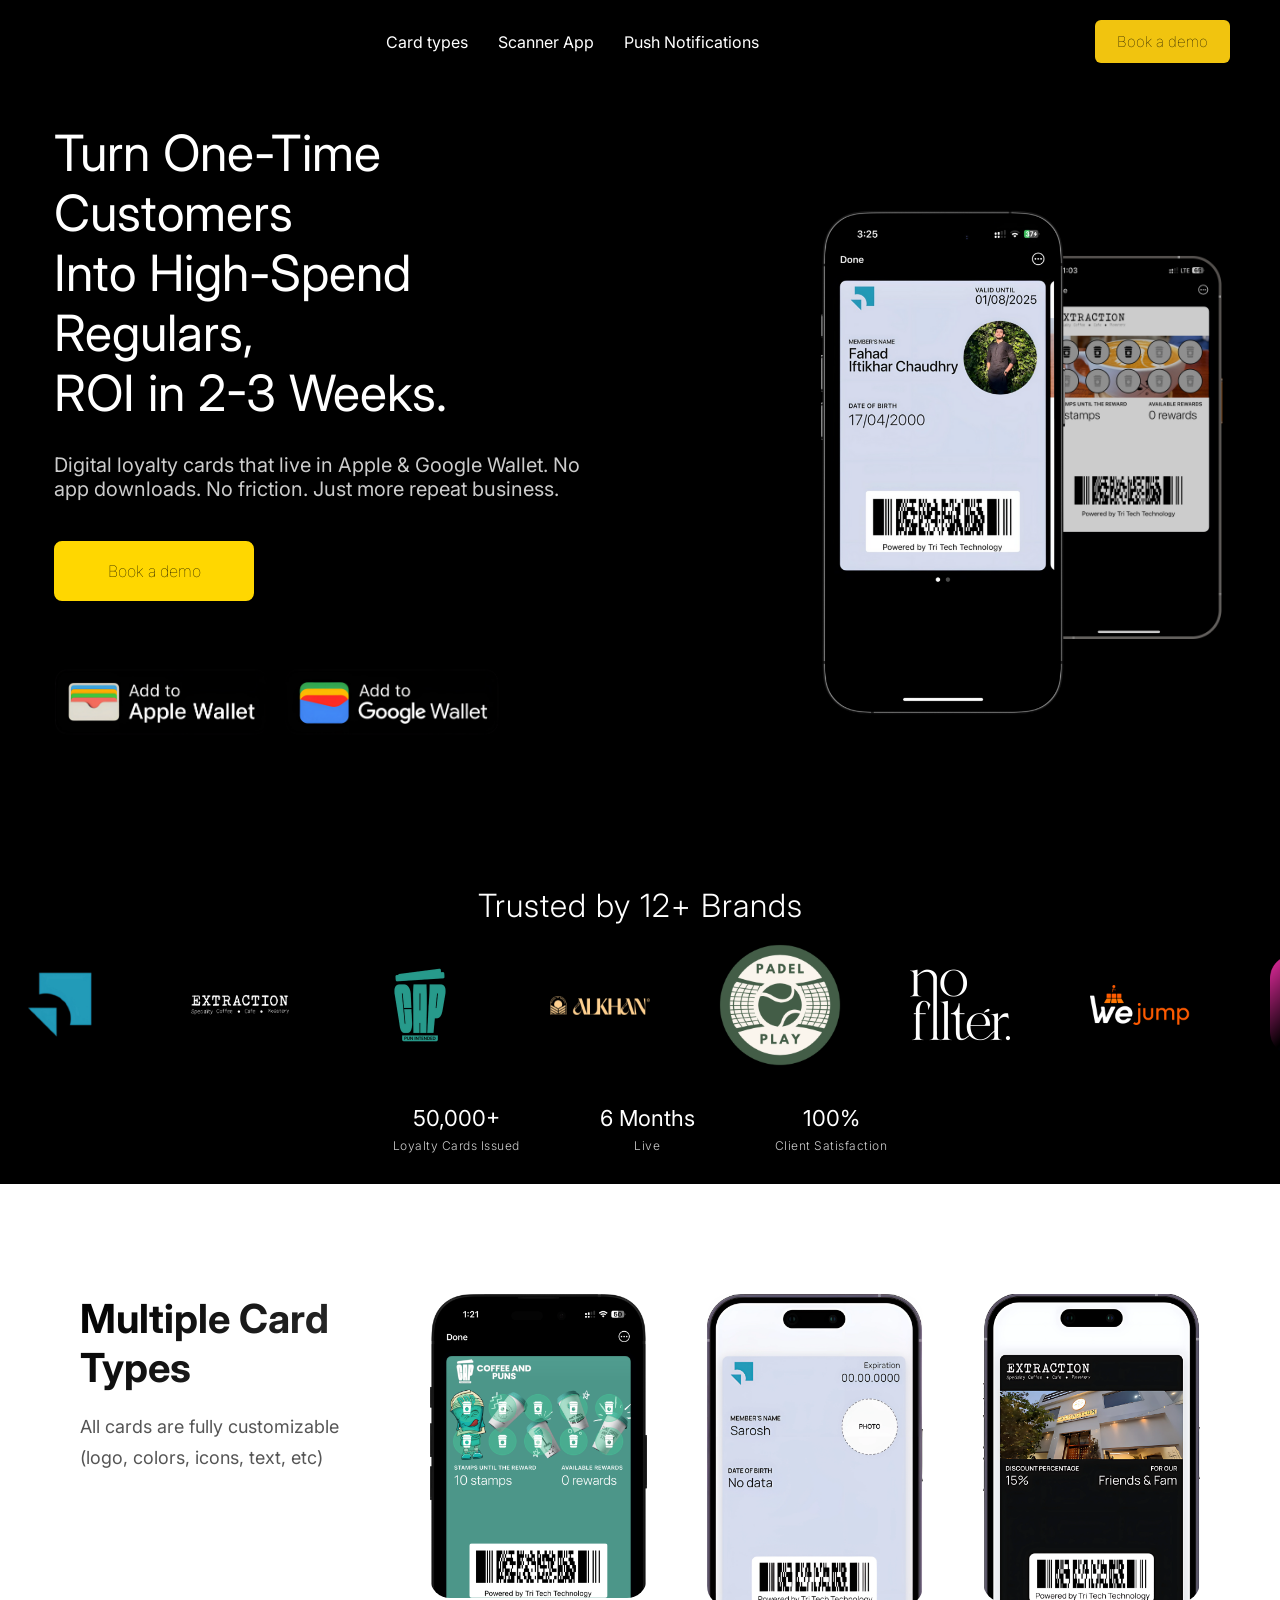
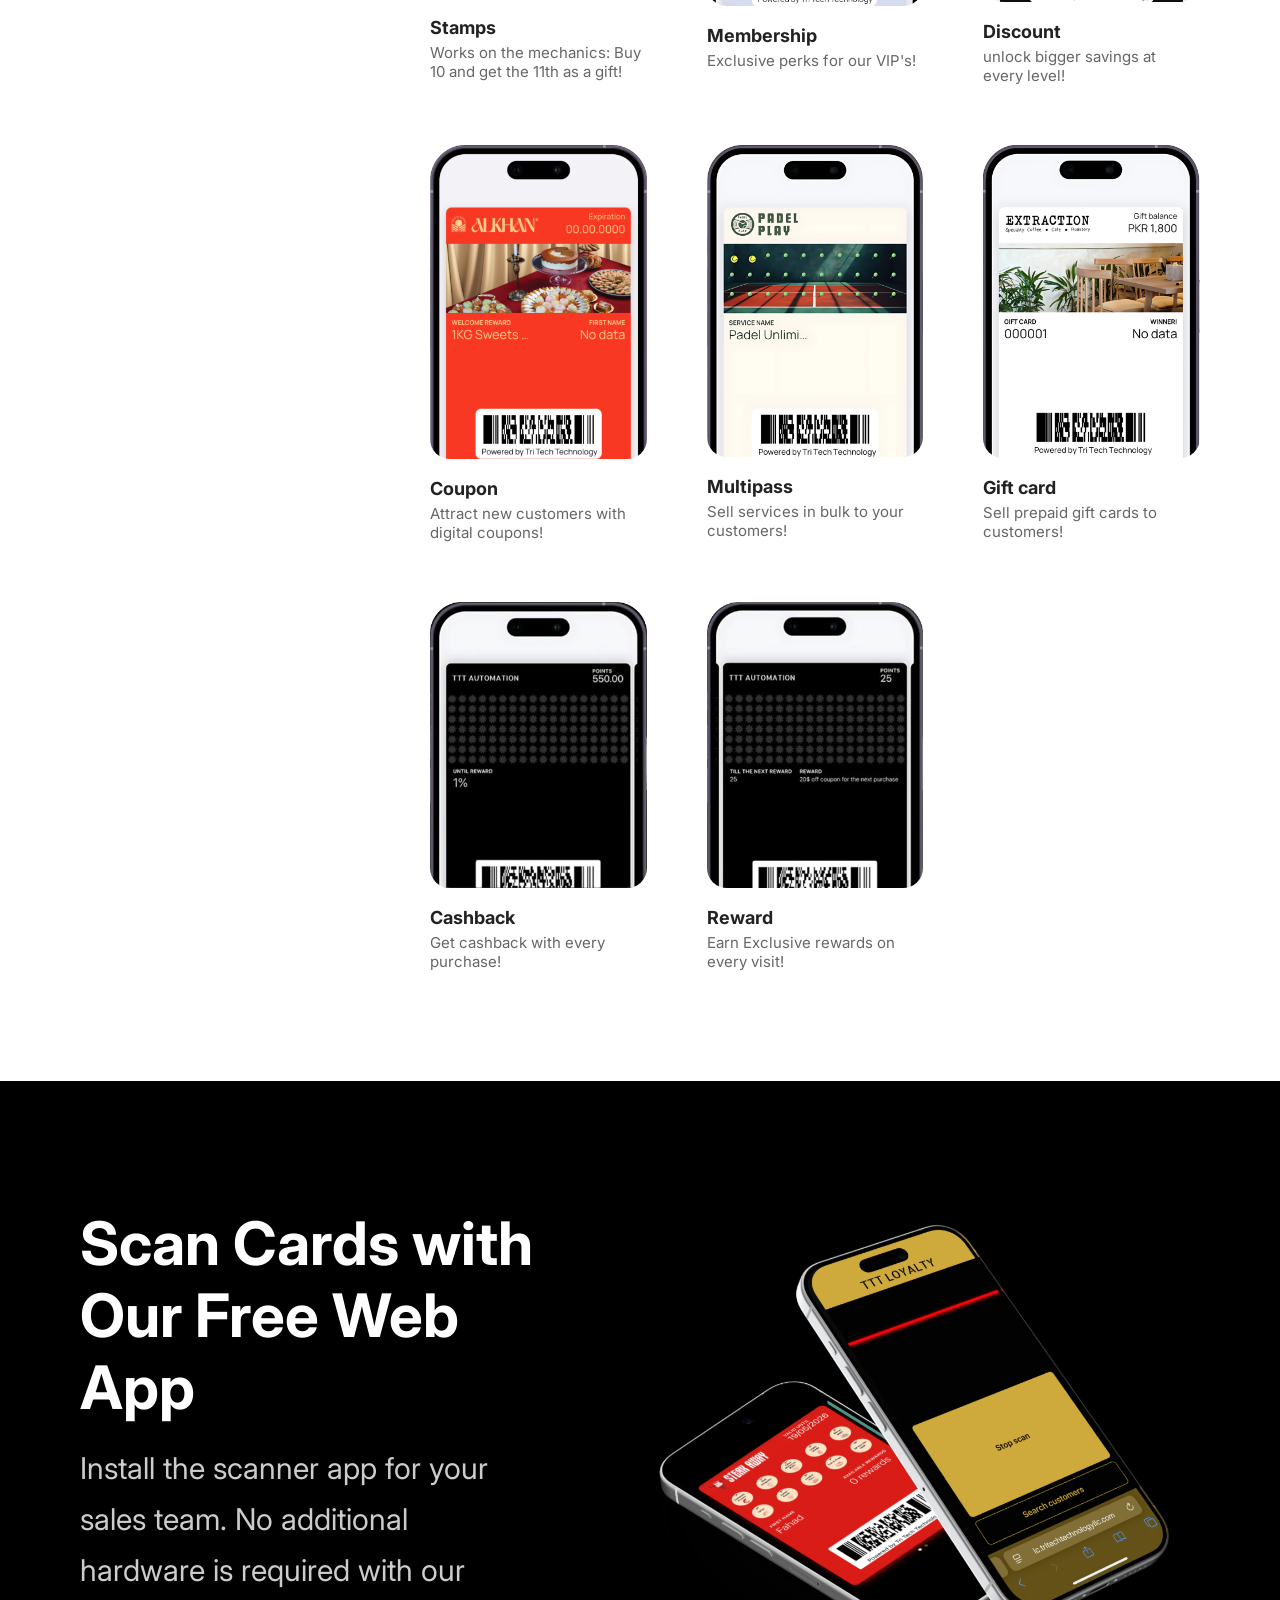
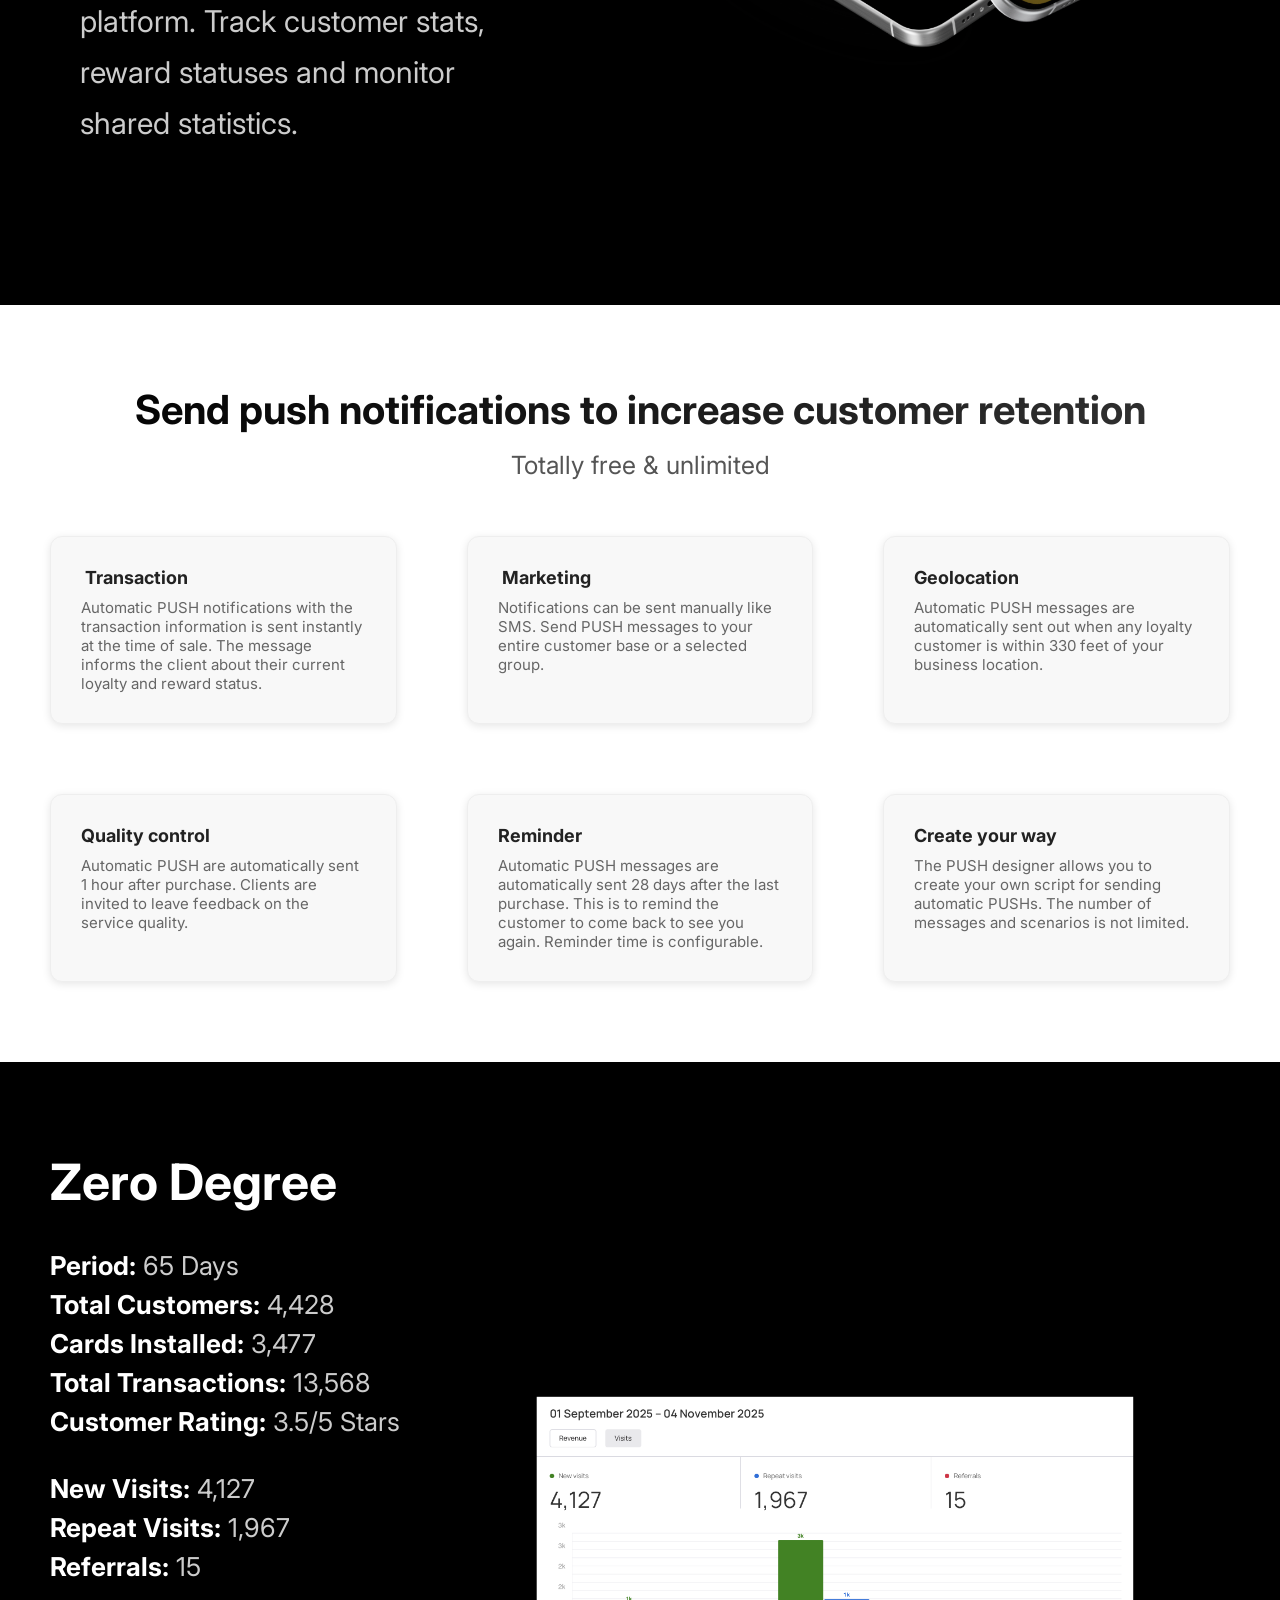
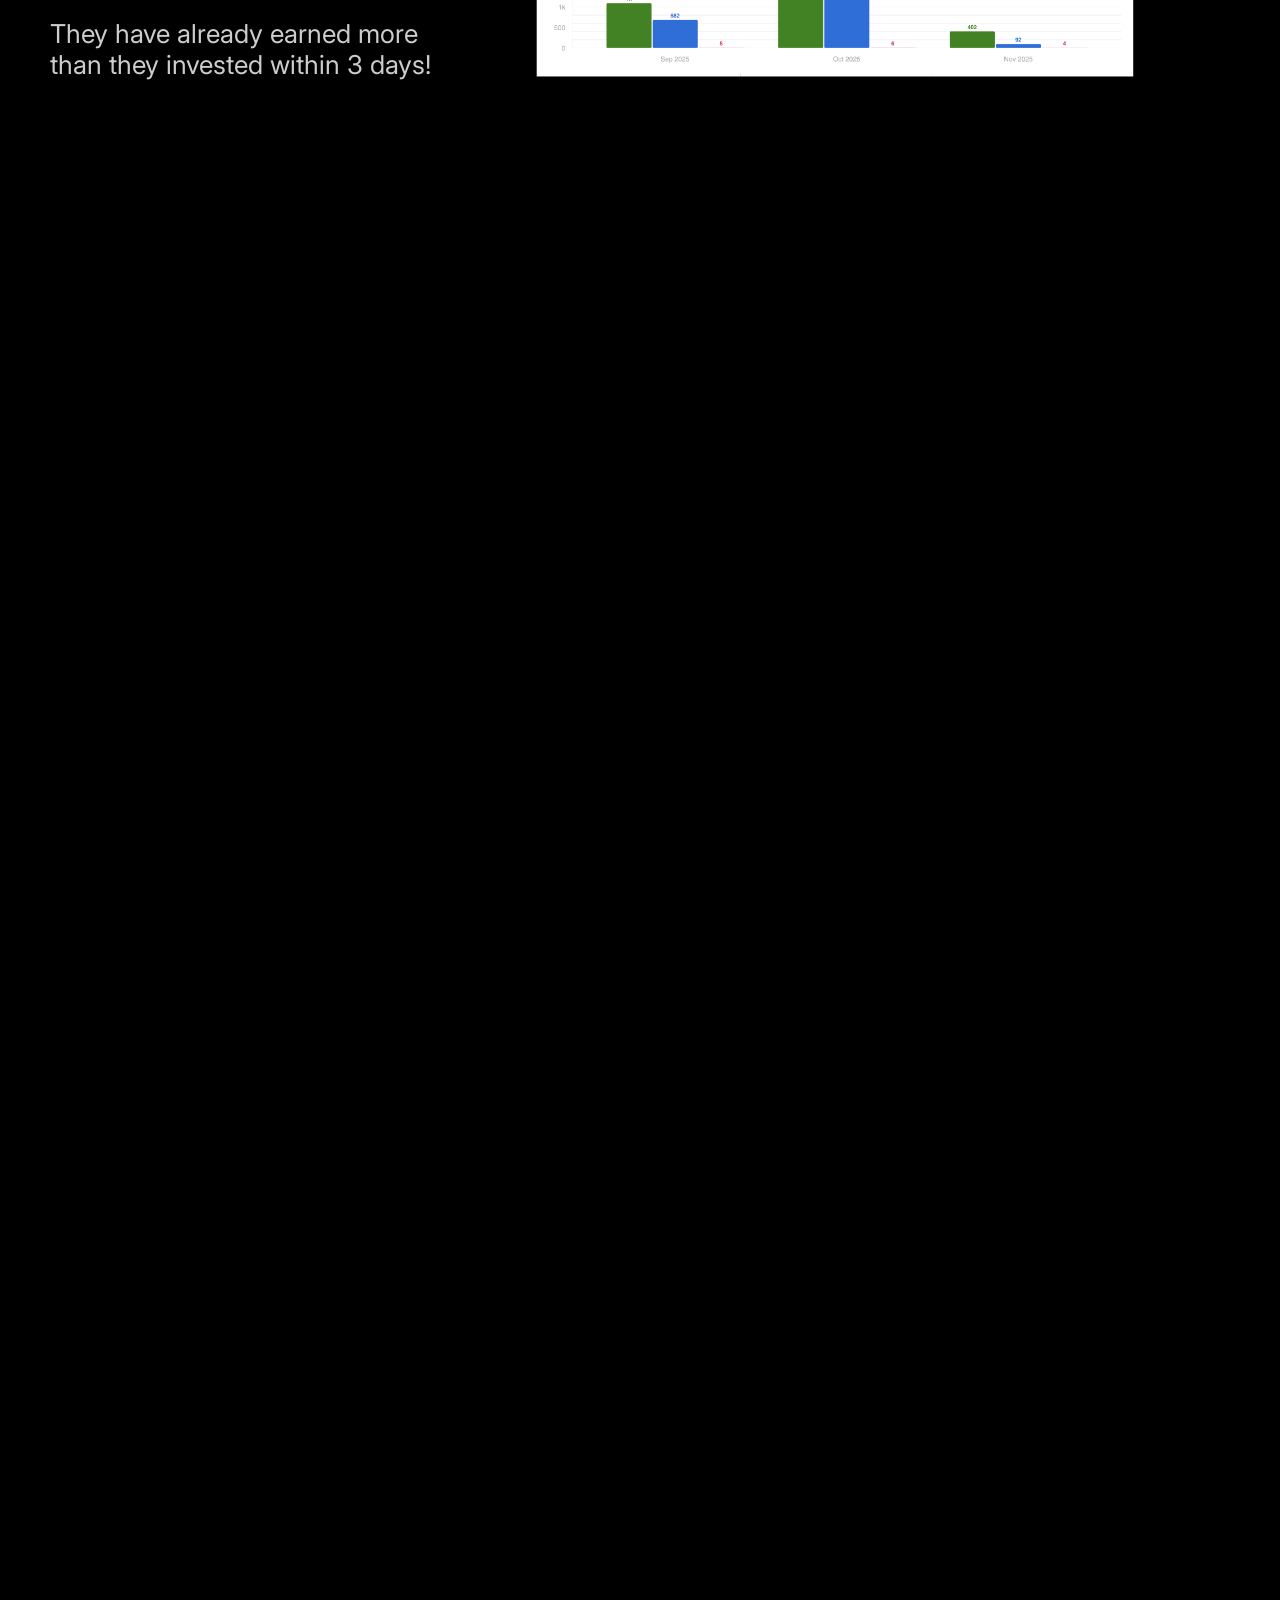
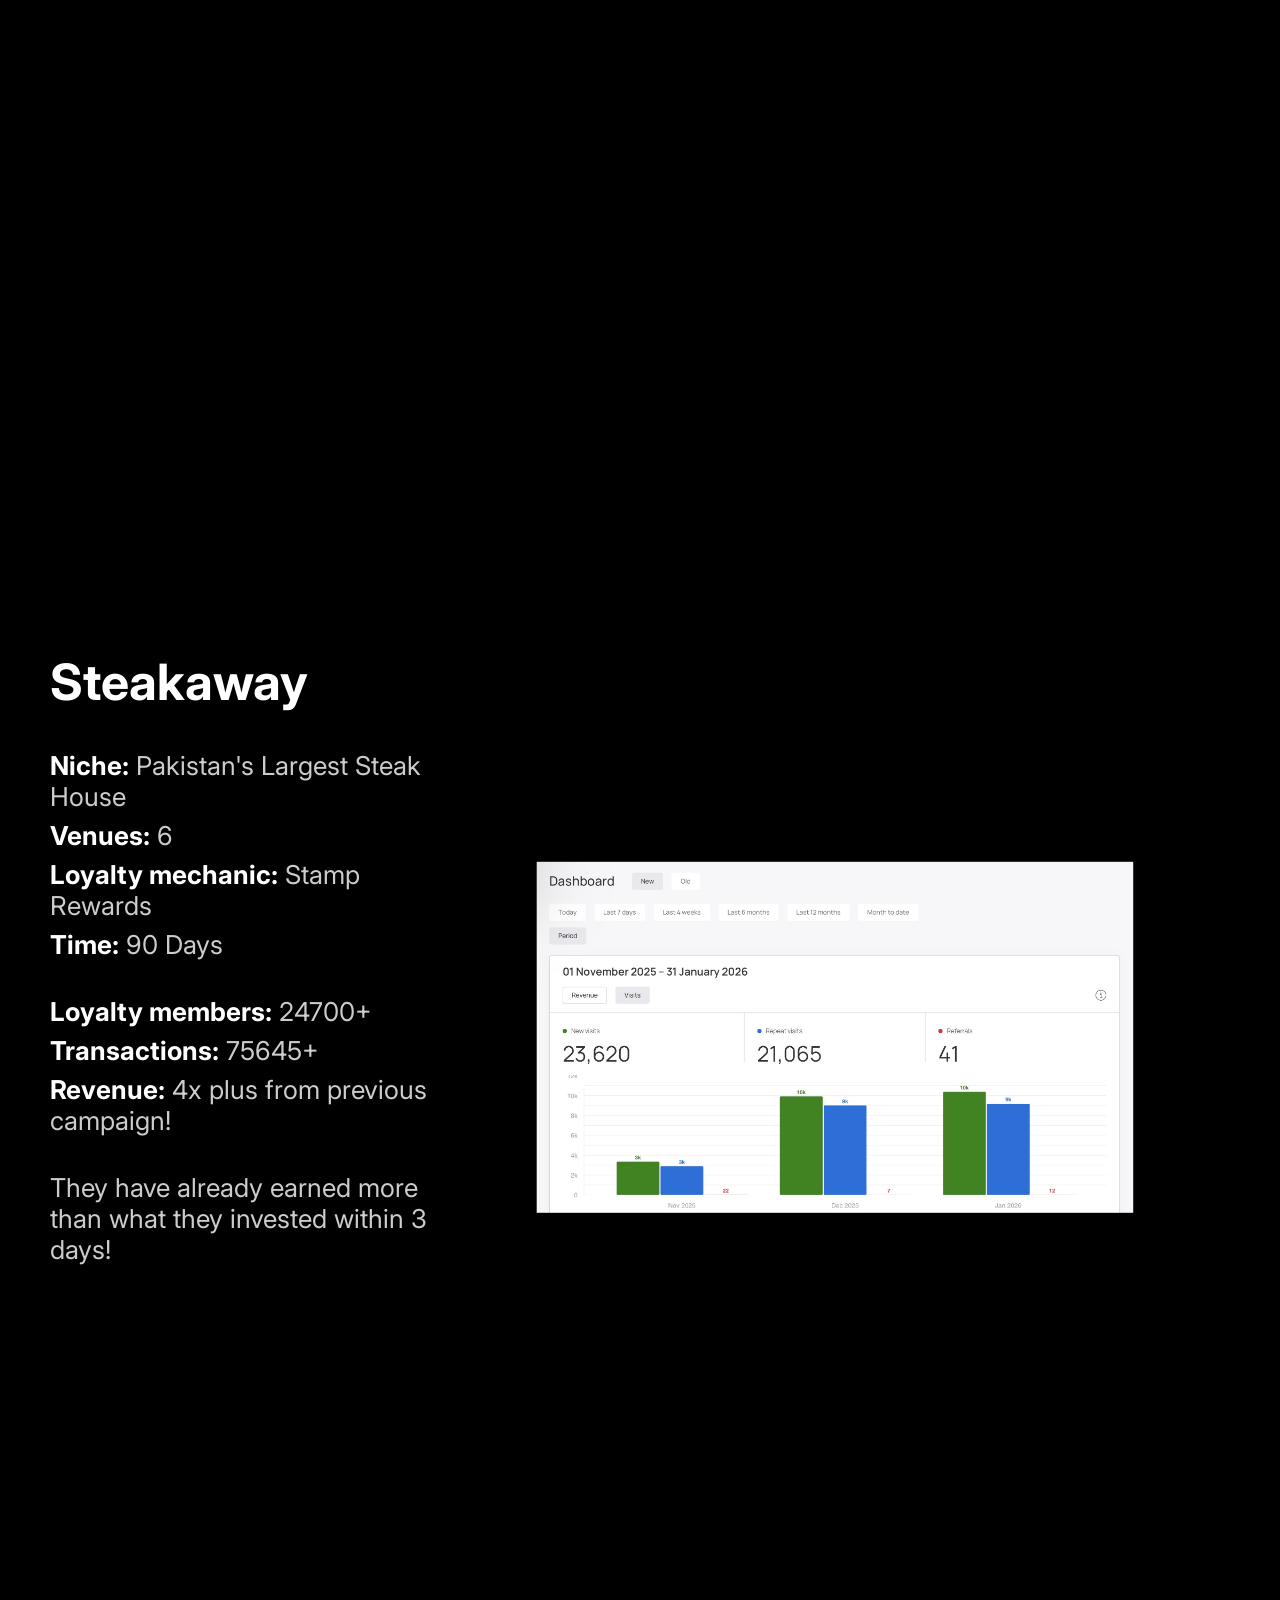
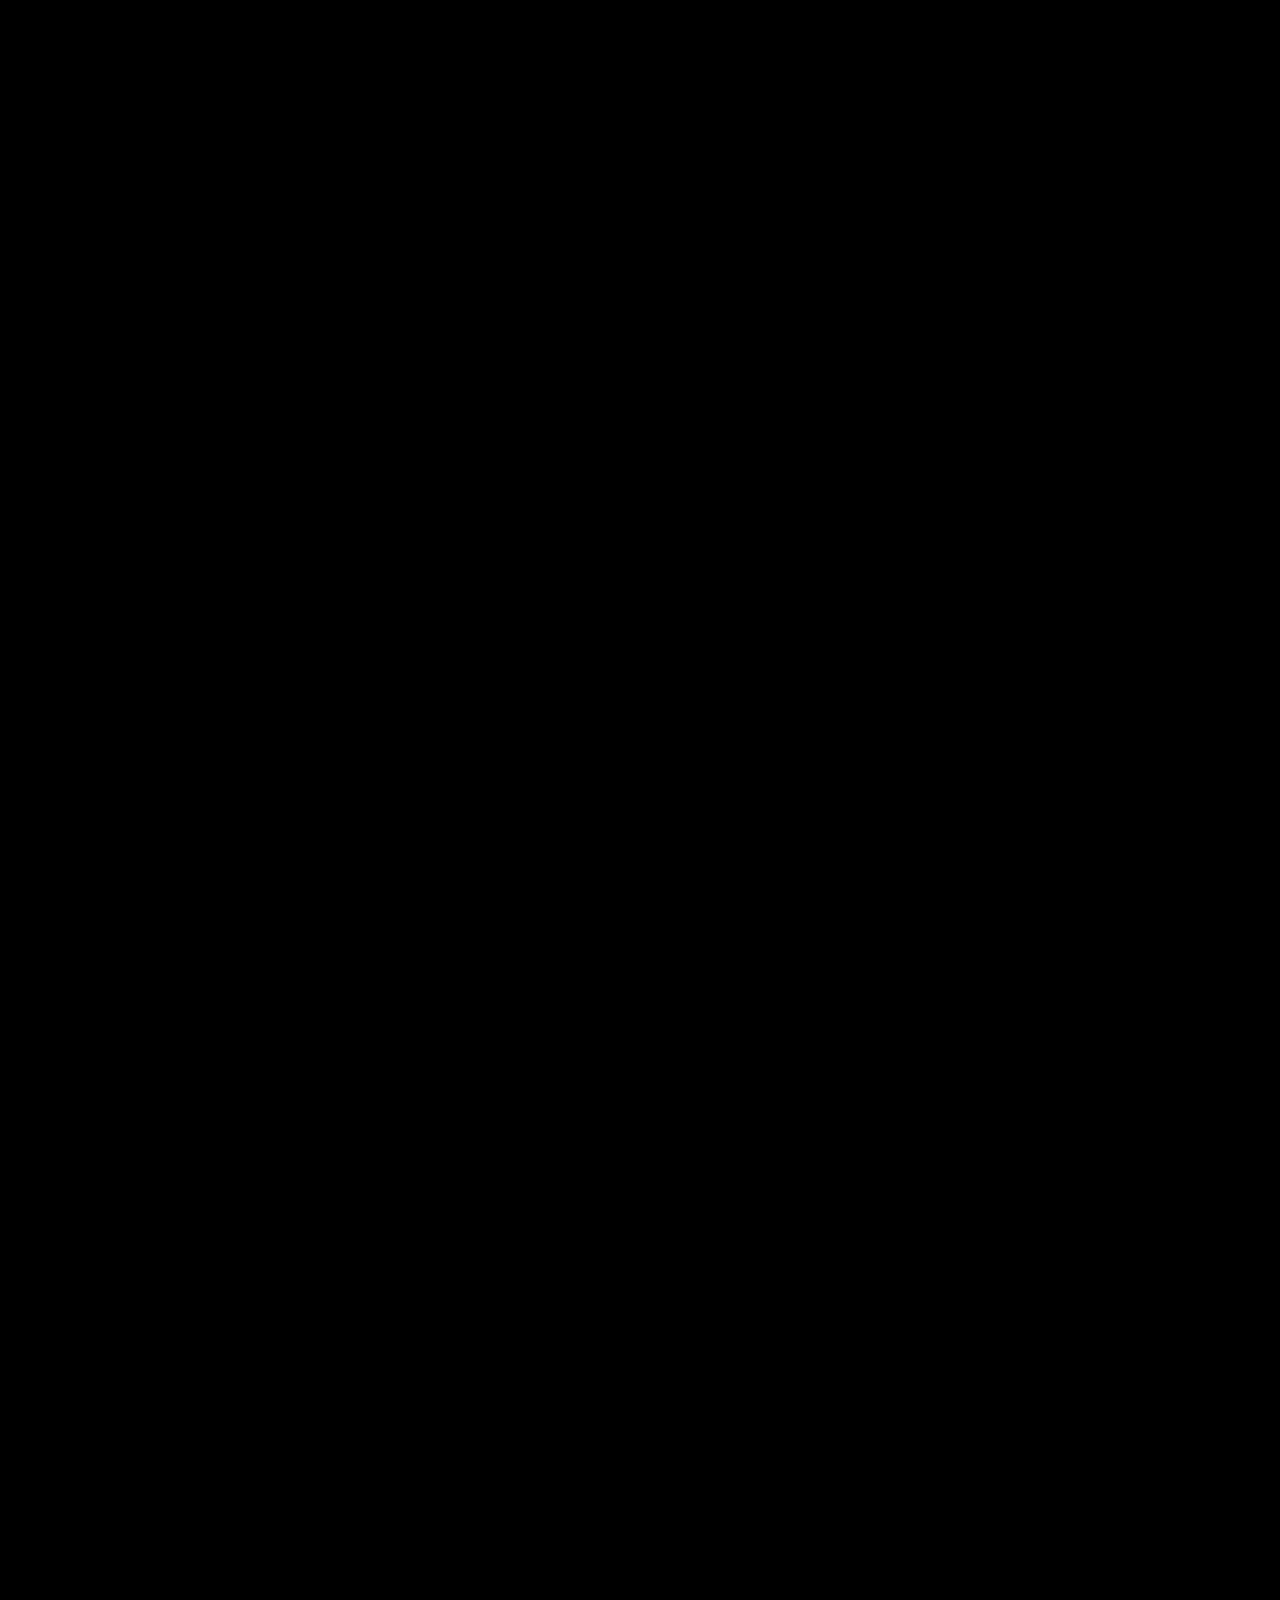
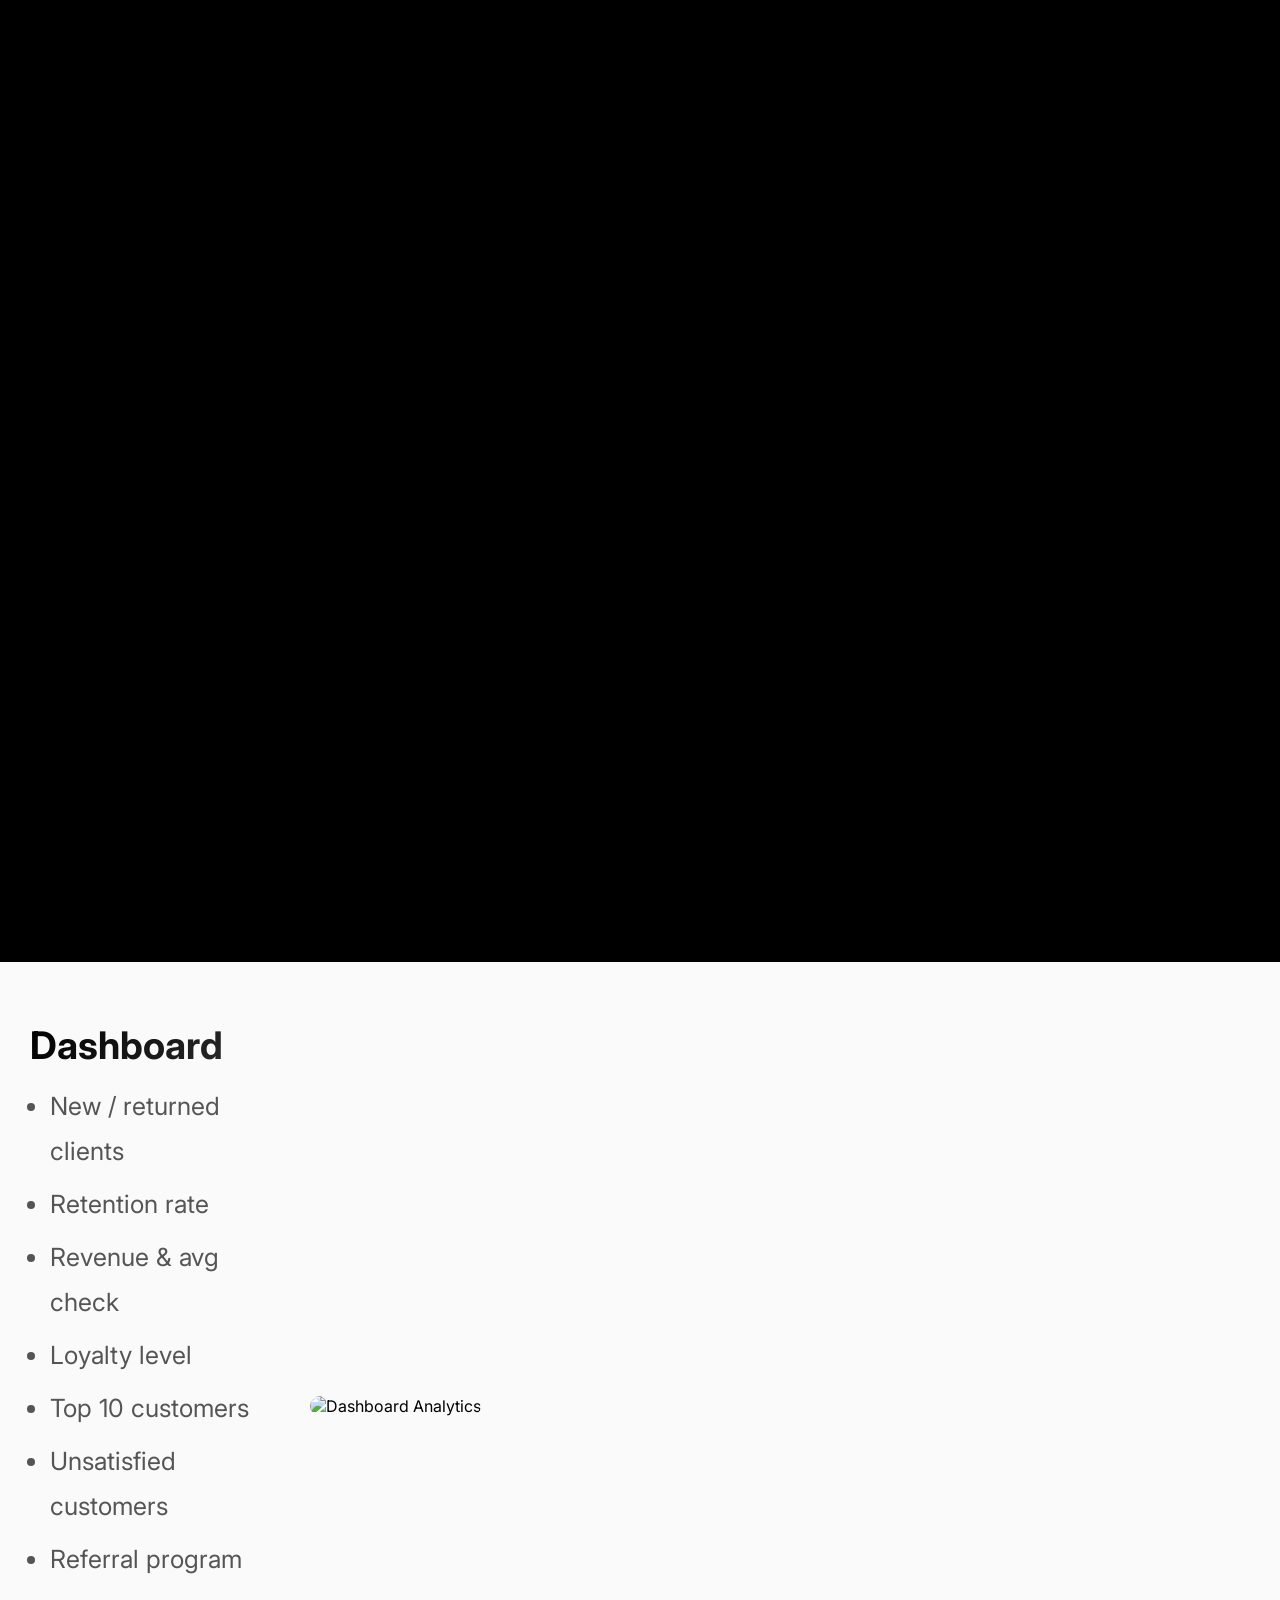
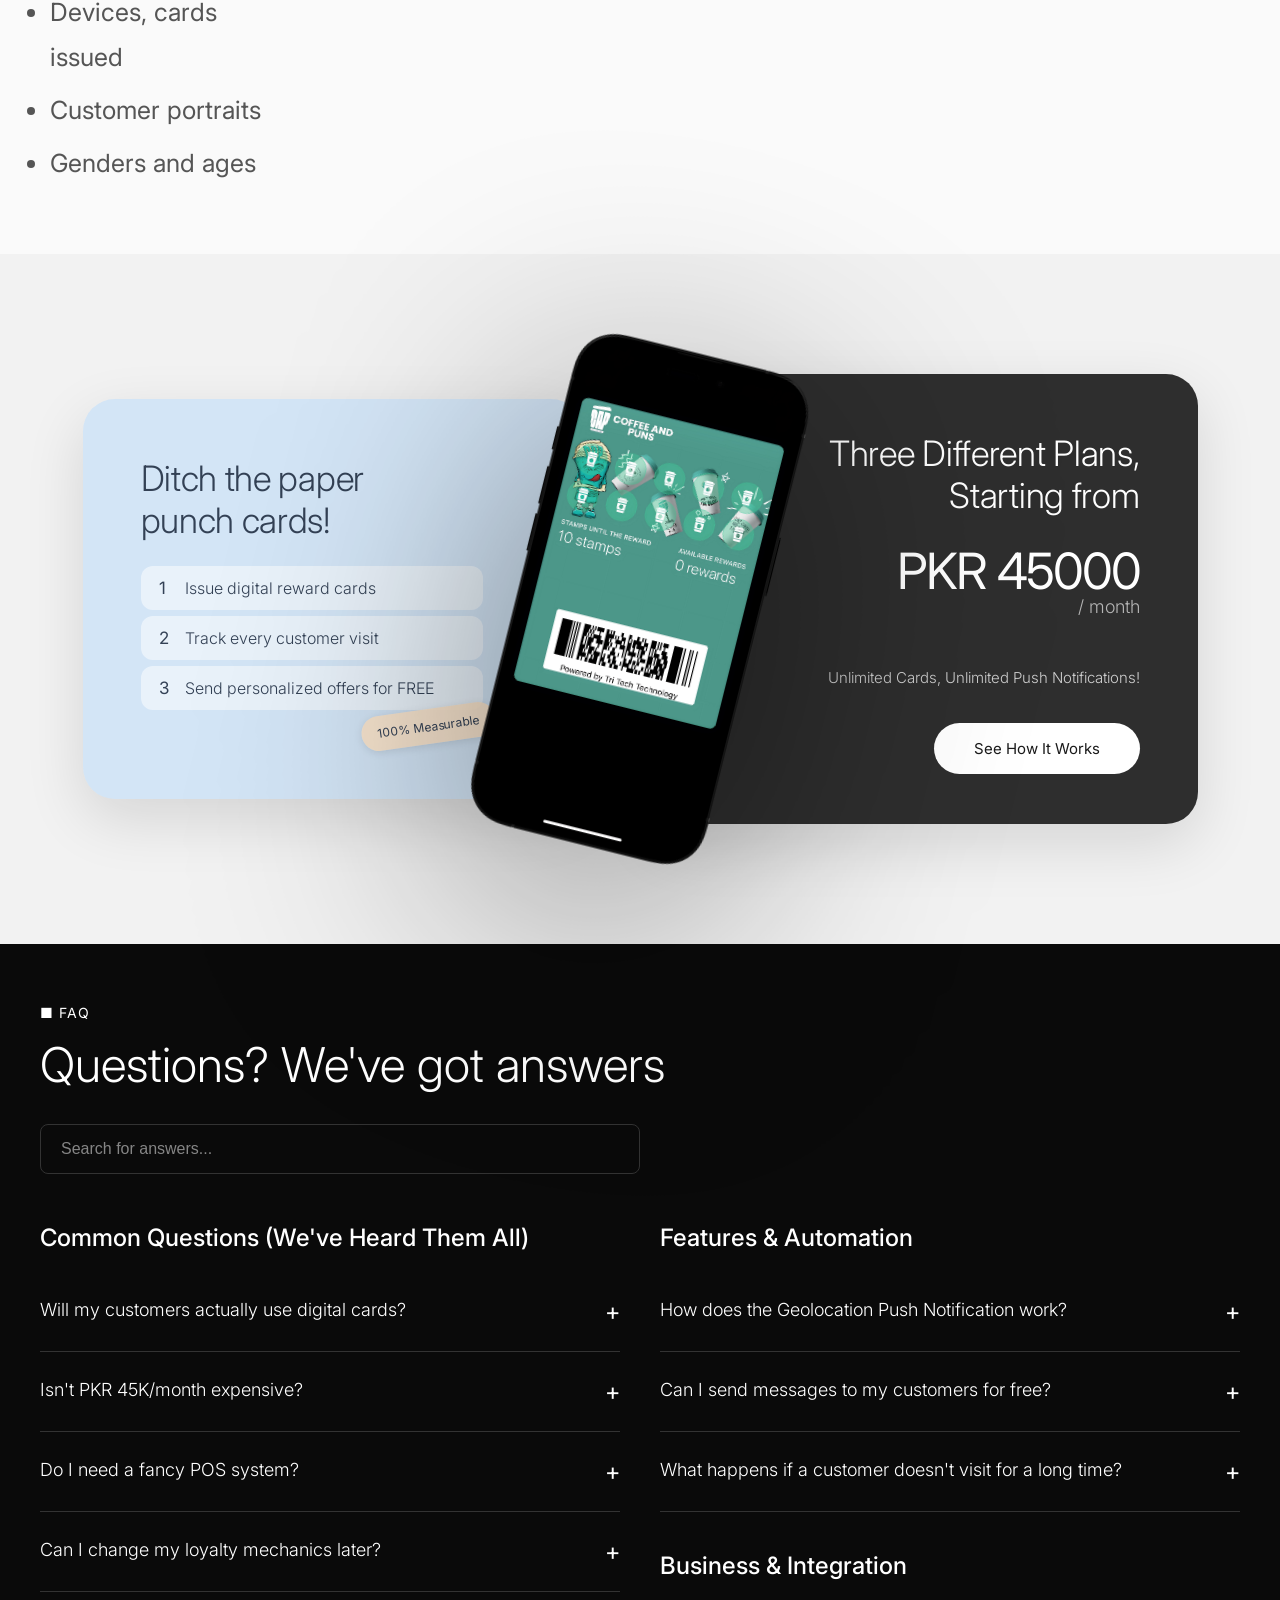
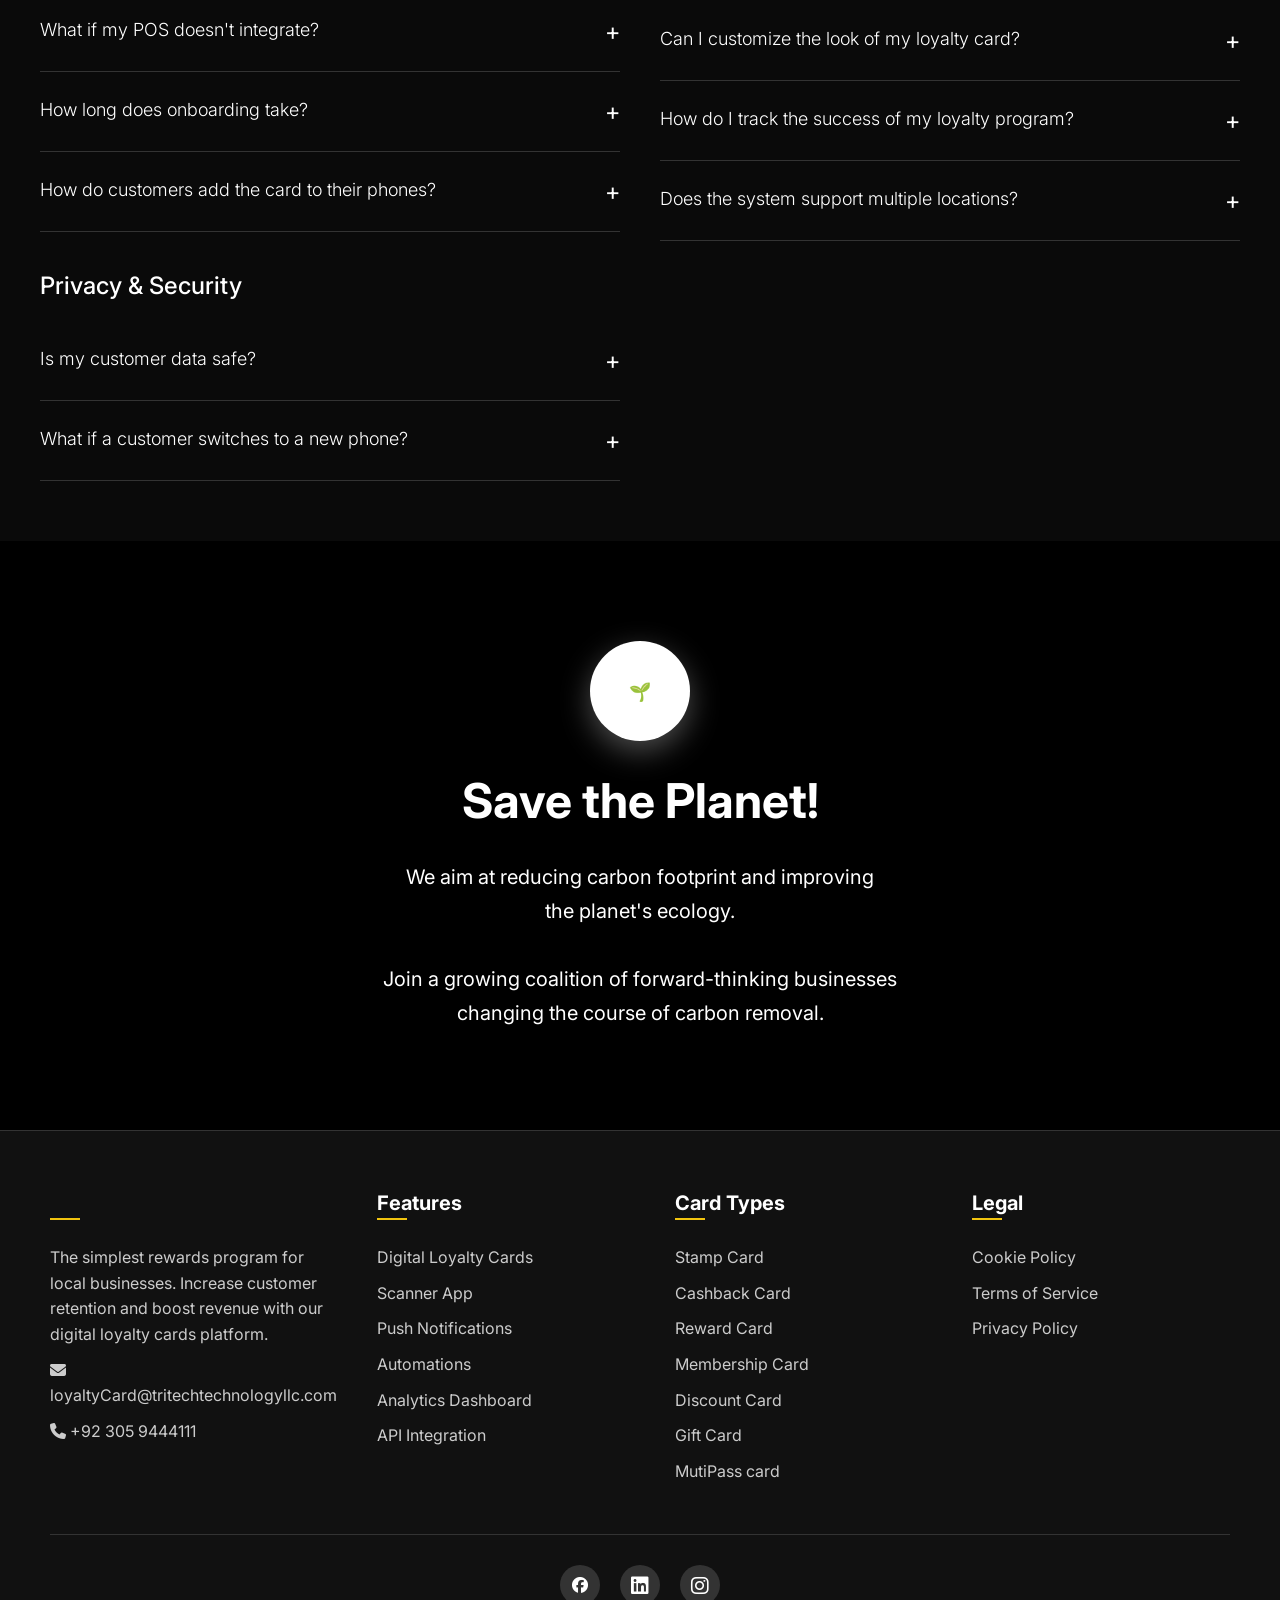
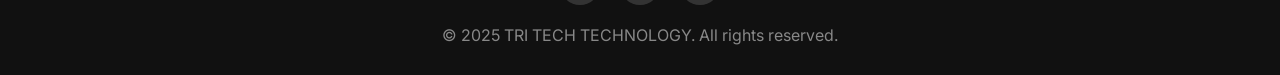
==== commit ae346049: "ok" ====
--- a/Index.html
+++ b/Index.html
@@ -1279,21 +1279,23 @@
             max-width: 680px;
             min-width: 320px;
             height: calc(100vh - 130px);
-            overflow: hidden;
+            overflow: visible;
             align-self: center;
         }
 
         .case-right img {
             position: absolute;
-            top: 0;
-            left: 0;
-            width: 100%;
-            height: 100%;
+            top: 50%;
+            left: 50%;
+            transform: translate(-50%, -50%);
+            width: 92%;
+            height: 92%;
             object-fit: contain;
             object-position: center center;
             opacity: 0;
             transition: opacity 0.5s ease;
             display: block;
+            border-radius: 20px;
         }
 
         .case-right img.active {
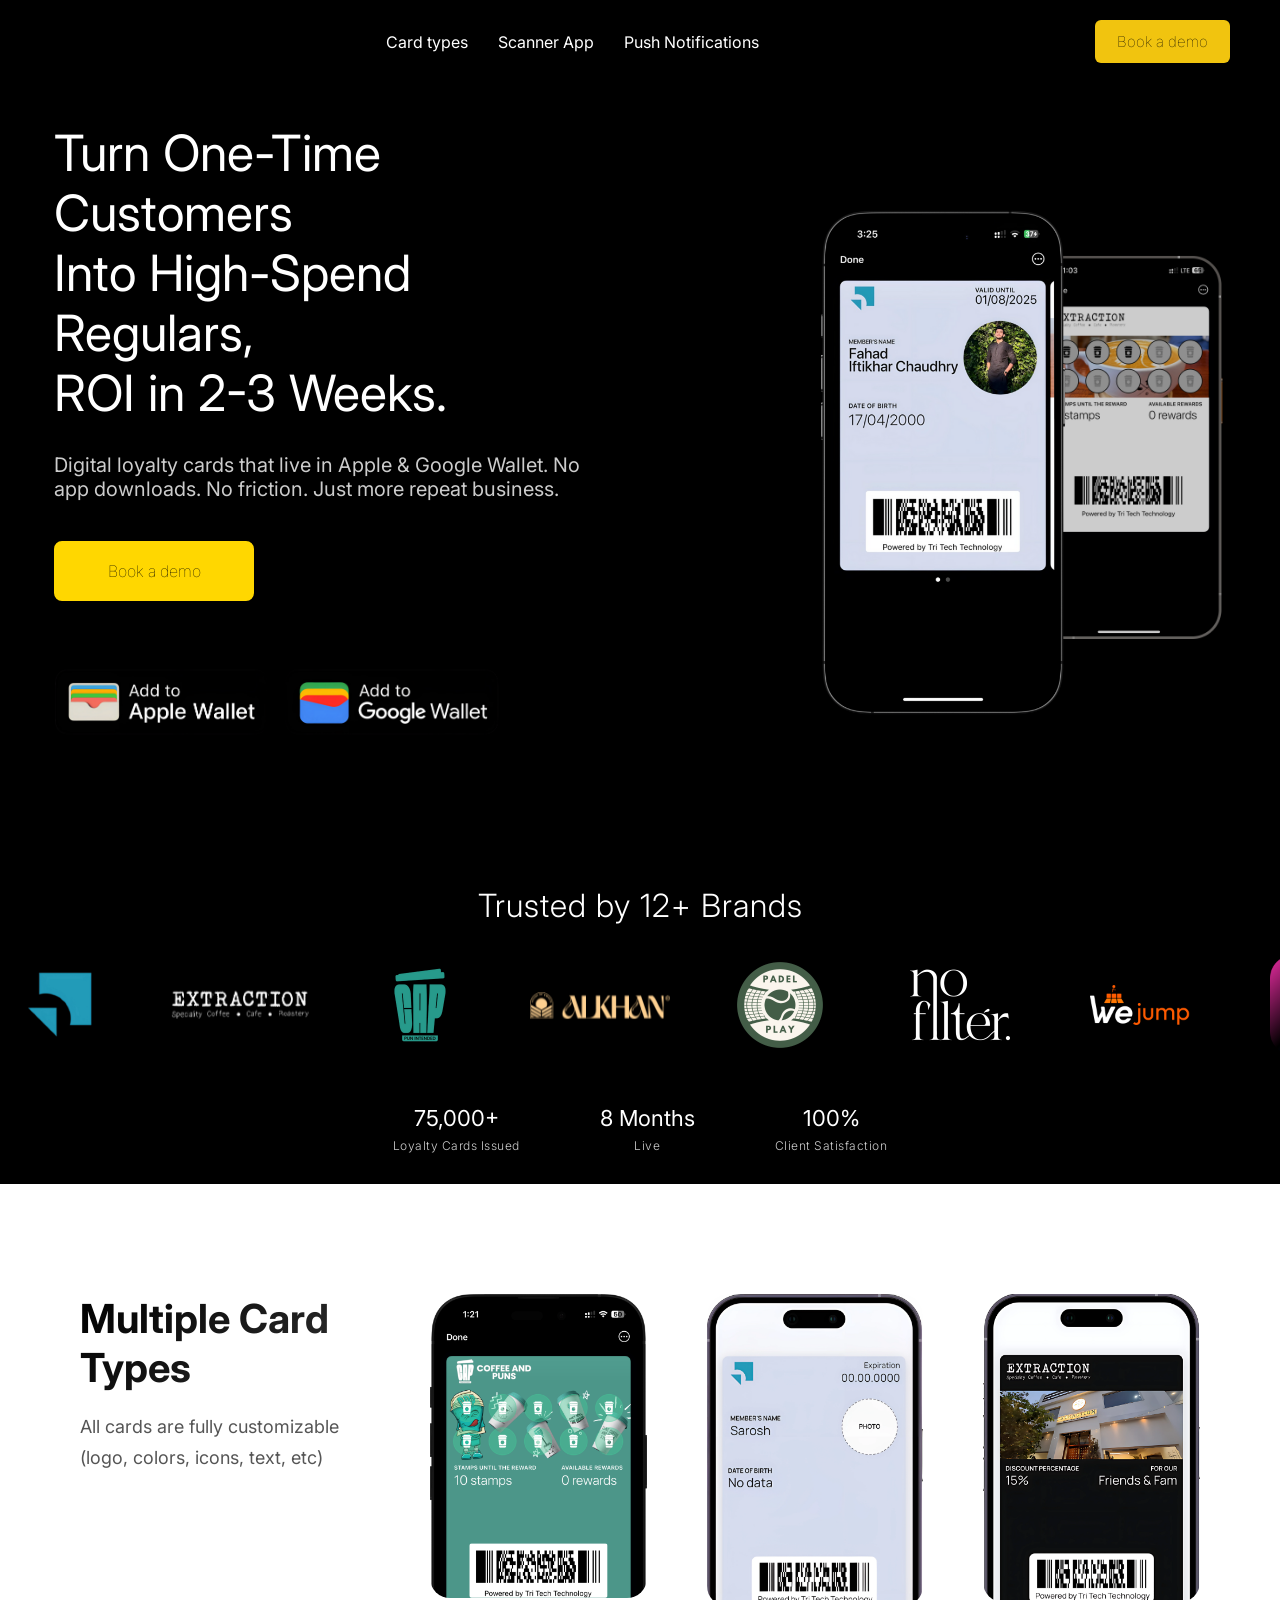
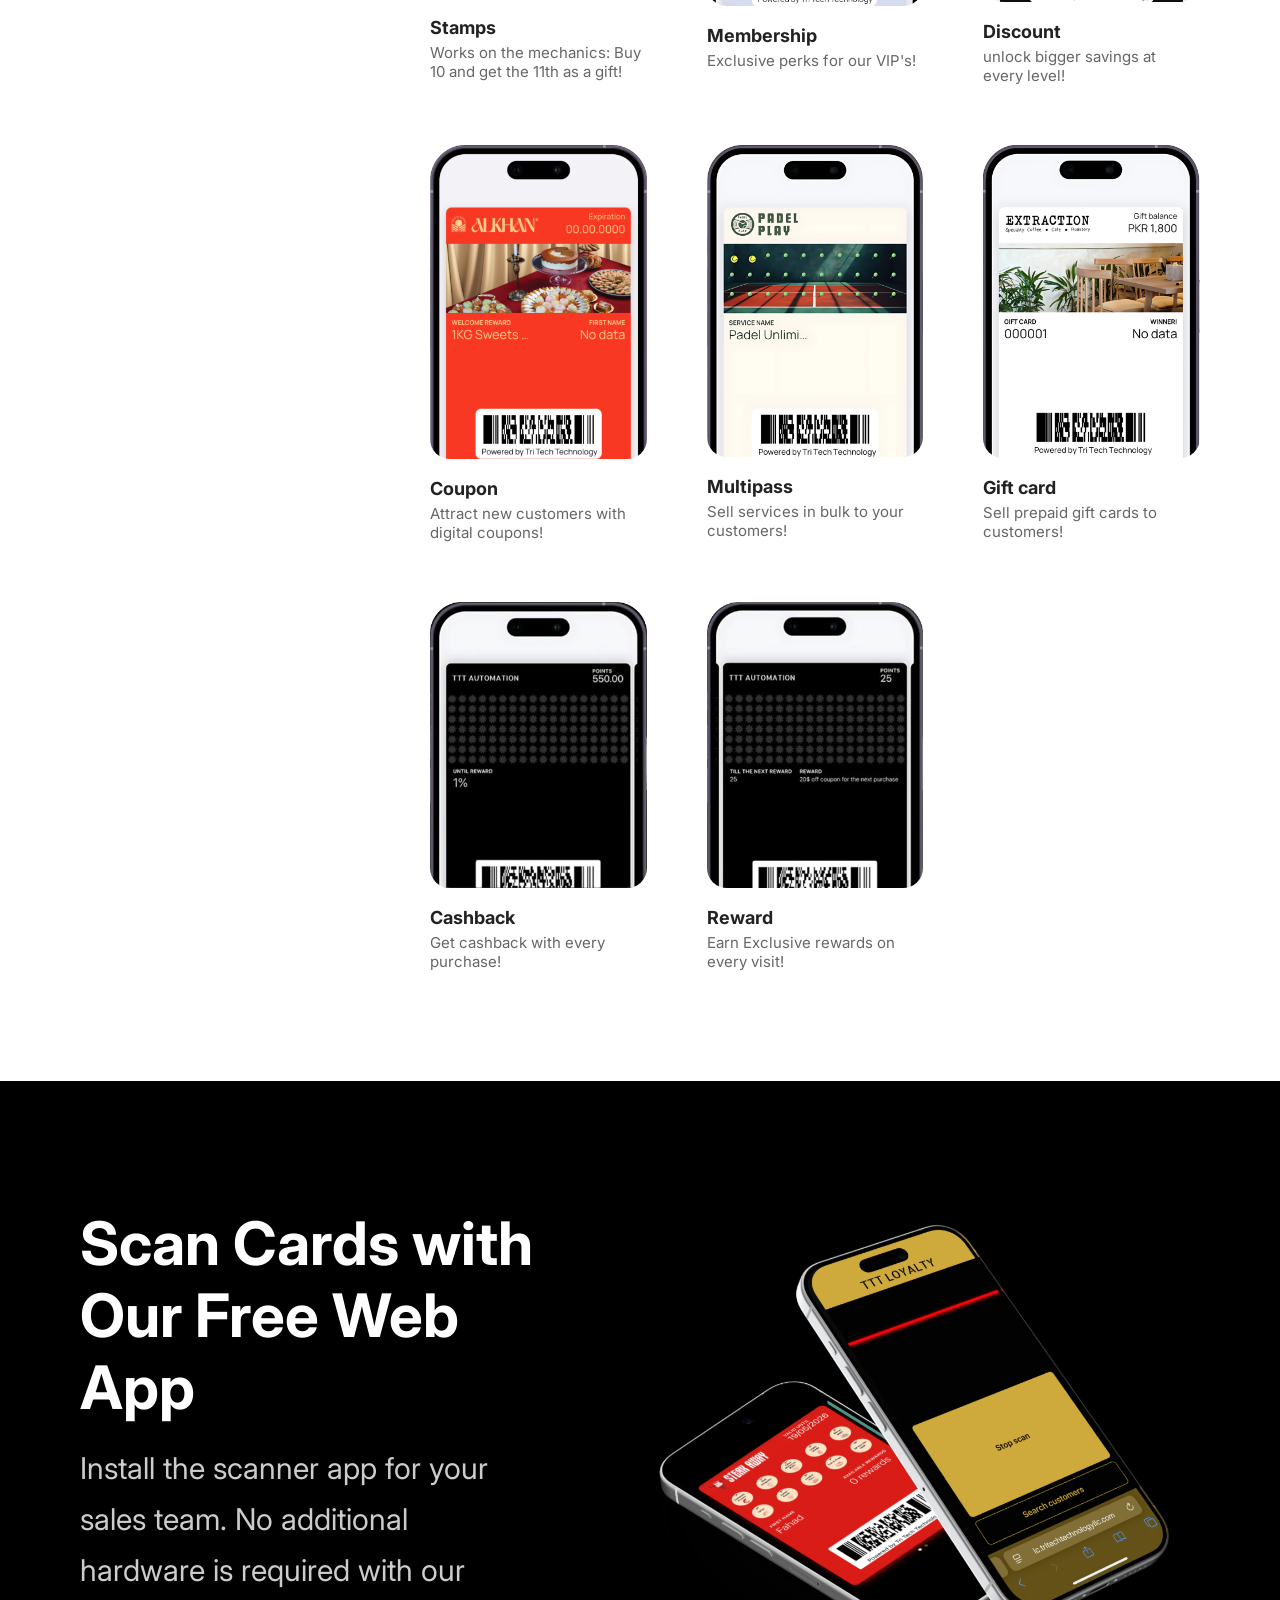
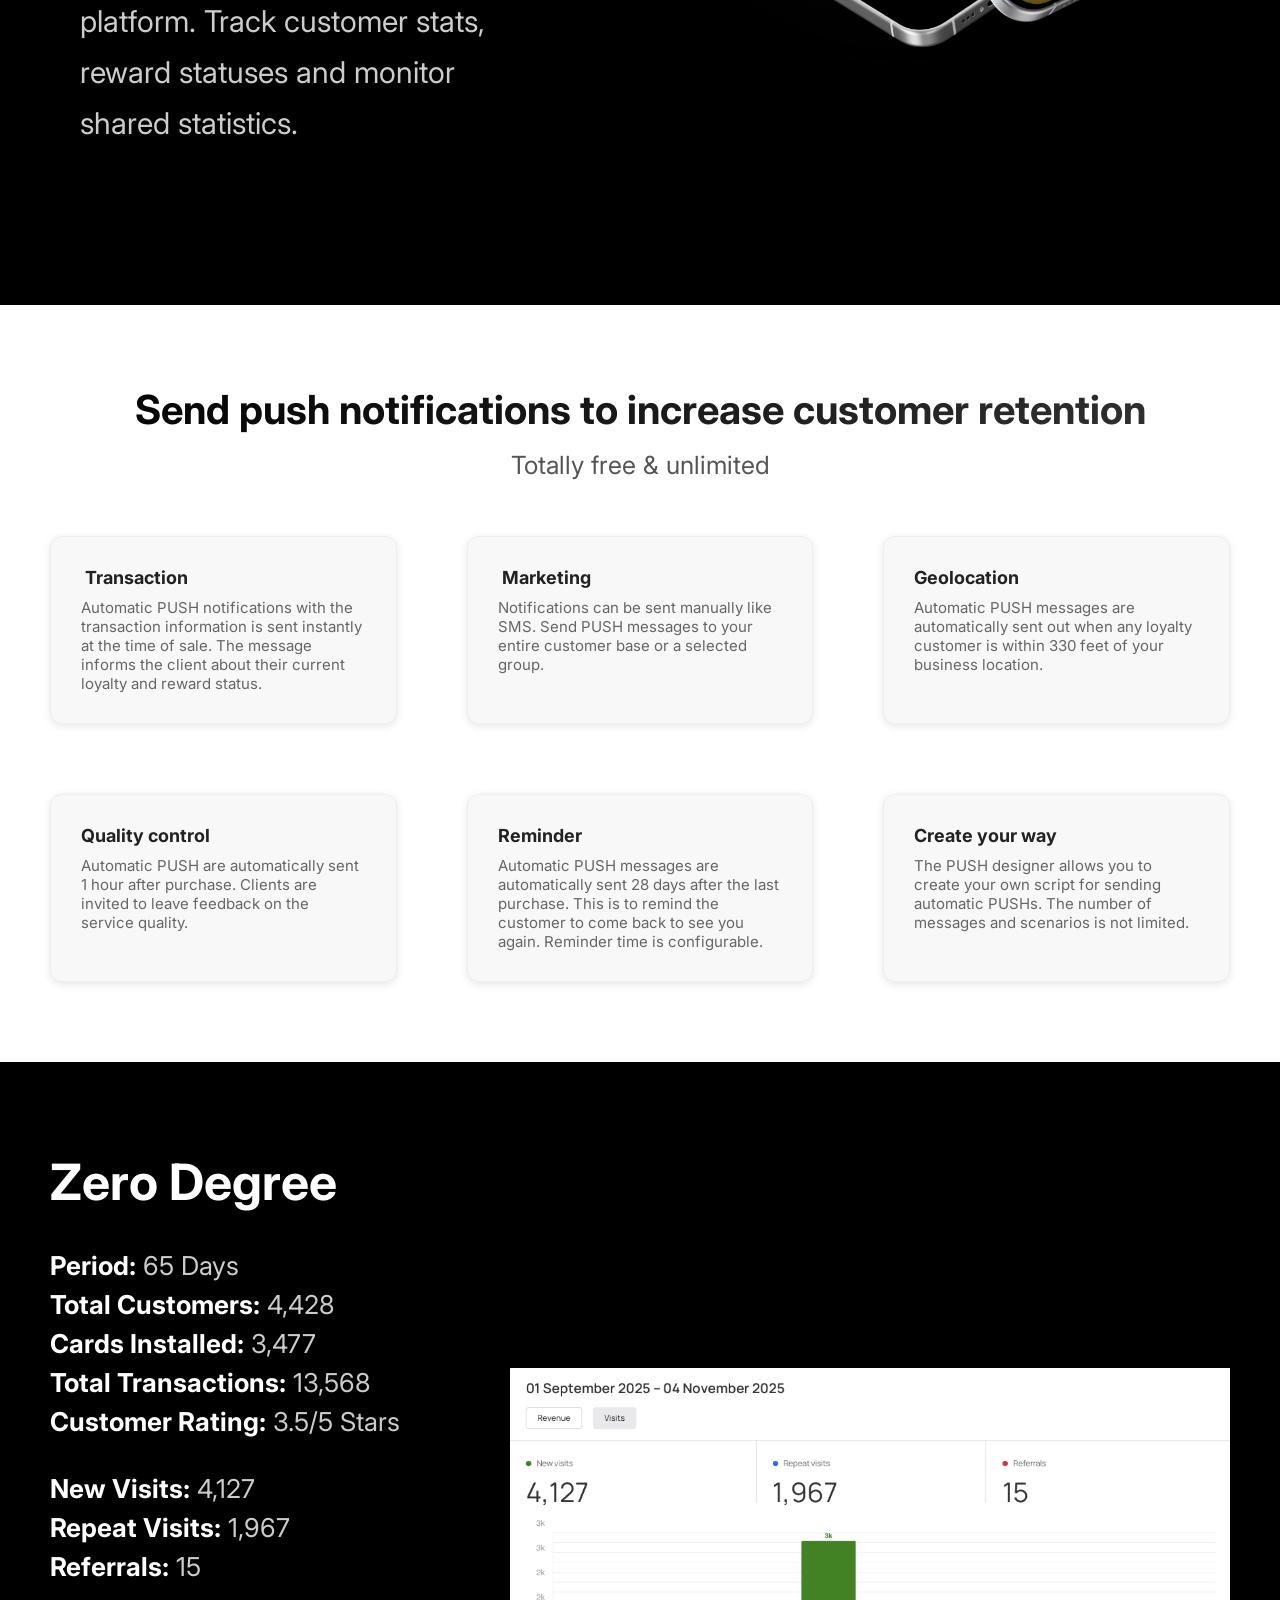
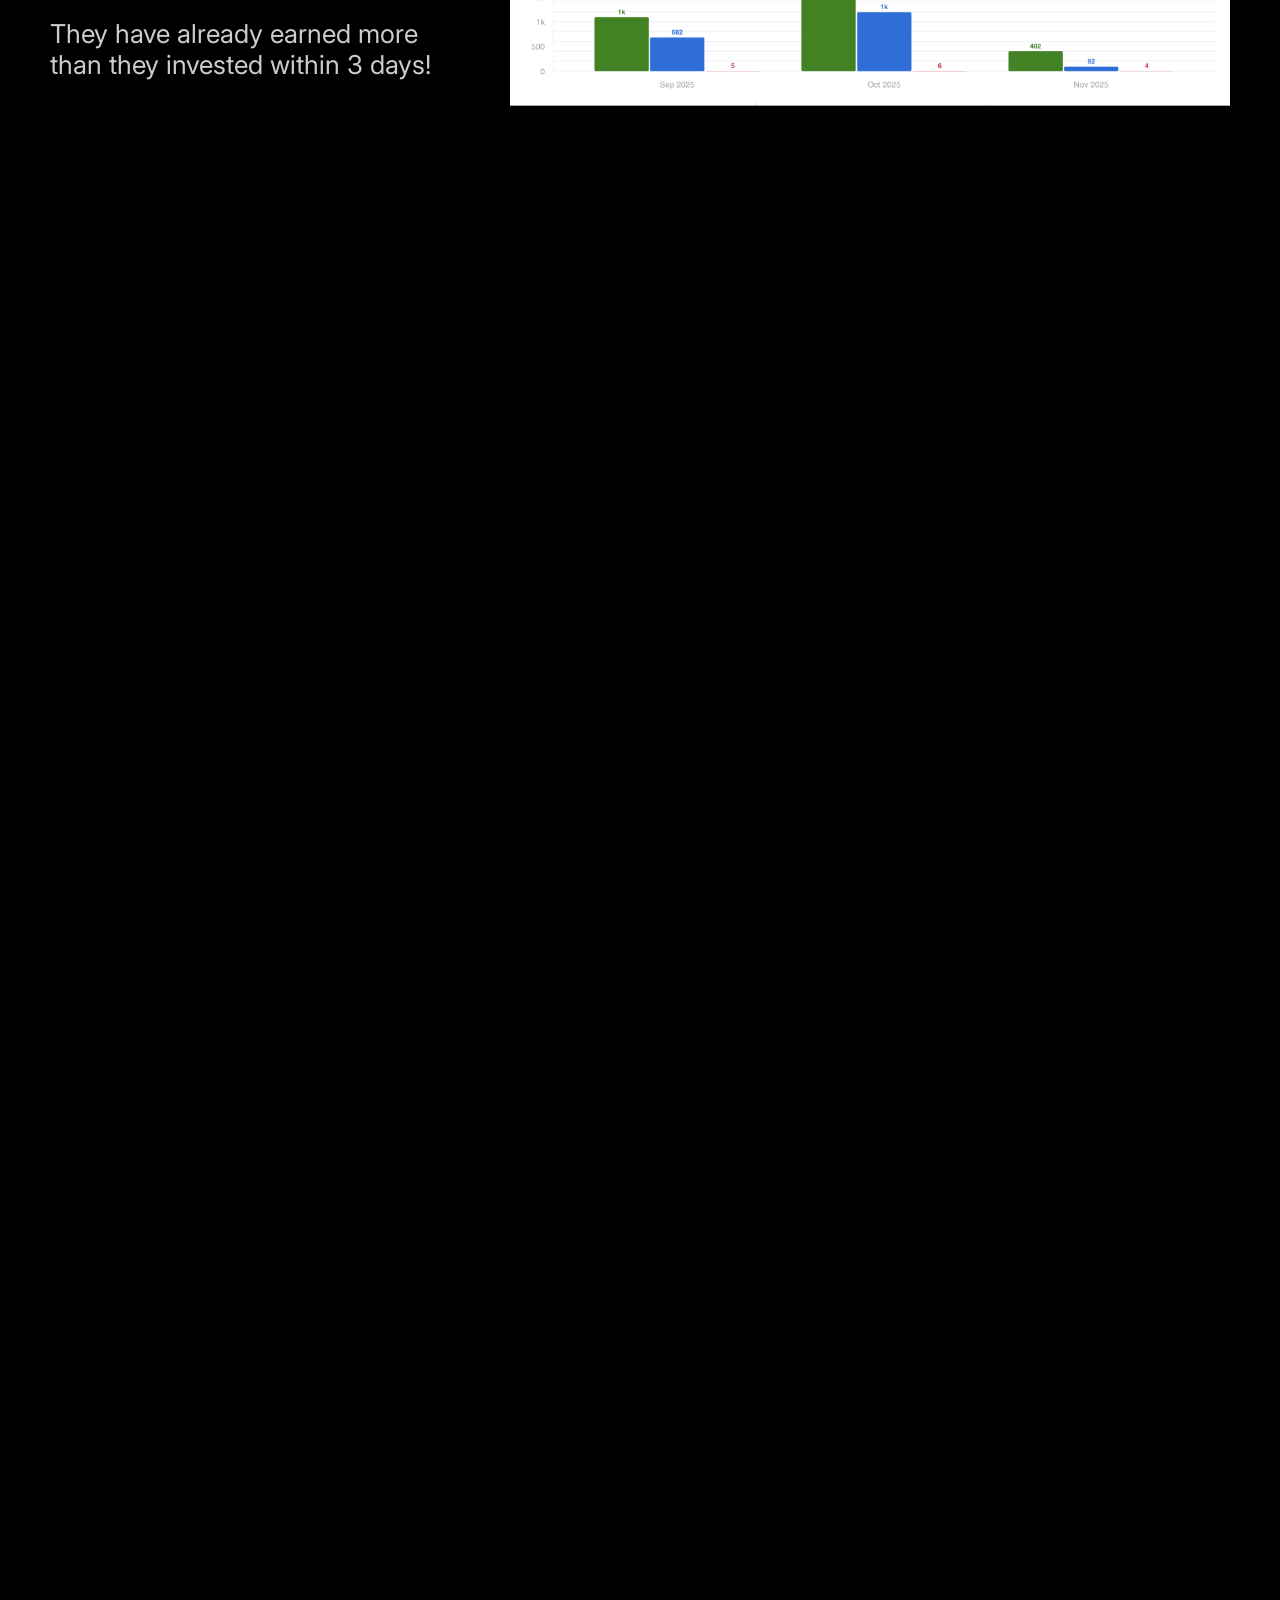
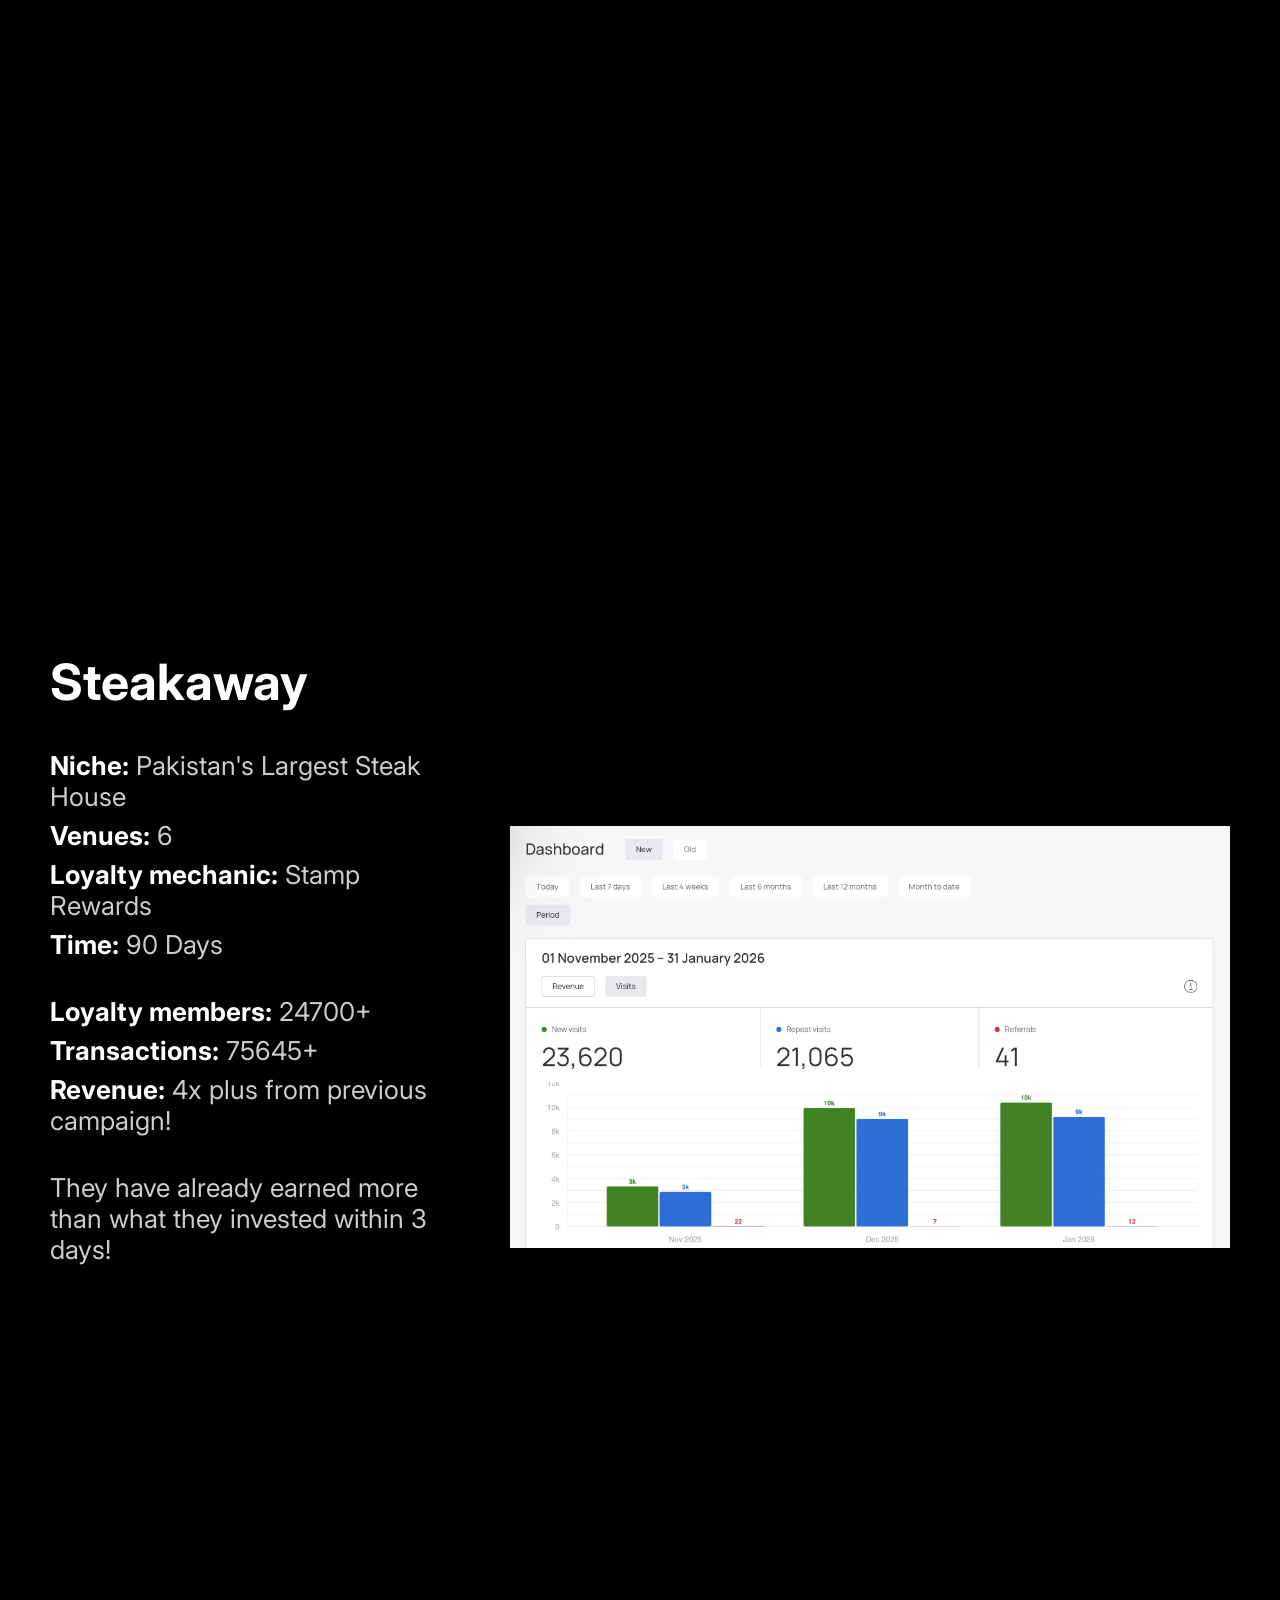
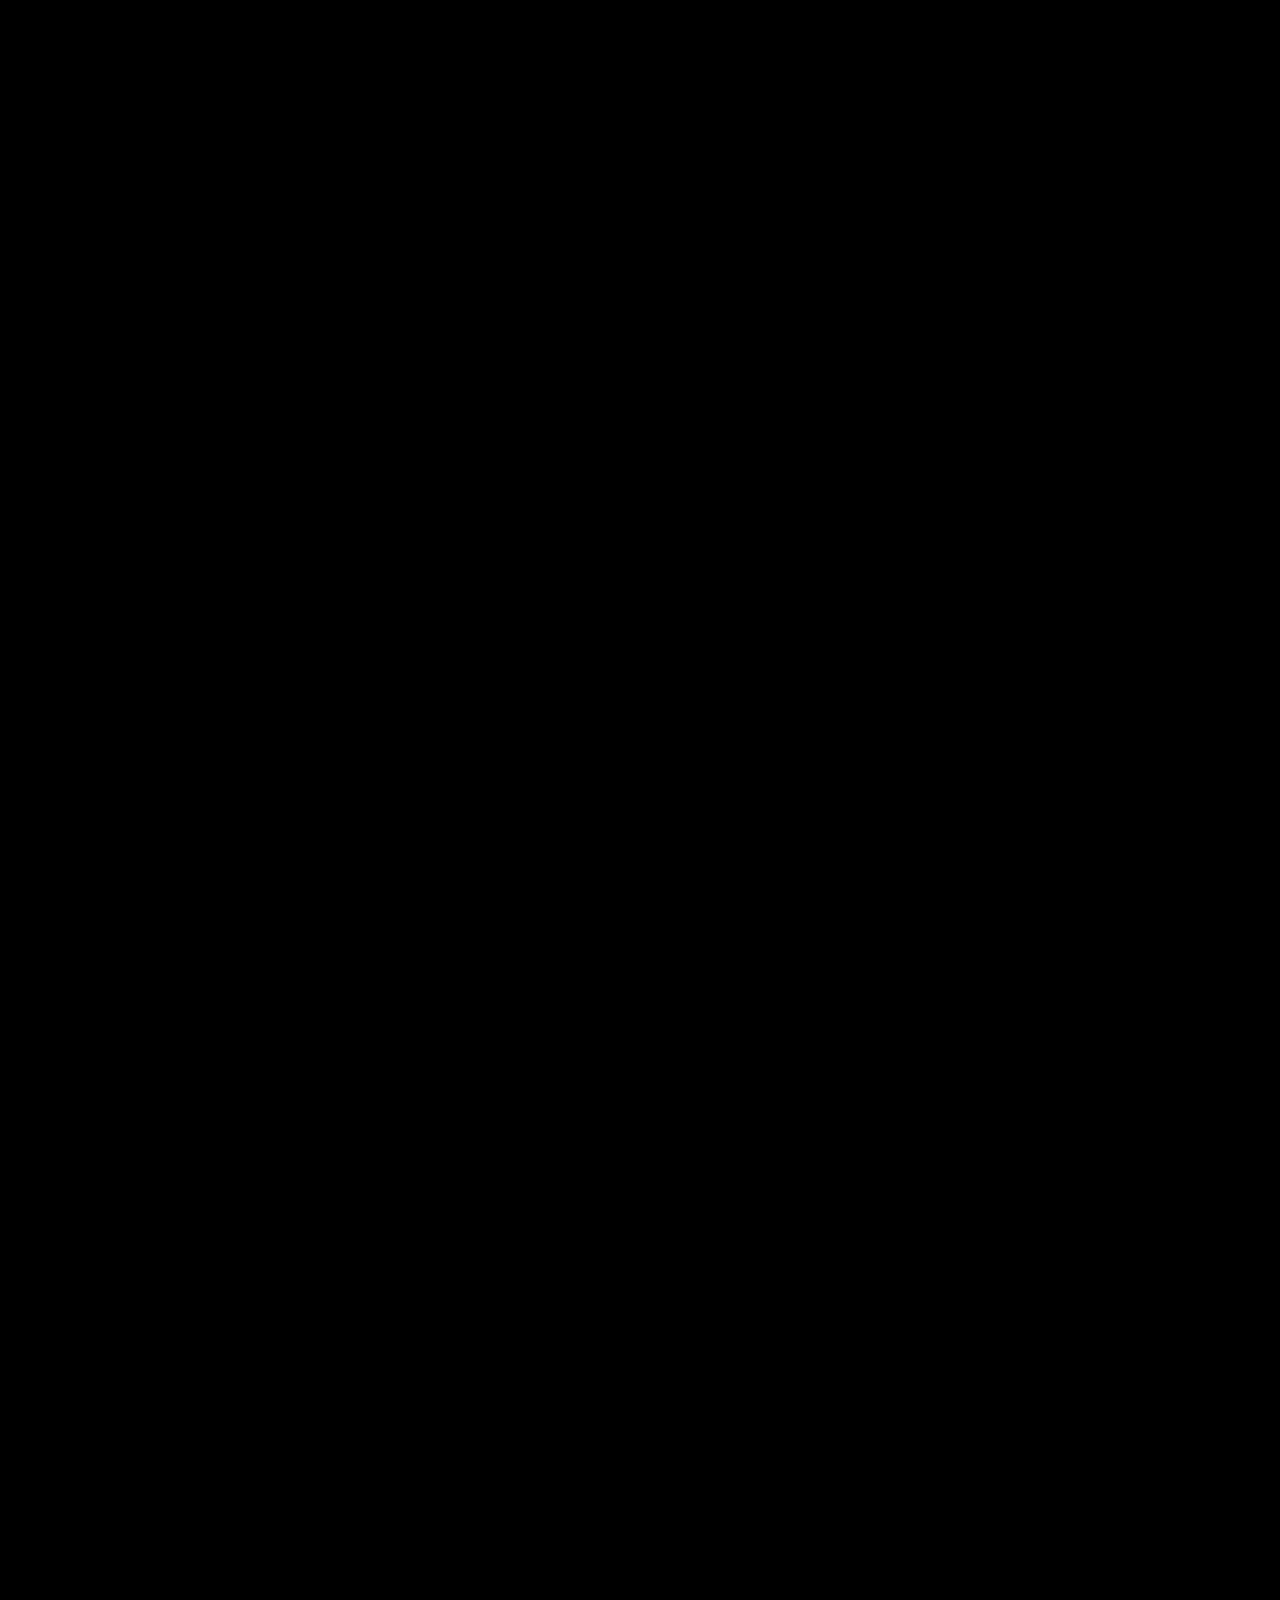
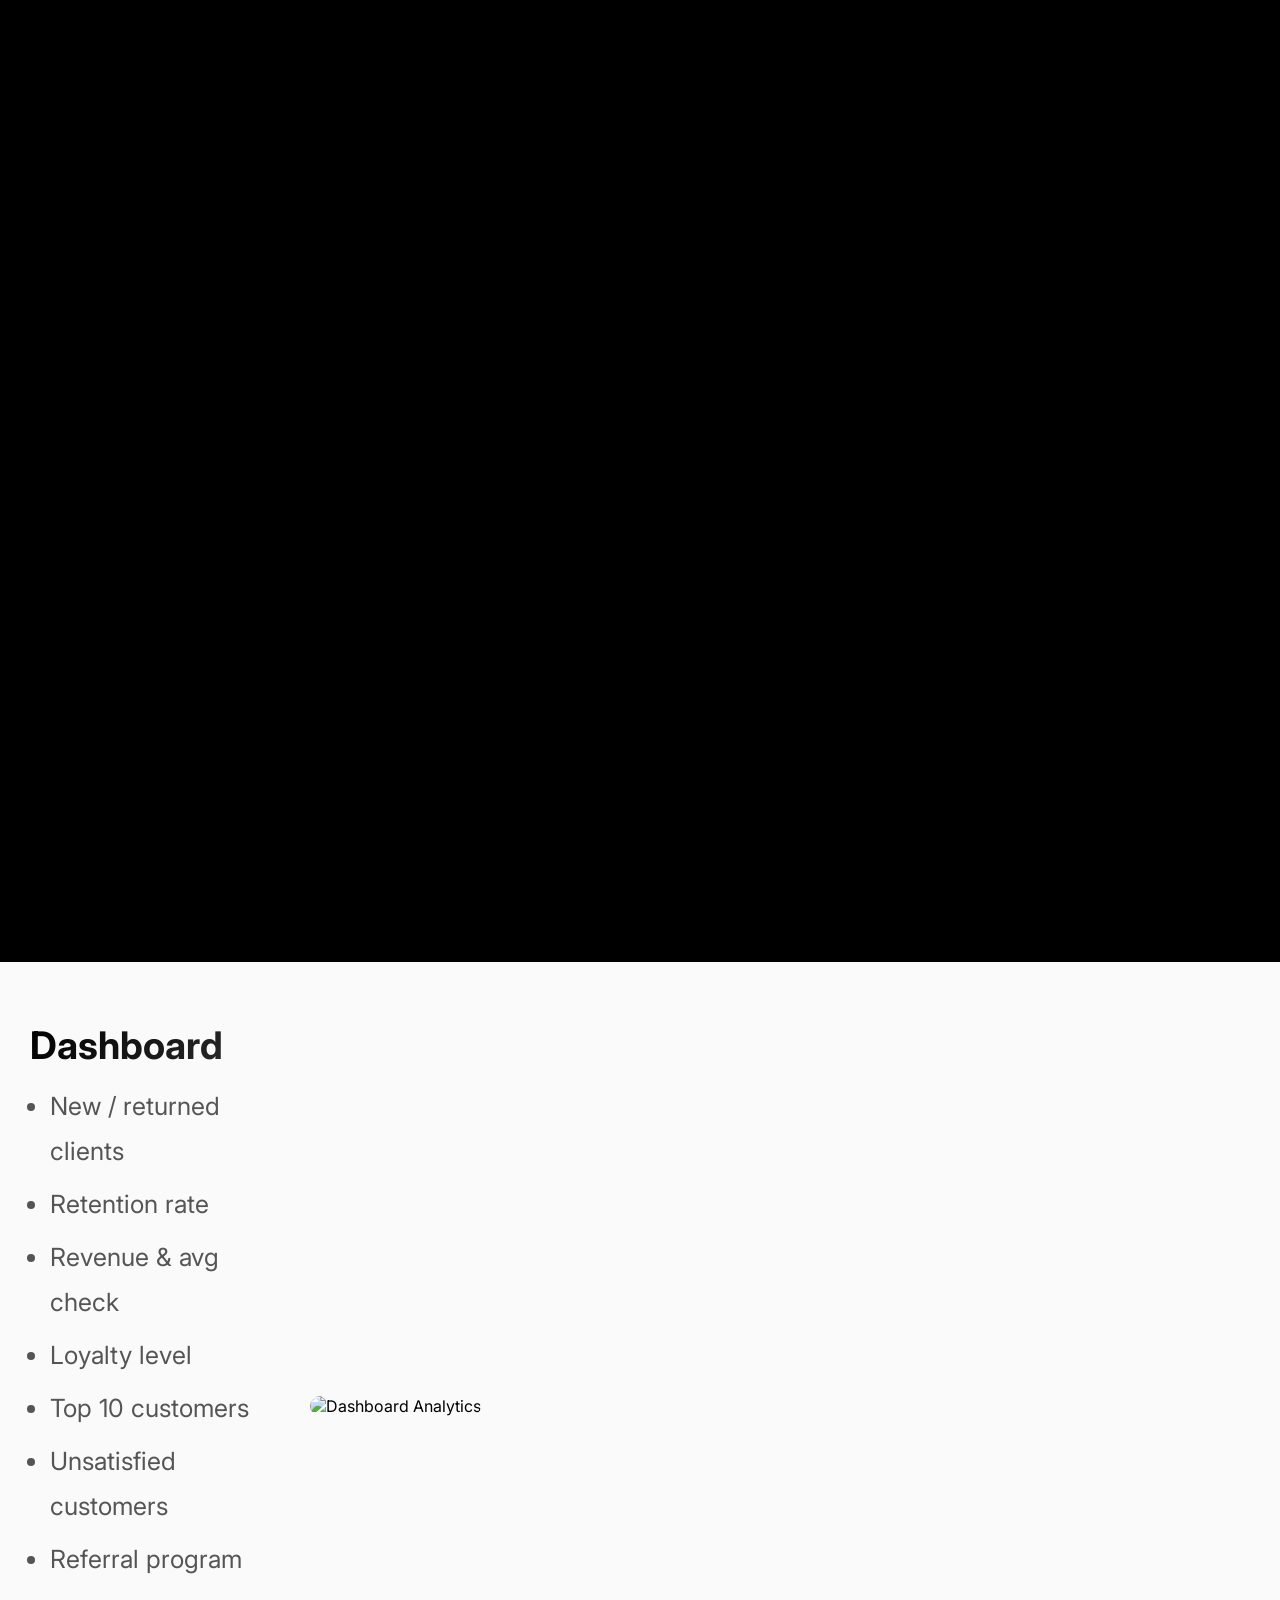
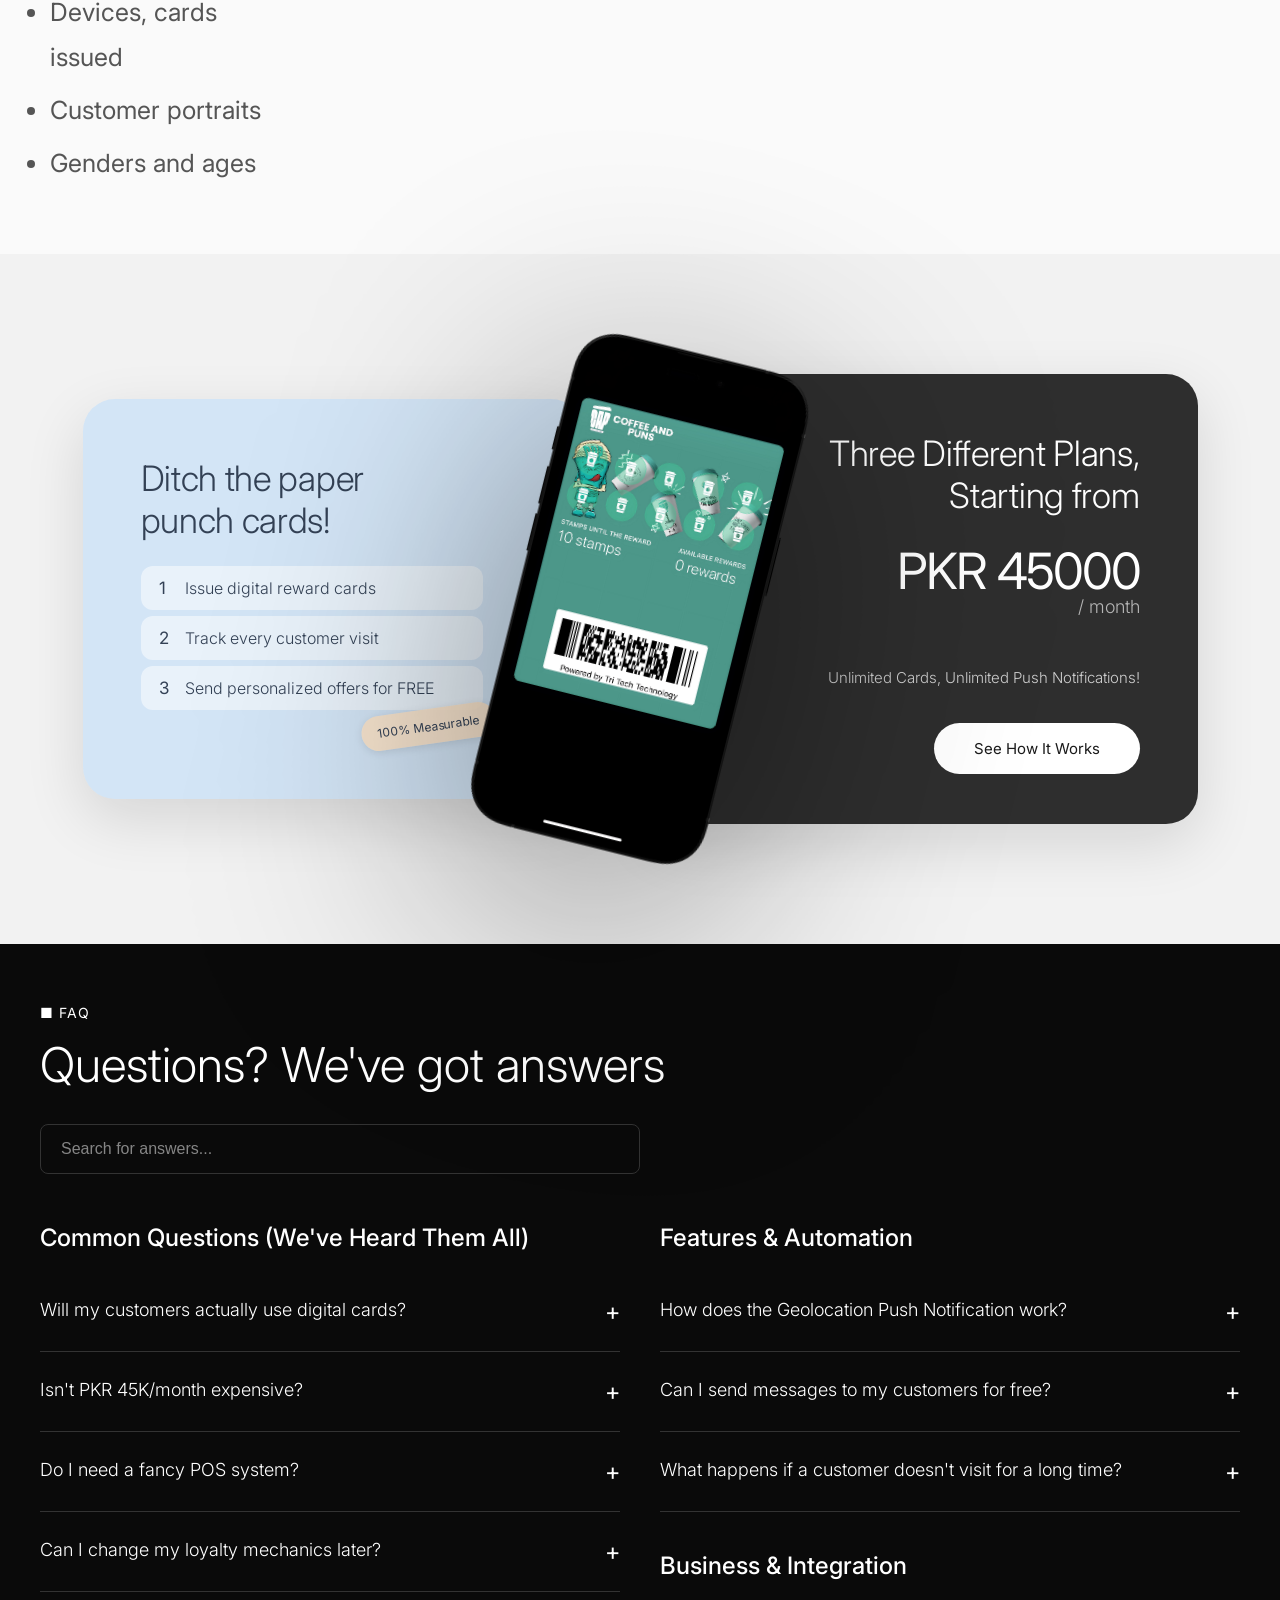
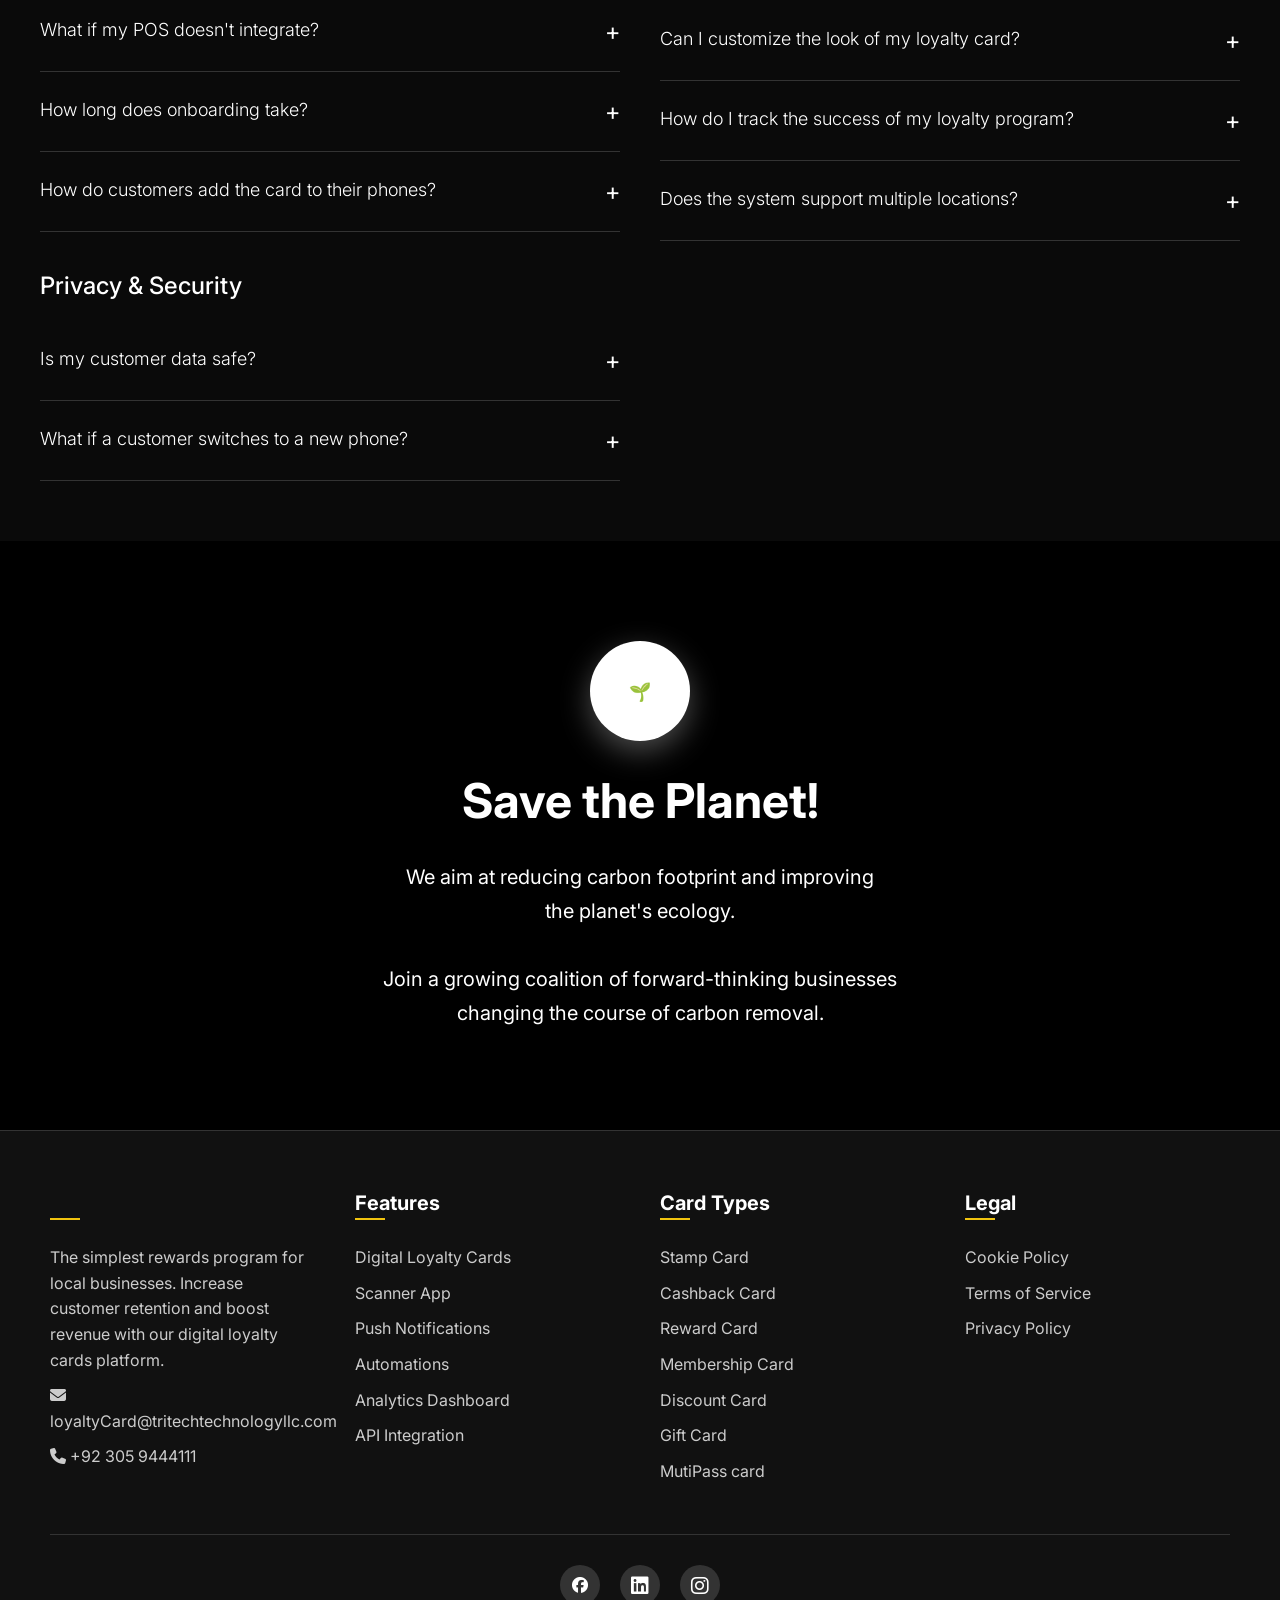
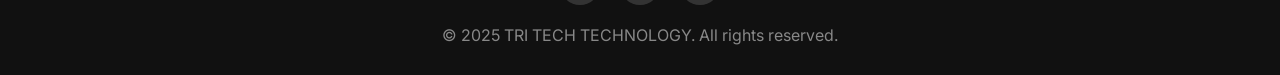
==== commit b823ceed: "same pattern" ====
--- a/Index.html
+++ b/Index.html
@@ -1274,28 +1274,21 @@
         /* Image display area — one image shown at a time via JS */
         .case-right {
             position: relative;
-            flex: 0 0 auto;
-            width: 55%;
-            max-width: 680px;
-            min-width: 320px;
+            flex: 1;
             height: calc(100vh - 130px);
-            overflow: visible;
-            align-self: center;
+            overflow: hidden;
         }
 
         .case-right img {
             position: absolute;
-            top: 50%;
-            left: 50%;
-            transform: translate(-50%, -50%);
-            width: 92%;
-            height: 92%;
+            top: 0;
+            left: 0;
+            width: 100%;
+            height: 100%;
             object-fit: contain;
-            object-position: center center;
             opacity: 0;
             transition: opacity 0.5s ease;
             display: block;
-            border-radius: 20px;
         }
 
         .case-right img.active {
@@ -1493,11 +1486,12 @@
             max-width: 100%;
             margin: auto;
             display: grid;
-            grid-template-columns: repeat(4, 1fr);
+            grid-template-columns: repeat(auto-fit, minmax(250px, 1fr));
             gap: 40px;
             margin-bottom: 40px;
         }
 
+        
         @media (max-width: 1100px) and (min-width: 769px) {
             .footer-content {
                 grid-template-columns: repeat(4, 1fr);
@@ -1515,6 +1509,9 @@
                 font-size: 13px;
             }
         }
+
+
+
 
         .footer-section h3 {
             font-size: 20px;
@@ -1652,7 +1649,7 @@
             }
 
             .footer-content {
-                grid-template-columns: 1fr 1fr;
+                grid-template-columns: 1fr;
                 gap: 30px;
             }
 
@@ -1761,6 +1758,10 @@
         .logo-slider {
             width: 100%;
             position: relative;
+        }
+
+        .logo-boost {
+            transform: scale(1.4) !important;
         }
 
         .logo-track {
@@ -1821,10 +1822,6 @@
             transform: translateZ(0);
         }
 
-        .logo-boost {
-            transform: scale(1.4) !important;
-        }
-
         .logo-track {
             display: flex;
             align-items: center;
@@ -1965,16 +1962,16 @@
                     <img src="clients-logo/Clients/KITE-logo.png" alt="KITE Logo" loading="eager" decoding="async">
                 </div>
                 <div class="logo-item">
-                    <img src="clients-logo/Clients/1Extraction-logo.png" alt="Extraction Logo" loading="eager" decoding="async">
+                    <img src="clients-logo/Clients/1Extraction-logo.png" alt="Extraction Logo" loading="eager" decoding="async" class="logo-boost">
                 </div>
                 <div class="logo-item">
                     <img src="clients-logo/Clients/CAP-logo.png" alt="CAP Logo" loading="eager" decoding="async">
                 </div>
                 <div class="logo-item">
-                    <img src="clients-logo/Clients/1alkhan-Logo.png" alt="Alkhan Logo" loading="eager" decoding="async">
+                    <img src="clients-logo/Clients/1alkhan-Logo.png" alt="Alkhan Logo" loading="eager" decoding="async" class="logo-boost">
                 </div>
                 <div class="logo-item">
-                    <img src="clients-logo/Clients/Padel-logo.png" alt="Padel Logo" loading="eager" decoding="async" class="logo-boost">
+                    <img src="clients-logo/Clients/Padel-logo.png" alt="Padel Logo" loading="eager" decoding="async">
                 </div>
                 <div class="logo-item">
                     <img src="clients-logo/Clients/NoFilter-logo.PNG" alt="NoFilter Logo" loading="eager" decoding="async">
@@ -1992,10 +1989,10 @@
                     <img src="clients-logo/Clients/Steakaway-logo.png" alt="Steakaway Logo" loading="eager" decoding="async">
                 </div>
                 <div class="logo-item">
-                    <img src="clients-logo/Clients/mysa-logo.png" alt="mysa Logo" loading="eager" decoding="async" class="logo-boost">
+                    <img src="clients-logo/Clients/Mysa-logo.png" alt="Mysa Logo" loading="eager" decoding="async" class="logo-boost">
                 </div>
                 <div class="logo-item">
-                    <img src="clients-logo/Clients/short -ogo.png" alt="short Logo" loading="eager" decoding="async">
+                    <img src="clients-logo/Clients/short-logo.png" alt="PA Logo" loading="eager" decoding="async" class="logo-boost">
                 </div>
                 <div class="logo-item">
                     <img src="clients-logo/Clients/The-Slab-logo.png" alt="The Slab Logo" loading="eager" decoding="async" class="logo-boost">
@@ -2006,16 +2003,16 @@
                     <img src="clients-logo/Clients/KITE-logo.png" alt="KITE Logo" loading="lazy" decoding="async">
                 </div>
                 <div class="logo-item">
-                    <img src="clients-logo/Clients/1Extraction-logo.png" alt="Extraction Logo" loading="lazy" decoding="async">
+                    <img src="clients-logo/Clients/1Extraction-logo.png" alt="Extraction Logo" loading="lazy" decoding="async" class="logo-boost">
                 </div>
                 <div class="logo-item">
                     <img src="clients-logo/Clients/CAP-logo.png" alt="CAP Logo" loading="lazy" decoding="async">
                 </div>
                 <div class="logo-item">
-                    <img src="clients-logo/Clients/1alkhan-Logo.png" alt="Alkhan Logo" loading="lazy" decoding="async">
+                    <img src="clients-logo/Clients/1alkhan-Logo.png" alt="Alkhan Logo" loading="lazy" decoding="async" class="logo-boost">
                 </div>
                 <div class="logo-item">
-                    <img src="clients-logo/Clients/Padel-logo.png" alt="Padel Logo" loading="lazy" decoding="async" class="logo-boost">
+                    <img src="clients-logo/Clients/Padel-logo.png" alt="Padel Logo" loading="lazy" decoding="async">
                 </div>
                 <div class="logo-item">
                     <img src="clients-logo/Clients/NoFilter-logo.PNG" alt="NoFilter Logo" loading="lazy" decoding="async">
@@ -2033,25 +2030,26 @@
                     <img src="clients-logo/Clients/Steakaway-logo" alt="Steakaway Logo" loading="lazy" decoding="async">
                 </div>
                 <div class="logo-item">
-                    <img src="clients-logo/Clients/mysa-logo.png" alt="mysa Logo" loading="lazy" decoding="async" class="logo-boost">
+                    <img src="clients-logo/Clients/Mysa-logo" alt="Mysa Logo" loading="lazy" decoding="async" class="logo-boost">
                 </div>
                 <div class="logo-item">
-                    <img src="clients-logo/Clients/short -ogo.png" alt="short Logo" loading="lazy" decoding="async">
+                    <img src="clients-logo/Clients/short-logo" alt="PA Logo" loading="lazy" decoding="async" class="logo-boost">
                 </div>
                 <div class="logo-item">
-                    <img src="clients-logo/Clients/The-Slab-logo.png" alt="The Slab Logo" loading="lazy" decoding="async" class="logo-boost">
-                </div>
+                    <img src="clients-logo/Clients/The-Slab-logo" alt="The Slab Logo" loading="lazy" decoding="async" class="logo-boost">
+                </div>
+                
             </div>
         </div>
     </div>
 
     <div class="stats-bar">
         <div class="stat-item">
-            <span class="stat-number">50,000+</span>
+            <span class="stat-number">75,000+</span>
             <span class="stat-label">Loyalty Cards Issued</span>
         </div>
         <div class="stat-item">
-            <span class="stat-number">6 Months</span>
+            <span class="stat-number">8 Months</span>
             <span class="stat-label">Live</span>
         </div>
         <div class="stat-item">
@@ -2553,7 +2551,6 @@
                     <li><a href="#card-types">MutiPass card</a></li>
                 </ul>
             </div>
-
             <div class="footer-section">
                 <h3>Legal</h3>
                 <ul>
@@ -2562,6 +2559,7 @@
                     <li><a href="privacy-policy.html" target="_blank">Privacy Policy</a></li>
                 </ul>
             </div>
+
 
         </div>
 
